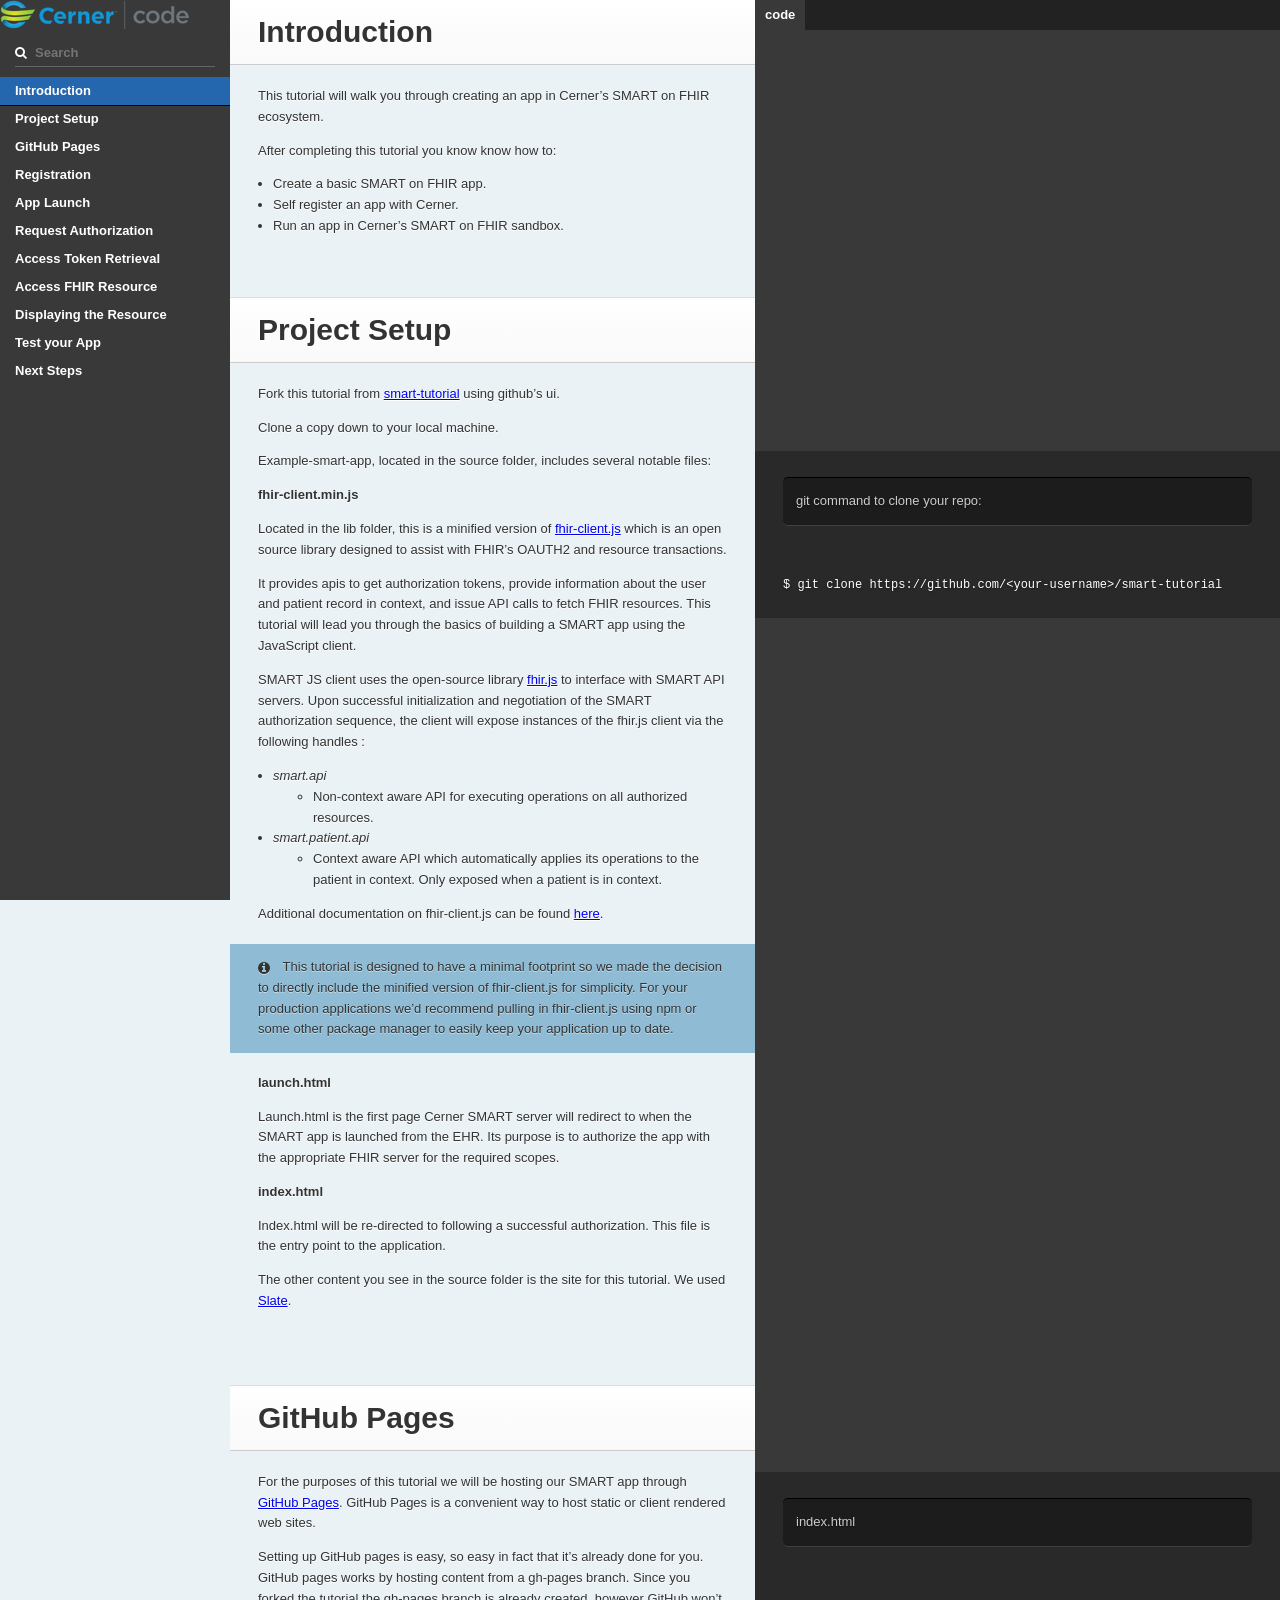
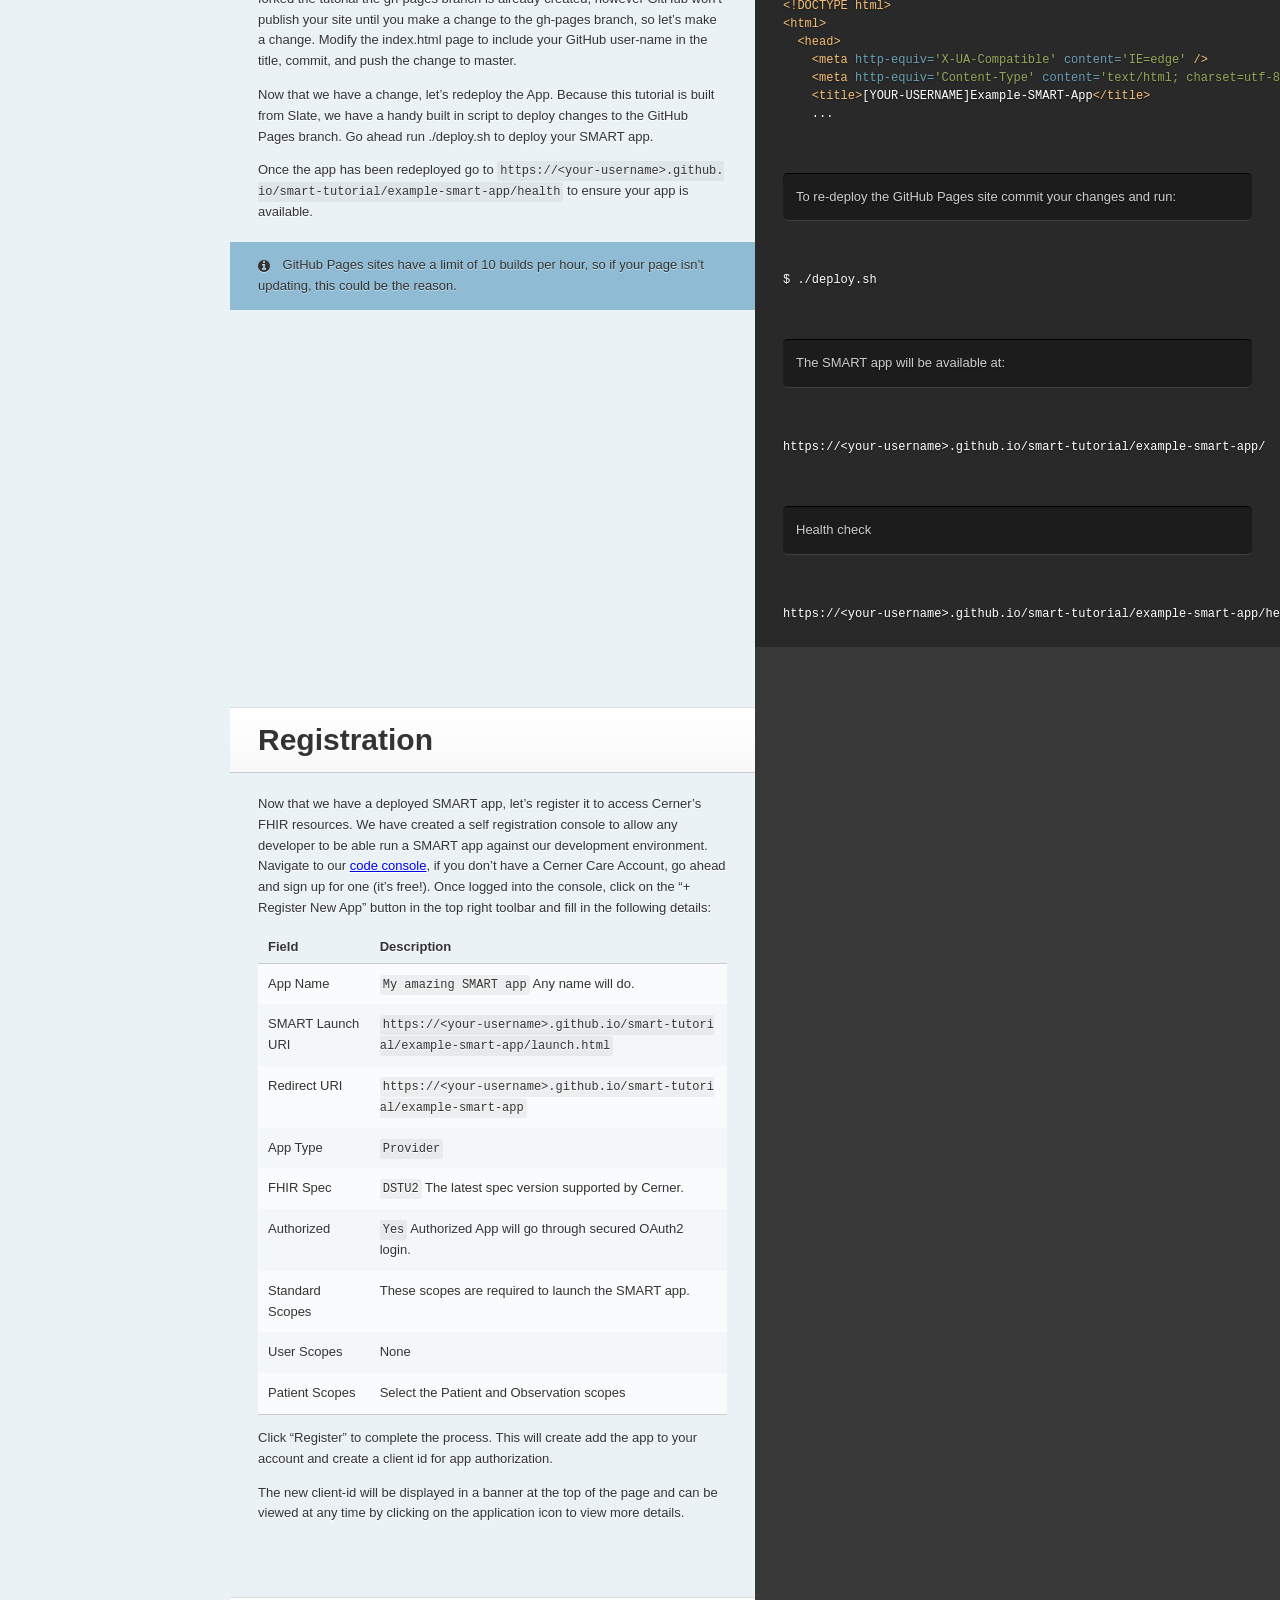
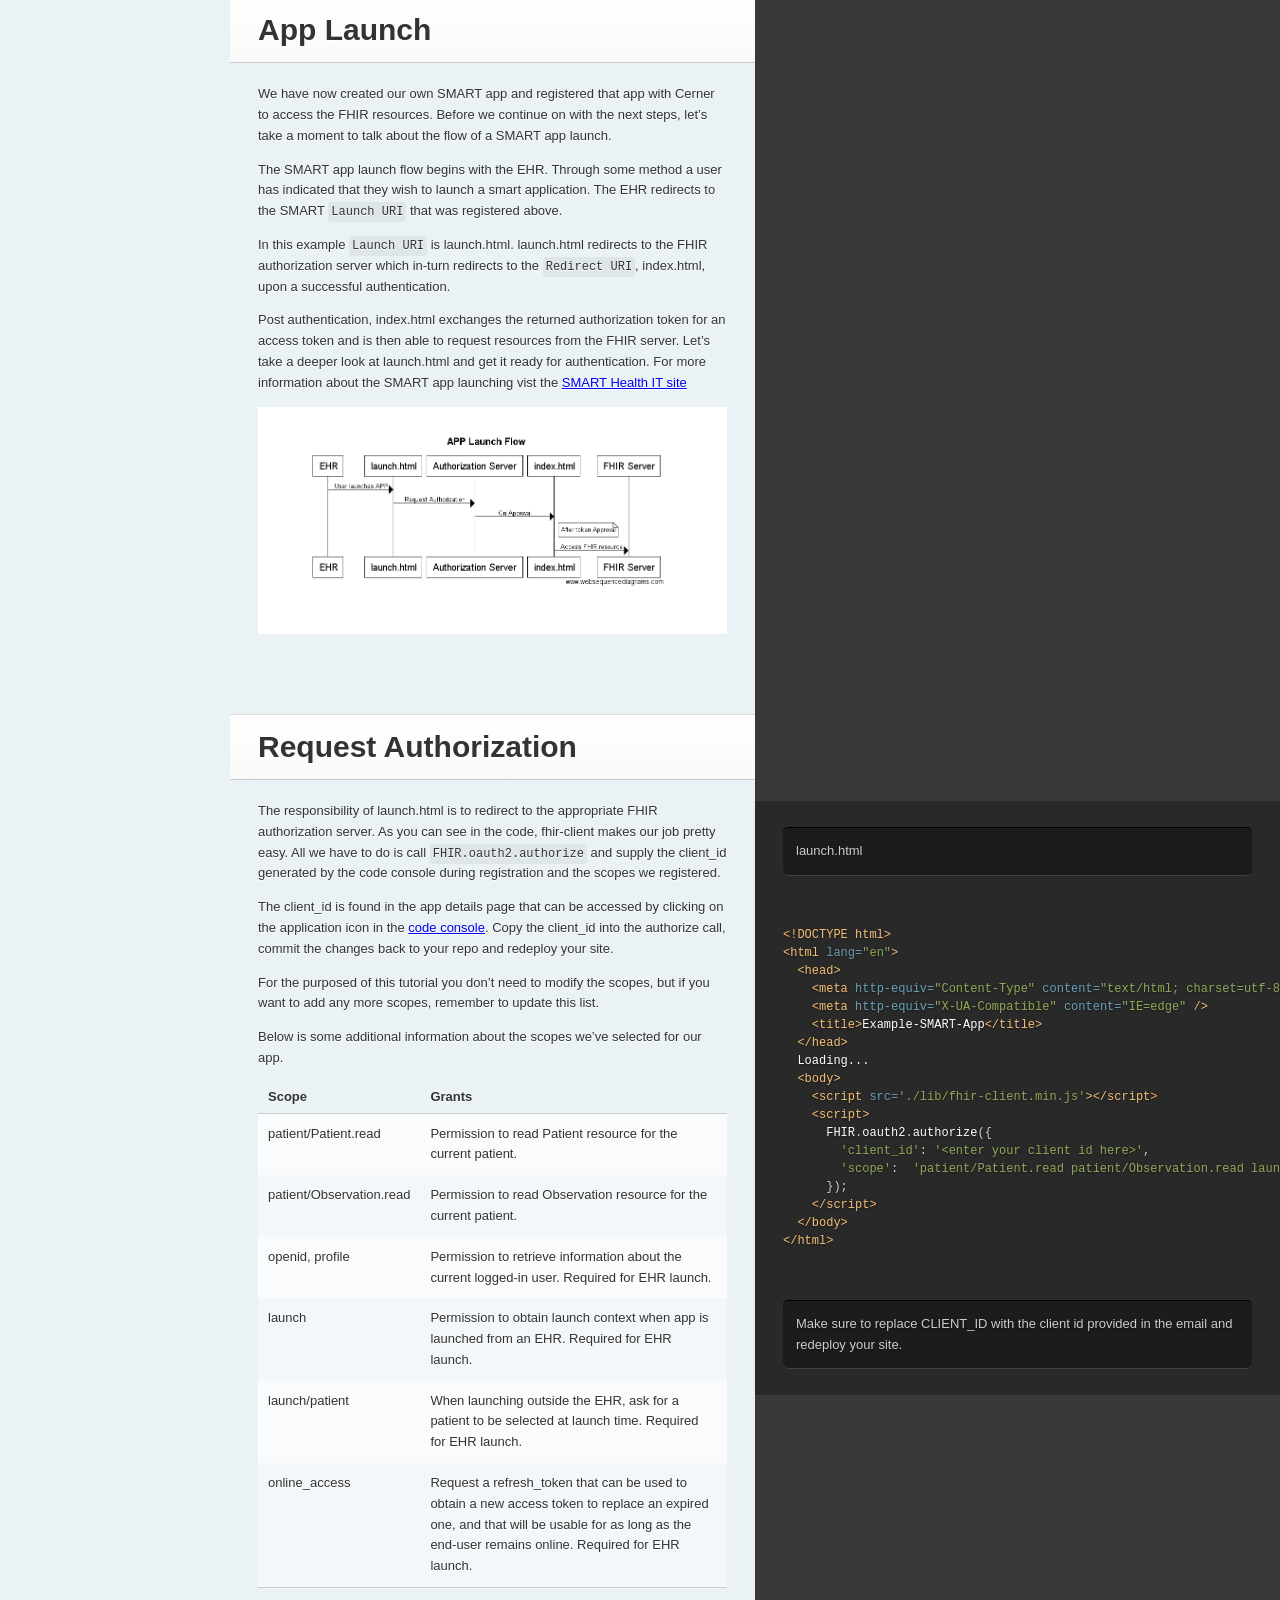
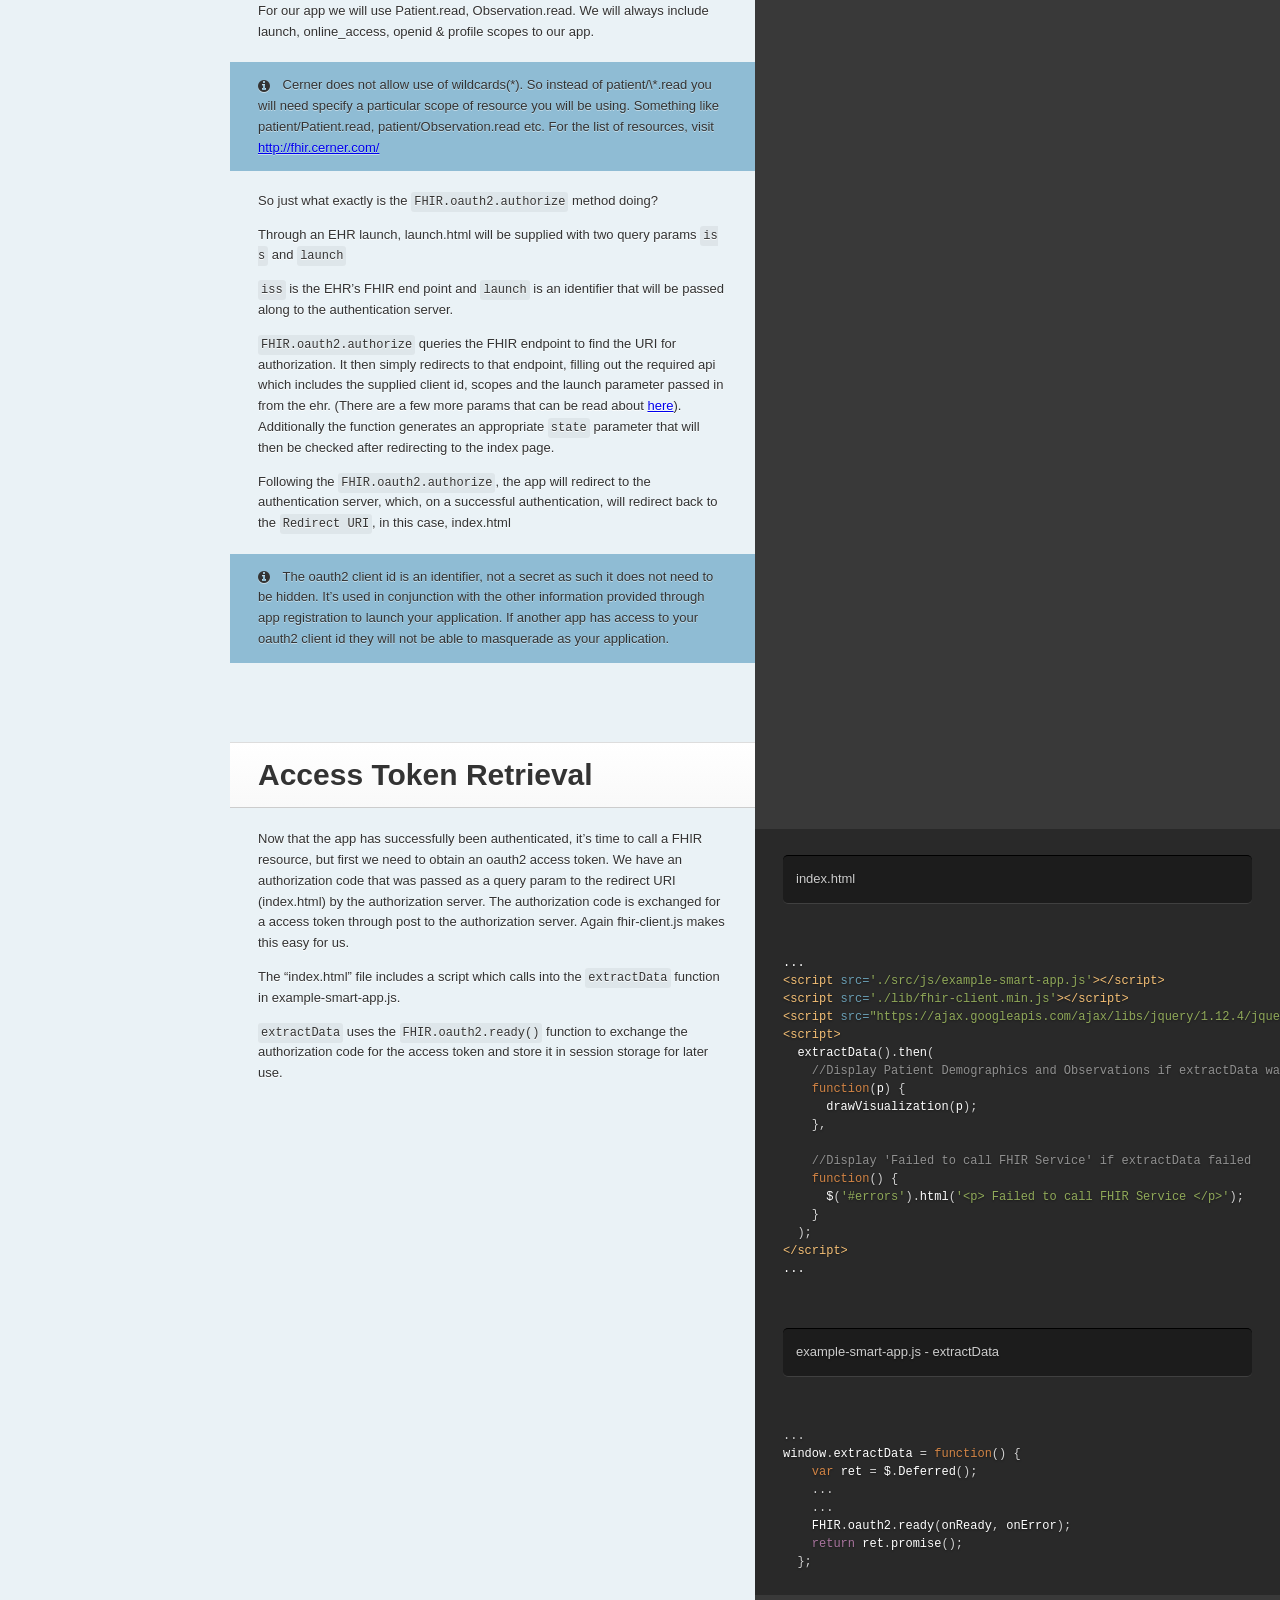
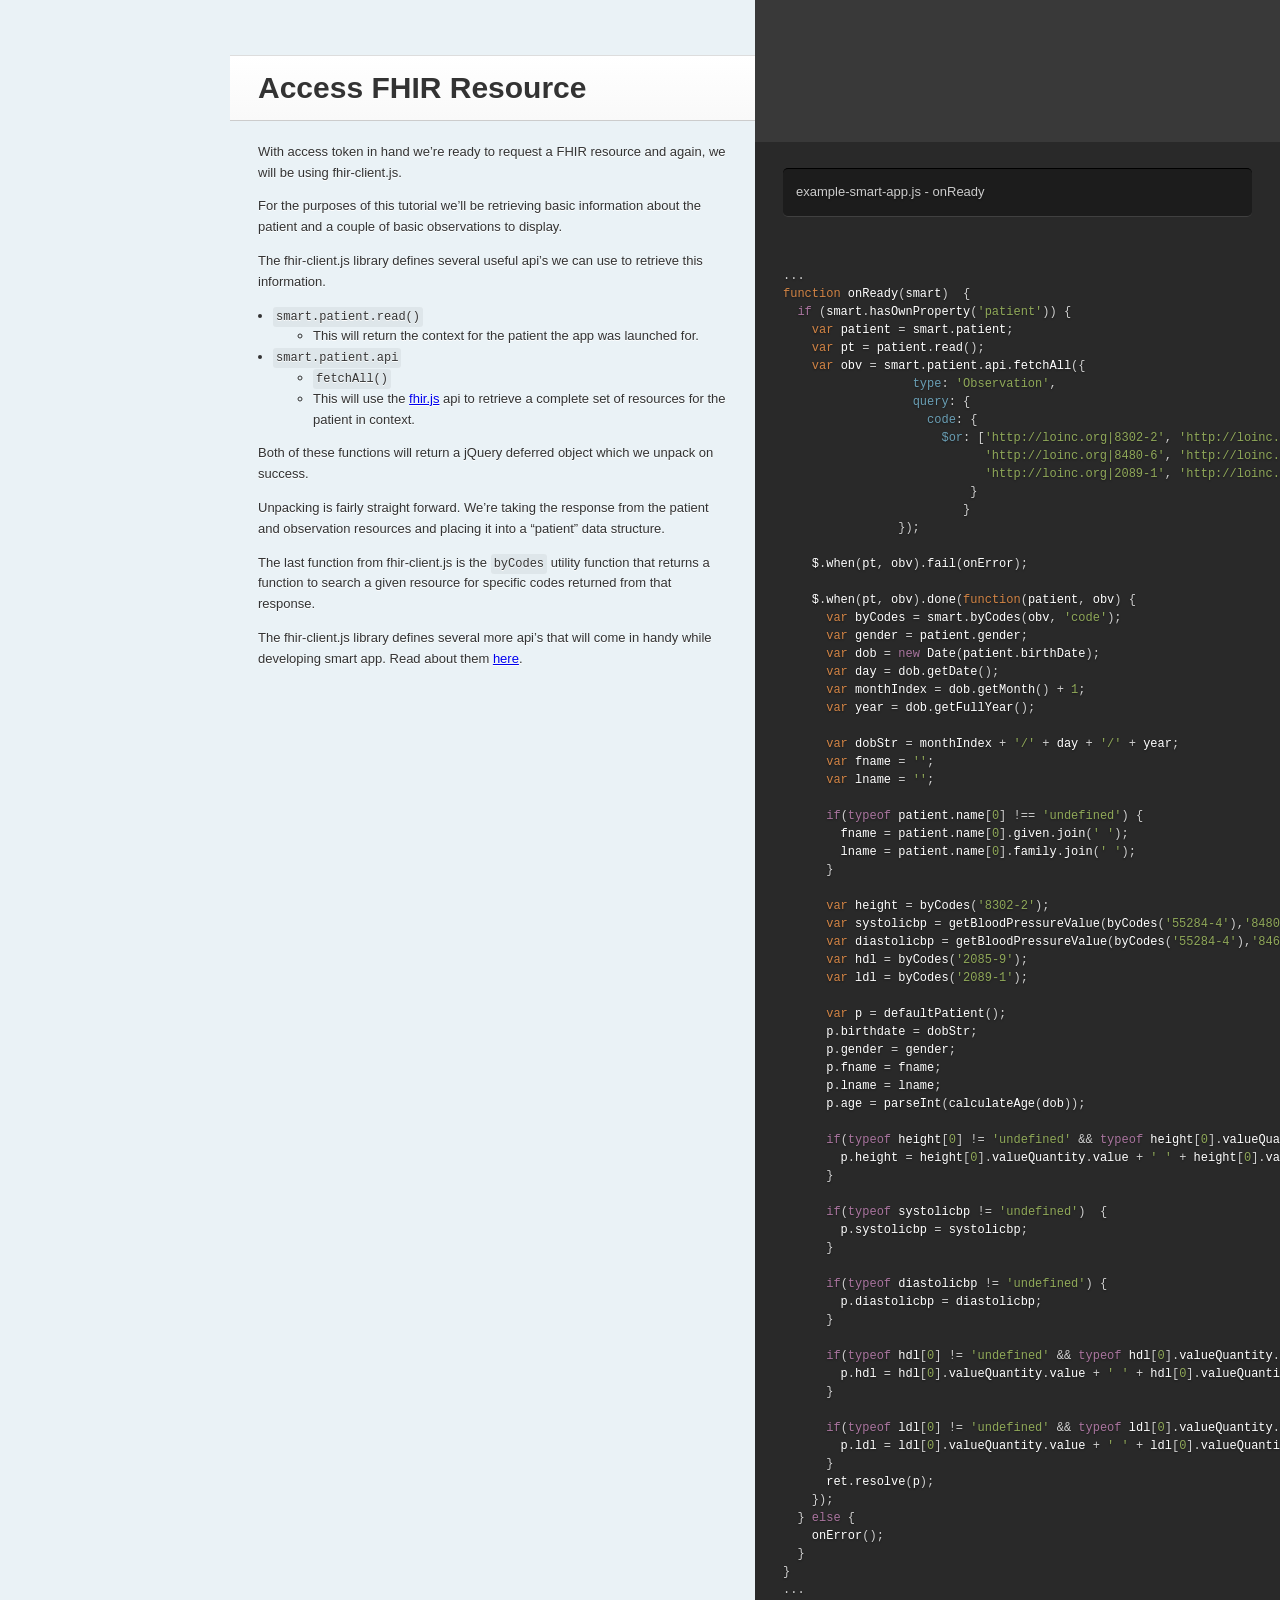
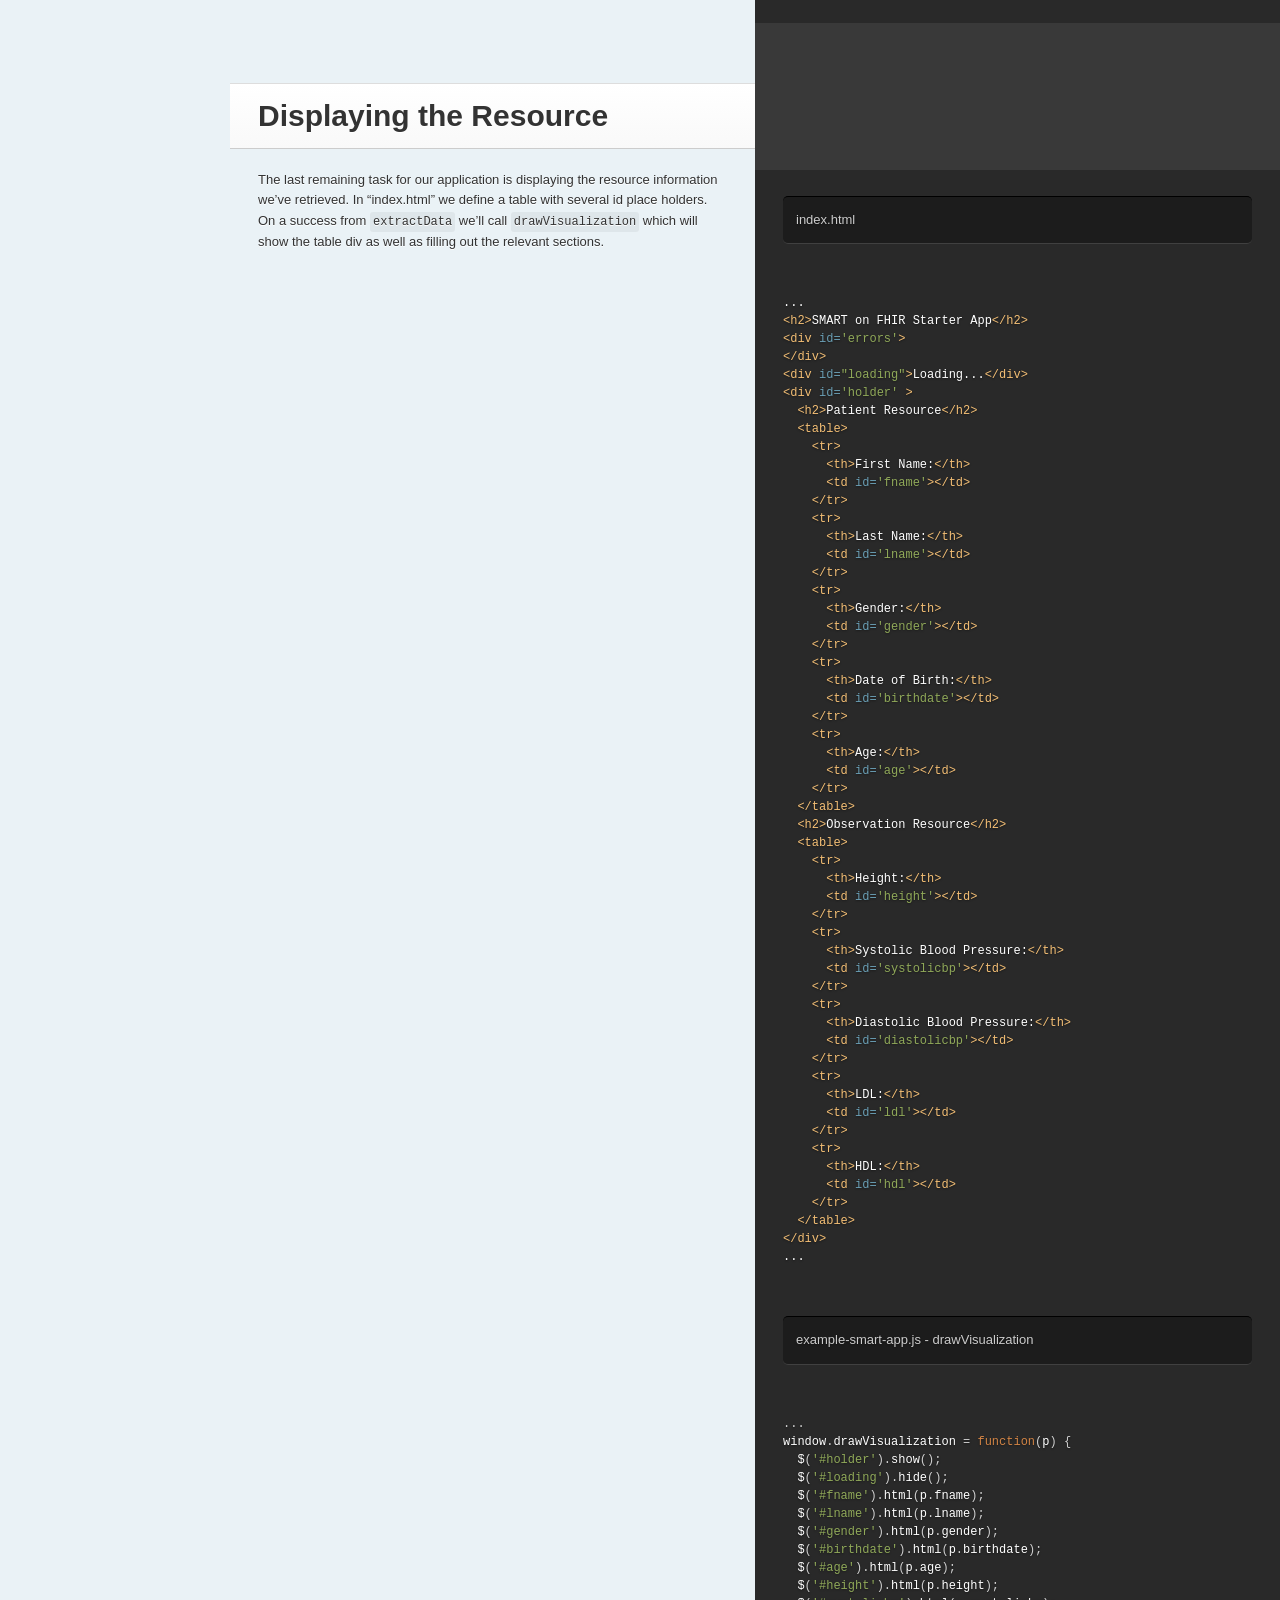
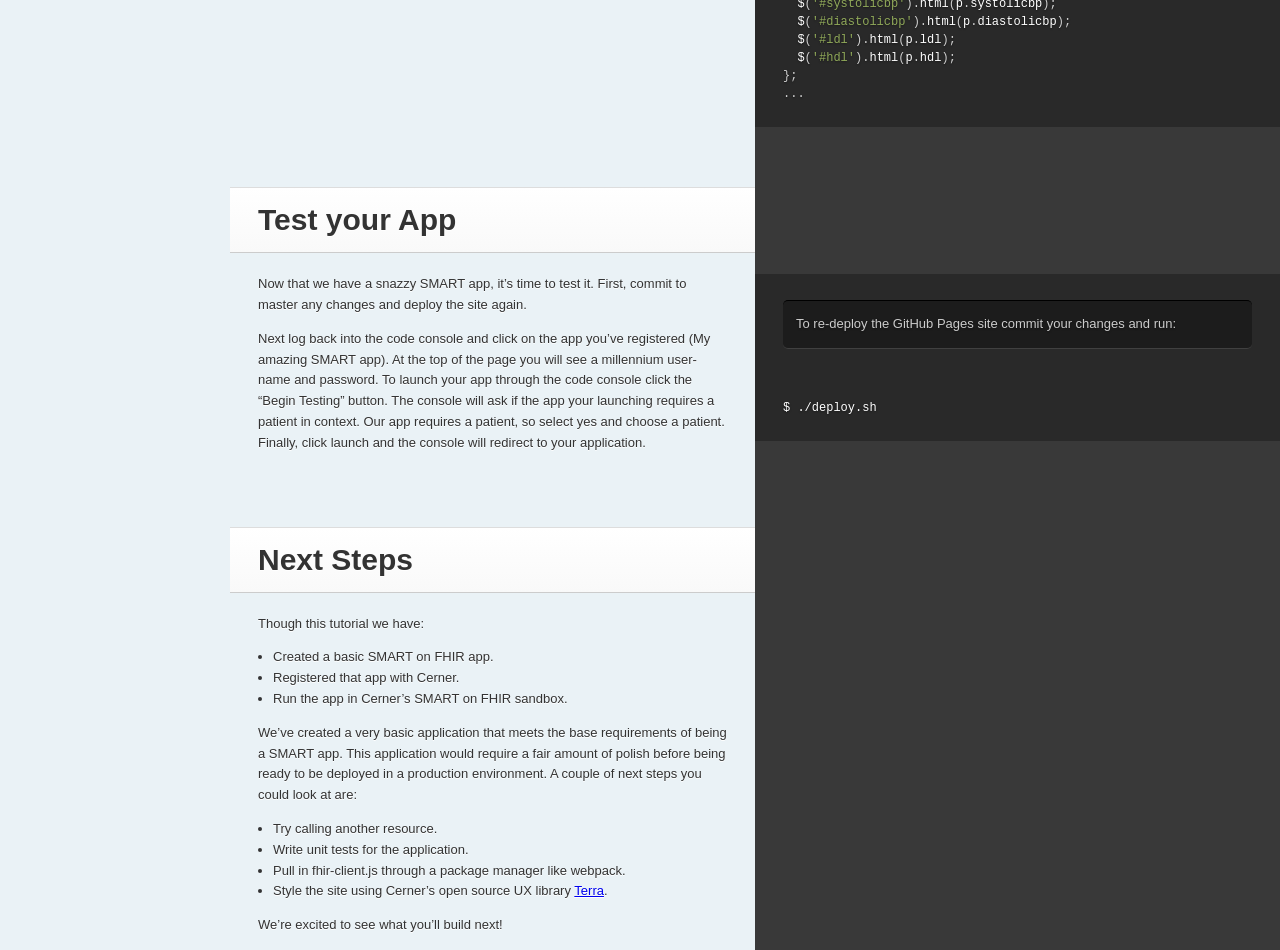
==== index.html @ 09dddf7c "publish: Merge pull request #2 from dennispatterson/minor_edits generated from commit 2ce775680a44d0" ====
<!doctype html>
<html>
  <head>
    <meta charset="utf-8">
    <meta content="IE=edge,chrome=1" http-equiv="X-UA-Compatible">
    <meta name="viewport" content="width=device-width, initial-scale=1, maximum-scale=1">
    <title>SMART on FHIR Starter APP</title>

    <style>
      .highlight table td { padding: 5px; }
.highlight table pre { margin: 0; }
.highlight, .highlight .w {
  color: #f8f8f2;
  background-color: #272822;
}
.highlight .err {
  color: #151515;
  background-color: #ac4142;
}
.highlight .c, .highlight .cd, .highlight .cm, .highlight .c1, .highlight .cs {
  color: #505050;
}
.highlight .cp {
  color: #f4bf75;
}
.highlight .nt {
  color: #f4bf75;
}
.highlight .o, .highlight .ow {
  color: #d0d0d0;
}
.highlight .p, .highlight .pi {
  color: #d0d0d0;
}
.highlight .gi {
  color: #90a959;
}
.highlight .gd {
  color: #ac4142;
}
.highlight .gh {
  color: #6a9fb5;
  background-color: #151515;
  font-weight: bold;
}
.highlight .k, .highlight .kn, .highlight .kp, .highlight .kr, .highlight .kv {
  color: #aa759f;
}
.highlight .kc {
  color: #d28445;
}
.highlight .kt {
  color: #d28445;
}
.highlight .kd {
  color: #d28445;
}
.highlight .s, .highlight .sb, .highlight .sc, .highlight .sd, .highlight .s2, .highlight .sh, .highlight .sx, .highlight .s1 {
  color: #90a959;
}
.highlight .sr {
  color: #75b5aa;
}
.highlight .si {
  color: #8f5536;
}
.highlight .se {
  color: #8f5536;
}
.highlight .nn {
  color: #f4bf75;
}
.highlight .nc {
  color: #f4bf75;
}
.highlight .no {
  color: #f4bf75;
}
.highlight .na {
  color: #6a9fb5;
}
.highlight .m, .highlight .mf, .highlight .mh, .highlight .mi, .highlight .il, .highlight .mo, .highlight .mb, .highlight .mx {
  color: #90a959;
}
.highlight .ss {
  color: #90a959;
}
    </style>
    <link href="stylesheets/screen.css" rel="stylesheet" media="screen" />
    <link href="stylesheets/print.css" rel="stylesheet" media="print" />
      <script src="javascripts/all.js"></script>
  </head>

  <body class="index" data-languages="[&quot;code&quot;]">
    <a href="#" id="nav-button">
      <span>
        NAV
        <img src="images/navbar.png" />
      </span>
    </a>
    <div class="tocify-wrapper">
      <img src="images/logo.png" />
        <div class="lang-selector">
              <a href="#" data-language-name="code">code</a>
        </div>
        <div class="search">
          <input type="text" class="search" id="input-search" placeholder="Search">
        </div>
        <ul class="search-results"></ul>
      <div id="toc">
      </div>
    </div>
    <div class="page-wrapper">
      <div class="dark-box"></div>
      <div class="content">
        <h1 id="introduction">Introduction</h1>

<p>This tutorial will walk you through creating an app in Cerner&rsquo;s SMART on FHIR ecosystem.</p>

<p>After completing this tutorial you know know how to:</p>

<ul>
<li>Create a basic SMART on FHIR app.</li>
<li>Self register an app with Cerner.</li>
<li>Run an app in Cerner&rsquo;s SMART on FHIR sandbox.</li>
</ul>

<h1 id="project-setup">Project Setup</h1>

<p>Fork this tutorial from <a href="https://github.com/parthivbhagat/smart-tutorial">smart-tutorial</a> using github&rsquo;s ui.</p>

<p>Clone a copy down to your local machine.</p>

<blockquote>
<p>git command to clone your repo:</p>
</blockquote>
<pre class="highlight shell"><code><span class="gp">$ </span>git clone https://github.com/&lt;your-username&gt;/smart-tutorial
</code></pre>

<p>Example-smart-app, located in the source folder, includes several notable files:</p>

<p><strong>fhir-client.min.js</strong></p>

<p>Located in the lib folder, this is a minified version of <a href="https://github.com/smart-on-fhir/client-js">fhir-client.js</a> which is an open source library designed to assist with FHIR&rsquo;s OAUTH2 and resource transactions.</p>

<p>It provides apis to get authorization tokens, provide information about the user and patient record in context, and issue API calls to fetch FHIR resources. This tutorial will lead you through the basics of building a SMART app using the JavaScript client.</p>

<p>SMART JS client uses the open-source library <a href="https://github.com/smart-on-fhir/fhir.js">fhir.js</a> to interface with SMART API servers. Upon successful initialization and negotiation of the SMART authorization sequence, the client will expose instances of the fhir.js client via the following handles :</p>

<ul>
<li><em>smart.api</em>

<ul>
<li>Non-context aware API for executing operations on all authorized resources.</li>
</ul></li>
<li><em>smart.patient.api</em>

<ul>
<li>Context aware API which automatically applies its operations to the patient in context. Only exposed when a patient is in context.</li>
</ul></li>
</ul>

<p>Additional documentation on fhir-client.js can be found <a href="http://docs.smarthealthit.org/clients/javascript/">here</a>.</p>

<aside class="notice">
This tutorial is designed to have a minimal footprint so we made the decision to directly include the minified version of fhir-client.js for simplicity. For your production applications we&rsquo;d recommend pulling in fhir-client.js using npm or some other package manager to easily keep your application up to date.
</aside>

<p><strong>launch.html</strong></p>

<p>Launch.html is the first page Cerner SMART server will redirect to when the SMART app is launched from the EHR. Its purpose is to authorize the app with the appropriate FHIR server for the required scopes.</p>

<p><strong>index.html</strong></p>

<p>Index.html will be re-directed to following a successful authorization. This file is the entry point to the application.</p>

<p>The other content you see in the source folder is the site for this tutorial. We used <a href="https://github.com/lord/slate">Slate</a>.</p>

<h1 id="github-pages">GitHub Pages</h1>

<blockquote>
<p>index.html</p>
</blockquote>
<pre class="highlight html"><code><span class="cp">&lt;!DOCTYPE html&gt;</span>
<span class="nt">&lt;html&gt;</span>
  <span class="nt">&lt;head&gt;</span>
    <span class="nt">&lt;meta</span> <span class="na">http-equiv=</span><span class="s">'X-UA-Compatible'</span> <span class="na">content=</span><span class="s">'IE=edge'</span> <span class="nt">/&gt;</span>
    <span class="nt">&lt;meta</span> <span class="na">http-equiv=</span><span class="s">'Content-Type'</span> <span class="na">content=</span><span class="s">'text/html; charset=utf-8'</span> <span class="nt">/&gt;</span>
    <span class="nt">&lt;title&gt;</span>[YOUR-USERNAME]Example-SMART-App<span class="nt">&lt;/title&gt;</span>
    ...
</code></pre>

<blockquote>
<p>To re-deploy the GitHub Pages site commit your changes and run:</p>
</blockquote>
<pre class="highlight shell"><code><span class="gp">$ </span>./deploy.sh
</code></pre>

<blockquote>
<p>The SMART app will be available at:</p>
</blockquote>
<pre class="highlight plaintext"><code>https://&lt;your-username&gt;.github.io/smart-tutorial/example-smart-app/
</code></pre>

<blockquote>
<p>Health check</p>
</blockquote>
<pre class="highlight plaintext"><code>https://&lt;your-username&gt;.github.io/smart-tutorial/example-smart-app/health
</code></pre>

<p>For the purposes of this tutorial we will be hosting our SMART app through <a href="https://help.github.com/articles/what-is-github-pages">GitHub Pages</a>. GitHub Pages is a convenient way to host static or client rendered web sites.</p>

<p>Setting up GitHub pages is easy, so easy in fact that it&rsquo;s already done for you. GitHub pages works by hosting content from a gh-pages branch. Since you forked the tutorial the gh-pages branch is already created, however GitHub won&rsquo;t publish your site until you make a change to the gh-pages branch, so let&rsquo;s make a change. Modify the index.html page to include your GitHub user-name in the title, commit, and push the change to master.</p>

<p>Now that we have a change, let&rsquo;s redeploy the App. Because this tutorial is built from Slate, we have a handy built in script to deploy changes to the GitHub Pages branch. Go ahead run ./deploy.sh to deploy your SMART app.</p>

<p>Once the app has been redeployed go to <code class="prettyprint">https://&lt;your-username&gt;.github.io/smart-tutorial/example-smart-app/health</code> to ensure your app is available.</p>

<aside class="notice">
GitHub Pages sites have a limit of 10 builds per hour, so if your page isn&rsquo;t updating, this could be the reason.
</aside>

<h1 id="registration">Registration</h1>

<p>Now that we have a deployed SMART app, let&rsquo;s register it to access Cerner&rsquo;s FHIR resources. We have created a self registration console to allow any developer to be able run a SMART app against our development environment. Navigate to our <a href="https://code.cerner.com/developer/smart-on-fhir/smart_apps">code console</a>, if you don&rsquo;t have a Cerner Care Account, go ahead and sign up for one (it&rsquo;s free!). Once logged into the console, click on the &ldquo;+ Register New App&rdquo; button in the top right toolbar and fill in the following details:</p>

<table><thead>
<tr>
<th>Field</th>
<th>Description</th>
</tr>
</thead><tbody>
<tr>
<td>App Name</td>
<td><code class="prettyprint">My amazing SMART app</code> Any name will do.</td>
</tr>
<tr>
<td>SMART Launch URI</td>
<td><code class="prettyprint">https://&lt;your-username&gt;.github.io/smart-tutorial/example-smart-app/launch.html</code></td>
</tr>
<tr>
<td>Redirect URI</td>
<td><code class="prettyprint">https://&lt;your-username&gt;.github.io/smart-tutorial/example-smart-app</code></td>
</tr>
<tr>
<td>App Type</td>
<td><code class="prettyprint">Provider</code></td>
</tr>
<tr>
<td>FHIR Spec</td>
<td><code class="prettyprint">DSTU2</code> The latest spec version supported by Cerner.</td>
</tr>
<tr>
<td>Authorized</td>
<td><code class="prettyprint">Yes</code> Authorized App will go through secured OAuth2 login.</td>
</tr>
<tr>
<td>Standard Scopes</td>
<td>These scopes are required to launch the SMART app.</td>
</tr>
<tr>
<td>User Scopes</td>
<td>None</td>
</tr>
<tr>
<td>Patient Scopes</td>
<td>Select the Patient and Observation scopes</td>
</tr>
</tbody></table>

<p>Click &ldquo;Register&rdquo; to complete the process. This will create add the app to your account and create a client id for app authorization.</p>

<p>The new client-id will be displayed in a banner at the top of the page and can be viewed at any time by clicking on the application icon to view more details.</p>

<h1 id="app-launch">App Launch</h1>

<p>We have now created our own SMART app and registered that app with Cerner to access the FHIR resources. Before we continue on with the next steps, let&rsquo;s take a moment to talk about the flow of a SMART app launch.</p>

<p>The SMART app launch flow begins with the EHR. Through some method a user has indicated that they wish to launch a smart application. The EHR redirects to the SMART <code class="prettyprint">Launch URI</code> that was registered above.</p>

<p>In this example <code class="prettyprint">Launch URI</code> is launch.html. launch.html redirects to the FHIR authorization server which in-turn redirects to the <code class="prettyprint">Redirect URI</code>, index.html, upon a successful authentication.</p>

<p>Post authentication, index.html exchanges the returned authorization token for an access token and is then able to request resources from the FHIR server. Let&rsquo;s take a deeper look at launch.html and get it ready for authentication. For more information about the SMART app launching vist the <a href="http://docs.smarthealthit.org/authorization/">SMART Health IT site</a></p>

<p><img title="High Level EHR APP Launch Flow" alt="alt text" src="images/ehr_launch_seq.png" /></p>

<h1 id="request-authorization">Request Authorization</h1>

<blockquote>
<p>launch.html</p>
</blockquote>
<pre class="highlight html"><code><span class="cp">&lt;!DOCTYPE html&gt;</span>
<span class="nt">&lt;html</span> <span class="na">lang=</span><span class="s">"en"</span><span class="nt">&gt;</span>
  <span class="nt">&lt;head&gt;</span>
    <span class="nt">&lt;meta</span> <span class="na">http-equiv=</span><span class="s">"Content-Type"</span> <span class="na">content=</span><span class="s">"text/html; charset=utf-8"</span> <span class="nt">/&gt;</span>
    <span class="nt">&lt;meta</span> <span class="na">http-equiv=</span><span class="s">"X-UA-Compatible"</span> <span class="na">content=</span><span class="s">"IE=edge"</span> <span class="nt">/&gt;</span>
    <span class="nt">&lt;title&gt;</span>Example-SMART-App<span class="nt">&lt;/title&gt;</span>
  <span class="nt">&lt;/head&gt;</span>
  Loading...
  <span class="nt">&lt;body&gt;</span>
    <span class="nt">&lt;script </span><span class="na">src=</span><span class="s">'./lib/fhir-client.min.js'</span><span class="nt">&gt;&lt;/script&gt;</span>
    <span class="nt">&lt;script&gt;</span>
      <span class="nx">FHIR</span><span class="p">.</span><span class="nx">oauth2</span><span class="p">.</span><span class="nx">authorize</span><span class="p">({</span>
        <span class="s1">'client_id'</span><span class="p">:</span> <span class="s1">'&lt;enter your client id here&gt;'</span><span class="p">,</span>
        <span class="s1">'scope'</span><span class="p">:</span>  <span class="s1">'patient/Patient.read patient/Observation.read launch online_access openid profile'</span>
      <span class="p">});</span>
    <span class="nt">&lt;/script&gt;</span>
  <span class="nt">&lt;/body&gt;</span>
<span class="nt">&lt;/html&gt;</span>
</code></pre>

<blockquote>
<p>Make sure to replace CLIENT_ID with the client id provided in the email and redeploy your site.</p>
</blockquote>

<p>The responsibility of launch.html is to redirect to the appropriate FHIR authorization server. As you can see in the code, fhir-client makes our job pretty easy. All we have to do is call <code class="prettyprint">FHIR.oauth2.authorize</code> and supply the client_id generated by the code console during registration and the scopes we registered.</p>

<p>The client_id is found in the app details page that can be accessed by clicking on the application icon in the <a href="https://code.cerner.com/developer/smart-on-fhir/smart_apps">code console</a>. Copy the client_id into the authorize call, commit the changes back to your repo and redeploy your site.</p>

<p>For the purposed of this tutorial you don&rsquo;t need to modify the scopes, but if you want to add any more scopes, remember to update this list.</p>

<p>Below is some additional information about the scopes we&rsquo;ve selected for our app.</p>

<table><thead>
<tr>
<th>Scope</th>
<th>Grants</th>
</tr>
</thead><tbody>
<tr>
<td>patient/Patient.read</td>
<td>Permission to read Patient resource for the current patient.</td>
</tr>
<tr>
<td>patient/Observation.read</td>
<td>Permission to read Observation resource for the current patient.</td>
</tr>
<tr>
<td>openid, profile</td>
<td>Permission to retrieve information about the current logged-in user. Required for EHR launch.</td>
</tr>
<tr>
<td>launch</td>
<td>Permission to obtain launch context when app is launched from an EHR. Required for EHR launch.</td>
</tr>
<tr>
<td>launch/patient</td>
<td>When launching outside the EHR, ask for a patient to be selected at launch time. Required for EHR launch.</td>
</tr>
<tr>
<td>online_access</td>
<td>Request a refresh_token that can be used to obtain a new access token to replace an expired one, and that will be usable for as long as the end-user remains online. Required for EHR launch.</td>
</tr>
</tbody></table>

<p>For our app we will use Patient.read, Observation.read.
We will always include launch, online_access, openid &amp; profile scopes to our app.</p>

<aside class="notice">
Cerner does not allow use of wildcards(*). So instead of patient/\*.read you will need specify a particular scope of resource you will be using. Something like patient/Patient.read, patient/Observation.read etc. For the list of resources, visit <a href='http://fhir.cerner.com/'>http://fhir.cerner.com/</a>
</aside>

<p>So just what exactly is the <code class="prettyprint">FHIR.oauth2.authorize</code> method doing?</p>

<p>Through an EHR launch, launch.html will be supplied with two query params <code class="prettyprint">iss</code> and <code class="prettyprint">launch</code></p>

<p><code class="prettyprint">iss</code> is the EHR&rsquo;s FHIR end point and <code class="prettyprint">launch</code> is an identifier that will be passed along to the authentication server.</p>

<p><code class="prettyprint">FHIR.oauth2.authorize</code> queries the FHIR endpoint to find the URI for authorization.
It then simply redirects to that endpoint, filling out the required api which includes the supplied client id, scopes and the launch parameter passed in from the ehr. (There are a few more params that can be read about <a href="http://docs.smarthealthit.org/authorization/">here</a>). Additionally the function generates an appropriate <code class="prettyprint">state</code> parameter that will then be checked after redirecting to the index page.</p>

<p>Following the <code class="prettyprint">FHIR.oauth2.authorize</code>, the app will redirect to the authentication server, which, on a successful authentication, will redirect back to the <code class="prettyprint">Redirect URI</code>, in this case, index.html</p>

<aside class="notice">
The oauth2 client id is an identifier, not a secret as such it does not need to be hidden. It&rsquo;s used in conjunction with the other information provided through app registration to launch your application. If another app has access to your oauth2 client id they will not be able to masquerade as your application.
</aside>

<h1 id="access-token-retrieval">Access Token Retrieval</h1>

<blockquote>
<p>index.html</p>
</blockquote>
<pre class="highlight html"><code>...
<span class="nt">&lt;script </span><span class="na">src=</span><span class="s">'./src/js/example-smart-app.js'</span><span class="nt">&gt;&lt;/script&gt;</span>
<span class="nt">&lt;script </span><span class="na">src=</span><span class="s">'./lib/fhir-client.min.js'</span><span class="nt">&gt;&lt;/script&gt;</span>
<span class="nt">&lt;script </span><span class="na">src=</span><span class="s">"https://ajax.googleapis.com/ajax/libs/jquery/1.12.4/jquery.min.js"</span><span class="nt">&gt;&lt;/script&gt;</span>
<span class="nt">&lt;script&gt;</span>
  <span class="nx">extractData</span><span class="p">().</span><span class="nx">then</span><span class="p">(</span>
    <span class="c1">//Display Patient Demographics and Observations if extractData was success</span>
    <span class="kd">function</span><span class="p">(</span><span class="nx">p</span><span class="p">)</span> <span class="p">{</span>
      <span class="nx">drawVisualization</span><span class="p">(</span><span class="nx">p</span><span class="p">);</span>
    <span class="p">},</span>

    <span class="c1">//Display 'Failed to call FHIR Service' if extractData failed</span>
    <span class="kd">function</span><span class="p">()</span> <span class="p">{</span>
      <span class="nx">$</span><span class="p">(</span><span class="s1">'#errors'</span><span class="p">).</span><span class="nx">html</span><span class="p">(</span><span class="s1">'&lt;p&gt; Failed to call FHIR Service &lt;/p&gt;'</span><span class="p">);</span>
    <span class="p">}</span>
  <span class="p">);</span>
<span class="nt">&lt;/script&gt;</span>
...
</code></pre>

<blockquote>
<p>example-smart-app.js - extractData</p>
</blockquote>
<pre class="highlight javascript"><code><span class="p">...</span>
<span class="nb">window</span><span class="p">.</span><span class="nx">extractData</span> <span class="o">=</span> <span class="kd">function</span><span class="p">()</span> <span class="p">{</span>
    <span class="kd">var</span> <span class="nx">ret</span> <span class="o">=</span> <span class="nx">$</span><span class="p">.</span><span class="nx">Deferred</span><span class="p">();</span>
    <span class="p">...</span>
    <span class="p">...</span>
    <span class="nx">FHIR</span><span class="p">.</span><span class="nx">oauth2</span><span class="p">.</span><span class="nx">ready</span><span class="p">(</span><span class="nx">onReady</span><span class="p">,</span> <span class="nx">onError</span><span class="p">);</span>
    <span class="k">return</span> <span class="nx">ret</span><span class="p">.</span><span class="nx">promise</span><span class="p">();</span>
  <span class="p">};</span>
</code></pre>

<p>Now that the app has successfully been authenticated, it&rsquo;s time to call a FHIR resource, but first we need to obtain an oauth2 access token. We have an authorization code that was passed as a query param to the redirect URI (index.html) by the authorization server. The authorization code is exchanged for a access token through post to the authorization server. Again fhir-client.js makes this easy for us.</p>

<p>The &ldquo;index.html&rdquo; file includes a script which calls into the <code class="prettyprint">extractData</code> function in example-smart-app.js.</p>

<p><code class="prettyprint">extractData</code> uses the <code class="prettyprint">FHIR.oauth2.ready()</code> function to exchange the authorization code for the access token and store it in session storage for later use.</p>

<h1 id="access-fhir-resource">Access FHIR Resource</h1>

<blockquote>
<p>example-smart-app.js - onReady</p>
</blockquote>
<pre class="highlight javascript"><code><span class="p">...</span>
<span class="kd">function</span> <span class="nx">onReady</span><span class="p">(</span><span class="nx">smart</span><span class="p">)</span>  <span class="p">{</span>
  <span class="k">if</span> <span class="p">(</span><span class="nx">smart</span><span class="p">.</span><span class="nx">hasOwnProperty</span><span class="p">(</span><span class="s1">'patient'</span><span class="p">))</span> <span class="p">{</span>
    <span class="kd">var</span> <span class="nx">patient</span> <span class="o">=</span> <span class="nx">smart</span><span class="p">.</span><span class="nx">patient</span><span class="p">;</span>
    <span class="kd">var</span> <span class="nx">pt</span> <span class="o">=</span> <span class="nx">patient</span><span class="p">.</span><span class="nx">read</span><span class="p">();</span>
    <span class="kd">var</span> <span class="nx">obv</span> <span class="o">=</span> <span class="nx">smart</span><span class="p">.</span><span class="nx">patient</span><span class="p">.</span><span class="nx">api</span><span class="p">.</span><span class="nx">fetchAll</span><span class="p">({</span>
                  <span class="na">type</span><span class="p">:</span> <span class="s1">'Observation'</span><span class="p">,</span>
                  <span class="na">query</span><span class="p">:</span> <span class="p">{</span>
                    <span class="na">code</span><span class="p">:</span> <span class="p">{</span>
                      <span class="na">$or</span><span class="p">:</span> <span class="p">[</span><span class="s1">'http://loinc.org|8302-2'</span><span class="p">,</span> <span class="s1">'http://loinc.org|8462-4'</span><span class="p">,</span>
                            <span class="s1">'http://loinc.org|8480-6'</span><span class="p">,</span> <span class="s1">'http://loinc.org|2085-9'</span><span class="p">,</span>
                            <span class="s1">'http://loinc.org|2089-1'</span><span class="p">,</span> <span class="s1">'http://loinc.org|55284-4'</span><span class="p">]</span>
                          <span class="p">}</span>
                         <span class="p">}</span>
                <span class="p">});</span>

    <span class="nx">$</span><span class="p">.</span><span class="nx">when</span><span class="p">(</span><span class="nx">pt</span><span class="p">,</span> <span class="nx">obv</span><span class="p">).</span><span class="nx">fail</span><span class="p">(</span><span class="nx">onError</span><span class="p">);</span>

    <span class="nx">$</span><span class="p">.</span><span class="nx">when</span><span class="p">(</span><span class="nx">pt</span><span class="p">,</span> <span class="nx">obv</span><span class="p">).</span><span class="nx">done</span><span class="p">(</span><span class="kd">function</span><span class="p">(</span><span class="nx">patient</span><span class="p">,</span> <span class="nx">obv</span><span class="p">)</span> <span class="p">{</span>
      <span class="kd">var</span> <span class="nx">byCodes</span> <span class="o">=</span> <span class="nx">smart</span><span class="p">.</span><span class="nx">byCodes</span><span class="p">(</span><span class="nx">obv</span><span class="p">,</span> <span class="s1">'code'</span><span class="p">);</span>
      <span class="kd">var</span> <span class="nx">gender</span> <span class="o">=</span> <span class="nx">patient</span><span class="p">.</span><span class="nx">gender</span><span class="p">;</span>
      <span class="kd">var</span> <span class="nx">dob</span> <span class="o">=</span> <span class="k">new</span> <span class="nb">Date</span><span class="p">(</span><span class="nx">patient</span><span class="p">.</span><span class="nx">birthDate</span><span class="p">);</span>
      <span class="kd">var</span> <span class="nx">day</span> <span class="o">=</span> <span class="nx">dob</span><span class="p">.</span><span class="nx">getDate</span><span class="p">();</span>
      <span class="kd">var</span> <span class="nx">monthIndex</span> <span class="o">=</span> <span class="nx">dob</span><span class="p">.</span><span class="nx">getMonth</span><span class="p">()</span> <span class="o">+</span> <span class="mi">1</span><span class="p">;</span>
      <span class="kd">var</span> <span class="nx">year</span> <span class="o">=</span> <span class="nx">dob</span><span class="p">.</span><span class="nx">getFullYear</span><span class="p">();</span>

      <span class="kd">var</span> <span class="nx">dobStr</span> <span class="o">=</span> <span class="nx">monthIndex</span> <span class="o">+</span> <span class="s1">'/'</span> <span class="o">+</span> <span class="nx">day</span> <span class="o">+</span> <span class="s1">'/'</span> <span class="o">+</span> <span class="nx">year</span><span class="p">;</span>
      <span class="kd">var</span> <span class="nx">fname</span> <span class="o">=</span> <span class="s1">''</span><span class="p">;</span>
      <span class="kd">var</span> <span class="nx">lname</span> <span class="o">=</span> <span class="s1">''</span><span class="p">;</span>

      <span class="k">if</span><span class="p">(</span><span class="k">typeof</span> <span class="nx">patient</span><span class="p">.</span><span class="nx">name</span><span class="p">[</span><span class="mi">0</span><span class="p">]</span> <span class="o">!==</span> <span class="s1">'undefined'</span><span class="p">)</span> <span class="p">{</span>
        <span class="nx">fname</span> <span class="o">=</span> <span class="nx">patient</span><span class="p">.</span><span class="nx">name</span><span class="p">[</span><span class="mi">0</span><span class="p">].</span><span class="nx">given</span><span class="p">.</span><span class="nx">join</span><span class="p">(</span><span class="s1">' '</span><span class="p">);</span>
        <span class="nx">lname</span> <span class="o">=</span> <span class="nx">patient</span><span class="p">.</span><span class="nx">name</span><span class="p">[</span><span class="mi">0</span><span class="p">].</span><span class="nx">family</span><span class="p">.</span><span class="nx">join</span><span class="p">(</span><span class="s1">' '</span><span class="p">);</span>
      <span class="p">}</span>

      <span class="kd">var</span> <span class="nx">height</span> <span class="o">=</span> <span class="nx">byCodes</span><span class="p">(</span><span class="s1">'8302-2'</span><span class="p">);</span>
      <span class="kd">var</span> <span class="nx">systolicbp</span> <span class="o">=</span> <span class="nx">getBloodPressureValue</span><span class="p">(</span><span class="nx">byCodes</span><span class="p">(</span><span class="s1">'55284-4'</span><span class="p">),</span><span class="s1">'8480-6'</span><span class="p">);</span>
      <span class="kd">var</span> <span class="nx">diastolicbp</span> <span class="o">=</span> <span class="nx">getBloodPressureValue</span><span class="p">(</span><span class="nx">byCodes</span><span class="p">(</span><span class="s1">'55284-4'</span><span class="p">),</span><span class="s1">'8462-4'</span><span class="p">);</span>
      <span class="kd">var</span> <span class="nx">hdl</span> <span class="o">=</span> <span class="nx">byCodes</span><span class="p">(</span><span class="s1">'2085-9'</span><span class="p">);</span>
      <span class="kd">var</span> <span class="nx">ldl</span> <span class="o">=</span> <span class="nx">byCodes</span><span class="p">(</span><span class="s1">'2089-1'</span><span class="p">);</span>

      <span class="kd">var</span> <span class="nx">p</span> <span class="o">=</span> <span class="nx">defaultPatient</span><span class="p">();</span>
      <span class="nx">p</span><span class="p">.</span><span class="nx">birthdate</span> <span class="o">=</span> <span class="nx">dobStr</span><span class="p">;</span>
      <span class="nx">p</span><span class="p">.</span><span class="nx">gender</span> <span class="o">=</span> <span class="nx">gender</span><span class="p">;</span>
      <span class="nx">p</span><span class="p">.</span><span class="nx">fname</span> <span class="o">=</span> <span class="nx">fname</span><span class="p">;</span>
      <span class="nx">p</span><span class="p">.</span><span class="nx">lname</span> <span class="o">=</span> <span class="nx">lname</span><span class="p">;</span>
      <span class="nx">p</span><span class="p">.</span><span class="nx">age</span> <span class="o">=</span> <span class="nb">parseInt</span><span class="p">(</span><span class="nx">calculateAge</span><span class="p">(</span><span class="nx">dob</span><span class="p">));</span>

      <span class="k">if</span><span class="p">(</span><span class="k">typeof</span> <span class="nx">height</span><span class="p">[</span><span class="mi">0</span><span class="p">]</span> <span class="o">!=</span> <span class="s1">'undefined'</span> <span class="o">&amp;&amp;</span> <span class="k">typeof</span> <span class="nx">height</span><span class="p">[</span><span class="mi">0</span><span class="p">].</span><span class="nx">valueQuantity</span><span class="p">.</span><span class="nx">value</span> <span class="o">!=</span> <span class="s1">'undefined'</span> <span class="o">&amp;&amp;</span> <span class="k">typeof</span> <span class="nx">height</span><span class="p">[</span><span class="mi">0</span><span class="p">].</span><span class="nx">valueQuantity</span><span class="p">.</span><span class="nx">unit</span> <span class="o">!=</span> <span class="s1">'undefined'</span><span class="p">)</span> <span class="p">{</span>
        <span class="nx">p</span><span class="p">.</span><span class="nx">height</span> <span class="o">=</span> <span class="nx">height</span><span class="p">[</span><span class="mi">0</span><span class="p">].</span><span class="nx">valueQuantity</span><span class="p">.</span><span class="nx">value</span> <span class="o">+</span> <span class="s1">' '</span> <span class="o">+</span> <span class="nx">height</span><span class="p">[</span><span class="mi">0</span><span class="p">].</span><span class="nx">valueQuantity</span><span class="p">.</span><span class="nx">unit</span><span class="p">;</span>
      <span class="p">}</span>

      <span class="k">if</span><span class="p">(</span><span class="k">typeof</span> <span class="nx">systolicbp</span> <span class="o">!=</span> <span class="s1">'undefined'</span><span class="p">)</span>  <span class="p">{</span>
        <span class="nx">p</span><span class="p">.</span><span class="nx">systolicbp</span> <span class="o">=</span> <span class="nx">systolicbp</span><span class="p">;</span>
      <span class="p">}</span>

      <span class="k">if</span><span class="p">(</span><span class="k">typeof</span> <span class="nx">diastolicbp</span> <span class="o">!=</span> <span class="s1">'undefined'</span><span class="p">)</span> <span class="p">{</span>
        <span class="nx">p</span><span class="p">.</span><span class="nx">diastolicbp</span> <span class="o">=</span> <span class="nx">diastolicbp</span><span class="p">;</span>
      <span class="p">}</span>

      <span class="k">if</span><span class="p">(</span><span class="k">typeof</span> <span class="nx">hdl</span><span class="p">[</span><span class="mi">0</span><span class="p">]</span> <span class="o">!=</span> <span class="s1">'undefined'</span> <span class="o">&amp;&amp;</span> <span class="k">typeof</span> <span class="nx">hdl</span><span class="p">[</span><span class="mi">0</span><span class="p">].</span><span class="nx">valueQuantity</span><span class="p">.</span><span class="nx">value</span> <span class="o">!=</span> <span class="s1">'undefined'</span> <span class="o">&amp;&amp;</span> <span class="k">typeof</span> <span class="nx">hdl</span><span class="p">[</span><span class="mi">0</span><span class="p">].</span><span class="nx">valueQuantity</span><span class="p">.</span><span class="nx">unit</span> <span class="o">!=</span> <span class="s1">'undefined'</span><span class="p">)</span> <span class="p">{</span>
        <span class="nx">p</span><span class="p">.</span><span class="nx">hdl</span> <span class="o">=</span> <span class="nx">hdl</span><span class="p">[</span><span class="mi">0</span><span class="p">].</span><span class="nx">valueQuantity</span><span class="p">.</span><span class="nx">value</span> <span class="o">+</span> <span class="s1">' '</span> <span class="o">+</span> <span class="nx">hdl</span><span class="p">[</span><span class="mi">0</span><span class="p">].</span><span class="nx">valueQuantity</span><span class="p">.</span><span class="nx">unit</span><span class="p">;</span>
      <span class="p">}</span>

      <span class="k">if</span><span class="p">(</span><span class="k">typeof</span> <span class="nx">ldl</span><span class="p">[</span><span class="mi">0</span><span class="p">]</span> <span class="o">!=</span> <span class="s1">'undefined'</span> <span class="o">&amp;&amp;</span> <span class="k">typeof</span> <span class="nx">ldl</span><span class="p">[</span><span class="mi">0</span><span class="p">].</span><span class="nx">valueQuantity</span><span class="p">.</span><span class="nx">value</span> <span class="o">!=</span> <span class="s1">'undefined'</span> <span class="o">&amp;&amp;</span> <span class="k">typeof</span> <span class="nx">ldl</span><span class="p">[</span><span class="mi">0</span><span class="p">].</span><span class="nx">valueQuantity</span><span class="p">.</span><span class="nx">unit</span> <span class="o">!=</span> <span class="s1">'undefined'</span><span class="p">)</span> <span class="p">{</span>
        <span class="nx">p</span><span class="p">.</span><span class="nx">ldl</span> <span class="o">=</span> <span class="nx">ldl</span><span class="p">[</span><span class="mi">0</span><span class="p">].</span><span class="nx">valueQuantity</span><span class="p">.</span><span class="nx">value</span> <span class="o">+</span> <span class="s1">' '</span> <span class="o">+</span> <span class="nx">ldl</span><span class="p">[</span><span class="mi">0</span><span class="p">].</span><span class="nx">valueQuantity</span><span class="p">.</span><span class="nx">unit</span><span class="p">;</span>
      <span class="p">}</span>
      <span class="nx">ret</span><span class="p">.</span><span class="nx">resolve</span><span class="p">(</span><span class="nx">p</span><span class="p">);</span>
    <span class="p">});</span>
  <span class="p">}</span> <span class="k">else</span> <span class="p">{</span>
    <span class="nx">onError</span><span class="p">();</span>
  <span class="p">}</span>
<span class="p">}</span>
<span class="p">...</span>
</code></pre>

<p>With access token in hand we&rsquo;re ready to request a FHIR resource and again, we will be using fhir-client.js.</p>

<p>For the purposes of this tutorial we&rsquo;ll be retrieving basic information about the patient and a couple of basic observations to display.</p>

<p>The fhir-client.js library defines several useful api&rsquo;s we can use to retrieve this information.</p>

<ul>
<li><code class="prettyprint">smart.patient.read()</code>

<ul>
<li>This will return the context for the patient the app was launched for.</li>
</ul></li>
<li><code class="prettyprint">smart.patient.api</code>

<ul>
<li><code class="prettyprint">fetchAll()</code></li>
<li>This will use the <a href="https://github.com/FHIR/fhir.js">fhir.js</a> api to retrieve a complete set of resources for the patient in context.</li>
</ul></li>
</ul>

<p>Both of these functions will return a jQuery deferred object which we unpack on success.</p>

<p>Unpacking is fairly straight forward. We&rsquo;re taking the response from the patient and observation resources and placing it into a &ldquo;patient&rdquo; data structure.</p>

<p>The last function from fhir-client.js is the <code class="prettyprint">byCodes</code> utility function that returns a function to search a given resource for specific codes returned from that response.</p>

<p>The fhir-client.js library defines several more api&rsquo;s that will come in handy while developing smart app. Read about them <a href="http://docs.smarthealthit.org/clients/javascript/">here</a>.</p>

<h1 id="displaying-the-resource">Displaying the Resource</h1>

<blockquote>
<p>index.html</p>
</blockquote>
<pre class="highlight html"><code>...
<span class="nt">&lt;h2&gt;</span>SMART on FHIR Starter App<span class="nt">&lt;/h2&gt;</span>
<span class="nt">&lt;div</span> <span class="na">id=</span><span class="s">'errors'</span><span class="nt">&gt;</span>
<span class="nt">&lt;/div&gt;</span>
<span class="nt">&lt;div</span> <span class="na">id=</span><span class="s">"loading"</span><span class="nt">&gt;</span>Loading...<span class="nt">&lt;/div&gt;</span>
<span class="nt">&lt;div</span> <span class="na">id=</span><span class="s">'holder'</span> <span class="nt">&gt;</span>
  <span class="nt">&lt;h2&gt;</span>Patient Resource<span class="nt">&lt;/h2&gt;</span>
  <span class="nt">&lt;table&gt;</span>
    <span class="nt">&lt;tr&gt;</span>
      <span class="nt">&lt;th&gt;</span>First Name:<span class="nt">&lt;/th&gt;</span>
      <span class="nt">&lt;td</span> <span class="na">id=</span><span class="s">'fname'</span><span class="nt">&gt;&lt;/td&gt;</span>
    <span class="nt">&lt;/tr&gt;</span>
    <span class="nt">&lt;tr&gt;</span>
      <span class="nt">&lt;th&gt;</span>Last Name:<span class="nt">&lt;/th&gt;</span>
      <span class="nt">&lt;td</span> <span class="na">id=</span><span class="s">'lname'</span><span class="nt">&gt;&lt;/td&gt;</span>
    <span class="nt">&lt;/tr&gt;</span>
    <span class="nt">&lt;tr&gt;</span>
      <span class="nt">&lt;th&gt;</span>Gender:<span class="nt">&lt;/th&gt;</span>
      <span class="nt">&lt;td</span> <span class="na">id=</span><span class="s">'gender'</span><span class="nt">&gt;&lt;/td&gt;</span>
    <span class="nt">&lt;/tr&gt;</span>
    <span class="nt">&lt;tr&gt;</span>
      <span class="nt">&lt;th&gt;</span>Date of Birth:<span class="nt">&lt;/th&gt;</span>
      <span class="nt">&lt;td</span> <span class="na">id=</span><span class="s">'birthdate'</span><span class="nt">&gt;&lt;/td&gt;</span>
    <span class="nt">&lt;/tr&gt;</span>
    <span class="nt">&lt;tr&gt;</span>
      <span class="nt">&lt;th&gt;</span>Age:<span class="nt">&lt;/th&gt;</span>
      <span class="nt">&lt;td</span> <span class="na">id=</span><span class="s">'age'</span><span class="nt">&gt;&lt;/td&gt;</span>
    <span class="nt">&lt;/tr&gt;</span>
  <span class="nt">&lt;/table&gt;</span>
  <span class="nt">&lt;h2&gt;</span>Observation Resource<span class="nt">&lt;/h2&gt;</span>
  <span class="nt">&lt;table&gt;</span>
    <span class="nt">&lt;tr&gt;</span>
      <span class="nt">&lt;th&gt;</span>Height:<span class="nt">&lt;/th&gt;</span>
      <span class="nt">&lt;td</span> <span class="na">id=</span><span class="s">'height'</span><span class="nt">&gt;&lt;/td&gt;</span>
    <span class="nt">&lt;/tr&gt;</span>
    <span class="nt">&lt;tr&gt;</span>
      <span class="nt">&lt;th&gt;</span>Systolic Blood Pressure:<span class="nt">&lt;/th&gt;</span>
      <span class="nt">&lt;td</span> <span class="na">id=</span><span class="s">'systolicbp'</span><span class="nt">&gt;&lt;/td&gt;</span>
    <span class="nt">&lt;/tr&gt;</span>
    <span class="nt">&lt;tr&gt;</span>
      <span class="nt">&lt;th&gt;</span>Diastolic Blood Pressure:<span class="nt">&lt;/th&gt;</span>
      <span class="nt">&lt;td</span> <span class="na">id=</span><span class="s">'diastolicbp'</span><span class="nt">&gt;&lt;/td&gt;</span>
    <span class="nt">&lt;/tr&gt;</span>
    <span class="nt">&lt;tr&gt;</span>
      <span class="nt">&lt;th&gt;</span>LDL:<span class="nt">&lt;/th&gt;</span>
      <span class="nt">&lt;td</span> <span class="na">id=</span><span class="s">'ldl'</span><span class="nt">&gt;&lt;/td&gt;</span>
    <span class="nt">&lt;/tr&gt;</span>
    <span class="nt">&lt;tr&gt;</span>
      <span class="nt">&lt;th&gt;</span>HDL:<span class="nt">&lt;/th&gt;</span>
      <span class="nt">&lt;td</span> <span class="na">id=</span><span class="s">'hdl'</span><span class="nt">&gt;&lt;/td&gt;</span>
    <span class="nt">&lt;/tr&gt;</span>
  <span class="nt">&lt;/table&gt;</span>
<span class="nt">&lt;/div&gt;</span>
...
</code></pre>

<blockquote>
<p>example-smart-app.js - drawVisualization</p>
</blockquote>
<pre class="highlight javascript"><code><span class="p">...</span>
<span class="nb">window</span><span class="p">.</span><span class="nx">drawVisualization</span> <span class="o">=</span> <span class="kd">function</span><span class="p">(</span><span class="nx">p</span><span class="p">)</span> <span class="p">{</span>
  <span class="nx">$</span><span class="p">(</span><span class="s1">'#holder'</span><span class="p">).</span><span class="nx">show</span><span class="p">();</span>
  <span class="nx">$</span><span class="p">(</span><span class="s1">'#loading'</span><span class="p">).</span><span class="nx">hide</span><span class="p">();</span>
  <span class="nx">$</span><span class="p">(</span><span class="s1">'#fname'</span><span class="p">).</span><span class="nx">html</span><span class="p">(</span><span class="nx">p</span><span class="p">.</span><span class="nx">fname</span><span class="p">);</span>
  <span class="nx">$</span><span class="p">(</span><span class="s1">'#lname'</span><span class="p">).</span><span class="nx">html</span><span class="p">(</span><span class="nx">p</span><span class="p">.</span><span class="nx">lname</span><span class="p">);</span>
  <span class="nx">$</span><span class="p">(</span><span class="s1">'#gender'</span><span class="p">).</span><span class="nx">html</span><span class="p">(</span><span class="nx">p</span><span class="p">.</span><span class="nx">gender</span><span class="p">);</span>
  <span class="nx">$</span><span class="p">(</span><span class="s1">'#birthdate'</span><span class="p">).</span><span class="nx">html</span><span class="p">(</span><span class="nx">p</span><span class="p">.</span><span class="nx">birthdate</span><span class="p">);</span>
  <span class="nx">$</span><span class="p">(</span><span class="s1">'#age'</span><span class="p">).</span><span class="nx">html</span><span class="p">(</span><span class="nx">p</span><span class="p">.</span><span class="nx">age</span><span class="p">);</span>
  <span class="nx">$</span><span class="p">(</span><span class="s1">'#height'</span><span class="p">).</span><span class="nx">html</span><span class="p">(</span><span class="nx">p</span><span class="p">.</span><span class="nx">height</span><span class="p">);</span>
  <span class="nx">$</span><span class="p">(</span><span class="s1">'#systolicbp'</span><span class="p">).</span><span class="nx">html</span><span class="p">(</span><span class="nx">p</span><span class="p">.</span><span class="nx">systolicbp</span><span class="p">);</span>
  <span class="nx">$</span><span class="p">(</span><span class="s1">'#diastolicbp'</span><span class="p">).</span><span class="nx">html</span><span class="p">(</span><span class="nx">p</span><span class="p">.</span><span class="nx">diastolicbp</span><span class="p">);</span>
  <span class="nx">$</span><span class="p">(</span><span class="s1">'#ldl'</span><span class="p">).</span><span class="nx">html</span><span class="p">(</span><span class="nx">p</span><span class="p">.</span><span class="nx">ldl</span><span class="p">);</span>
  <span class="nx">$</span><span class="p">(</span><span class="s1">'#hdl'</span><span class="p">).</span><span class="nx">html</span><span class="p">(</span><span class="nx">p</span><span class="p">.</span><span class="nx">hdl</span><span class="p">);</span>
<span class="p">};</span>
<span class="p">...</span>
</code></pre>

<p>The last remaining task for our application is displaying the resource information we&rsquo;ve retrieved. In &ldquo;index.html&rdquo; we define a table with several id place holders. On a success from <code class="prettyprint">extractData</code> we&rsquo;ll call <code class="prettyprint">drawVisualization</code> which will show the table div as well as filling out the relevant sections.</p>

<h1 id="test-your-app">Test your App</h1>

<blockquote>
<p>To re-deploy the GitHub Pages site commit your changes and run:</p>
</blockquote>
<pre class="highlight shell"><code><span class="gp">$ </span>./deploy.sh
</code></pre>

<p>Now that we have a snazzy SMART app, it&rsquo;s time to test it. First, commit to master any changes and deploy the site again.</p>

<p>Next log back into the code console and click on the app you&rsquo;ve registered (My amazing SMART app). At the top of the page you will see a millennium user-name and password. To launch your app through the code console click the &ldquo;Begin Testing&rdquo; button. The console will ask if the app your launching requires a patient in context. Our app requires a patient, so select yes and choose a patient. Finally, click launch and the console will redirect to your application.</p>

<h1 id="next-steps">Next Steps</h1>

<p>Though this tutorial we have:</p>

<ul>
<li>Created a basic SMART on FHIR app.</li>
<li>Registered that app with Cerner.</li>
<li>Run the app in Cerner&rsquo;s SMART on FHIR sandbox.</li>
</ul>

<p>We&rsquo;ve created a very basic application that meets the base requirements of being a SMART app. This application would require a fair amount of polish before being ready to be deployed in a production environment. A couple of next steps you could look at are:</p>

<ul>
<li>Try calling another resource.</li>
<li>Write unit tests for the application.</li>
<li>Pull in fhir-client.js through a package manager like webpack.</li>
<li>Style the site using Cerner&rsquo;s open source UX library <a href="https://github.com/cerner/terra-ui.com">Terra</a>.</li>
</ul>

<p>We&rsquo;re excited to see what you&rsquo;ll build next!</p>

      </div>
      <div class="dark-box">
          <div class="lang-selector">
                <a href="#" data-language-name="code">code</a>
          </div>
      </div>
    </div>
  </body>
</html>
---- stylesheets/screen.css ----
/*! normalize.css v3.0.2 | MIT License | git.io/normalize */html{font-family:sans-serif;-ms-text-size-adjust:100%;-webkit-text-size-adjust:100%}body{margin:0}article,aside,details,figcaption,figure,footer,header,hgroup,main,menu,nav,section,summary{display:block}audio,canvas,progress,video{display:inline-block;vertical-align:baseline}audio:not([controls]){display:none;height:0}[hidden],template{display:none}a{background-color:transparent}a:active,a:hover{outline:0}abbr[title]{border-bottom:1px dotted}b,strong{font-weight:bold}dfn{font-style:italic}h1{font-size:2em;margin:0.67em 0}mark{background:#ff0;color:#000}small{font-size:80%}sub,sup{font-size:75%;line-height:0;position:relative;vertical-align:baseline}sup{top:-0.5em}sub{bottom:-0.25em}img{border:0}svg:not(:root){overflow:hidden}figure{margin:1em 40px}hr{box-sizing:content-box;height:0}pre{overflow:auto}code,kbd,pre,samp{font-family:monospace, monospace;font-size:1em}button,input,optgroup,select,textarea{color:inherit;font:inherit;margin:0}button{overflow:visible}button,select{text-transform:none}button,html input[type="button"],input[type="reset"],input[type="submit"]{-webkit-appearance:button;cursor:pointer}button[disabled],html input[disabled]{cursor:default}button::-moz-focus-inner,input::-moz-focus-inner{border:0;padding:0}input{line-height:normal}input[type="checkbox"],input[type="radio"]{box-sizing:border-box;padding:0}input[type="number"]::-webkit-inner-spin-button,input[type="number"]::-webkit-outer-spin-button{height:auto}input[type="search"]{-webkit-appearance:textfield;box-sizing:content-box}input[type="search"]::-webkit-search-cancel-button,input[type="search"]::-webkit-search-decoration{-webkit-appearance:none}fieldset{border:1px solid #c0c0c0;margin:0 2px;padding:0.35em 0.625em 0.75em}legend{border:0;padding:0}textarea{overflow:auto}optgroup{font-weight:bold}table{border-collapse:collapse;border-spacing:0}td,th{padding:0}.content h1,.content h2,.content h3,.content h4,.content h5,.content h6,html,body{font-family:"Helvetica Neue", Helvetica, Arial, "Microsoft Yahei","微软雅黑", STXihei, "华文细黑", sans-serif;font-size:13px}.content h1,.content h2,.content h3,.content h4,.content h5,.content h6{font-weight:bold}.content code,.content pre{font-family:Consolas, Menlo, Monaco, "Lucida Console", "Liberation Mono", "DejaVu Sans Mono", "Bitstream Vera Sans Mono", "Courier New", monospace, serif;font-size:12px;line-height:1.5}.content code{word-break:break-all;-webkit-hyphens:auto;-moz-hyphens:auto;-ms-hyphens:auto;hyphens:auto}@font-face{font-family:'slate';src:url(/fonts/slate.eot?-syv14m);src:url(../fonts/slate.eot?#iefix-syv14m) format("embedded-opentype"),url(../fonts/slate.woff2?-syv14m) format("woff2"),url(../fonts/slate.woff?-syv14m) format("woff"),url(../fonts/slate.ttf?-syv14m) format("truetype"),url(../fonts/slate.svg?-syv14m#slate) format("svg");font-weight:normal;font-style:normal}.content aside.warning:before,.content aside.notice:before,.content aside.success:before,.tocify-wrapper>.search:before{font-family:'slate';speak:none;font-style:normal;font-weight:normal;font-variant:normal;text-transform:none;line-height:1}.content aside.warning:before{content:"\e600"}.content aside.notice:before{content:"\e602"}.content aside.success:before{content:"\e606"}.tocify-wrapper>.search:before{content:"\e607"}html,body{color:#333;padding:0;margin:0;-webkit-font-smoothing:antialiased;-moz-osx-font-smoothing:grayscale;background-color:#eaf2f6;height:100%;-webkit-text-size-adjust:none}#toc>ul>li>a>span{float:right;background-color:#2484FF;border-radius:40px;width:20px}.tocify-wrapper{transition:left 0.3s ease-in-out;overflow-y:auto;overflow-x:hidden;position:fixed;z-index:30;top:0;left:0;bottom:0;width:230px;background-color:#393939;font-size:13px;font-weight:bold}.tocify-wrapper .lang-selector{display:none}.tocify-wrapper .lang-selector a{padding-top:0.5em;padding-bottom:0.5em}.tocify-wrapper>img{display:block;max-width:100%}.tocify-wrapper>.search{position:relative}.tocify-wrapper>.search input{background:#393939;border-width:0 0 1px 0;border-color:#666;padding:6px 0 6px 20px;box-sizing:border-box;margin:10px 15px;width:200px;outline:none;color:#fff;border-radius:0}.tocify-wrapper>.search:before{position:absolute;top:17px;left:15px;color:#fff}.tocify-wrapper img+.tocify{margin-top:20px}.tocify-wrapper .search-results{margin-top:0;box-sizing:border-box;height:0;overflow-y:auto;overflow-x:hidden;transition-property:height, margin;transition-duration:180ms;transition-timing-function:ease-in-out;background:linear-gradient(to bottom, rgba(0,0,0,0.2), transparent 8px),linear-gradient(to top, rgba(0,0,0,0.2), transparent 8px),linear-gradient(to bottom, #000, transparent 1.5px),linear-gradient(to top, #939393, rgba(147,147,147,0) 1.5px),#262626}.tocify-wrapper .search-results.visible{height:30%;margin-bottom:1em}.tocify-wrapper .search-results li{margin:1em 15px;line-height:1}.tocify-wrapper .search-results a{color:#fff;text-decoration:none}.tocify-wrapper .search-results a:hover{text-decoration:underline}.tocify-wrapper .tocify-item>a,.tocify-wrapper .toc-footer li{padding:0 15px 0 15px;display:block;overflow-x:hidden;white-space:nowrap;text-overflow:ellipsis}.tocify-wrapper ul,.tocify-wrapper li{list-style:none;margin:0;padding:0;line-height:28px}.tocify-wrapper li{color:#fff;transition-property:background;transition-timing-function:linear;transition-duration:230ms}.tocify-wrapper .tocify-focus{box-shadow:0px 1px 0px #000;background-color:#2467af;color:#fff}.tocify-wrapper .tocify-subheader{display:none;background-color:#262626;font-weight:500;background:linear-gradient(to bottom, rgba(0,0,0,0.2), transparent 8px),linear-gradient(to top, rgba(0,0,0,0.2), transparent 8px),linear-gradient(to bottom, #000, transparent 1.5px),linear-gradient(to top, #939393, rgba(147,147,147,0) 1.5px),#262626}.tocify-wrapper .tocify-subheader .tocify-item>a{padding-left:25px;font-size:12px}.tocify-wrapper .tocify-subheader>li:last-child{box-shadow:none}.tocify-wrapper .toc-footer{padding:1em 0;margin-top:1em;border-top:1px dashed #666}.tocify-wrapper .toc-footer li,.tocify-wrapper .toc-footer a{color:#fff;text-decoration:none}.tocify-wrapper .toc-footer a:hover{text-decoration:underline}.tocify-wrapper .toc-footer li{font-size:0.8em;line-height:1.7;text-decoration:none}#nav-button{padding:0 1.5em 5em 0;display:none;position:fixed;top:0;left:0;z-index:100;color:#000;text-decoration:none;font-weight:bold;opacity:0.7;line-height:16px;transition:left 0.3s ease-in-out}#nav-button span{display:block;padding:6px 6px 6px;background-color:rgba(234,242,246,0.7);-webkit-transform-origin:0 0;transform-origin:0 0;-webkit-transform:rotate(-90deg) translate(-100%, 0);transform:rotate(-90deg) translate(-100%, 0);border-radius:0 0 0 5px}#nav-button img{height:16px;vertical-align:bottom}#nav-button:hover{opacity:1}#nav-button.open{left:230px}.page-wrapper{margin-left:230px;position:relative;z-index:10;background-color:#eaf2f6;min-height:100%;padding-bottom:1px}.page-wrapper .dark-box{width:50%;background-color:#393939;position:absolute;right:0;top:0;bottom:0}.page-wrapper .lang-selector{position:fixed;z-index:50;border-bottom:5px solid #393939}.lang-selector{background-color:#222;width:100%;font-weight:bold}.lang-selector a{display:block;float:left;color:#fff;text-decoration:none;padding:0 10px;line-height:30px;outline:0}.lang-selector a:active,.lang-selector a:focus{background-color:#111;color:#fff}.lang-selector a.active{background-color:#393939;color:#fff}.lang-selector:after{content:'';clear:both;display:block}.content{position:relative;z-index:30}.content:after{content:'';display:block;clear:both}.content>h1,.content>h2,.content>h3,.content>h4,.content>h5,.content>h6,.content>p,.content>table,.content>ul,.content>ol,.content>aside,.content>dl{margin-right:50%;padding:0 28px;box-sizing:border-box;display:block;text-shadow:0px 1px 0px #fff}.content>ul,.content>ol{padding-left:43px}.content>h1,.content>h2,.content>div{clear:both}.content h1{font-size:30px;padding-top:0.5em;padding-bottom:0.5em;border-bottom:1px solid #ccc;margin-bottom:21px;margin-top:2em;border-top:1px solid #ddd;background-image:linear-gradient(to bottom, #fff, #f9f9f9)}.content h1:first-child,.content div:first-child+h1{border-top-width:0;margin-top:0}.content h2{font-size:20px;margin-top:4em;margin-bottom:0;border-top:1px solid #ccc;padding-top:1.2em;padding-bottom:1.2em;background-image:linear-gradient(to bottom, rgba(255,255,255,0.4), rgba(255,255,255,0))}.content h1+h2,.content h1+div+h2{margin-top:-21px;border-top:none}.content h3,.content h4,.content h5,.content h6{font-size:15px;margin-top:2.5em;margin-bottom:0.8em}.content h4,.content h5,.content h6{font-size:10px}.content hr{margin:2em 0;border-top:2px solid #393939;border-bottom:2px solid #eaf2f6}.content table{margin-bottom:1em;overflow:auto}.content table th,.content table td{text-align:left;vertical-align:top;line-height:1.6}.content table th{padding:5px 10px;border-bottom:1px solid #ccc;vertical-align:bottom}.content table td{padding:10px}.content table tr:last-child{border-bottom:1px solid #ccc}.content table tr:nth-child(odd)>td{background-color:#f9fbfc}.content table tr:nth-child(even)>td{background-color:#f3f7fa}.content dt{font-weight:bold}.content dd{margin-left:15px}.content p,.content li,.content dt,.content dd{line-height:1.6;margin-top:0}.content img{max-width:100%}.content code{background-color:rgba(0,0,0,0.05);padding:3px;border-radius:3px}.content pre>code{background-color:transparent;padding:0}.content aside{padding-top:1em;padding-bottom:1em;text-shadow:0 1px 0 #c6dde9;margin-top:1.5em;margin-bottom:1.5em;background:#8fbcd4;line-height:1.6}.content aside.warning{background-color:#c97a7e;text-shadow:0 1px 0 #dfb0b3}.content aside.success{background-color:#6ac174;text-shadow:0 1px 0 #a0d7a6}.content aside:before{vertical-align:middle;padding-right:0.5em;font-size:14px}.content .search-highlight{padding:2px;margin:-2px;border-radius:4px;border:1px solid #F7E633;text-shadow:1px 1px 0 #666;background:linear-gradient(to top left, #F7E633 0%, #F1D32F 100%)}.content pre,.content blockquote{background-color:#292929;color:#fff;padding:2em 28px;margin:0;width:50%;float:right;clear:right;box-sizing:border-box;text-shadow:0px 1px 2px rgba(0,0,0,0.4)}.content pre>p,.content blockquote>p{margin:0}.content pre a,.content blockquote a{color:#fff;text-decoration:none;border-bottom:dashed 1px #ccc}.content blockquote>p{background-color:#1c1c1c;border-radius:5px;padding:13px;color:#ccc;border-top:1px solid #000;border-bottom:1px solid #404040}@media (max-width: 930px){.tocify-wrapper{left:-230px}.tocify-wrapper.open{left:0}.page-wrapper{margin-left:0}#nav-button{display:block}.tocify-wrapper .tocify-item>a{padding-top:0.3em;padding-bottom:0.3em}}@media (max-width: 700px){.dark-box{display:none}.content>h1,.content>h2,.content>h3,.content>h4,.content>h5,.content>h6,.content>p,.content>table,.content>ul,.content>ol,.content>aside,.content>dl{margin-right:0}.tocify-wrapper .lang-selector{display:block}.page-wrapper .lang-selector{display:none}.content pre,.content blockquote{width:auto;float:none}.content>pre+h1,.content>blockquote+h1,.content>pre+h2,.content>blockquote+h2,.content>pre+h3,.content>blockquote+h3,.content>pre+h4,.content>blockquote+h4,.content>pre+h5,.content>blockquote+h5,.content>pre+h6,.content>blockquote+h6,.content>pre+p,.content>blockquote+p,.content>pre+table,.content>blockquote+table,.content>pre+ul,.content>blockquote+ul,.content>pre+ol,.content>blockquote+ol,.content>pre+aside,.content>blockquote+aside,.content>pre+dl,.content>blockquote+dl{margin-top:28px}}.highlight .c,.highlight .cm,.highlight .c1,.highlight .cs{color:#909090}.highlight,.highlight .w{background-color:#292929}
---- stylesheets/print.css ----
/*! normalize.css v3.0.2 | MIT License | git.io/normalize */html{font-family:sans-serif;-ms-text-size-adjust:100%;-webkit-text-size-adjust:100%}body{margin:0}article,aside,details,figcaption,figure,footer,header,hgroup,main,menu,nav,section,summary{display:block}audio,canvas,progress,video{display:inline-block;vertical-align:baseline}audio:not([controls]){display:none;height:0}[hidden],template{display:none}a{background-color:transparent}a:active,a:hover{outline:0}abbr[title]{border-bottom:1px dotted}b,strong{font-weight:bold}dfn{font-style:italic}h1{font-size:2em;margin:0.67em 0}mark{background:#ff0;color:#000}small{font-size:80%}sub,sup{font-size:75%;line-height:0;position:relative;vertical-align:baseline}sup{top:-0.5em}sub{bottom:-0.25em}img{border:0}svg:not(:root){overflow:hidden}figure{margin:1em 40px}hr{box-sizing:content-box;height:0}pre{overflow:auto}code,kbd,pre,samp{font-family:monospace, monospace;font-size:1em}button,input,optgroup,select,textarea{color:inherit;font:inherit;margin:0}button{overflow:visible}button,select{text-transform:none}button,html input[type="button"],input[type="reset"],input[type="submit"]{-webkit-appearance:button;cursor:pointer}button[disabled],html input[disabled]{cursor:default}button::-moz-focus-inner,input::-moz-focus-inner{border:0;padding:0}input{line-height:normal}input[type="checkbox"],input[type="radio"]{box-sizing:border-box;padding:0}input[type="number"]::-webkit-inner-spin-button,input[type="number"]::-webkit-outer-spin-button{height:auto}input[type="search"]{-webkit-appearance:textfield;box-sizing:content-box}input[type="search"]::-webkit-search-cancel-button,input[type="search"]::-webkit-search-decoration{-webkit-appearance:none}fieldset{border:1px solid #c0c0c0;margin:0 2px;padding:0.35em 0.625em 0.75em}legend{border:0;padding:0}textarea{overflow:auto}optgroup{font-weight:bold}table{border-collapse:collapse;border-spacing:0}td,th{padding:0}.content h1,.content h2,.content h3,.content h4,body{font-family:"Helvetica Neue", Helvetica, Arial, "Microsoft Yahei","微软雅黑", STXihei, "华文细黑", sans-serif;font-size:13px}.content h1,.content h2,.content h3,.content h4{font-weight:bold}.content pre,.content code{font-family:Consolas, Menlo, Monaco, "Lucida Console", "Liberation Mono", "DejaVu Sans Mono", "Bitstream Vera Sans Mono", "Courier New", monospace, serif;font-size:12px;line-height:1.5}.content pre,.content code{word-break:break-all;-webkit-hyphens:auto;-moz-hyphens:auto;-ms-hyphens:auto;hyphens:auto}@font-face{font-family:'slate';src:url(/fonts/slate.eot?-syv14m);src:url(../fonts/slate.eot?#iefix-syv14m) format("embedded-opentype"),url(../fonts/slate.woff2?-syv14m) format("woff2"),url(../fonts/slate.woff?-syv14m) format("woff"),url(../fonts/slate.ttf?-syv14m) format("truetype"),url(../fonts/slate.svg?-syv14m#slate) format("svg");font-weight:normal;font-style:normal}.content aside.warning:before,.content aside.notice:before,.content aside.success:before{font-family:'slate';speak:none;font-style:normal;font-weight:normal;font-variant:normal;text-transform:none;line-height:1}.content aside.warning:before{content:"\e600"}.content aside.notice:before{content:"\e602"}.content aside.success:before{content:"\e606"}.tocify,.toc-footer,.lang-selector,.search,#nav-button{display:none}.tocify-wrapper>img{margin:0 auto;display:block}.content{font-size:12px}.content pre,.content code{border:1px solid #999;border-radius:5px;font-size:0.8em}.content pre code{border:0}.content pre{padding:1.3em}.content code{padding:0.2em}.content table{border:1px solid #999}.content table tr{border-bottom:1px solid #999}.content table td,.content table th{padding:0.7em}.content p{line-height:1.5}.content a{text-decoration:none;color:#000}.content h1{font-size:2.5em;padding-top:0.5em;padding-bottom:0.5em;margin-top:1em;margin-bottom:21px;border:2px solid #ccc;border-width:2px 0;text-align:center}.content h2{font-size:1.8em;margin-top:2em;border-top:2px solid #ccc;padding-top:0.8em}.content h1+h2,.content h1+div+h2{border-top:none;padding-top:0;margin-top:0}.content h3,.content h4{font-size:0.8em;margin-top:1.5em;margin-bottom:0.8em;text-transform:uppercase}.content h5,.content h6{text-transform:uppercase}.content aside{padding:1em;border:1px solid #ccc;border-radius:5px;margin-top:1.5em;margin-bottom:1.5em;line-height:1.6}.content aside:before{vertical-align:middle;padding-right:0.5em;font-size:14px}
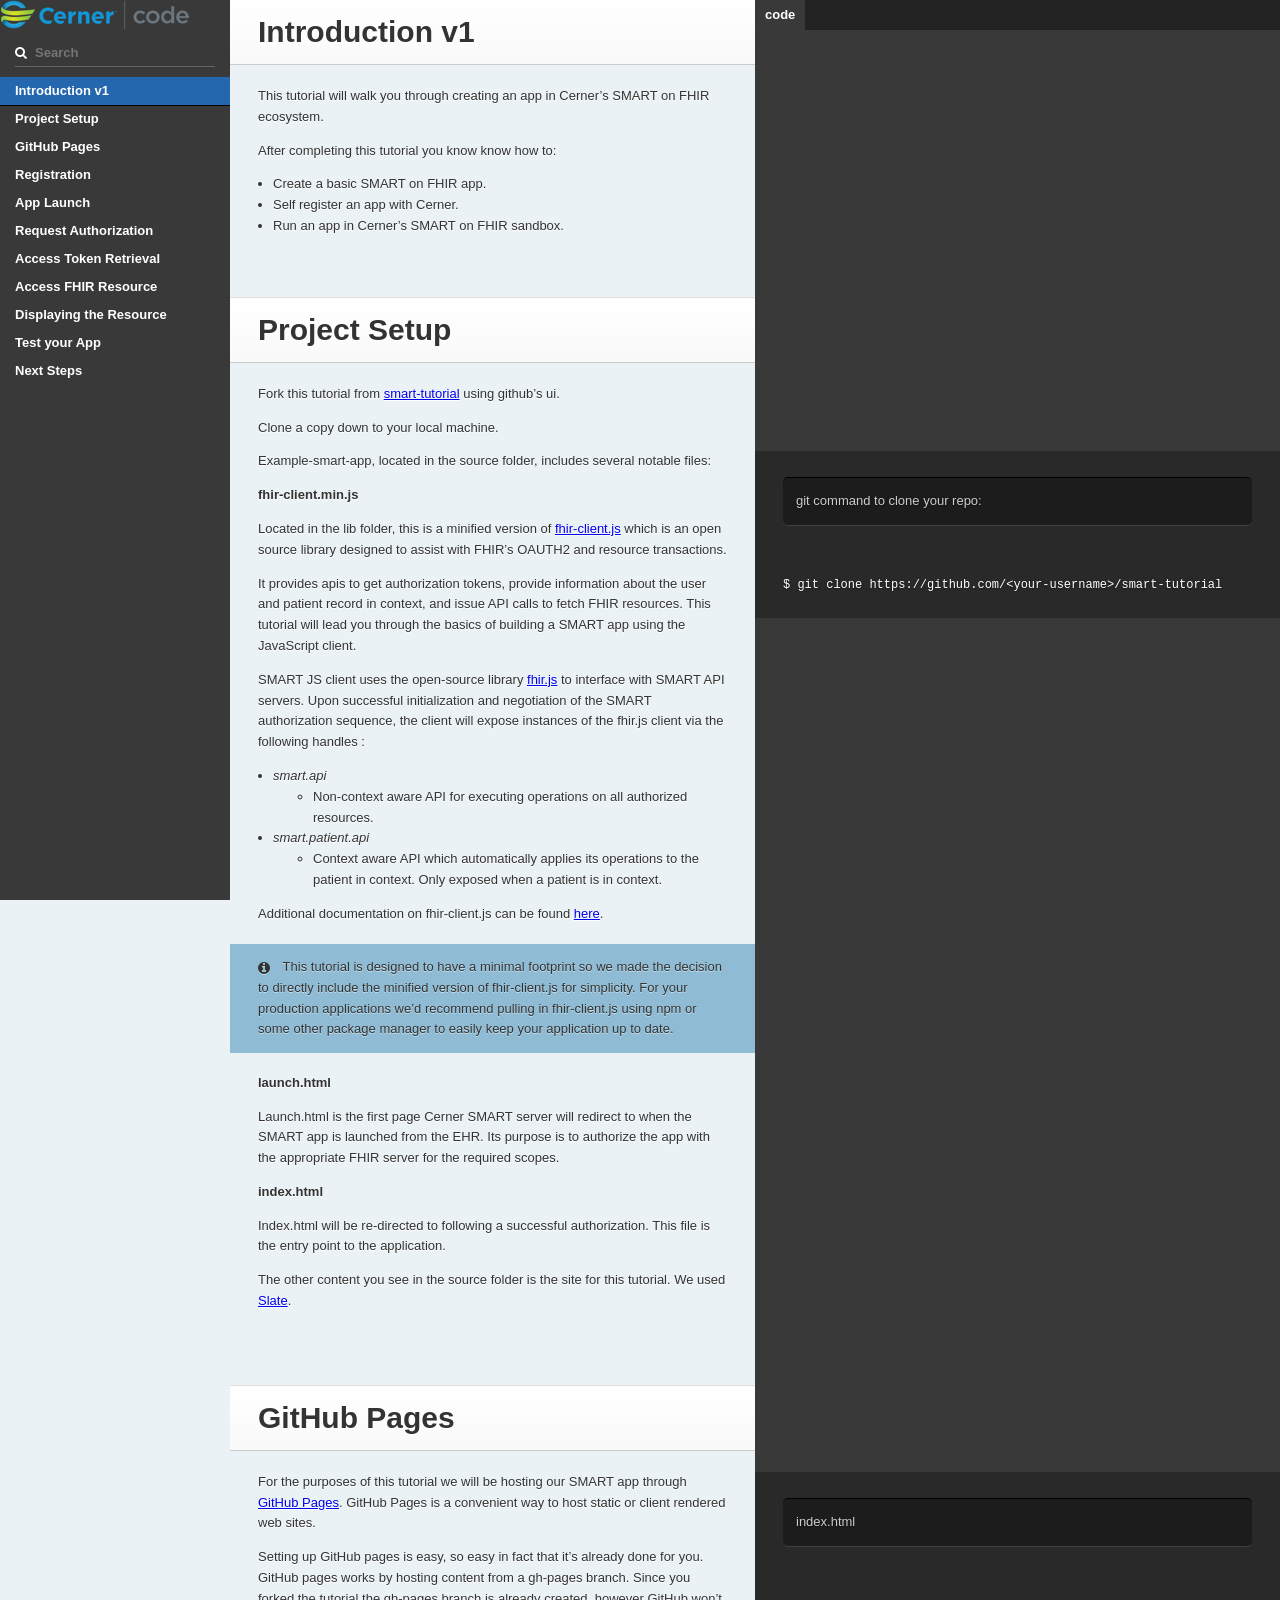
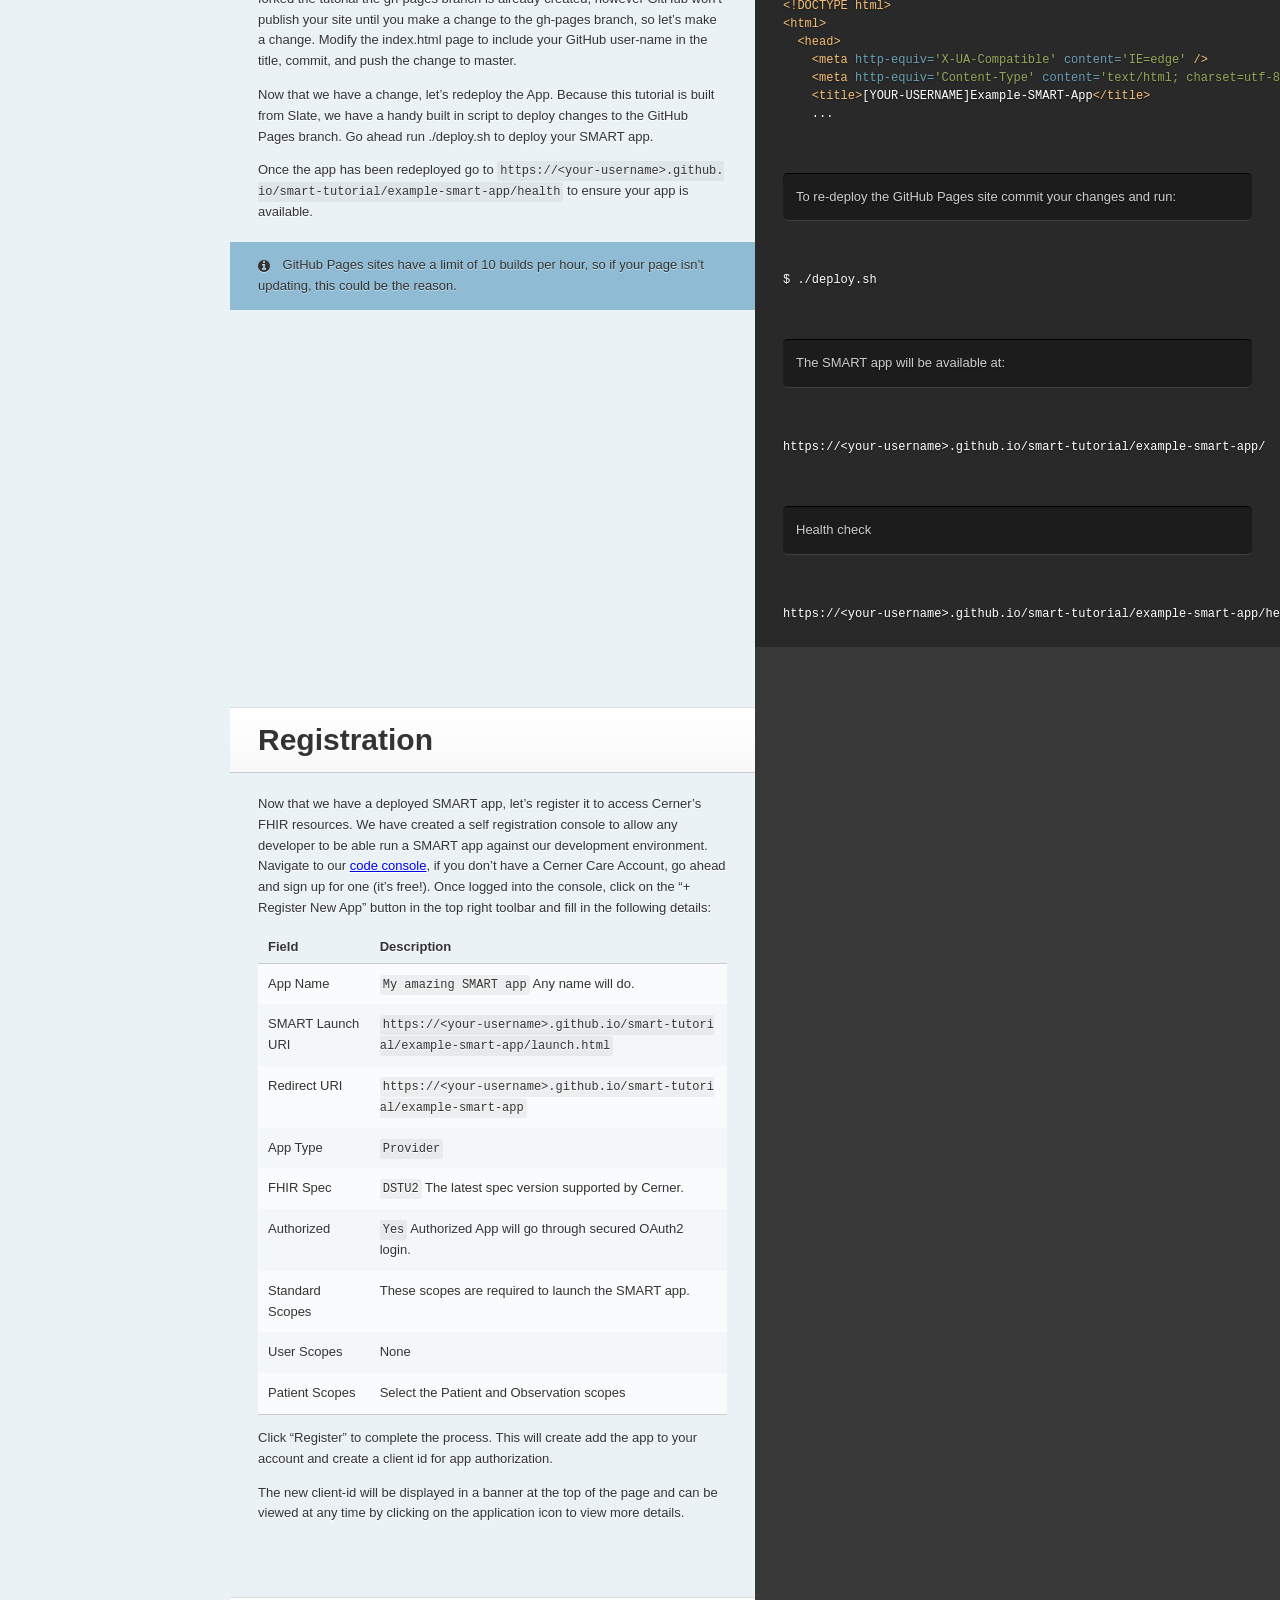
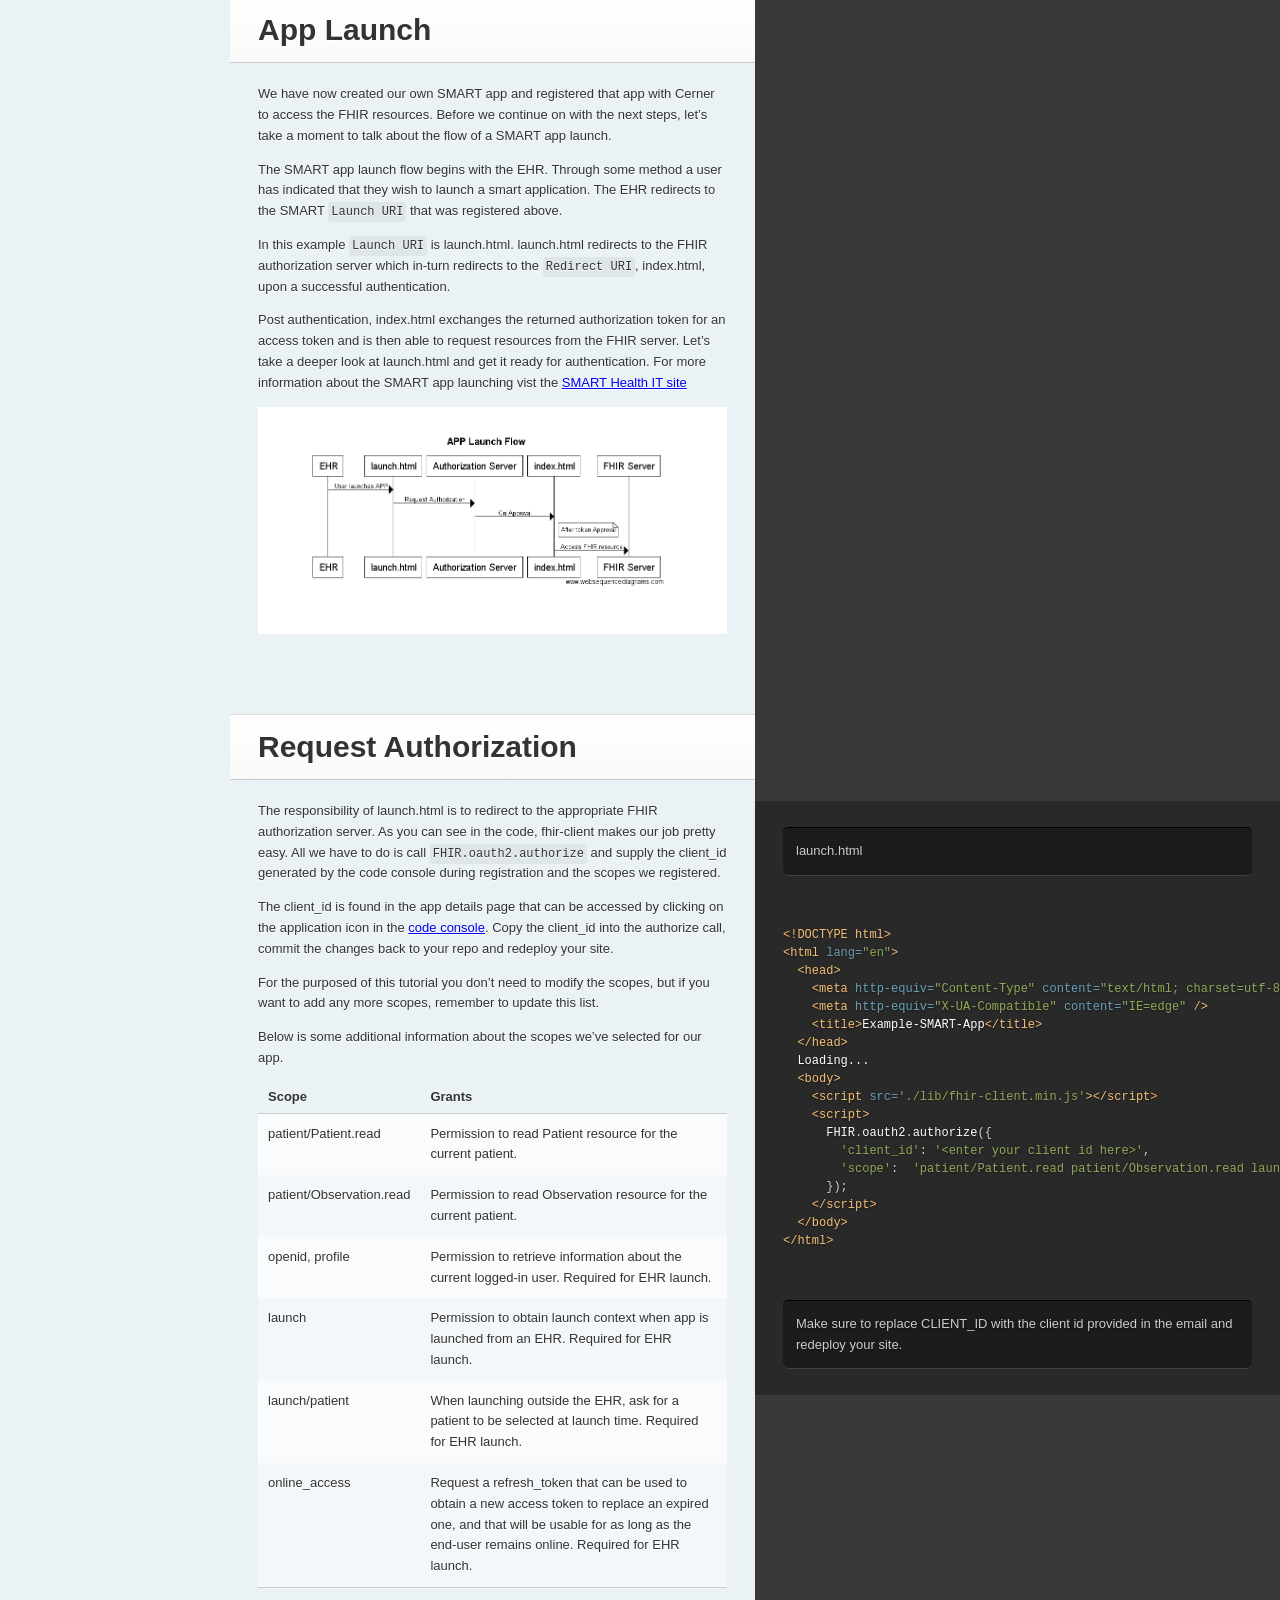
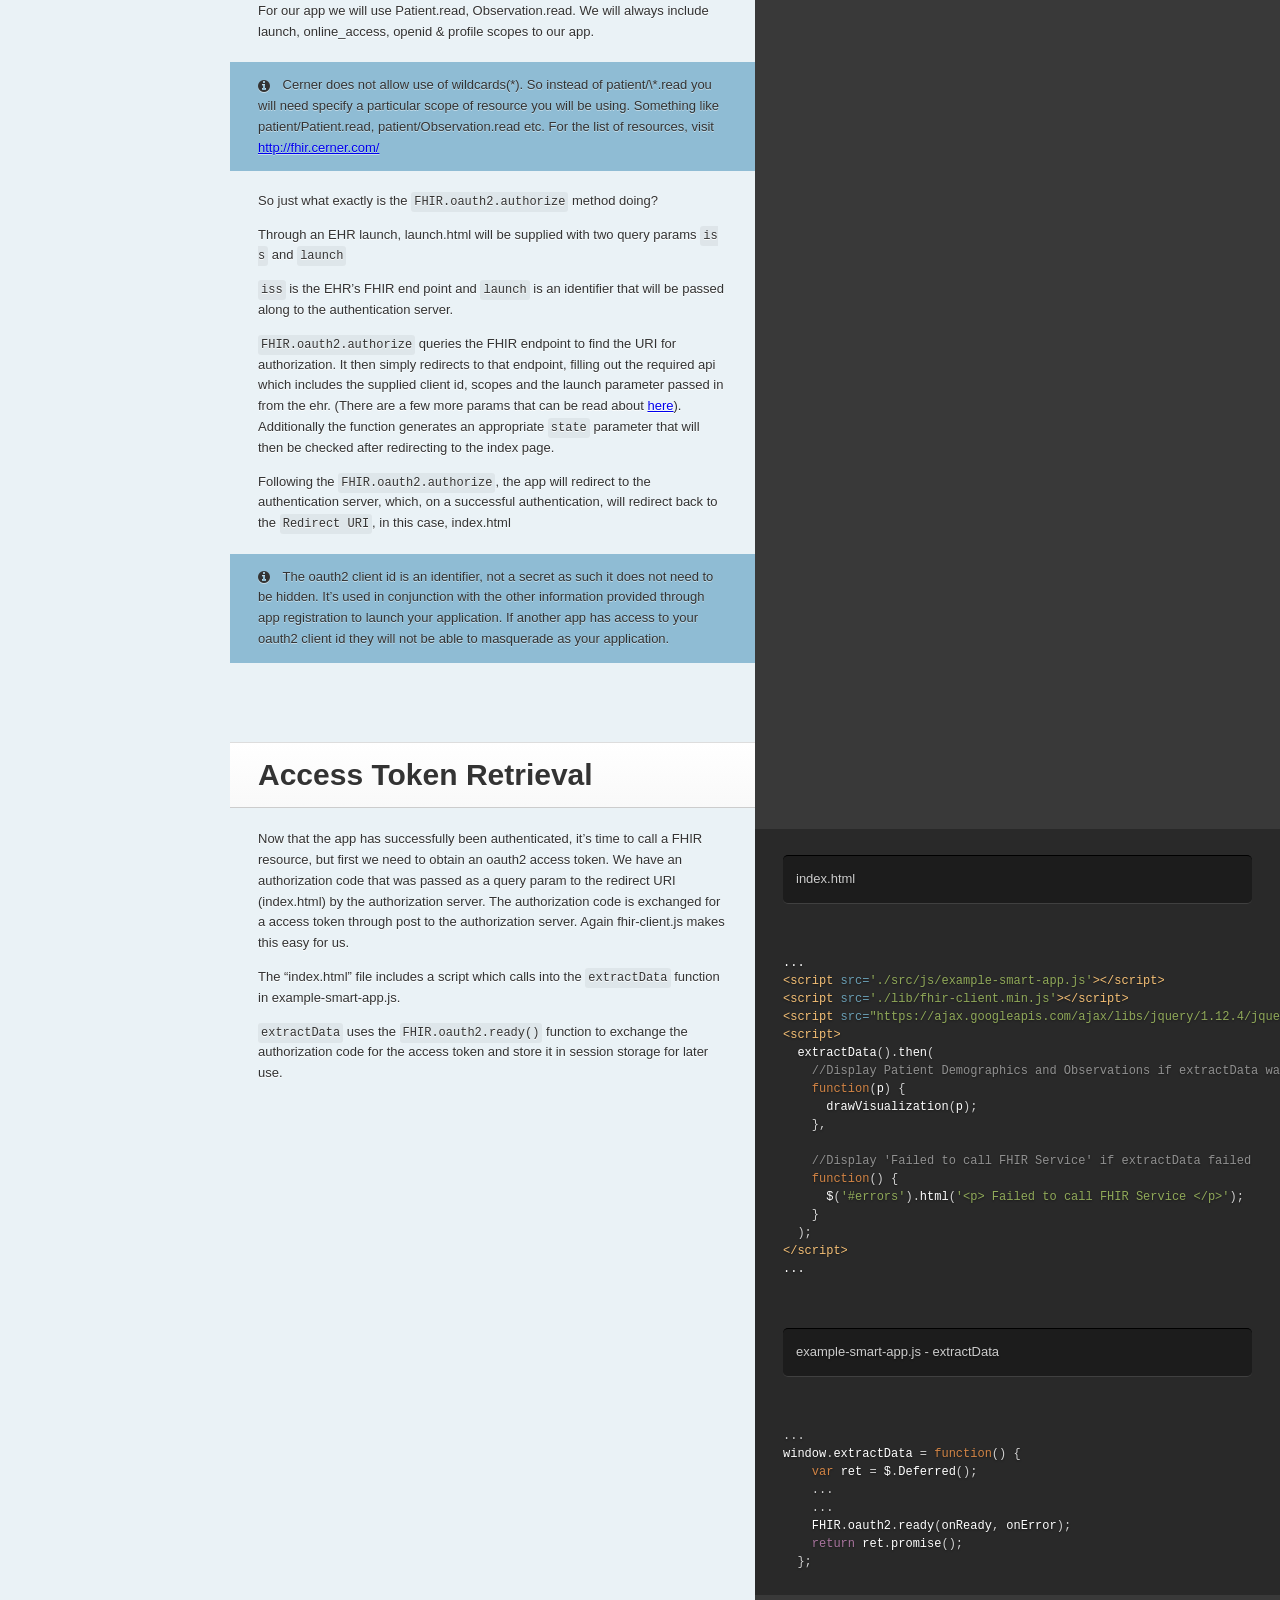
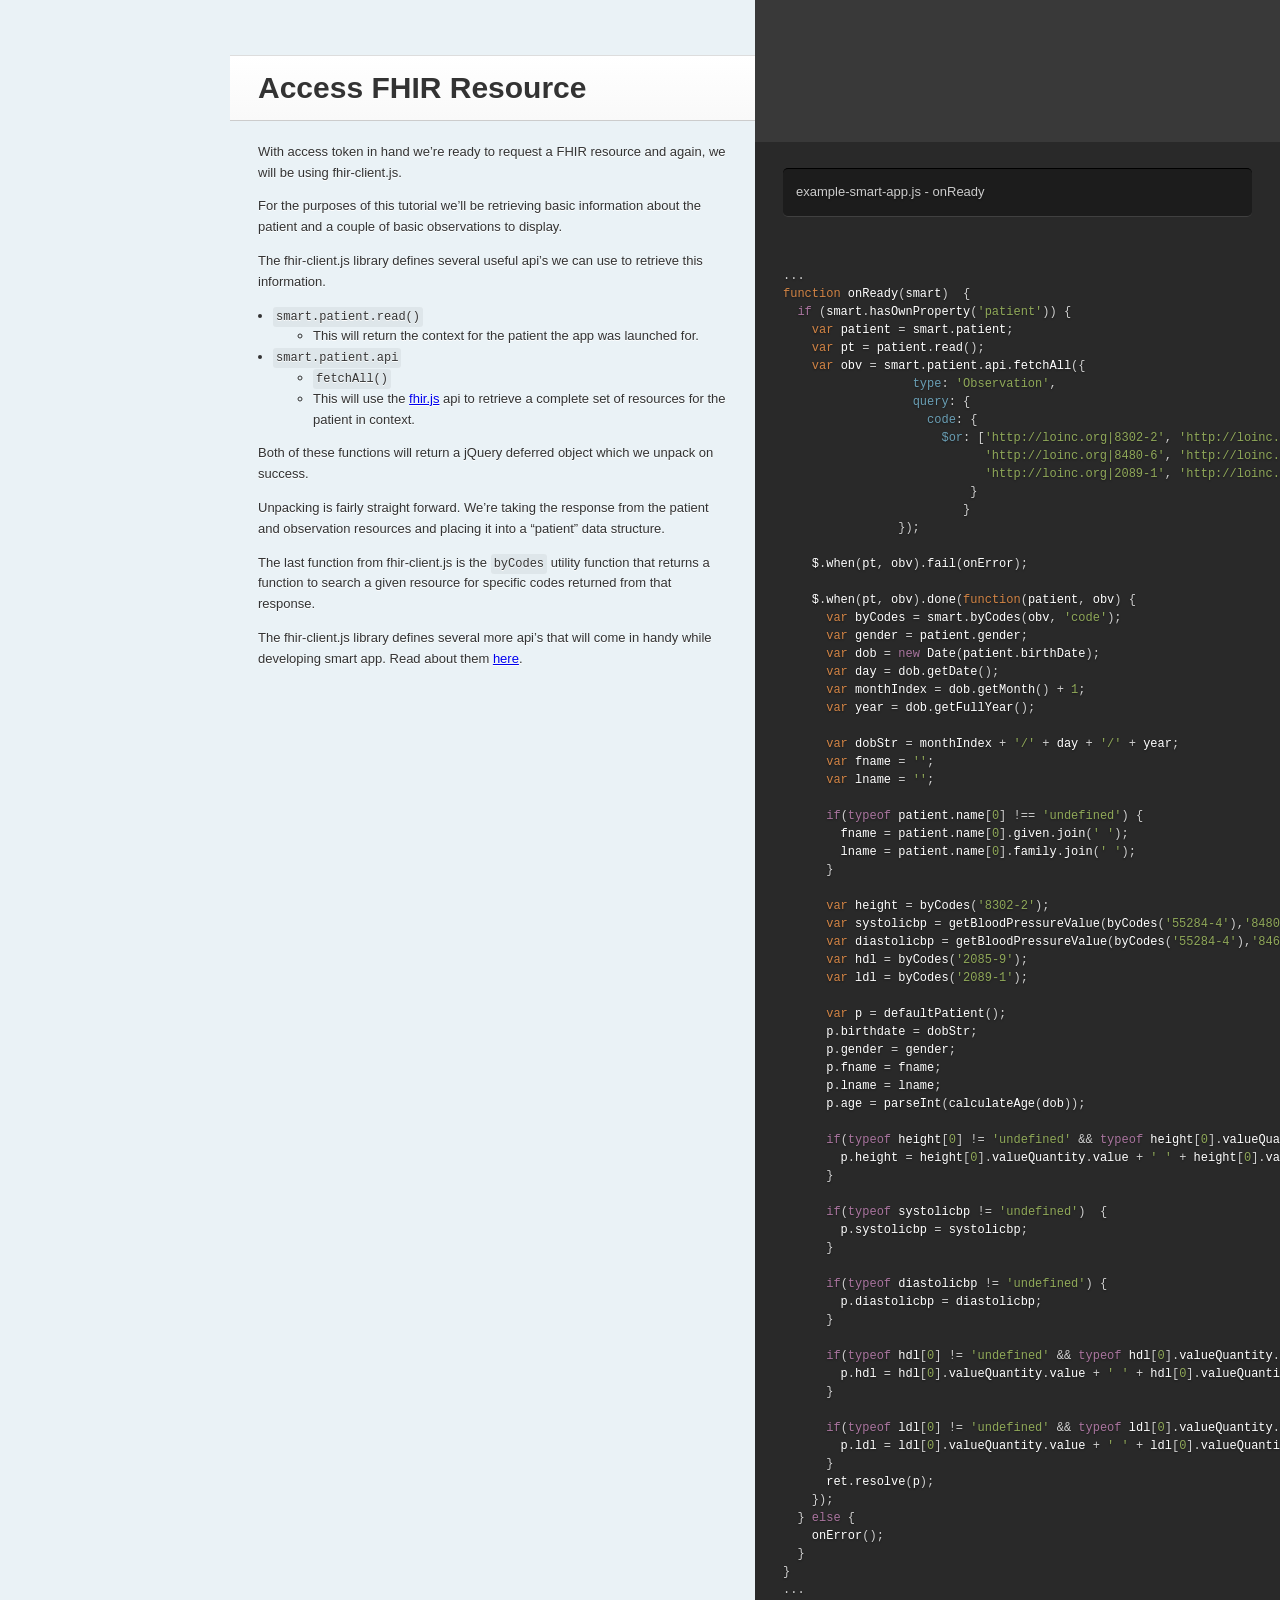
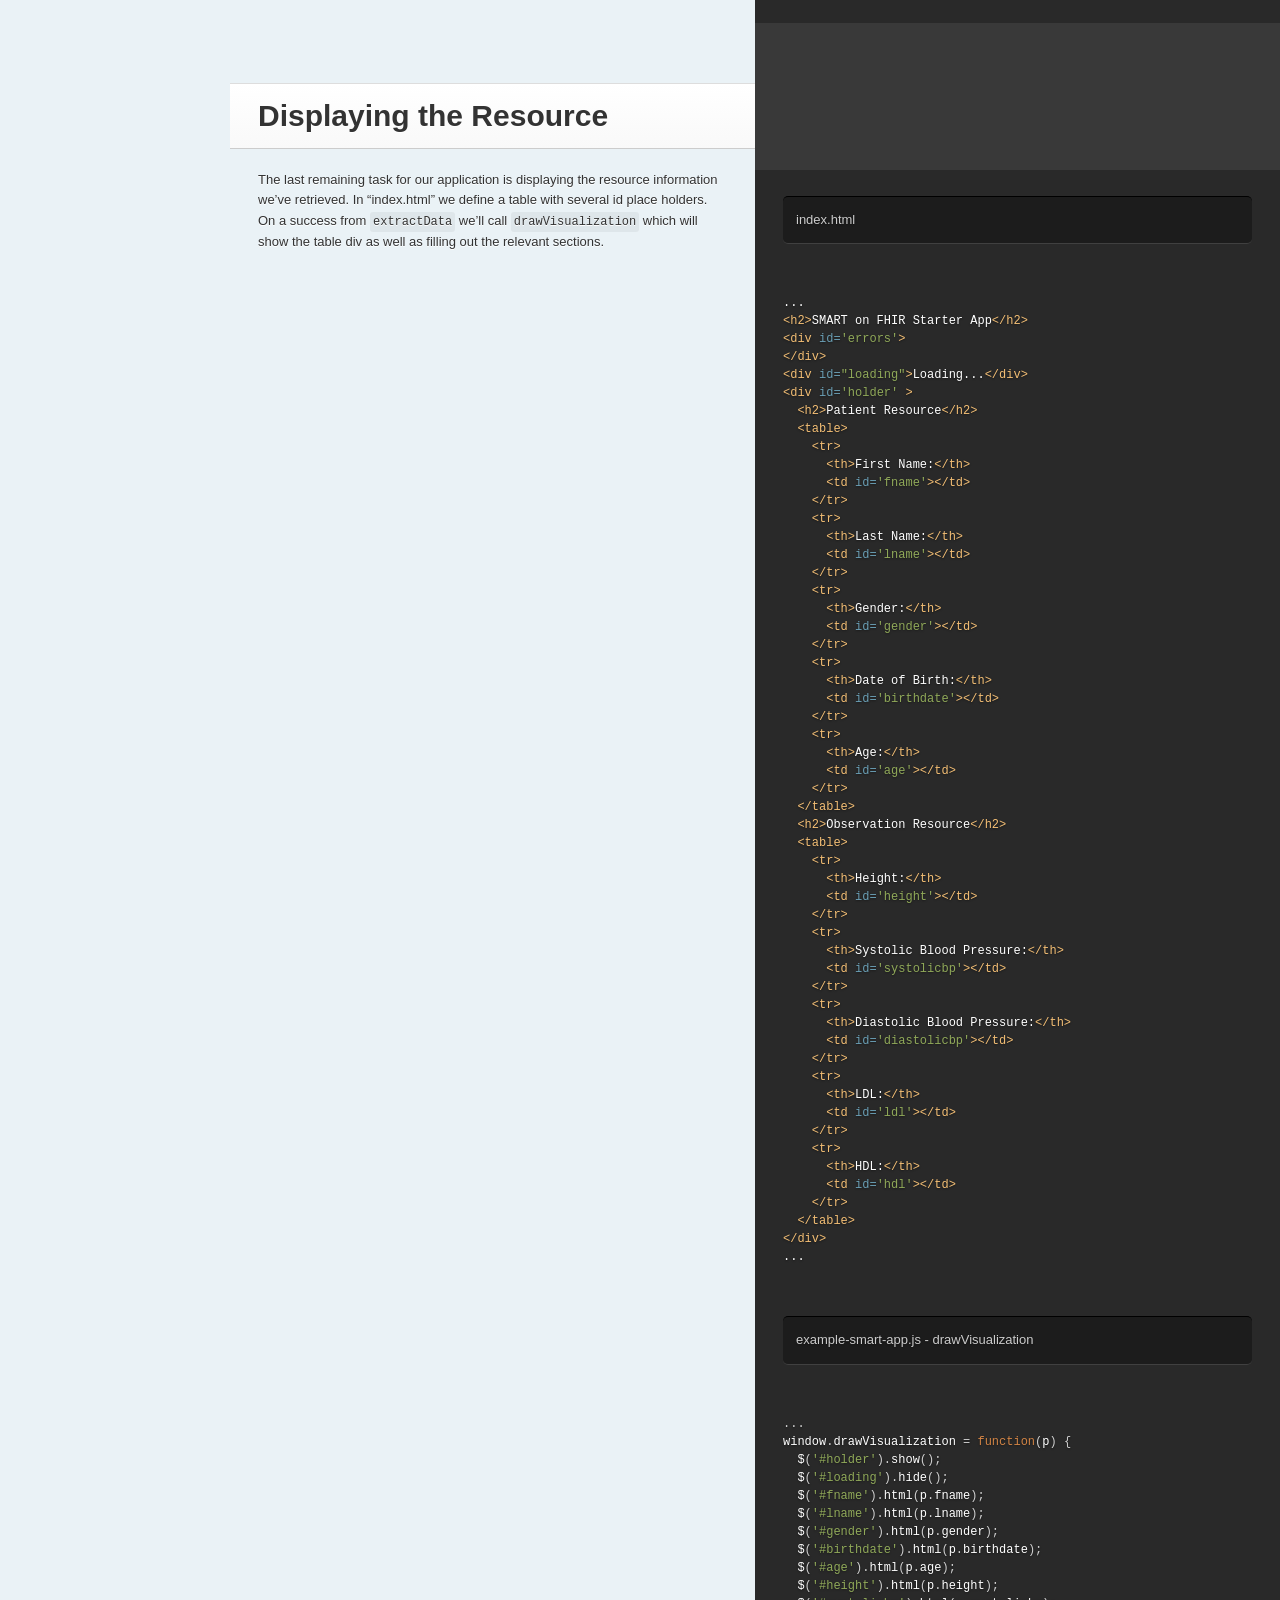
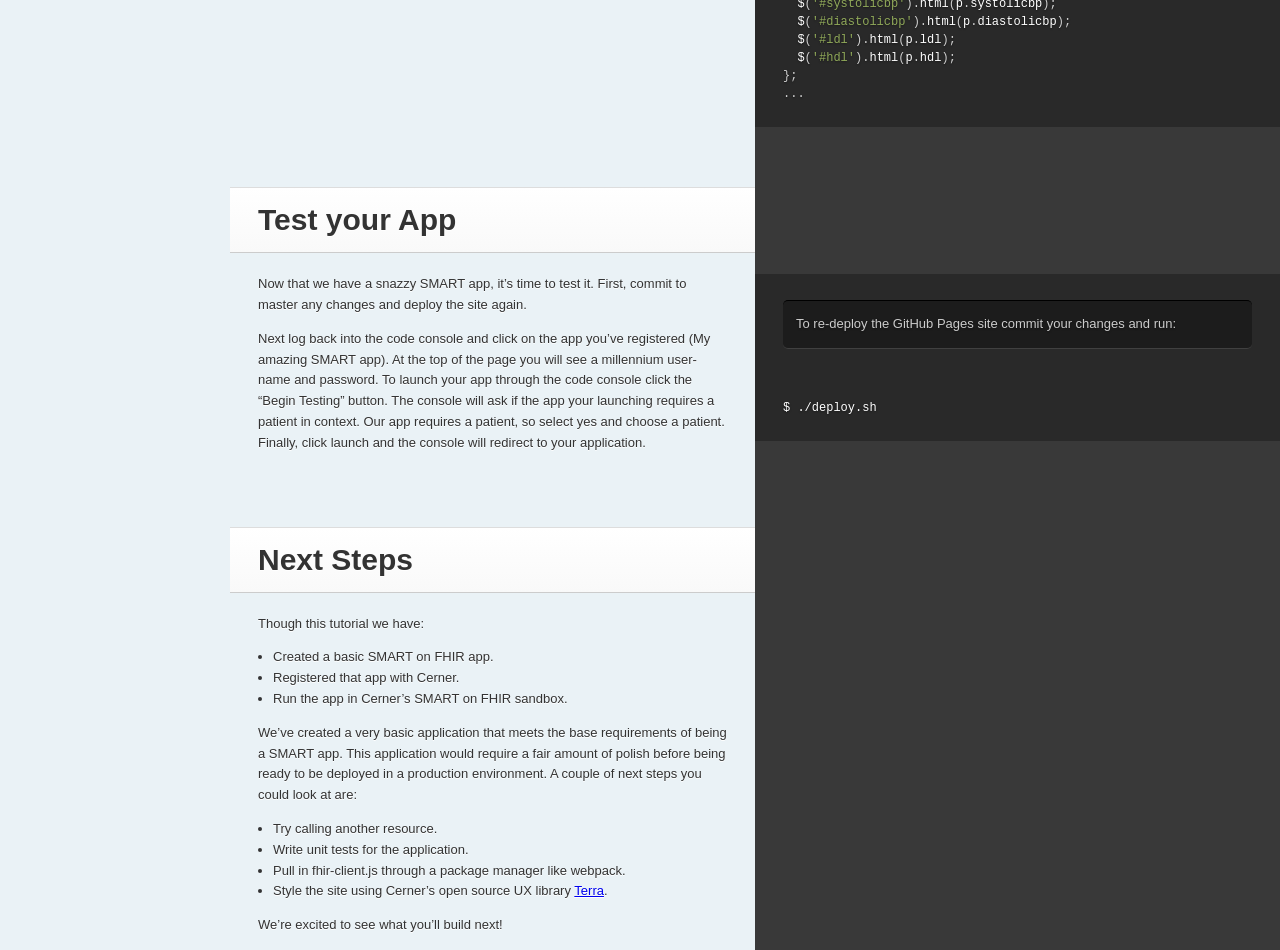
==== commit 1f1452be: "Update index.html" ====
--- a/index.html
+++ b/index.html
@@ -4,7 +4,7 @@
     <meta charset="utf-8">
     <meta content="IE=edge,chrome=1" http-equiv="X-UA-Compatible">
     <meta name="viewport" content="width=device-width, initial-scale=1, maximum-scale=1">
-    <title>SMART on FHIR Starter APP</title>
+    <title>SMART on FHIR Starter APP update</title>
 
     <style>
       .highlight table td { padding: 5px; }
@@ -113,7 +113,7 @@
     <div class="page-wrapper">
       <div class="dark-box"></div>
       <div class="content">
-        <h1 id="introduction">Introduction</h1>
+        <h1 id="introduction">Introduction v1</h1>
 
 <p>This tutorial will walk you through creating an app in Cerner&rsquo;s SMART on FHIR ecosystem.</p>
 
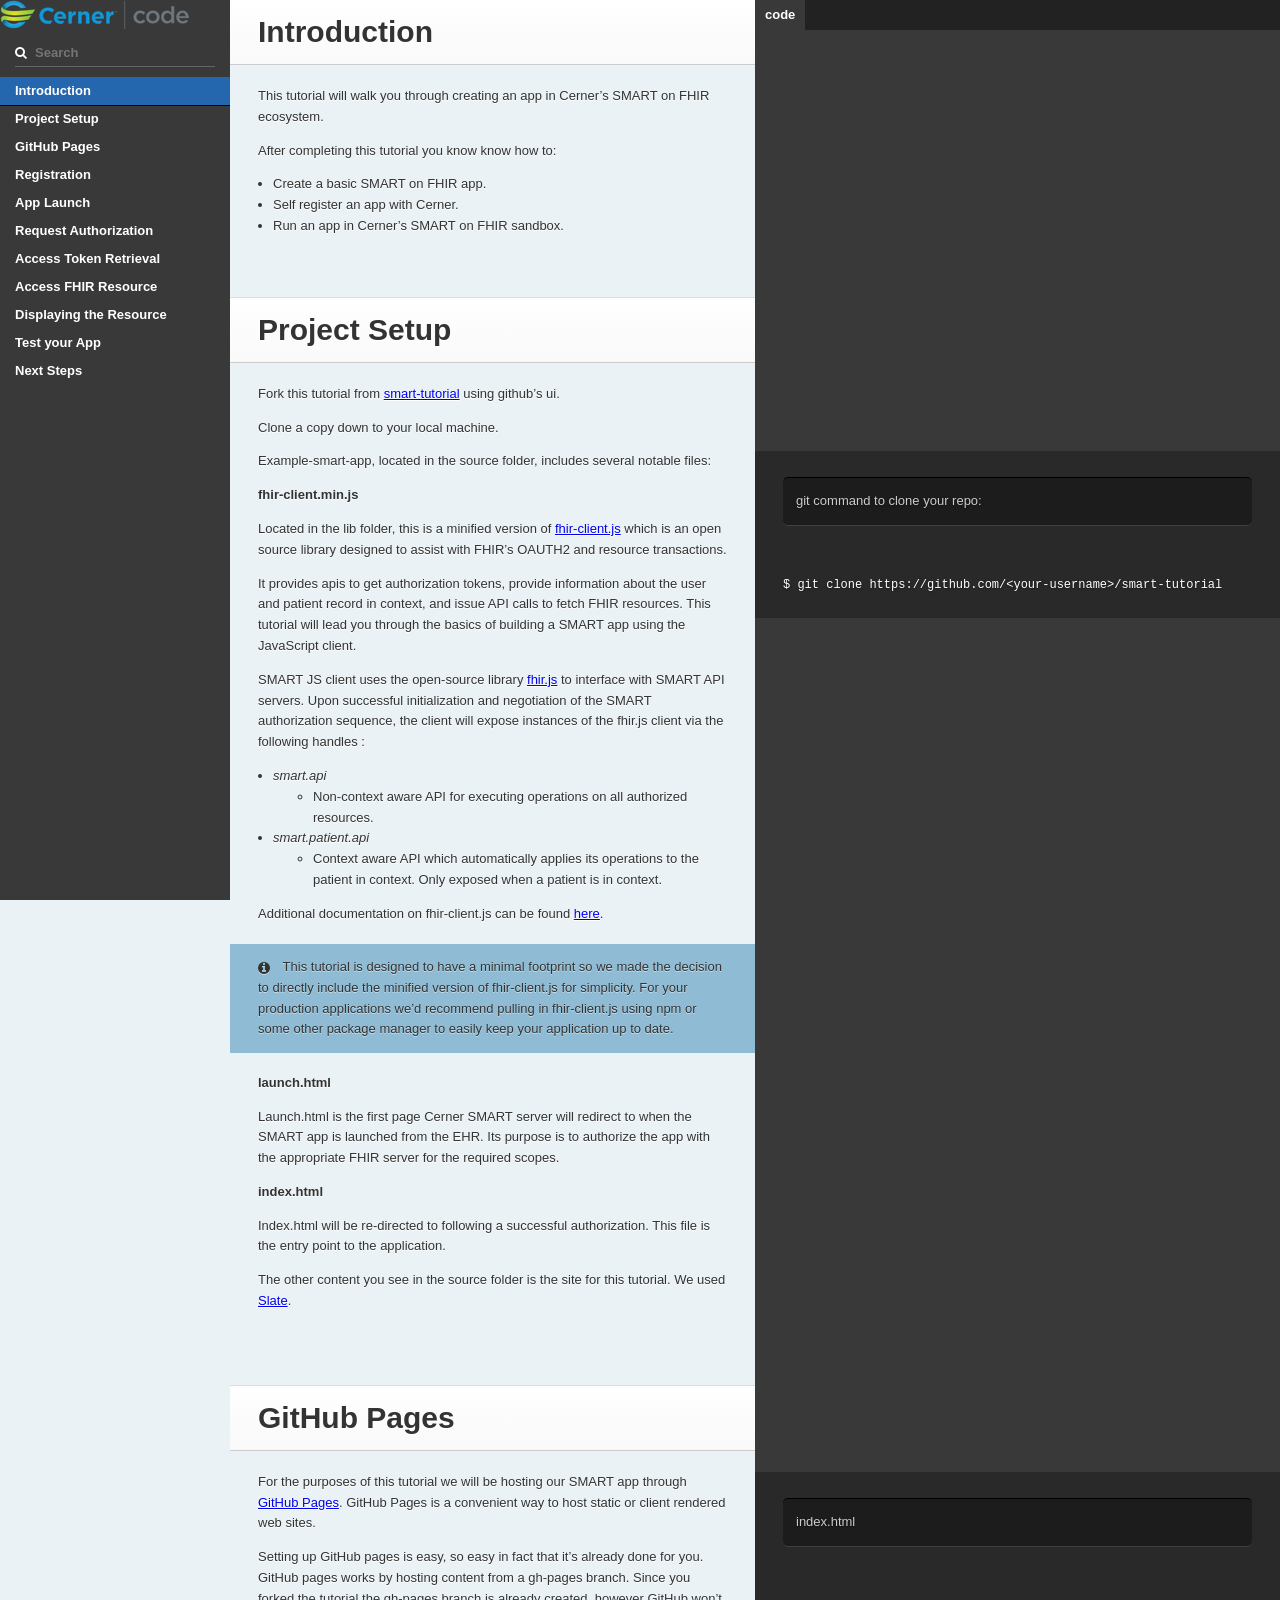
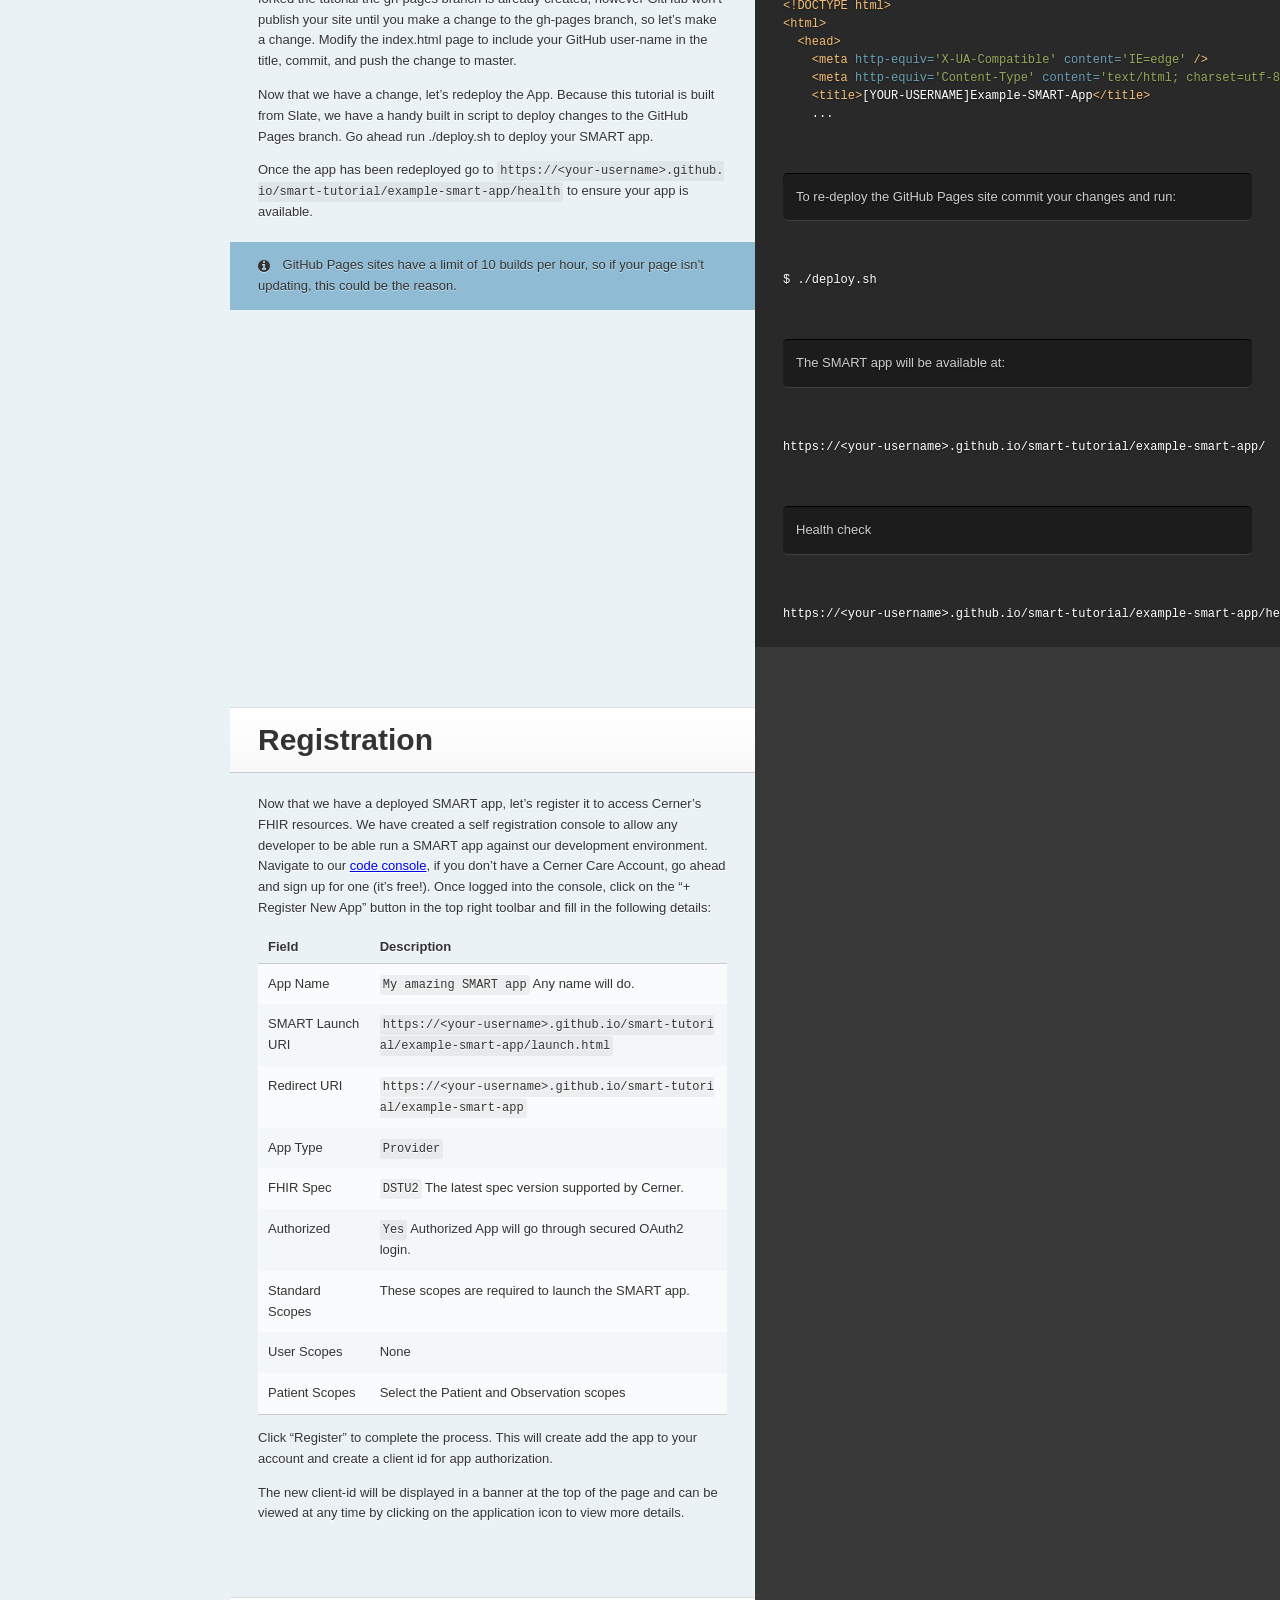
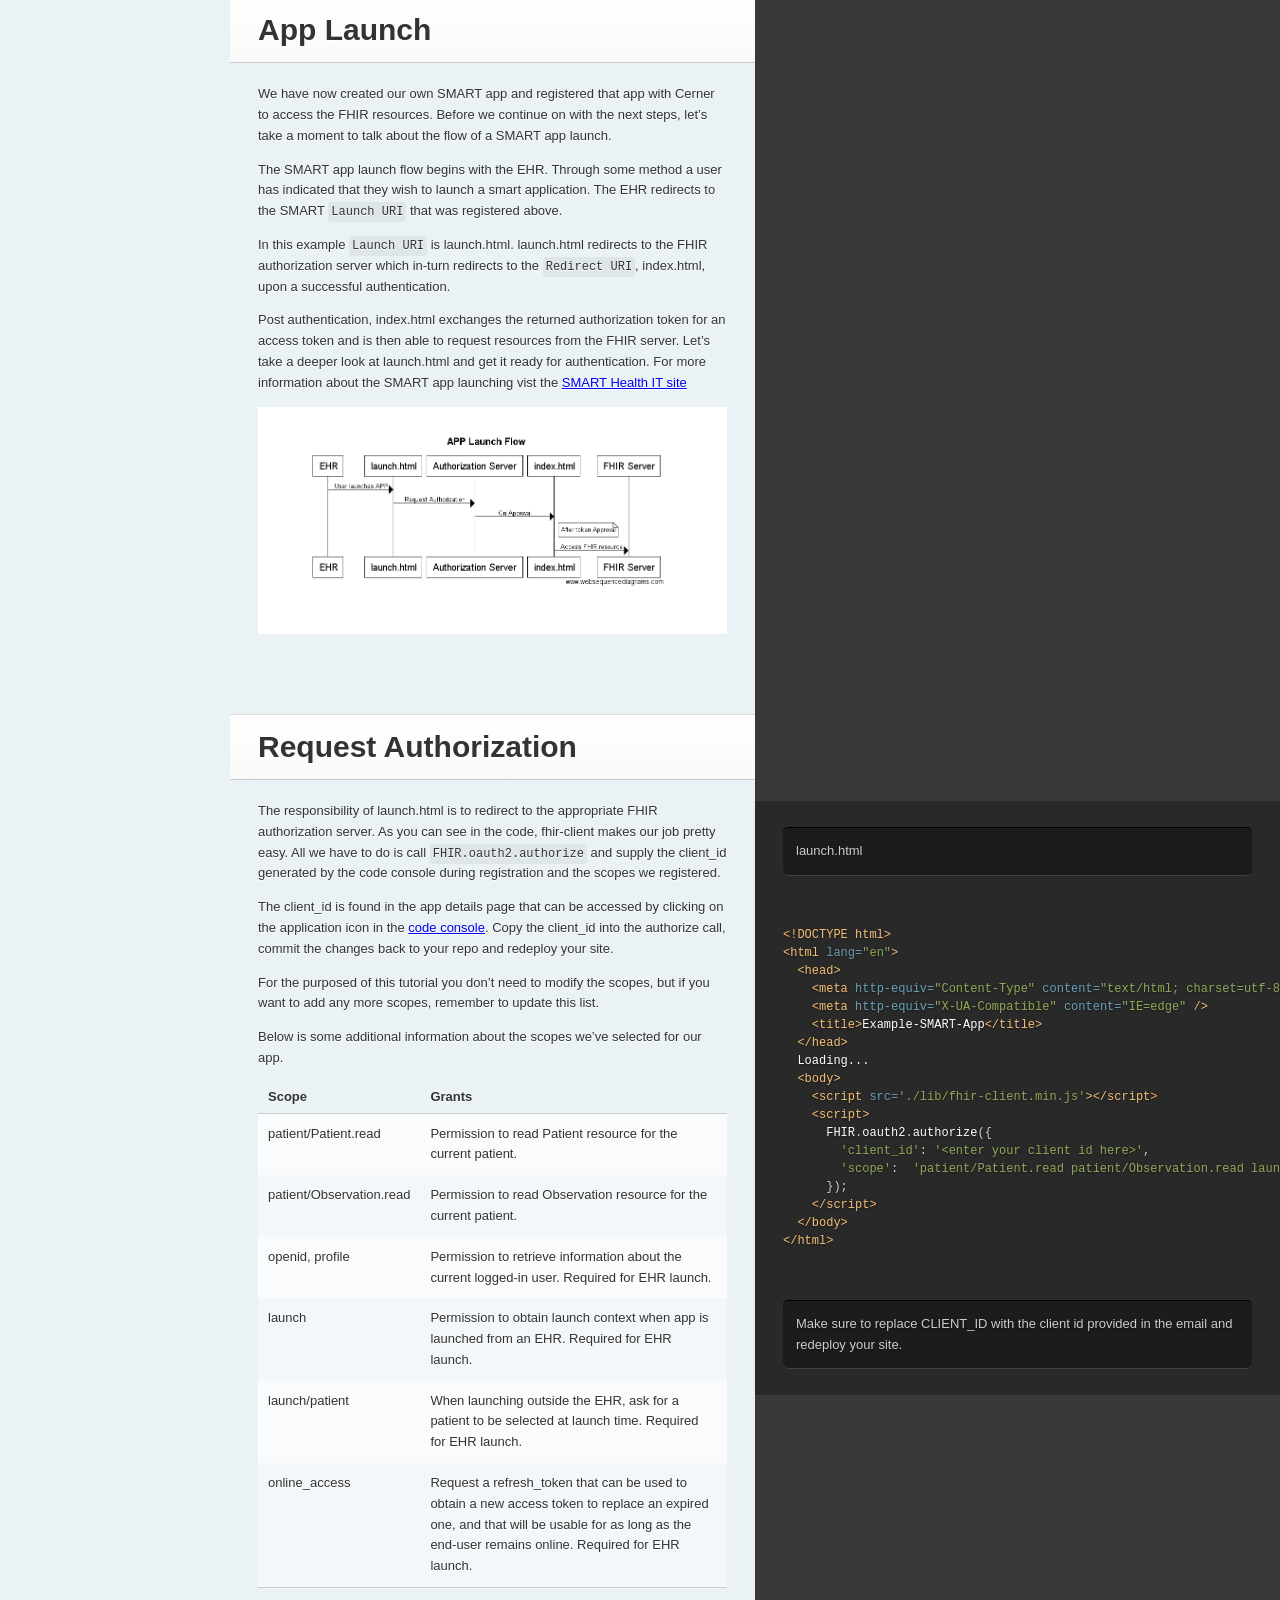
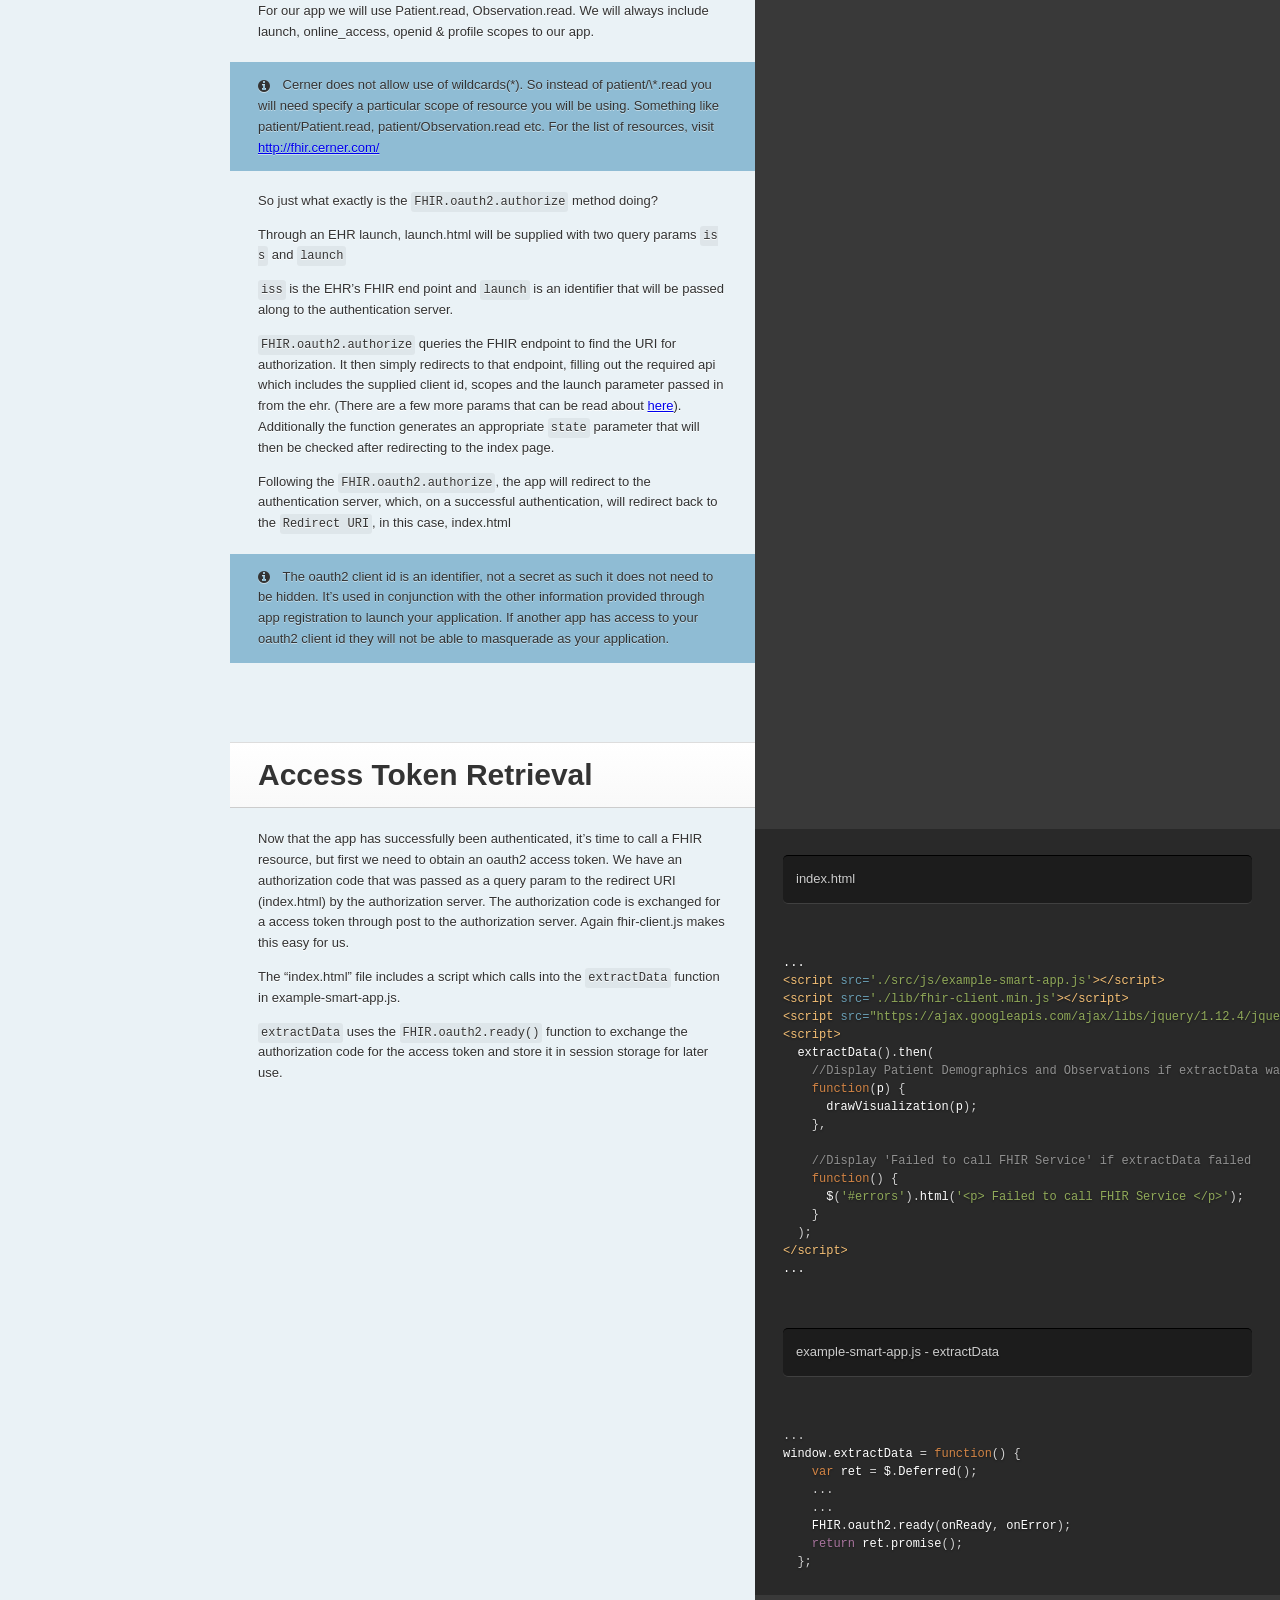
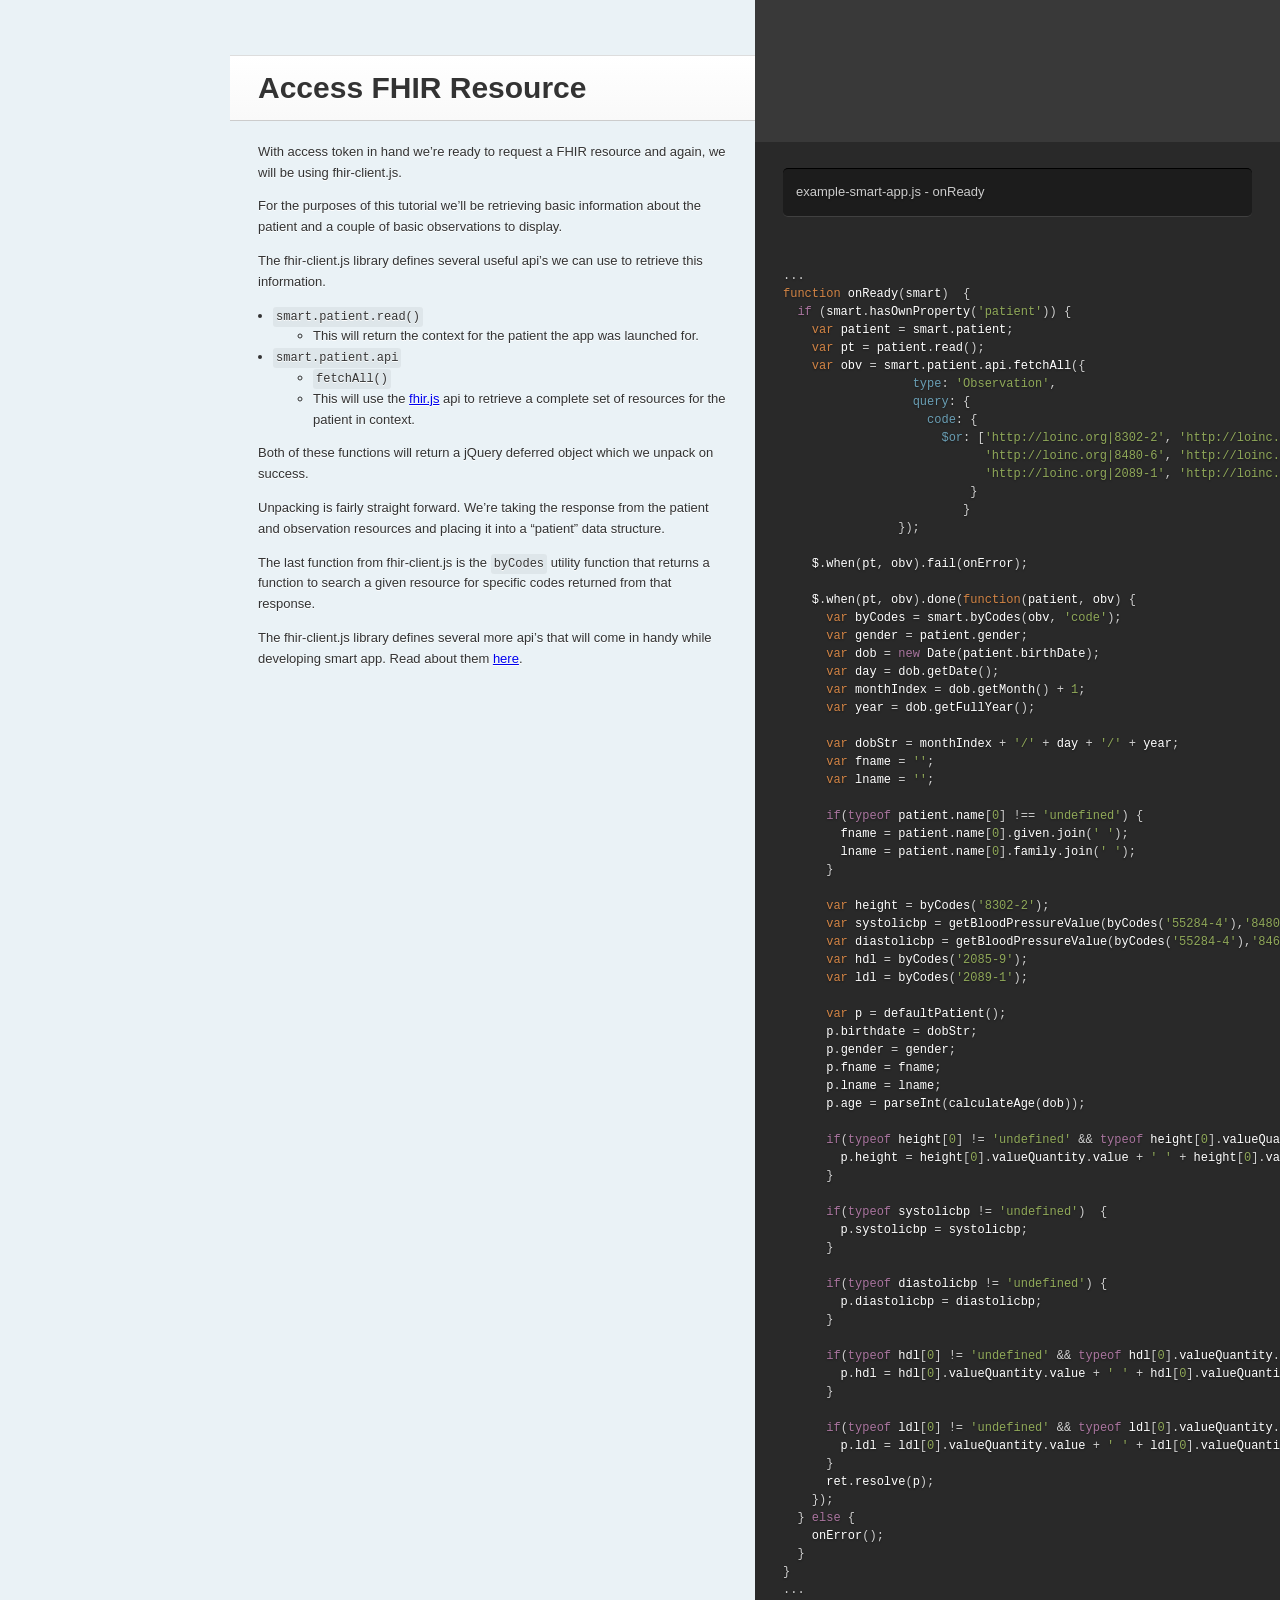
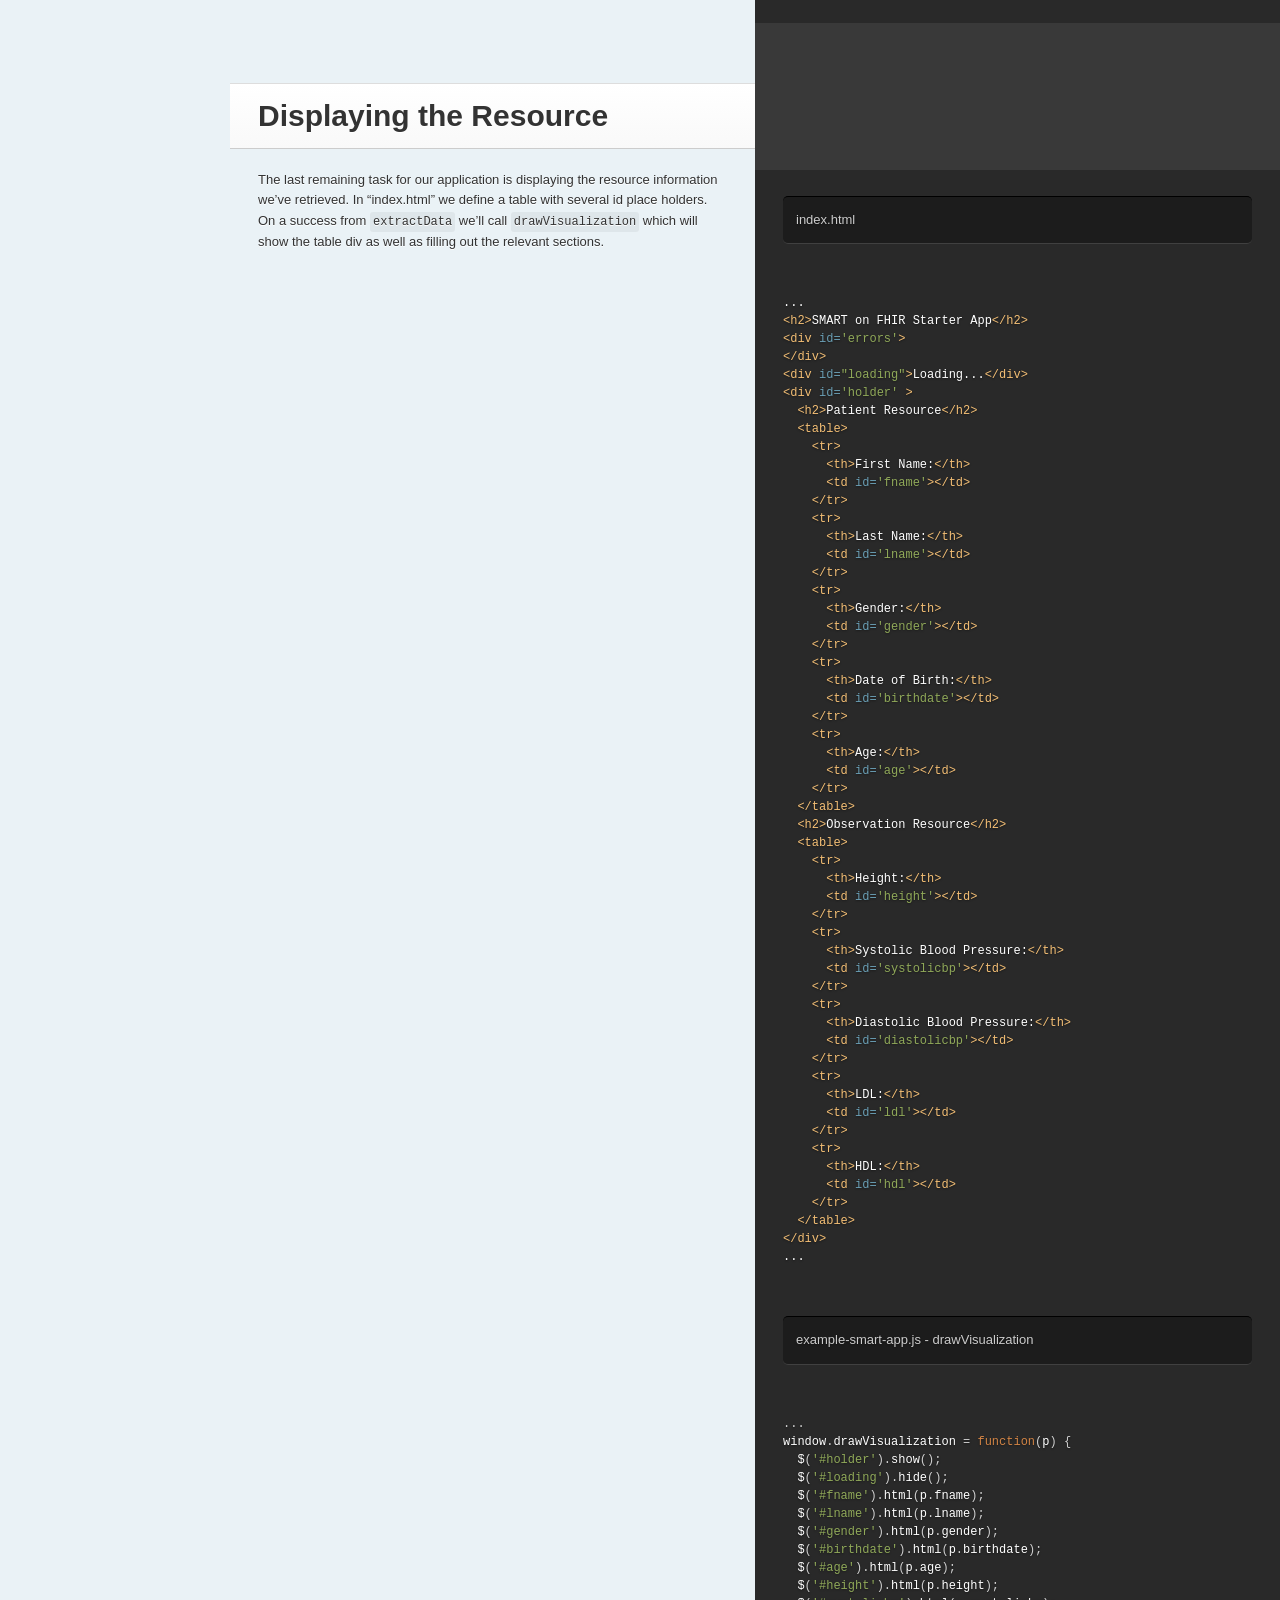
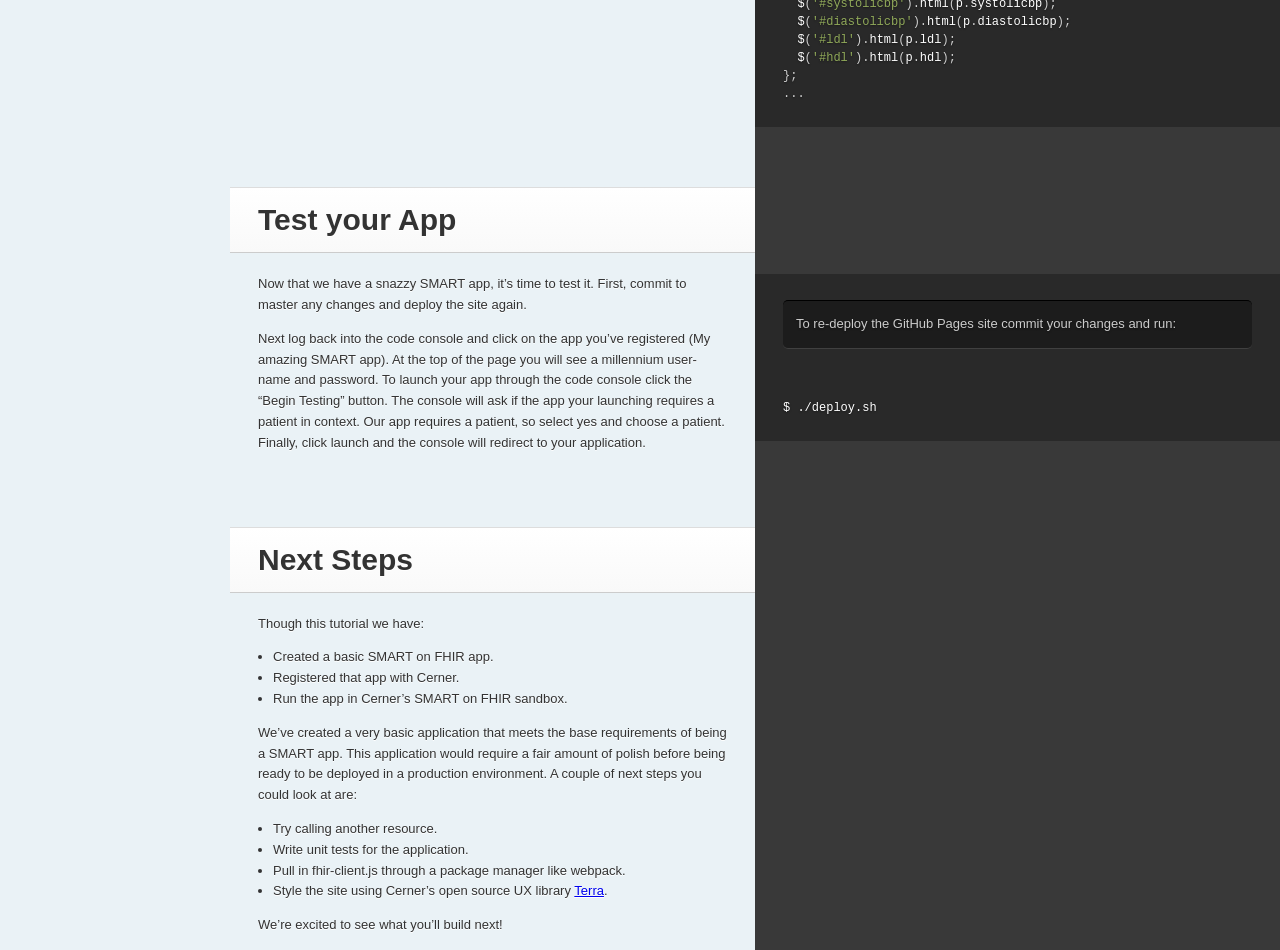
==== commit 67adeb25: "publish: Revert "logging" generated from commit 2768bffae3672980c6d8de11a8ff7d31171ed307" ====
--- a/index.html
+++ b/index.html
@@ -4,7 +4,7 @@
     <meta charset="utf-8">
     <meta content="IE=edge,chrome=1" http-equiv="X-UA-Compatible">
     <meta name="viewport" content="width=device-width, initial-scale=1, maximum-scale=1">
-    <title>SMART on FHIR Starter APP update</title>
+    <title>SMART on FHIR Starter APP</title>
 
     <style>
       .highlight table td { padding: 5px; }
@@ -113,7 +113,7 @@
     <div class="page-wrapper">
       <div class="dark-box"></div>
       <div class="content">
-        <h1 id="introduction">Introduction v1</h1>
+        <h1 id="introduction">Introduction</h1>
 
 <p>This tutorial will walk you through creating an app in Cerner&rsquo;s SMART on FHIR ecosystem.</p>
 
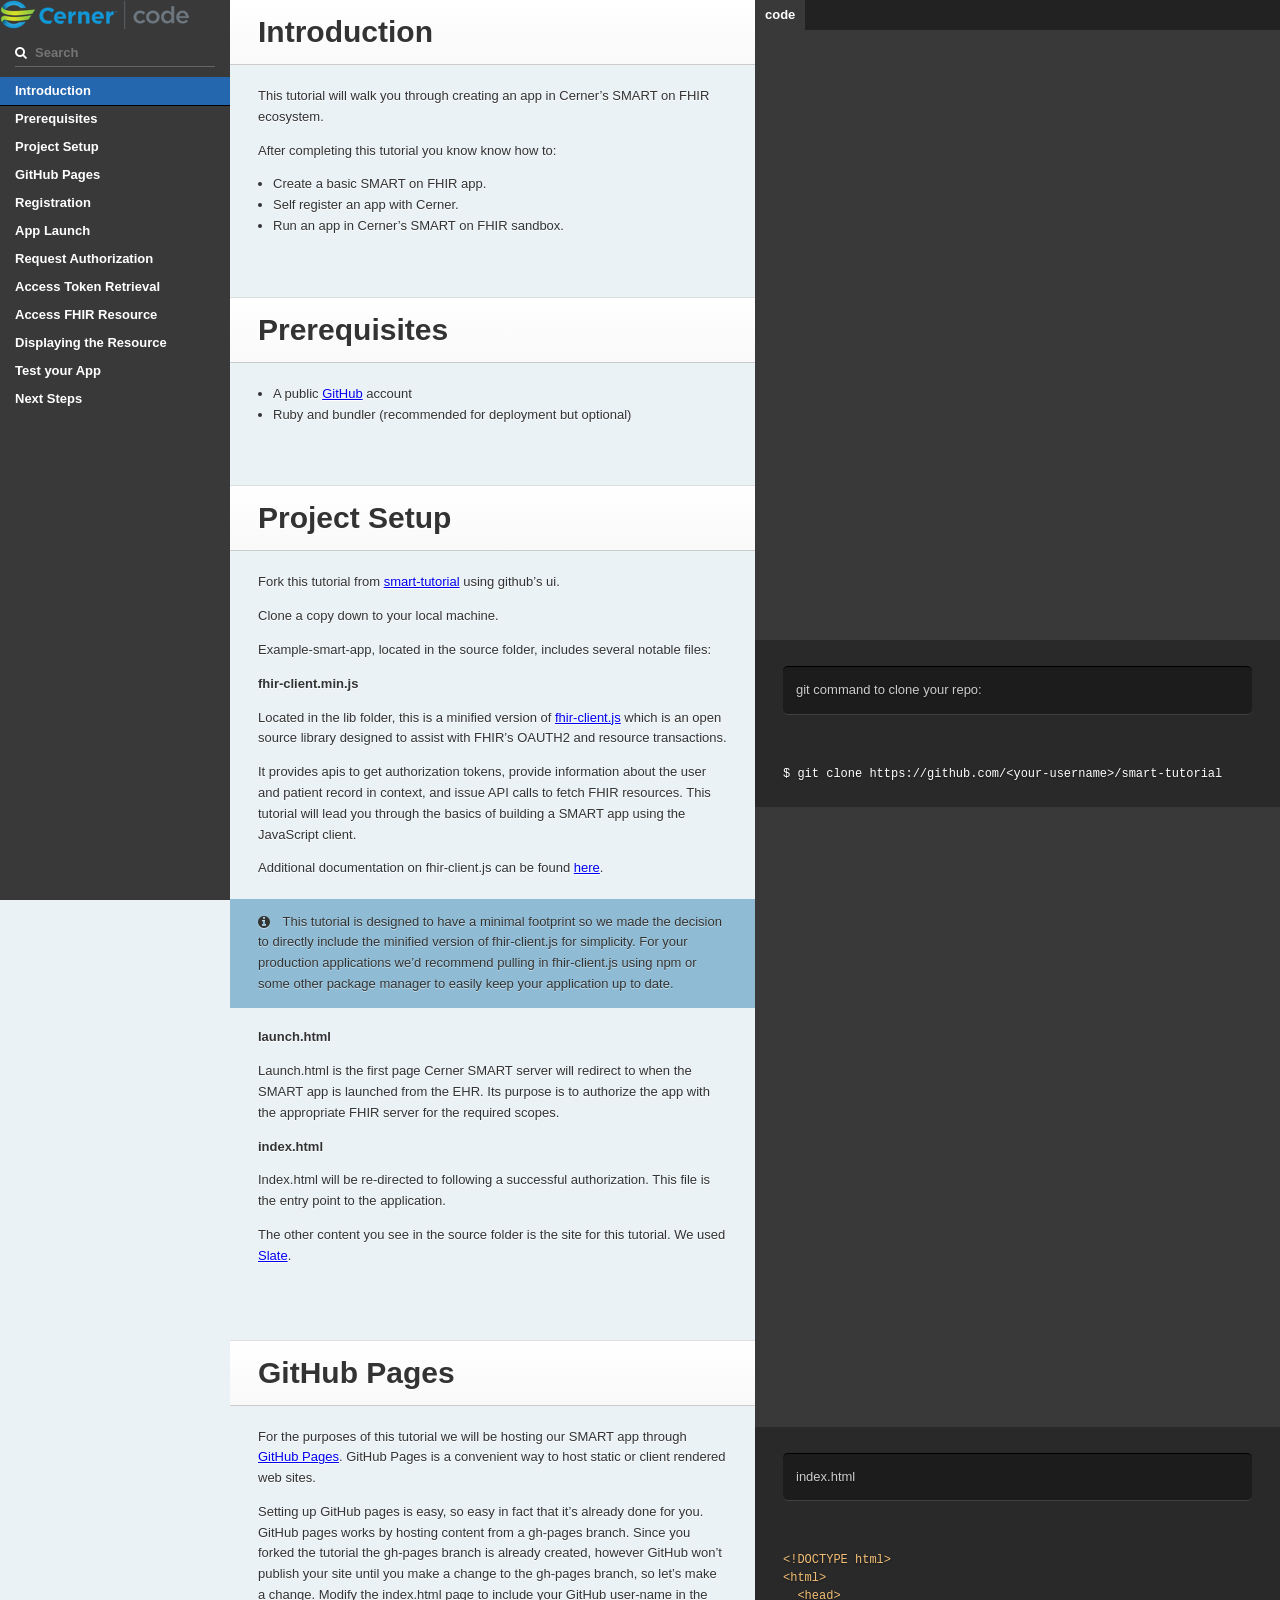
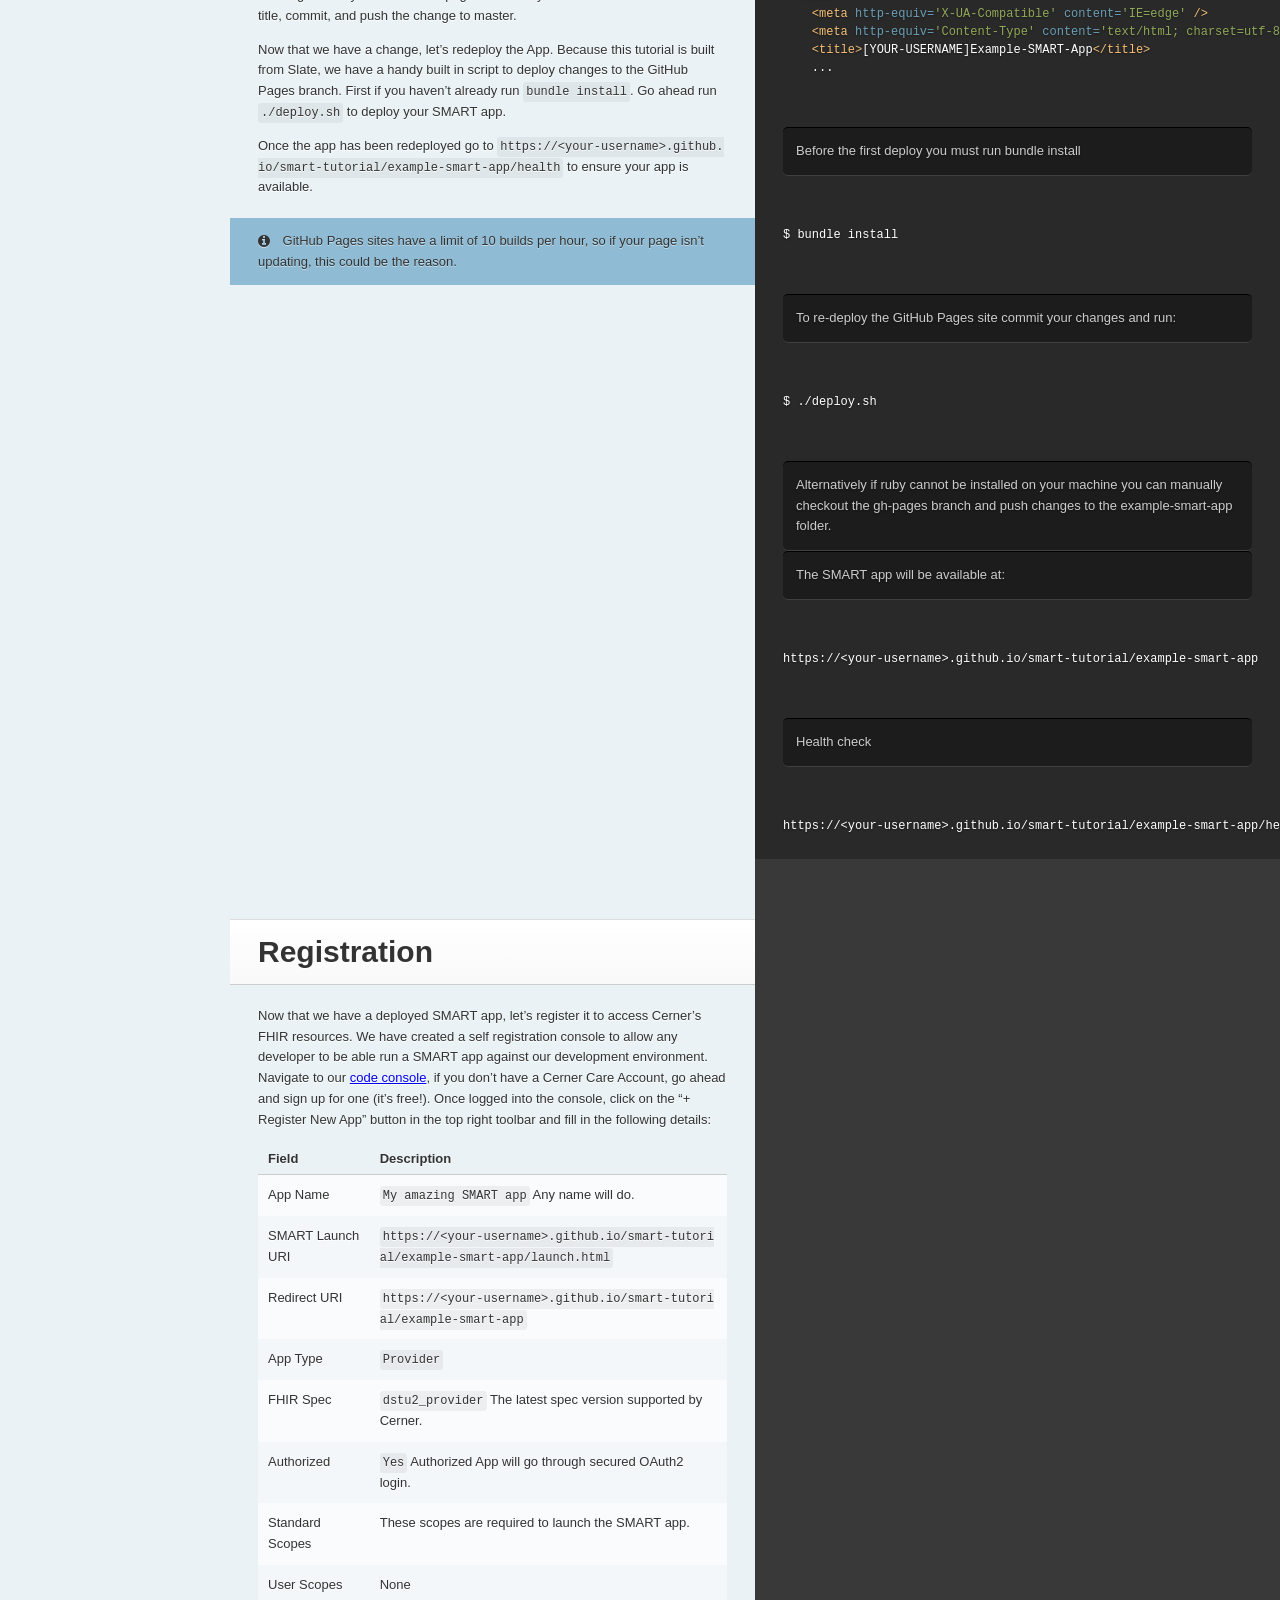
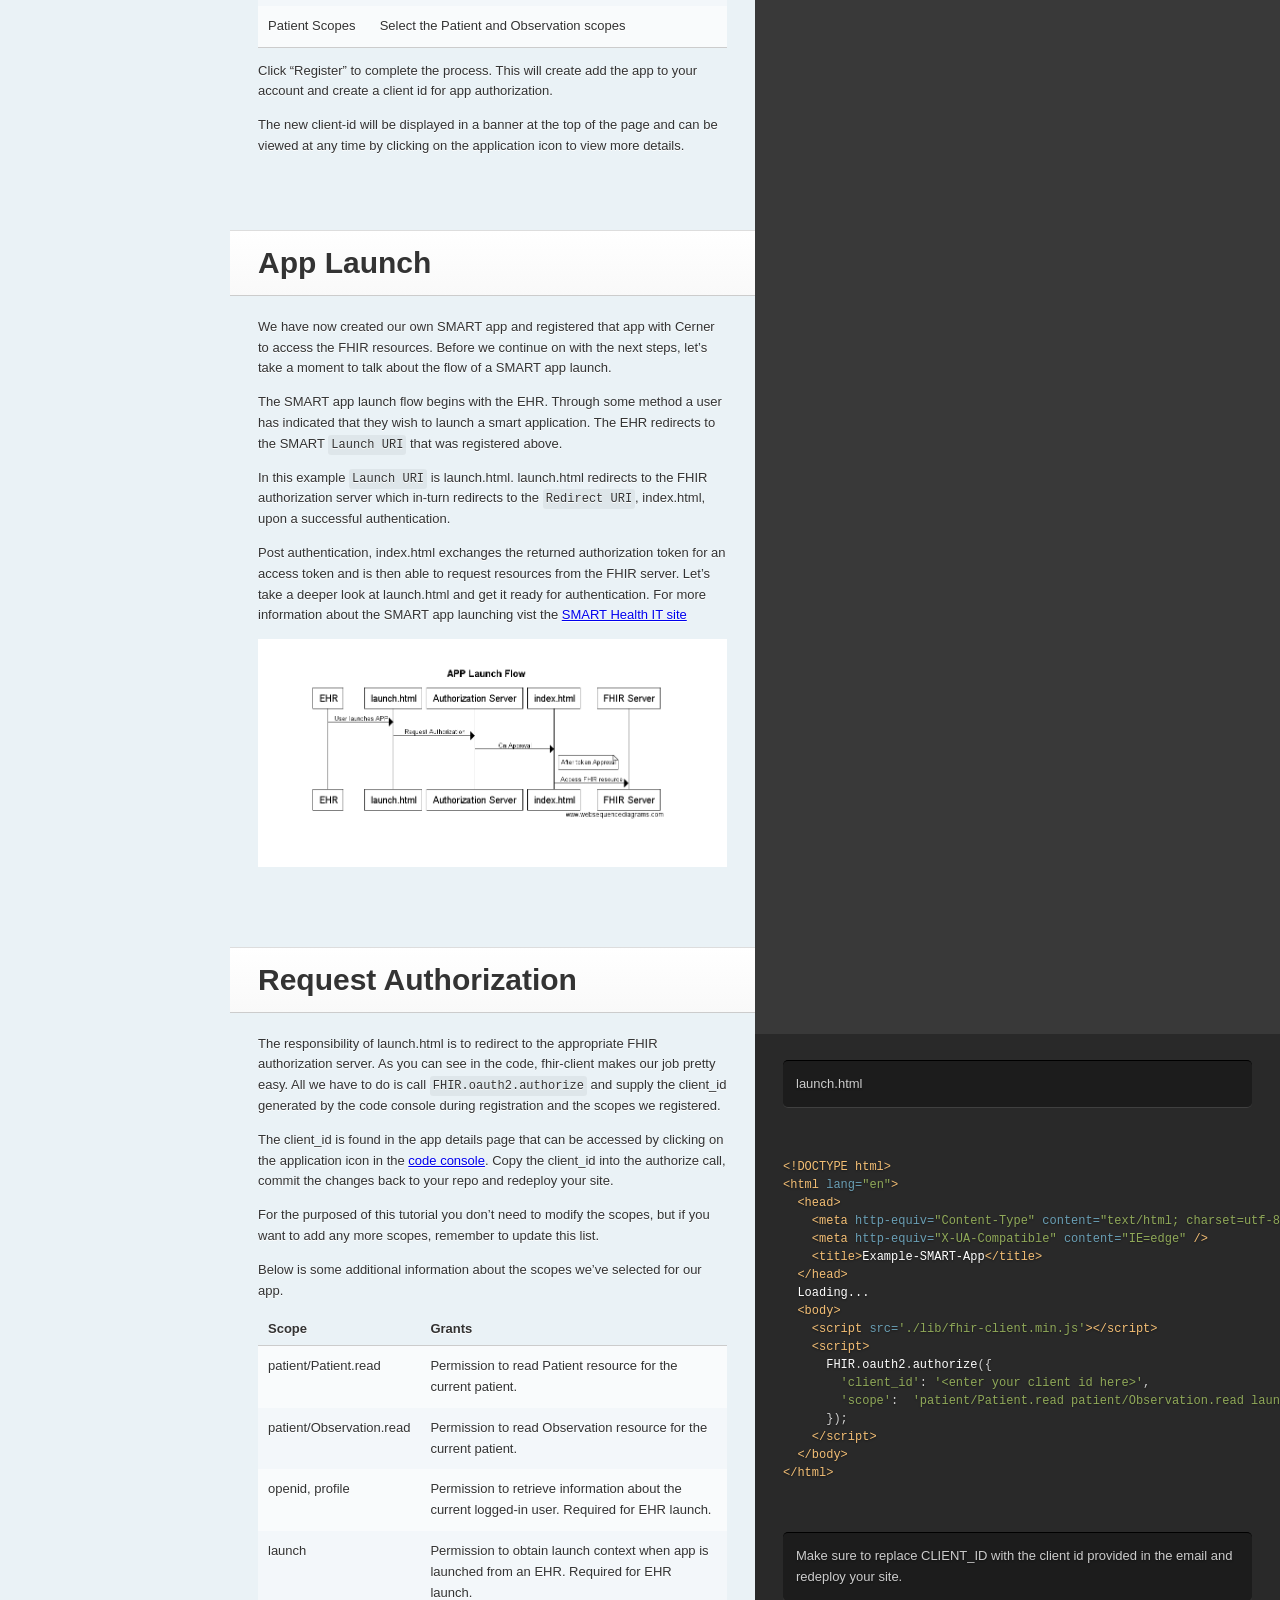
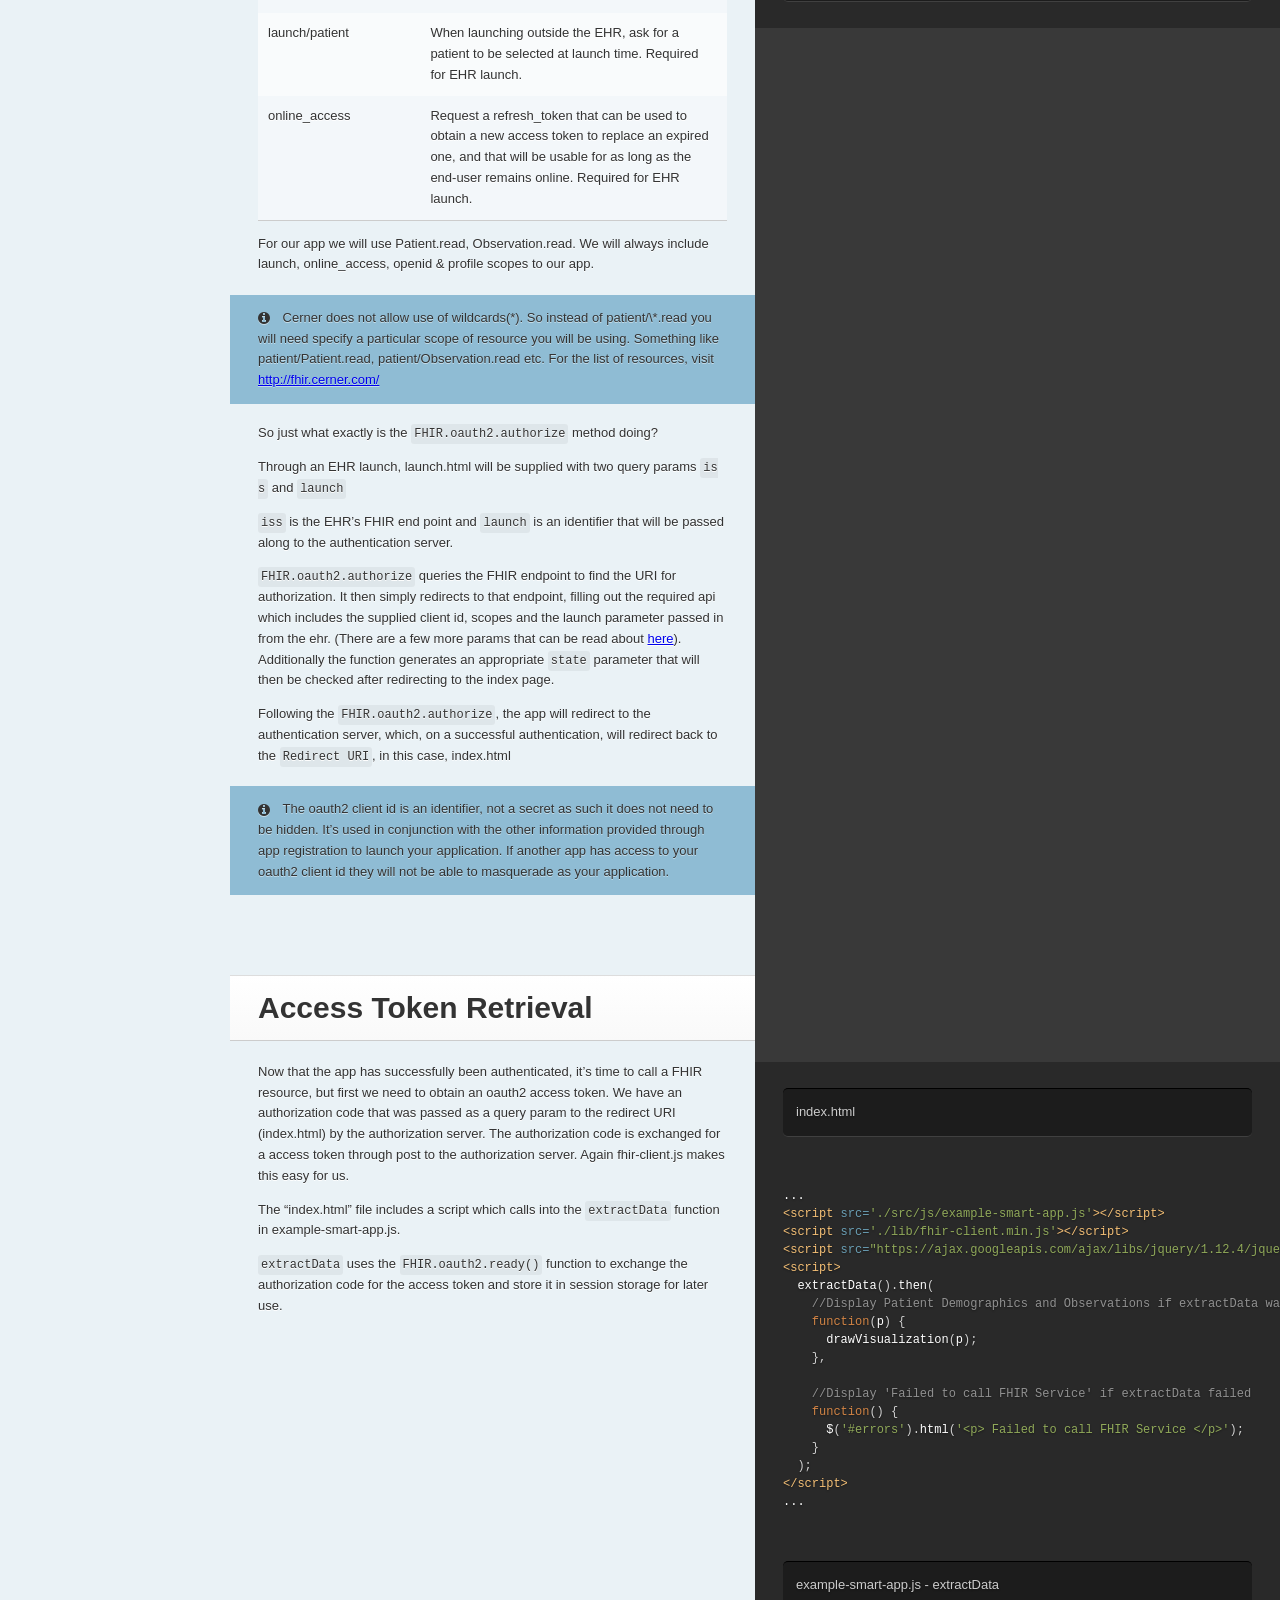
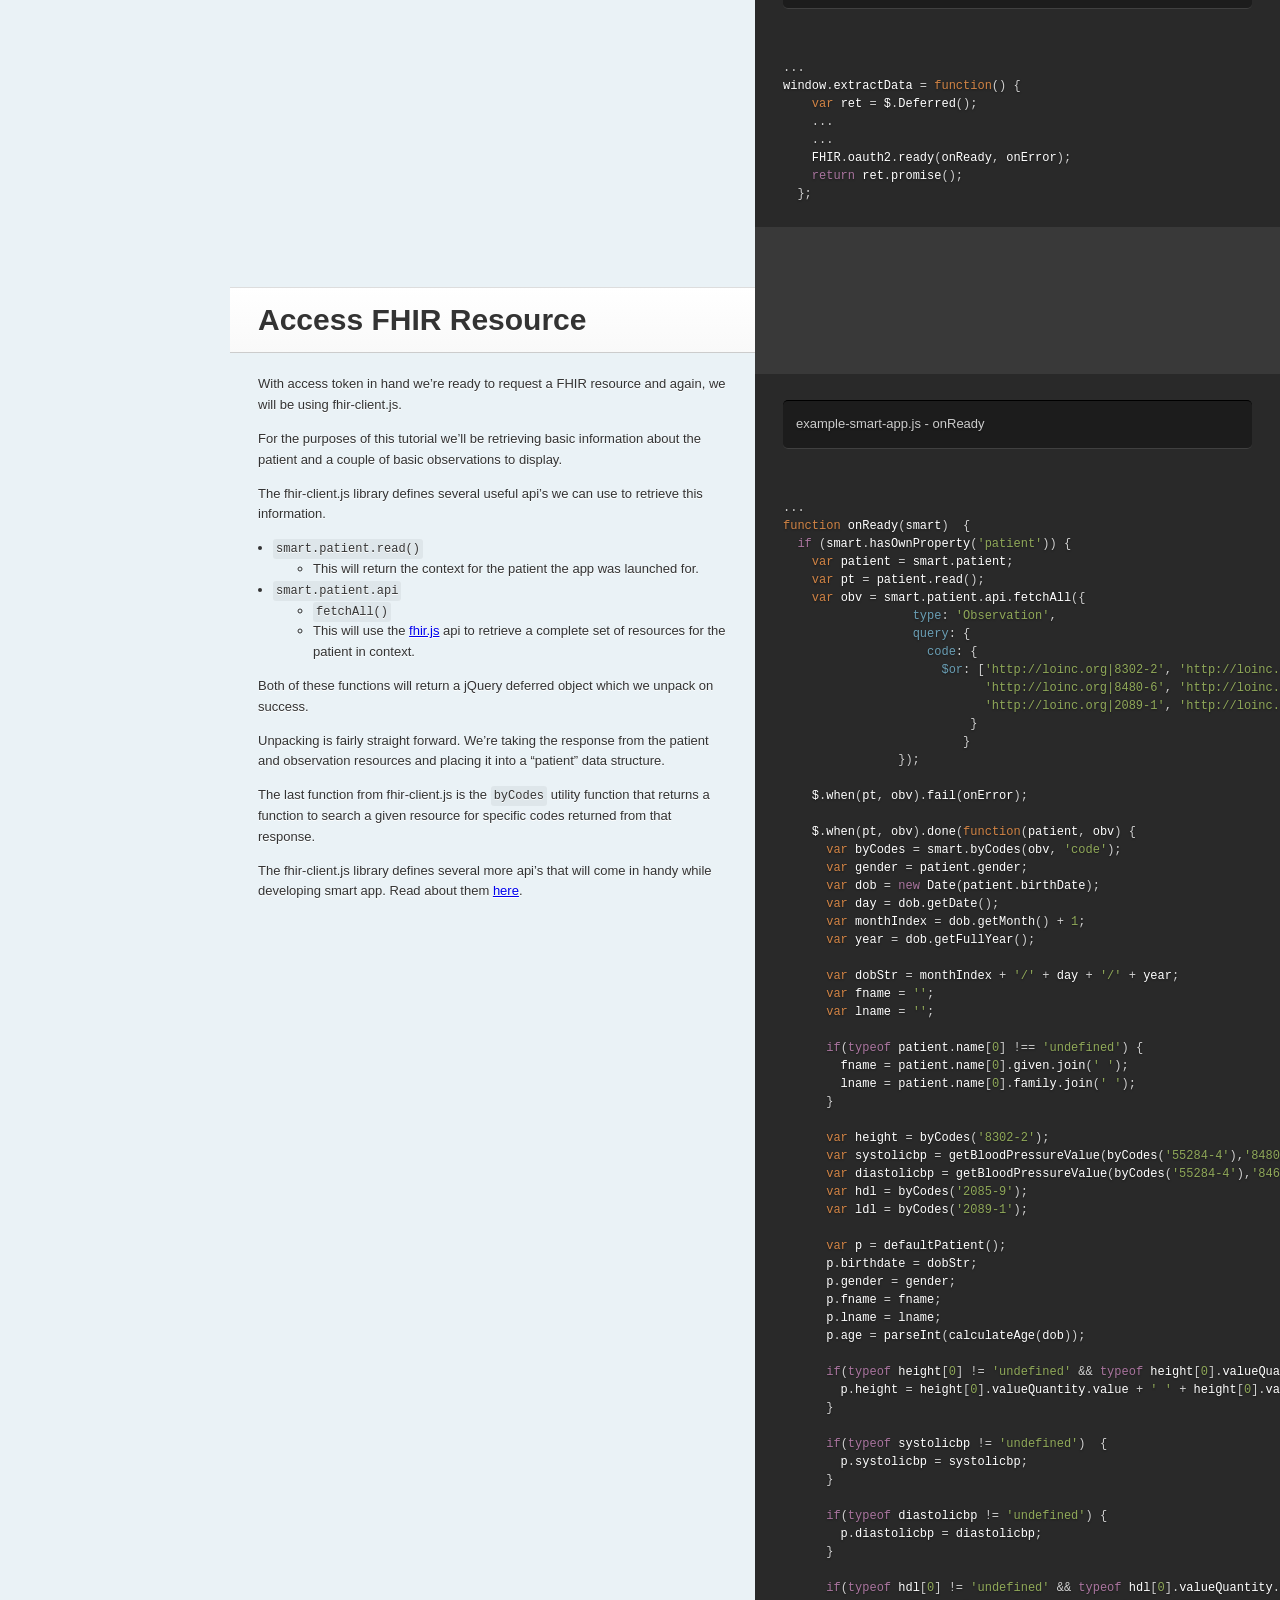
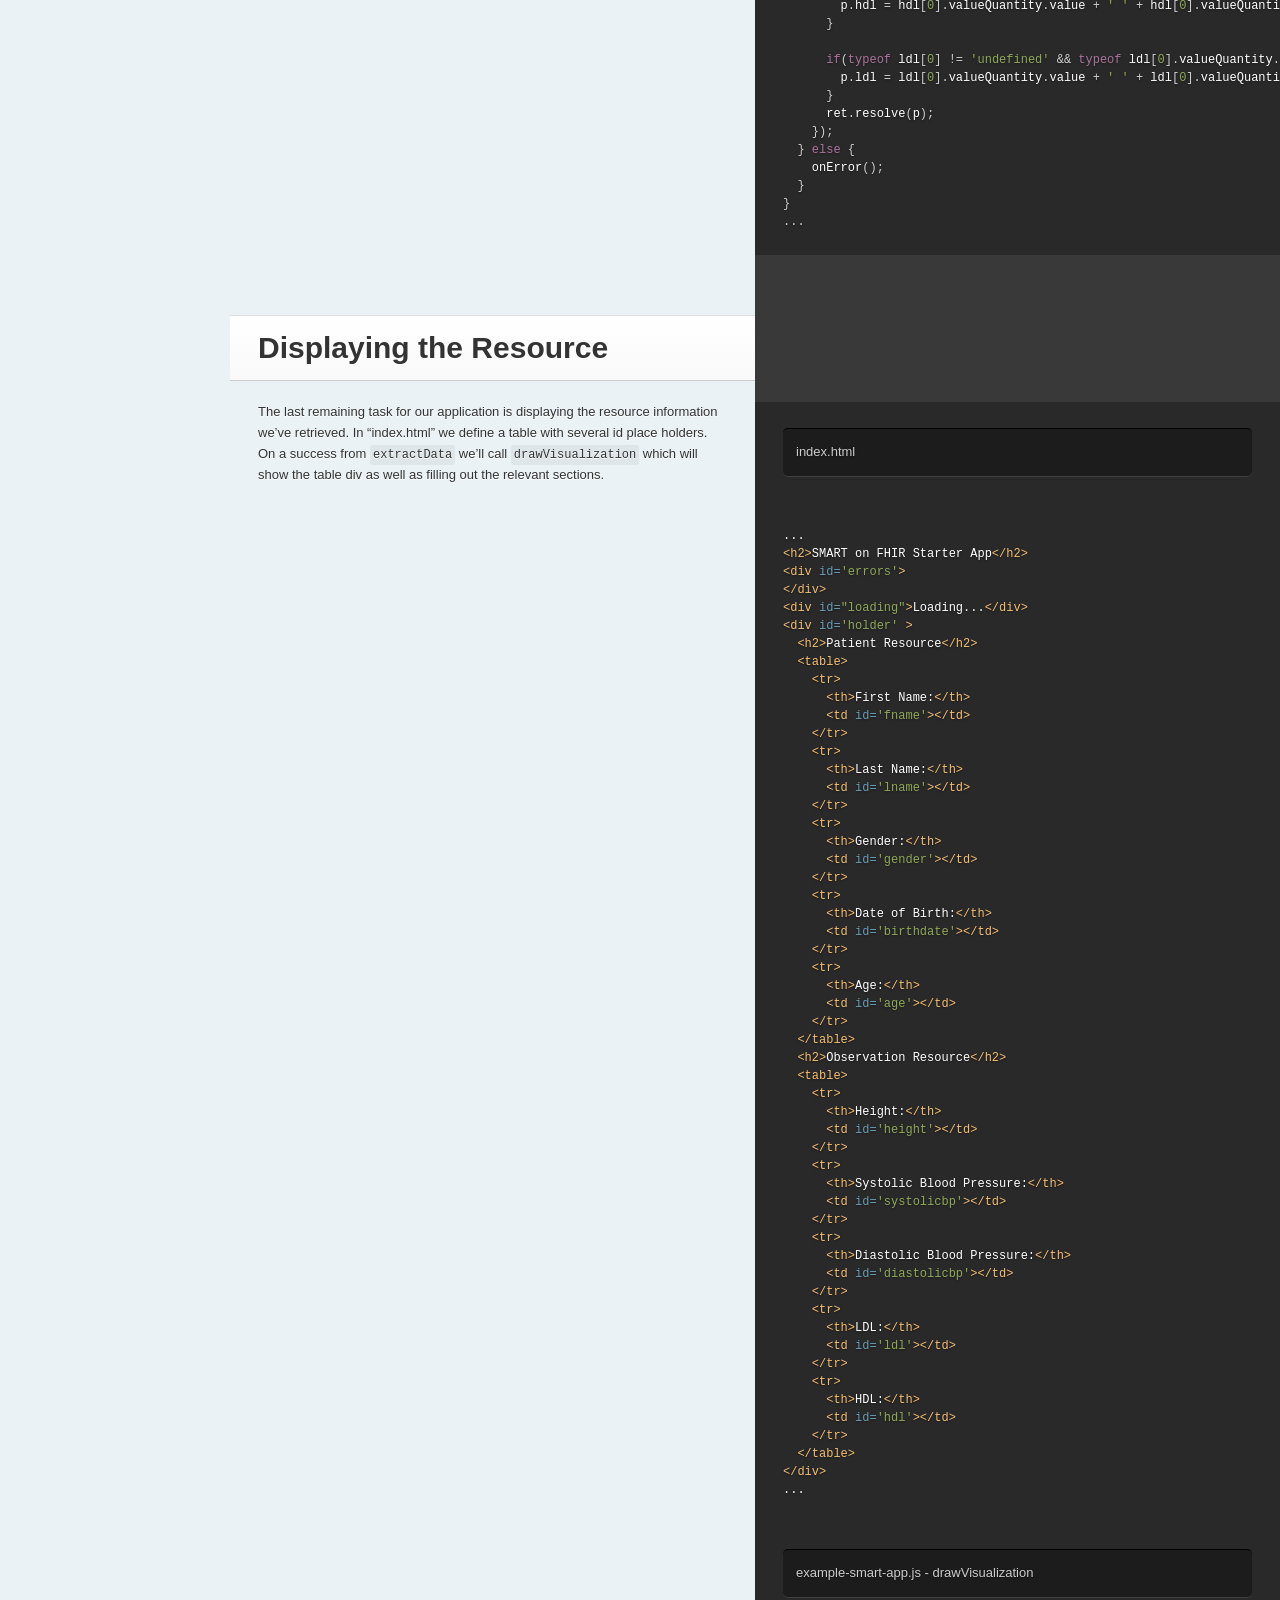
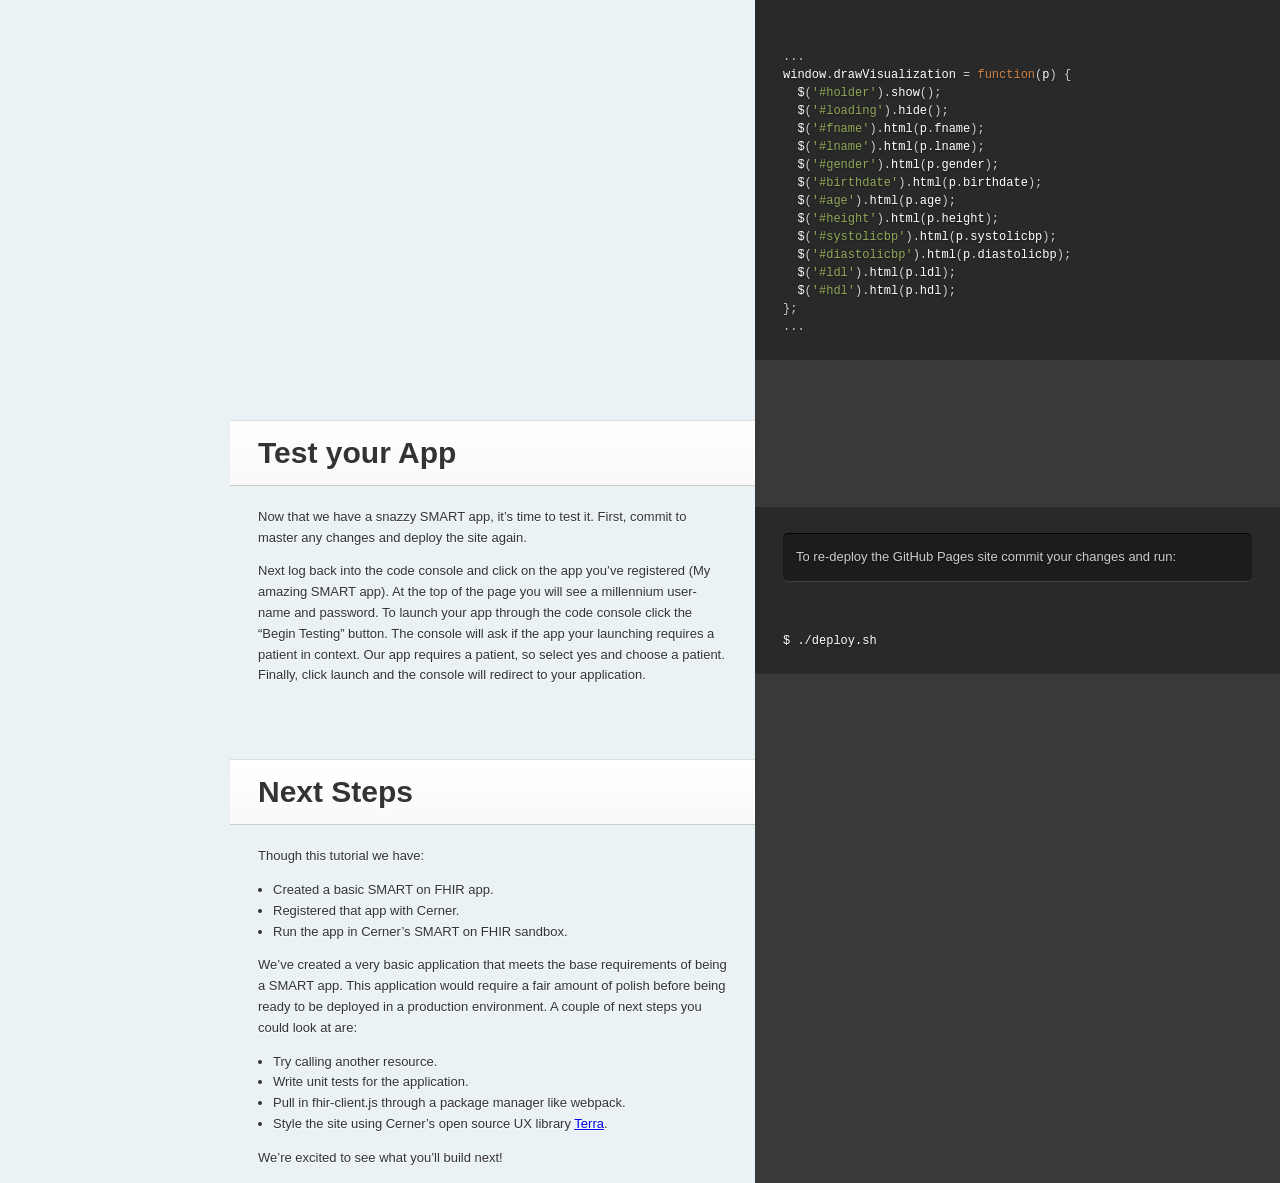
==== commit 49a0416e: "publish: Revert "logging" generated from commit 2768bffae3672980c6d8de11a8ff7d31171ed307" ====
--- a/index.html
+++ b/index.html
@@ -4,7 +4,7 @@
     <meta charset="utf-8">
     <meta content="IE=edge,chrome=1" http-equiv="X-UA-Compatible">
     <meta name="viewport" content="width=device-width, initial-scale=1, maximum-scale=1">
-    <title>SMART on FHIR Starter APP</title>
+    <title>SMART on FHIR app tutorial</title>
 
     <style>
       .highlight table td { padding: 5px; }
@@ -125,6 +125,13 @@
 <li>Run an app in Cerner&rsquo;s SMART on FHIR sandbox.</li>
 </ul>
 
+<h1 id="prerequisites">Prerequisites</h1>
+
+<ul>
+<li>A public <a href="http://www.github.com">GitHub</a> account</li>
+<li>Ruby and bundler (recommended for deployment but optional)</li>
+</ul>
+
 <h1 id="project-setup">Project Setup</h1>
 
 <p>Fork this tutorial from <a href="https://github.com/parthivbhagat/smart-tutorial">smart-tutorial</a> using github&rsquo;s ui.</p>
@@ -144,21 +151,6 @@
 <p>Located in the lib folder, this is a minified version of <a href="https://github.com/smart-on-fhir/client-js">fhir-client.js</a> which is an open source library designed to assist with FHIR&rsquo;s OAUTH2 and resource transactions.</p>
 
 <p>It provides apis to get authorization tokens, provide information about the user and patient record in context, and issue API calls to fetch FHIR resources. This tutorial will lead you through the basics of building a SMART app using the JavaScript client.</p>
-
-<p>SMART JS client uses the open-source library <a href="https://github.com/smart-on-fhir/fhir.js">fhir.js</a> to interface with SMART API servers. Upon successful initialization and negotiation of the SMART authorization sequence, the client will expose instances of the fhir.js client via the following handles :</p>
-
-<ul>
-<li><em>smart.api</em>
-
-<ul>
-<li>Non-context aware API for executing operations on all authorized resources.</li>
-</ul></li>
-<li><em>smart.patient.api</em>
-
-<ul>
-<li>Context aware API which automatically applies its operations to the patient in context. Only exposed when a patient is in context.</li>
-</ul></li>
-</ul>
 
 <p>Additional documentation on fhir-client.js can be found <a href="http://docs.smarthealthit.org/clients/javascript/">here</a>.</p>
 
@@ -191,15 +183,23 @@
 </code></pre>
 
 <blockquote>
+<p>Before the first deploy you must run bundle install</p>
+</blockquote>
+<pre class="highlight shell"><code><span class="gp">$ </span>bundle install
+</code></pre>
+
+<blockquote>
 <p>To re-deploy the GitHub Pages site commit your changes and run:</p>
 </blockquote>
 <pre class="highlight shell"><code><span class="gp">$ </span>./deploy.sh
 </code></pre>
 
 <blockquote>
+<p>Alternatively if ruby cannot be installed on your machine you can manually checkout the gh-pages branch and push changes to the example-smart-app folder.</p>
+
 <p>The SMART app will be available at:</p>
 </blockquote>
-<pre class="highlight plaintext"><code>https://&lt;your-username&gt;.github.io/smart-tutorial/example-smart-app/
+<pre class="highlight plaintext"><code>https://&lt;your-username&gt;.github.io/smart-tutorial/example-smart-app
 </code></pre>
 
 <blockquote>
@@ -212,7 +212,7 @@
 
 <p>Setting up GitHub pages is easy, so easy in fact that it&rsquo;s already done for you. GitHub pages works by hosting content from a gh-pages branch. Since you forked the tutorial the gh-pages branch is already created, however GitHub won&rsquo;t publish your site until you make a change to the gh-pages branch, so let&rsquo;s make a change. Modify the index.html page to include your GitHub user-name in the title, commit, and push the change to master.</p>
 
-<p>Now that we have a change, let&rsquo;s redeploy the App. Because this tutorial is built from Slate, we have a handy built in script to deploy changes to the GitHub Pages branch. Go ahead run ./deploy.sh to deploy your SMART app.</p>
+<p>Now that we have a change, let&rsquo;s redeploy the App. Because this tutorial is built from Slate, we have a handy built in script to deploy changes to the GitHub Pages branch. First if you haven&rsquo;t already run <code class="prettyprint">bundle install</code>.  Go ahead run <code class="prettyprint">./deploy.sh</code> to deploy your SMART app.</p>
 
 <p>Once the app has been redeployed go to <code class="prettyprint">https://&lt;your-username&gt;.github.io/smart-tutorial/example-smart-app/health</code> to ensure your app is available.</p>
 
@@ -248,7 +248,7 @@
 </tr>
 <tr>
 <td>FHIR Spec</td>
-<td><code class="prettyprint">DSTU2</code> The latest spec version supported by Cerner.</td>
+<td><code class="prettyprint">dstu2_provider</code> The latest spec version supported by Cerner.</td>
 </tr>
 <tr>
 <td>Authorized</td>
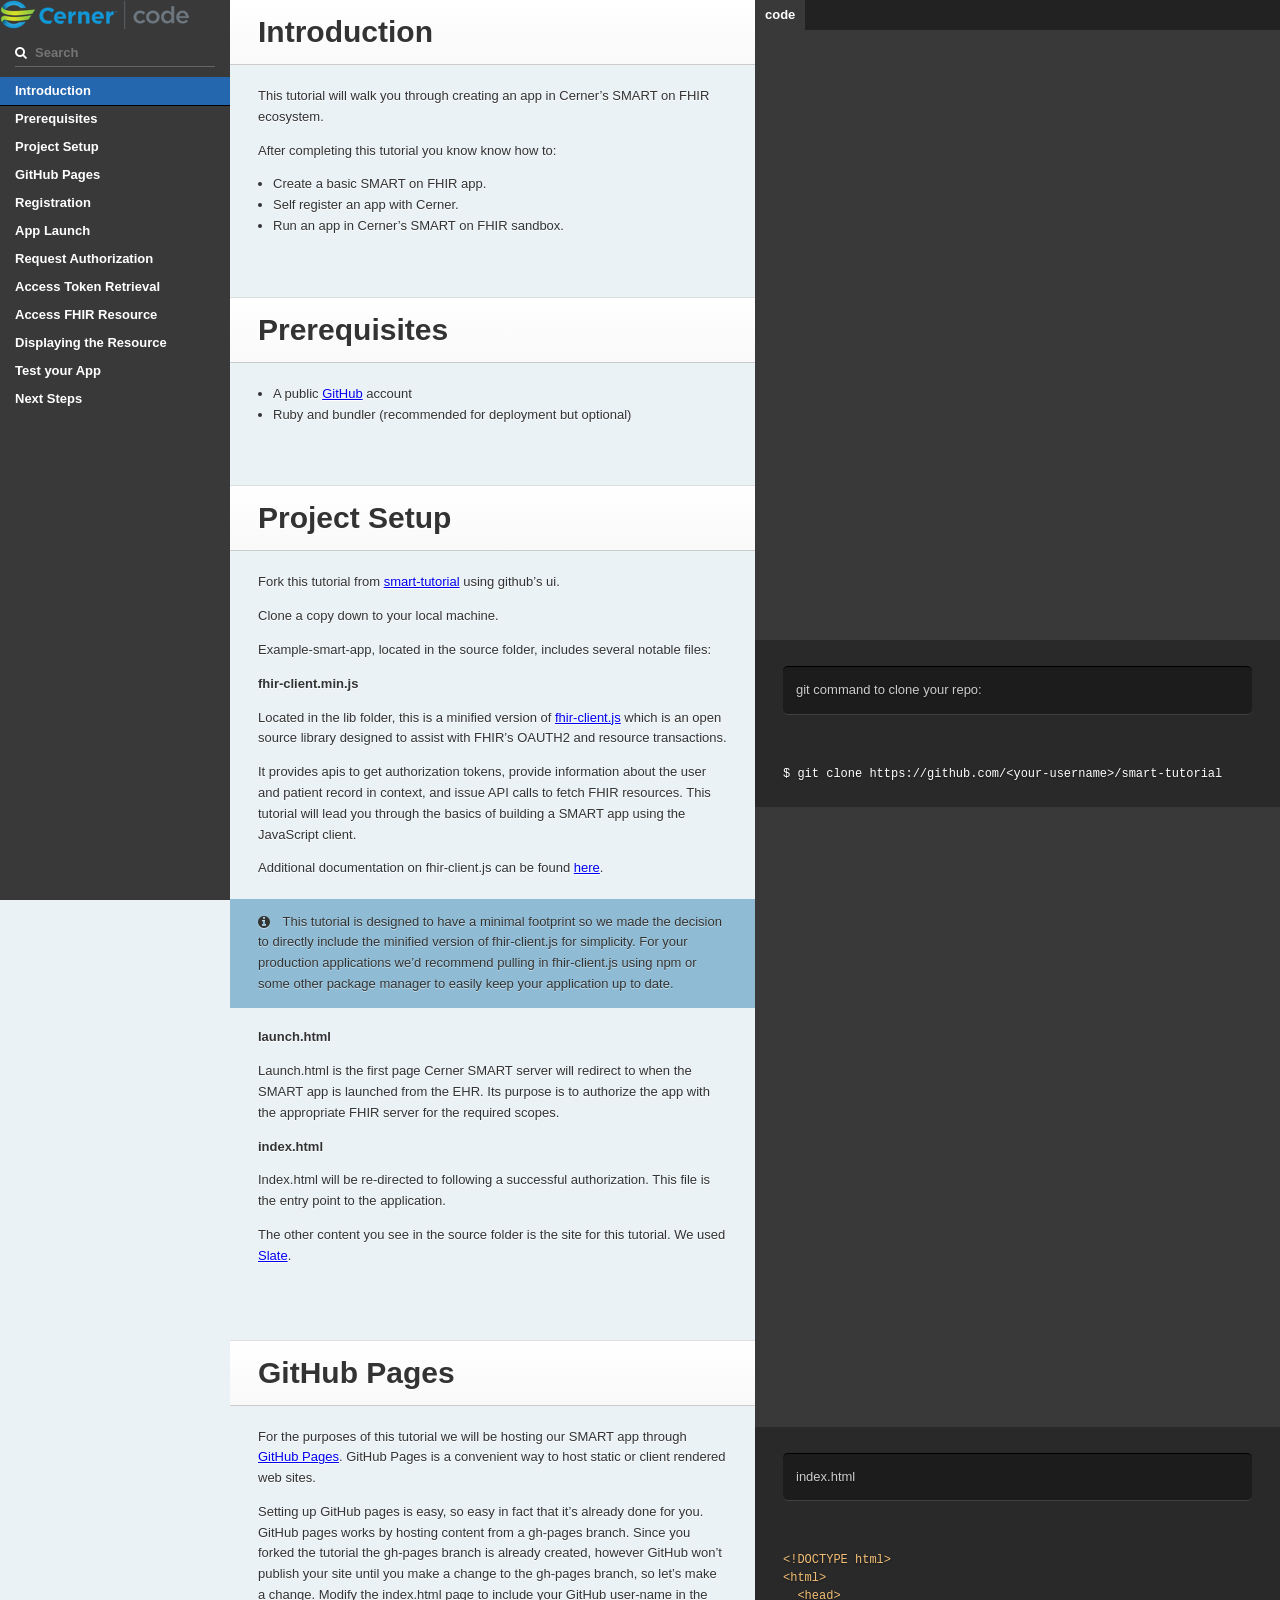
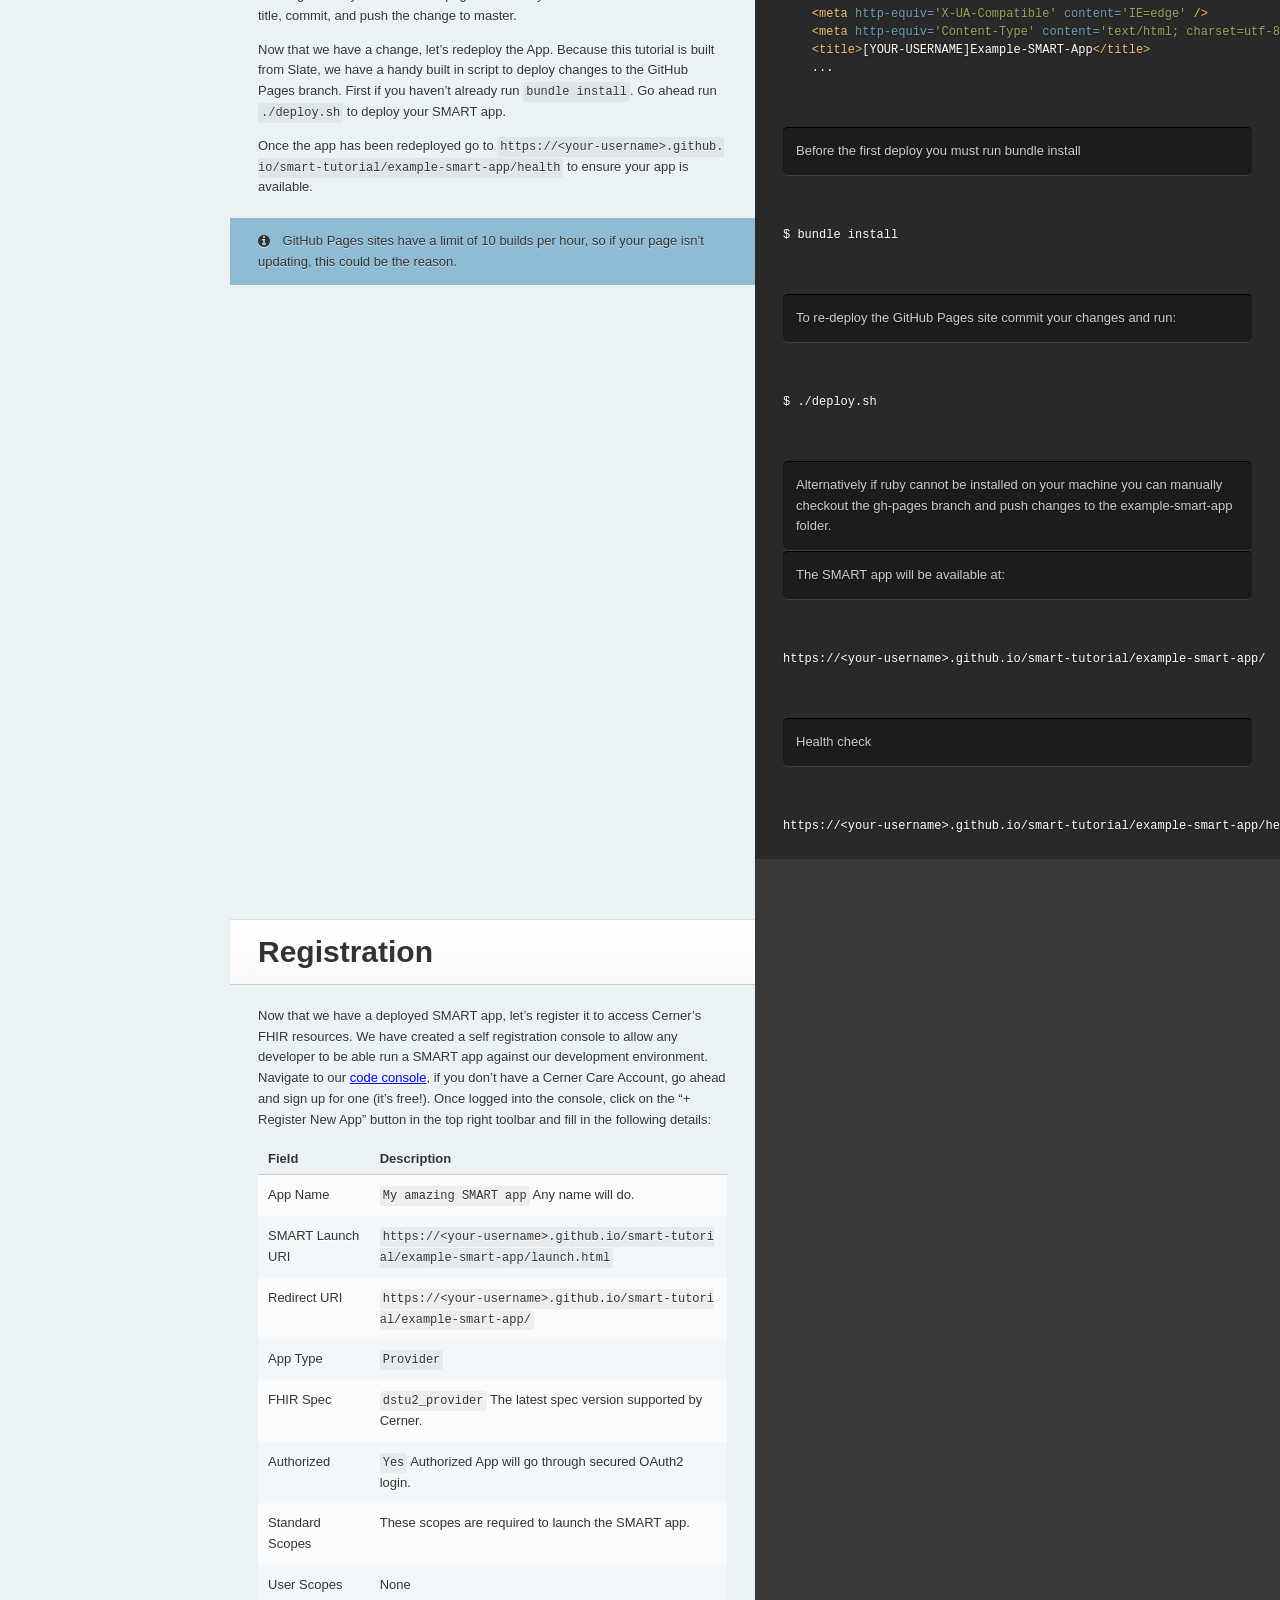
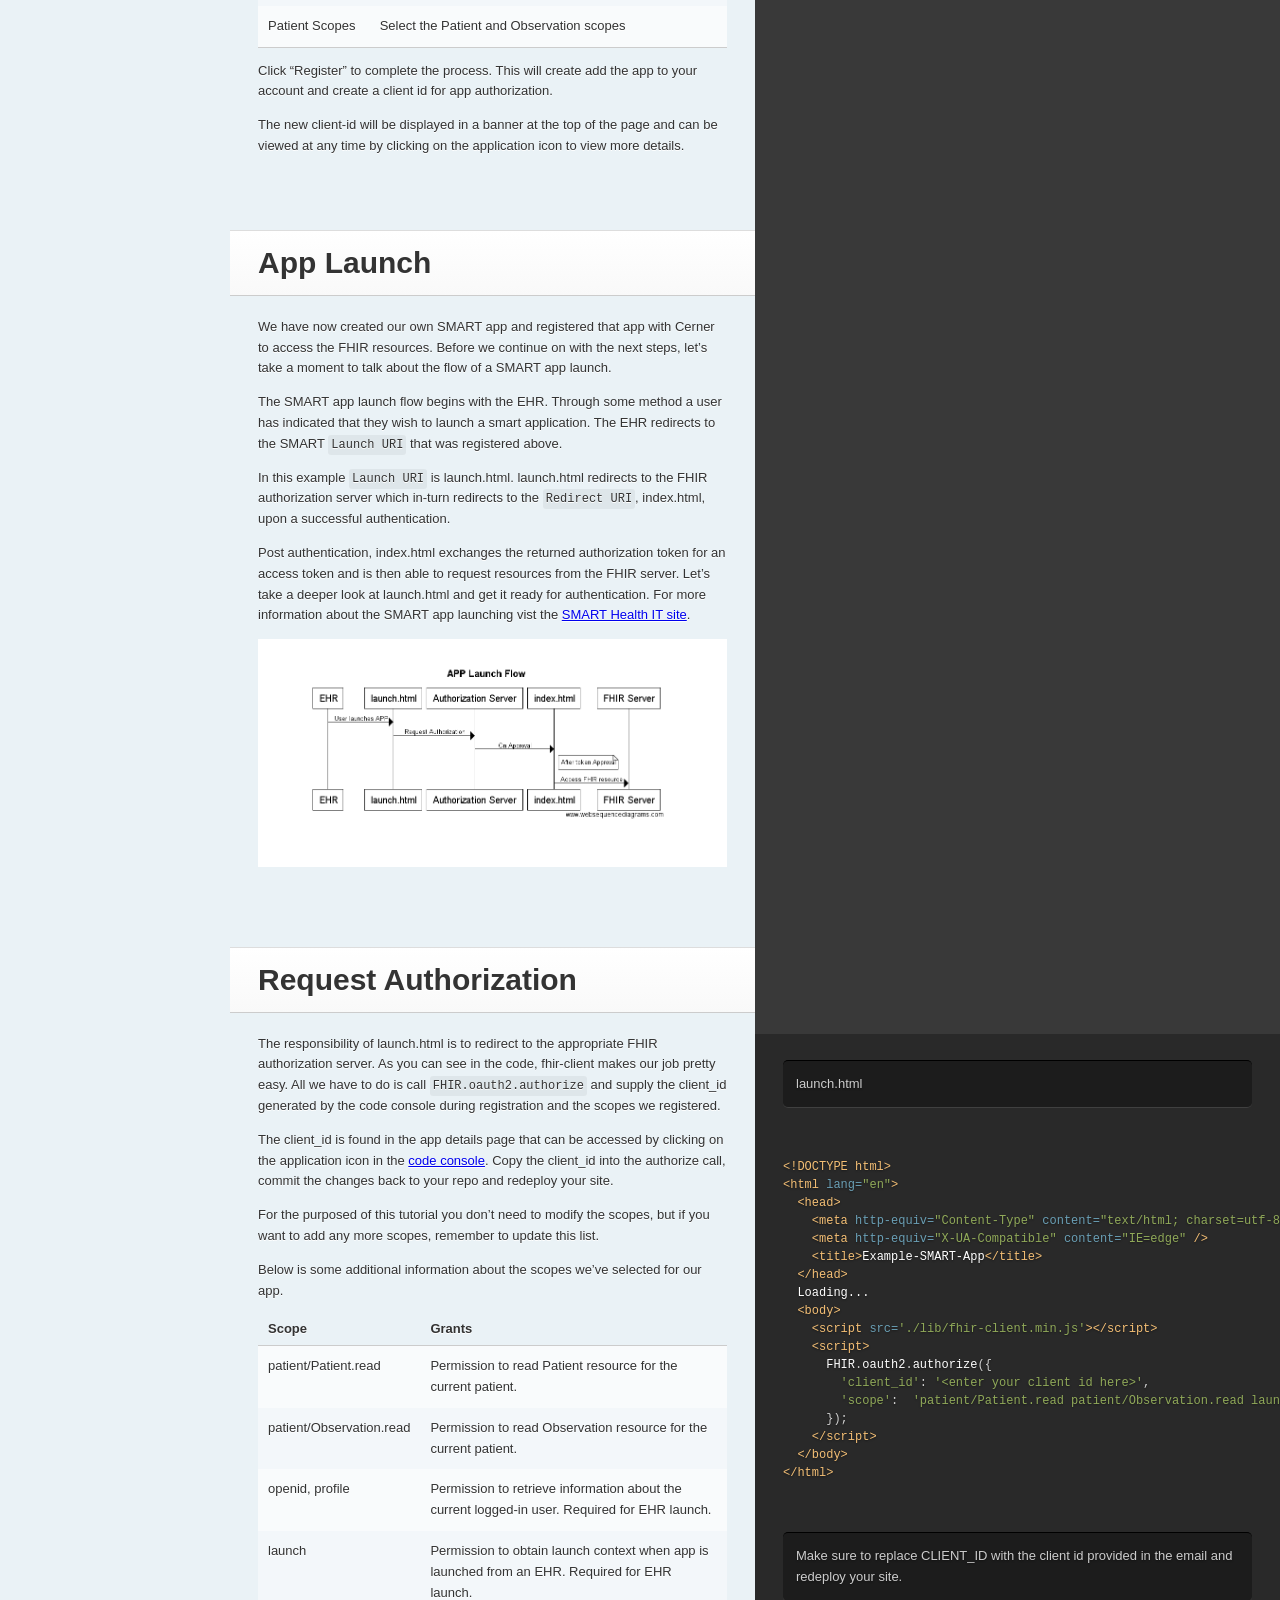
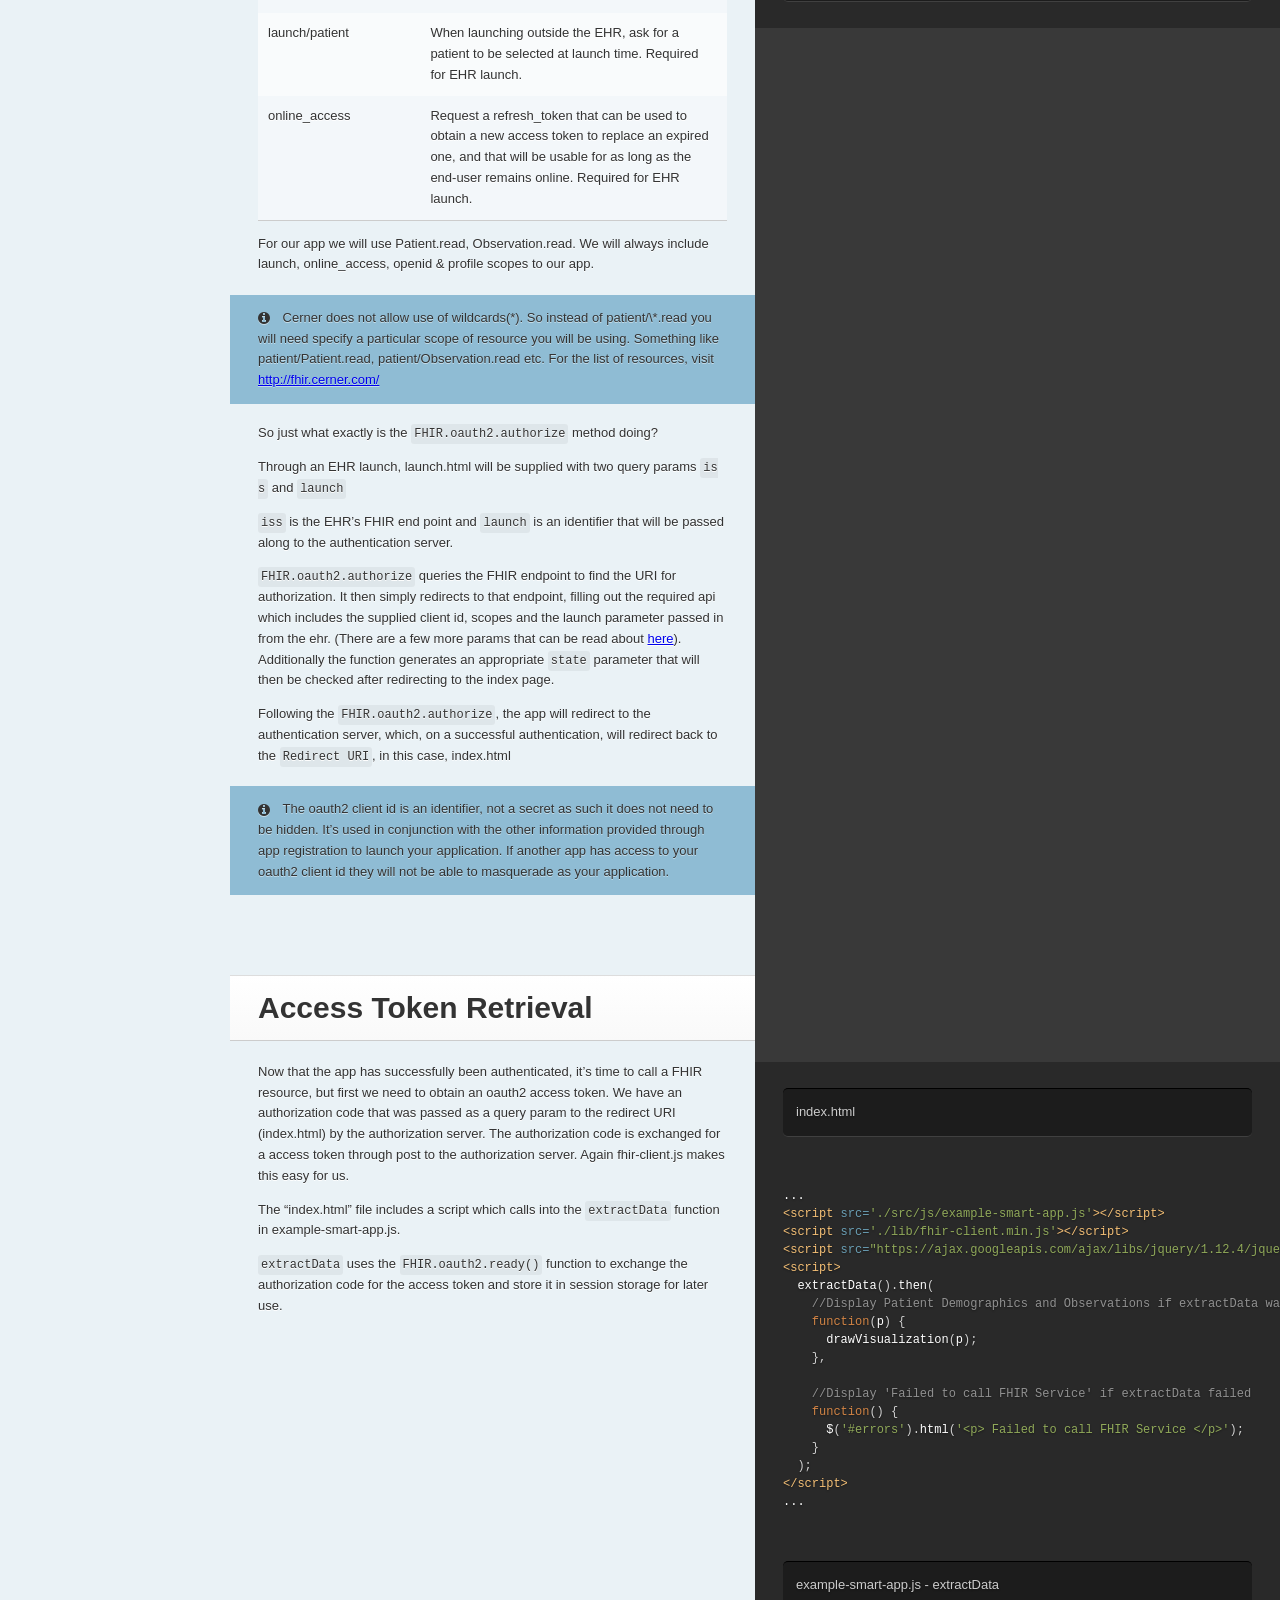
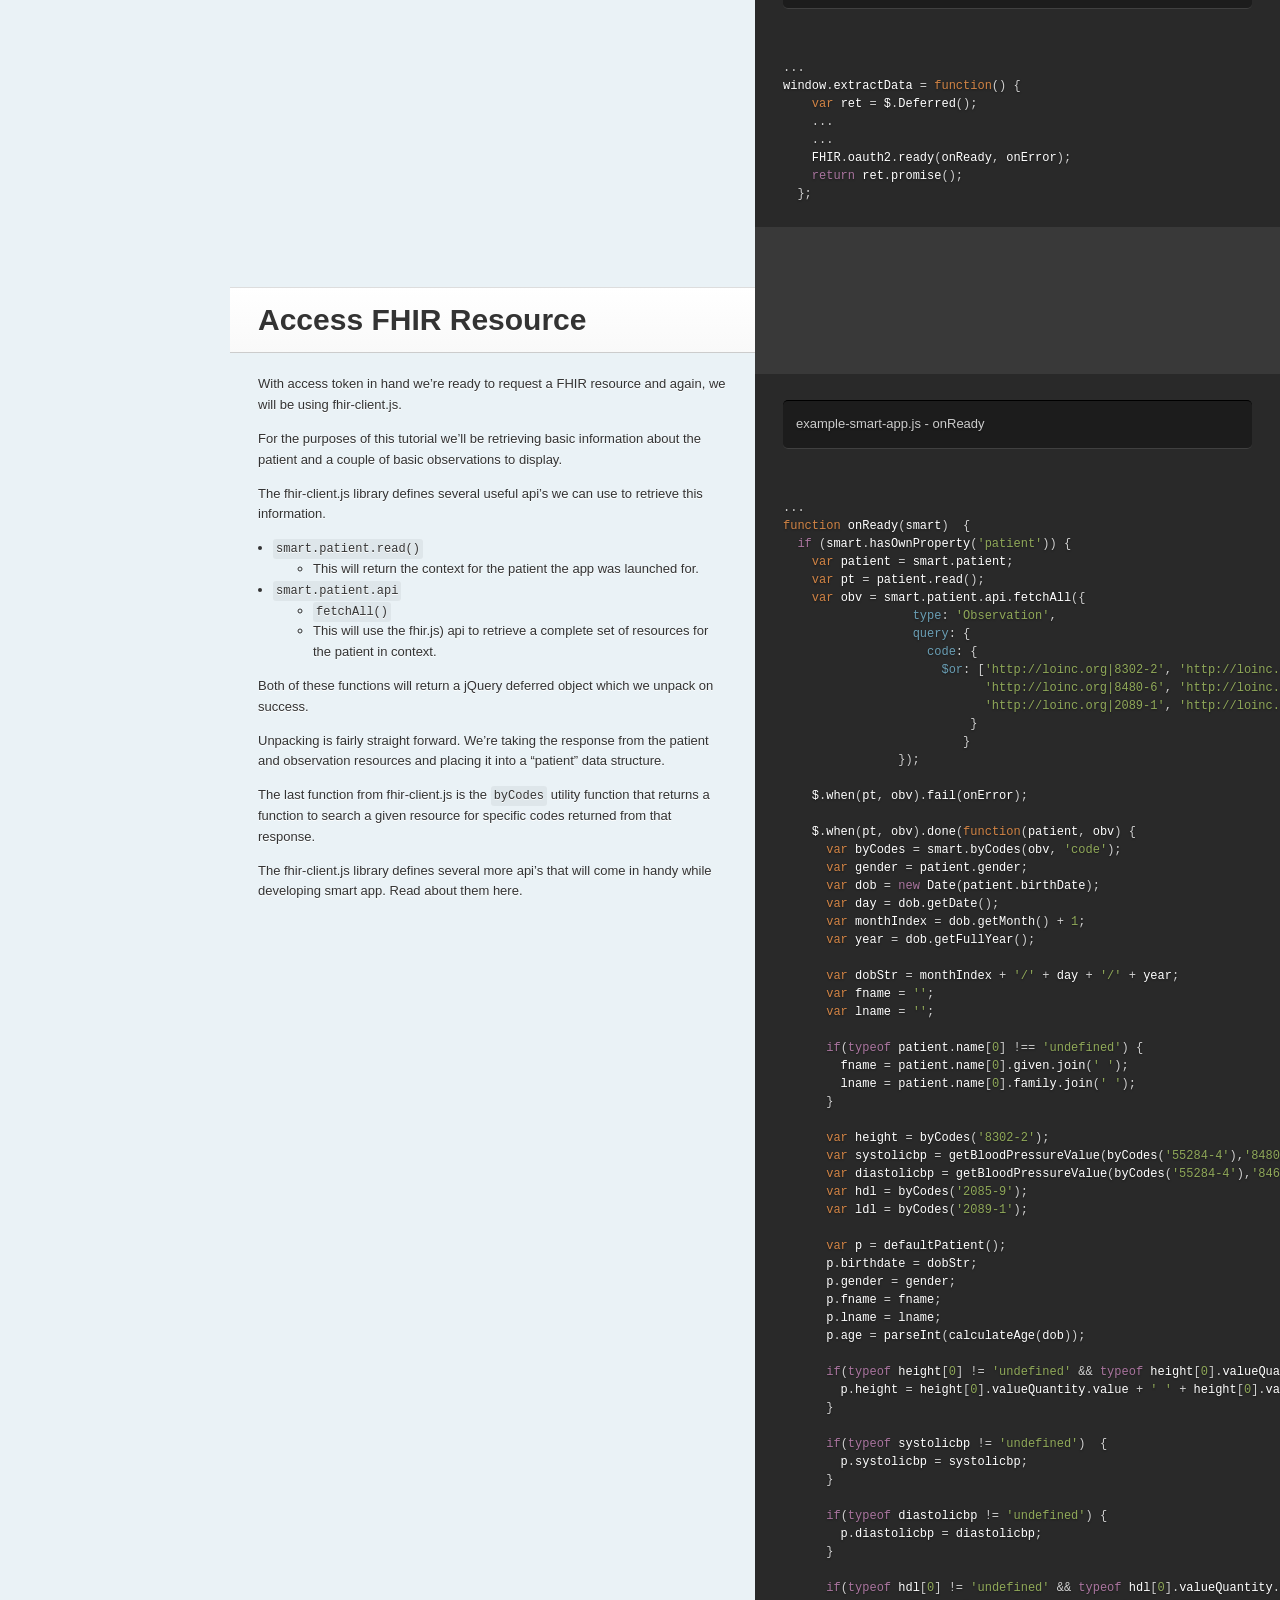
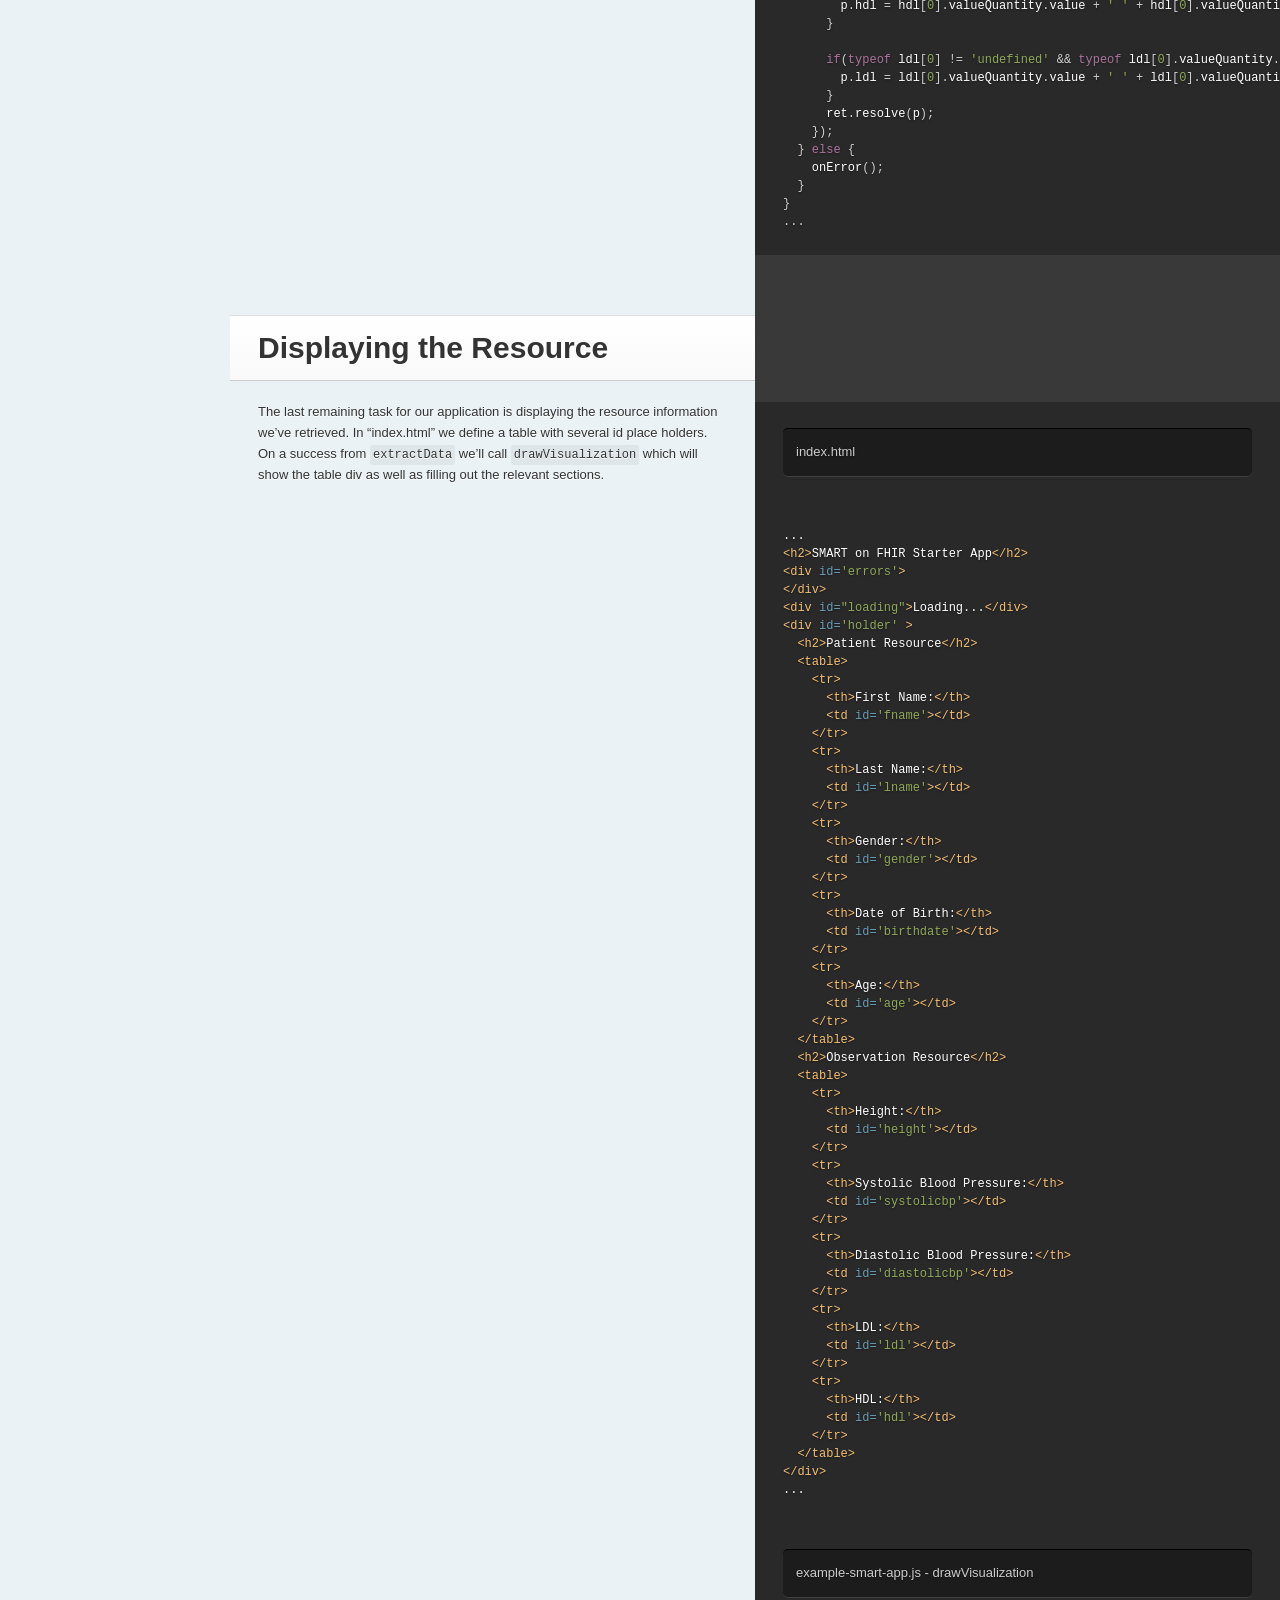
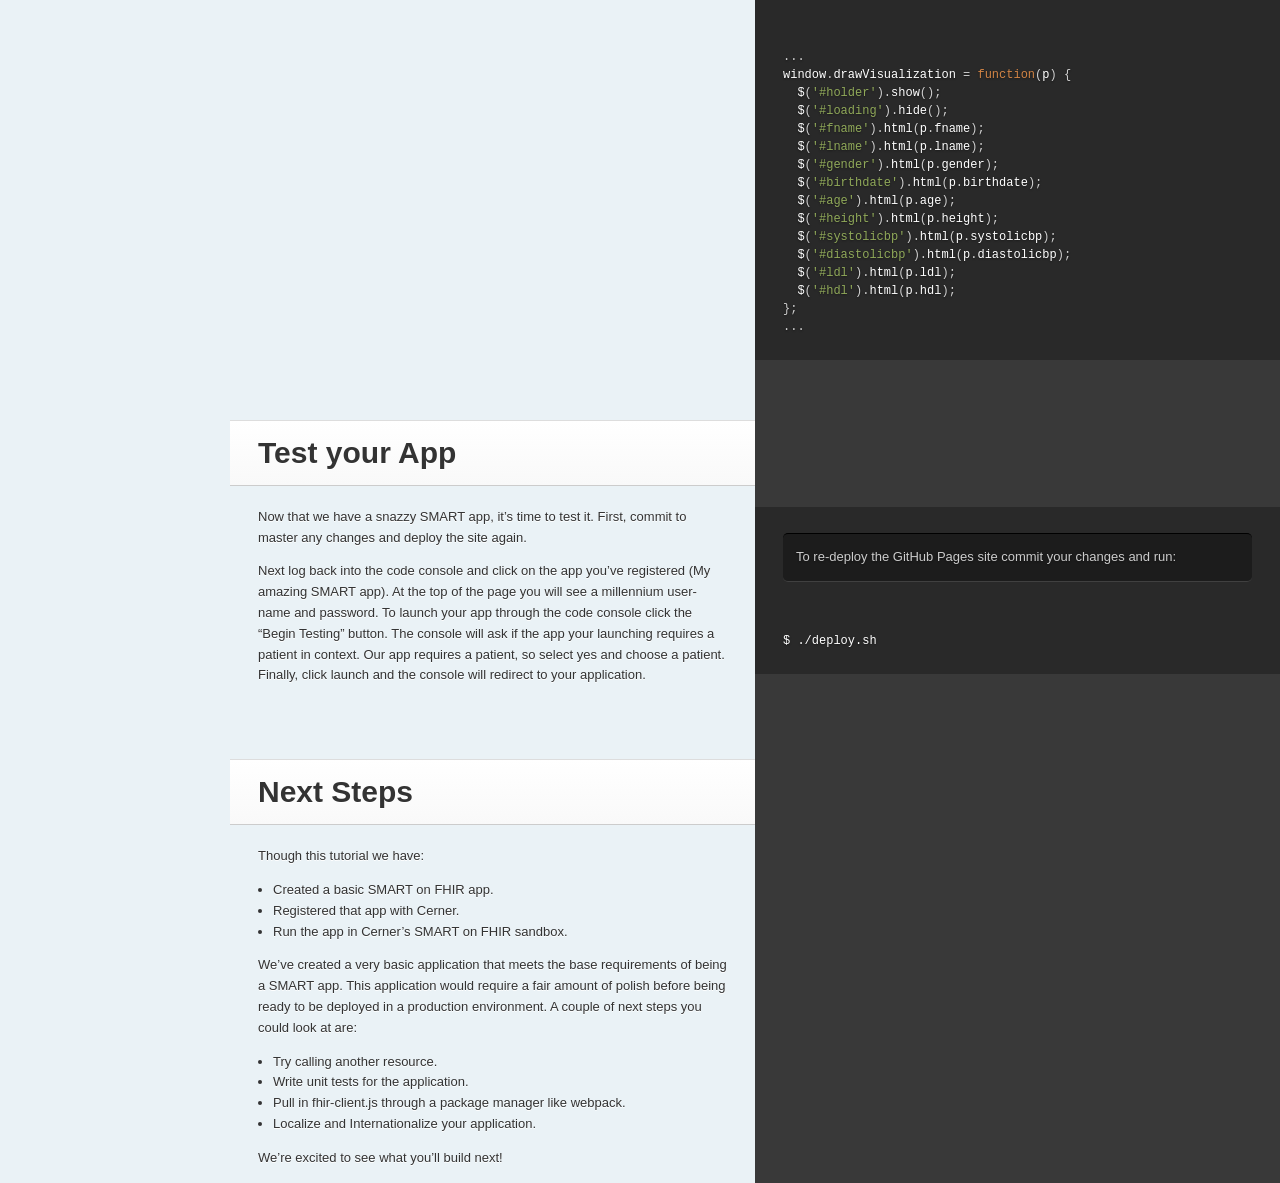
==== commit 24833273: "publish: update links to open in new tab generated from commit e0de6d870e0b3916755d17adb39a667035311" ====
--- a/index.html
+++ b/index.html
@@ -128,13 +128,13 @@
 <h1 id="prerequisites">Prerequisites</h1>
 
 <ul>
-<li>A public <a href="http://www.github.com">GitHub</a> account</li>
+<li>A public <a href="http://www.github.com" target="_blank">GitHub</a> account</li>
 <li>Ruby and bundler (recommended for deployment but optional)</li>
 </ul>
 
 <h1 id="project-setup">Project Setup</h1>
 
-<p>Fork this tutorial from <a href="https://github.com/parthivbhagat/smart-tutorial">smart-tutorial</a> using github&rsquo;s ui.</p>
+<p>Fork this tutorial from <a href="https://github.com/parthivbhagat/smart-tutorial" target="_blank">smart-tutorial</a> using github&rsquo;s ui.</p>
 
 <p>Clone a copy down to your local machine.</p>
 
@@ -148,11 +148,11 @@
 
 <p><strong>fhir-client.min.js</strong></p>
 
-<p>Located in the lib folder, this is a minified version of <a href="https://github.com/smart-on-fhir/client-js">fhir-client.js</a> which is an open source library designed to assist with FHIR&rsquo;s OAUTH2 and resource transactions.</p>
+<p>Located in the lib folder, this is a minified version of <a href="https://github.com/smart-on-fhir/client-js" target="_blank">fhir-client.js</a> which is an open source library designed to assist with FHIR&rsquo;s OAUTH2 and resource transactions.</p>
 
 <p>It provides apis to get authorization tokens, provide information about the user and patient record in context, and issue API calls to fetch FHIR resources. This tutorial will lead you through the basics of building a SMART app using the JavaScript client.</p>
 
-<p>Additional documentation on fhir-client.js can be found <a href="http://docs.smarthealthit.org/clients/javascript/">here</a>.</p>
+<p>Additional documentation on fhir-client.js can be found <a href="http://docs.smarthealthit.org/clients/javascript/" target="_blank">here</a>.</p>
 
 <aside class="notice">
 This tutorial is designed to have a minimal footprint so we made the decision to directly include the minified version of fhir-client.js for simplicity. For your production applications we&rsquo;d recommend pulling in fhir-client.js using npm or some other package manager to easily keep your application up to date.
@@ -166,7 +166,7 @@
 
 <p>Index.html will be re-directed to following a successful authorization. This file is the entry point to the application.</p>
 
-<p>The other content you see in the source folder is the site for this tutorial. We used <a href="https://github.com/lord/slate">Slate</a>.</p>
+<p>The other content you see in the source folder is the site for this tutorial. We used <a href="https://github.com/lord/slate" target="_blank">Slate</a>.</p>
 
 <h1 id="github-pages">GitHub Pages</h1>
 
@@ -199,7 +199,7 @@
 
 <p>The SMART app will be available at:</p>
 </blockquote>
-<pre class="highlight plaintext"><code>https://&lt;your-username&gt;.github.io/smart-tutorial/example-smart-app
+<pre class="highlight plaintext"><code>https://&lt;your-username&gt;.github.io/smart-tutorial/example-smart-app/
 </code></pre>
 
 <blockquote>
@@ -208,7 +208,7 @@
 <pre class="highlight plaintext"><code>https://&lt;your-username&gt;.github.io/smart-tutorial/example-smart-app/health
 </code></pre>
 
-<p>For the purposes of this tutorial we will be hosting our SMART app through <a href="https://help.github.com/articles/what-is-github-pages">GitHub Pages</a>. GitHub Pages is a convenient way to host static or client rendered web sites.</p>
+<p>For the purposes of this tutorial we will be hosting our SMART app through <a href="https://help.github.com/articles/what-is-github-pages" target="_blank">GitHub Pages</a>. GitHub Pages is a convenient way to host static or client rendered web sites.</p>
 
 <p>Setting up GitHub pages is easy, so easy in fact that it&rsquo;s already done for you. GitHub pages works by hosting content from a gh-pages branch. Since you forked the tutorial the gh-pages branch is already created, however GitHub won&rsquo;t publish your site until you make a change to the gh-pages branch, so let&rsquo;s make a change. Modify the index.html page to include your GitHub user-name in the title, commit, and push the change to master.</p>
 
@@ -222,7 +222,7 @@
 
 <h1 id="registration">Registration</h1>
 
-<p>Now that we have a deployed SMART app, let&rsquo;s register it to access Cerner&rsquo;s FHIR resources. We have created a self registration console to allow any developer to be able run a SMART app against our development environment. Navigate to our <a href="https://code.cerner.com/developer/smart-on-fhir/smart_apps">code console</a>, if you don&rsquo;t have a Cerner Care Account, go ahead and sign up for one (it&rsquo;s free!). Once logged into the console, click on the &ldquo;+ Register New App&rdquo; button in the top right toolbar and fill in the following details:</p>
+<p>Now that we have a deployed SMART app, let&rsquo;s register it to access Cerner&rsquo;s FHIR resources. We have created a self registration console to allow any developer to be able run a SMART app against our development environment. Navigate to our <a href="https://code.cerner.com/developer/smart-on-fhir/smart_apps" target="_blank">code console</a>, if you don&rsquo;t have a Cerner Care Account, go ahead and sign up for one (it&rsquo;s free!). Once logged into the console, click on the &ldquo;+ Register New App&rdquo; button in the top right toolbar and fill in the following details:</p>
 
 <table><thead>
 <tr>
@@ -240,7 +240,7 @@
 </tr>
 <tr>
 <td>Redirect URI</td>
-<td><code class="prettyprint">https://&lt;your-username&gt;.github.io/smart-tutorial/example-smart-app</code></td>
+<td><code class="prettyprint">https://&lt;your-username&gt;.github.io/smart-tutorial/example-smart-app/</code></td>
 </tr>
 <tr>
 <td>App Type</td>
@@ -280,7 +280,7 @@
 
 <p>In this example <code class="prettyprint">Launch URI</code> is launch.html. launch.html redirects to the FHIR authorization server which in-turn redirects to the <code class="prettyprint">Redirect URI</code>, index.html, upon a successful authentication.</p>
 
-<p>Post authentication, index.html exchanges the returned authorization token for an access token and is then able to request resources from the FHIR server. Let&rsquo;s take a deeper look at launch.html and get it ready for authentication. For more information about the SMART app launching vist the <a href="http://docs.smarthealthit.org/authorization/">SMART Health IT site</a></p>
+<p>Post authentication, index.html exchanges the returned authorization token for an access token and is then able to request resources from the FHIR server. Let&rsquo;s take a deeper look at launch.html and get it ready for authentication. For more information about the SMART app launching vist the <a href="http://docs.smarthealthit.org/authorization/" target="_blank">SMART Health IT site</a>.</p>
 
 <p><img title="High Level EHR APP Launch Flow" alt="alt text" src="images/ehr_launch_seq.png" /></p>
 
@@ -315,7 +315,7 @@
 
 <p>The responsibility of launch.html is to redirect to the appropriate FHIR authorization server. As you can see in the code, fhir-client makes our job pretty easy. All we have to do is call <code class="prettyprint">FHIR.oauth2.authorize</code> and supply the client_id generated by the code console during registration and the scopes we registered.</p>
 
-<p>The client_id is found in the app details page that can be accessed by clicking on the application icon in the <a href="https://code.cerner.com/developer/smart-on-fhir/smart_apps">code console</a>. Copy the client_id into the authorize call, commit the changes back to your repo and redeploy your site.</p>
+<p>The client_id is found in the app details page that can be accessed by clicking on the application icon in the <a href="https://code.cerner.com/developer/smart-on-fhir/smart_apps" target="_blank">code console</a>. Copy the client_id into the authorize call, commit the changes back to your repo and redeploy your site.</p>
 
 <p>For the purposed of this tutorial you don&rsquo;t need to modify the scopes, but if you want to add any more scopes, remember to update this list.</p>
 
@@ -367,7 +367,7 @@
 <p><code class="prettyprint">iss</code> is the EHR&rsquo;s FHIR end point and <code class="prettyprint">launch</code> is an identifier that will be passed along to the authentication server.</p>
 
 <p><code class="prettyprint">FHIR.oauth2.authorize</code> queries the FHIR endpoint to find the URI for authorization.
-It then simply redirects to that endpoint, filling out the required api which includes the supplied client id, scopes and the launch parameter passed in from the ehr. (There are a few more params that can be read about <a href="http://docs.smarthealthit.org/authorization/">here</a>). Additionally the function generates an appropriate <code class="prettyprint">state</code> parameter that will then be checked after redirecting to the index page.</p>
+It then simply redirects to that endpoint, filling out the required api which includes the supplied client id, scopes and the launch parameter passed in from the ehr. (There are a few more params that can be read about <a href='http://docs.smarthealthit.org/authorization/)'>here</a>). Additionally the function generates an appropriate <code class="prettyprint">state</code> parameter that will then be checked after redirecting to the index page.</p>
 
 <p>Following the <code class="prettyprint">FHIR.oauth2.authorize</code>, the app will redirect to the authentication server, which, on a successful authentication, will redirect back to the <code class="prettyprint">Redirect URI</code>, in this case, index.html</p>
 
@@ -516,7 +516,7 @@
 
 <ul>
 <li><code class="prettyprint">fetchAll()</code></li>
-<li>This will use the <a href="https://github.com/FHIR/fhir.js">fhir.js</a> api to retrieve a complete set of resources for the patient in context.</li>
+<li>This will use the <a https://github.com/FHIR/fhir.js)'>fhir.js</a>) api to retrieve a complete set of resources for the patient in context.</li>
 </ul></li>
 </ul>
 
@@ -526,7 +526,7 @@
 
 <p>The last function from fhir-client.js is the <code class="prettyprint">byCodes</code> utility function that returns a function to search a given resource for specific codes returned from that response.</p>
 
-<p>The fhir-client.js library defines several more api&rsquo;s that will come in handy while developing smart app. Read about them <a href="http://docs.smarthealthit.org/clients/javascript/">here</a>.</p>
+<p>The fhir-client.js library defines several more api&rsquo;s that will come in handy while developing smart app. Read about them <a http://docs.smarthealthit.org/clients/javascript/)'>here</a>.</p>
 
 <h1 id="displaying-the-resource">Displaying the Resource</h1>
 
@@ -640,7 +640,7 @@
 <li>Try calling another resource.</li>
 <li>Write unit tests for the application.</li>
 <li>Pull in fhir-client.js through a package manager like webpack.</li>
-<li>Style the site using Cerner&rsquo;s open source UX library <a href="https://github.com/cerner/terra-ui.com">Terra</a>.</li>
+<li>Localize and Internationalize your application.</li>
 </ul>
 
 <p>We&rsquo;re excited to see what you&rsquo;ll build next!</p>
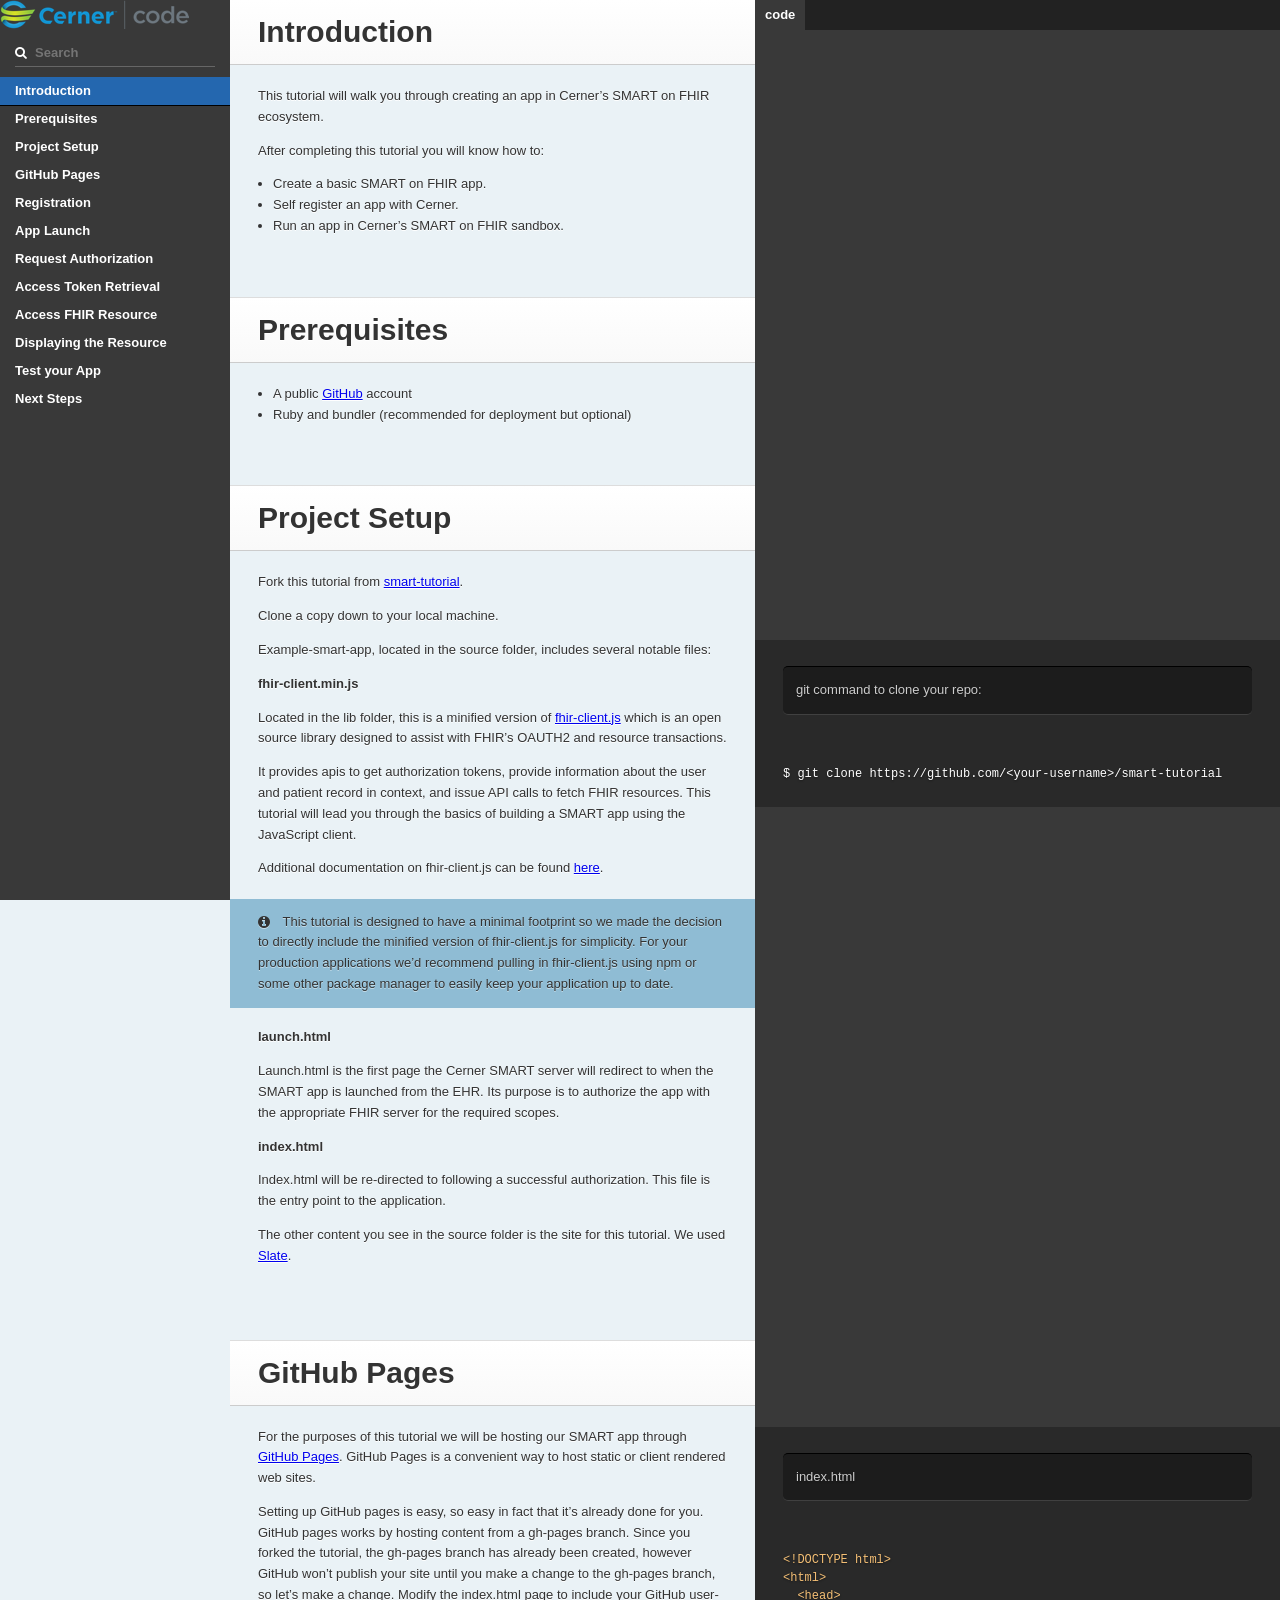
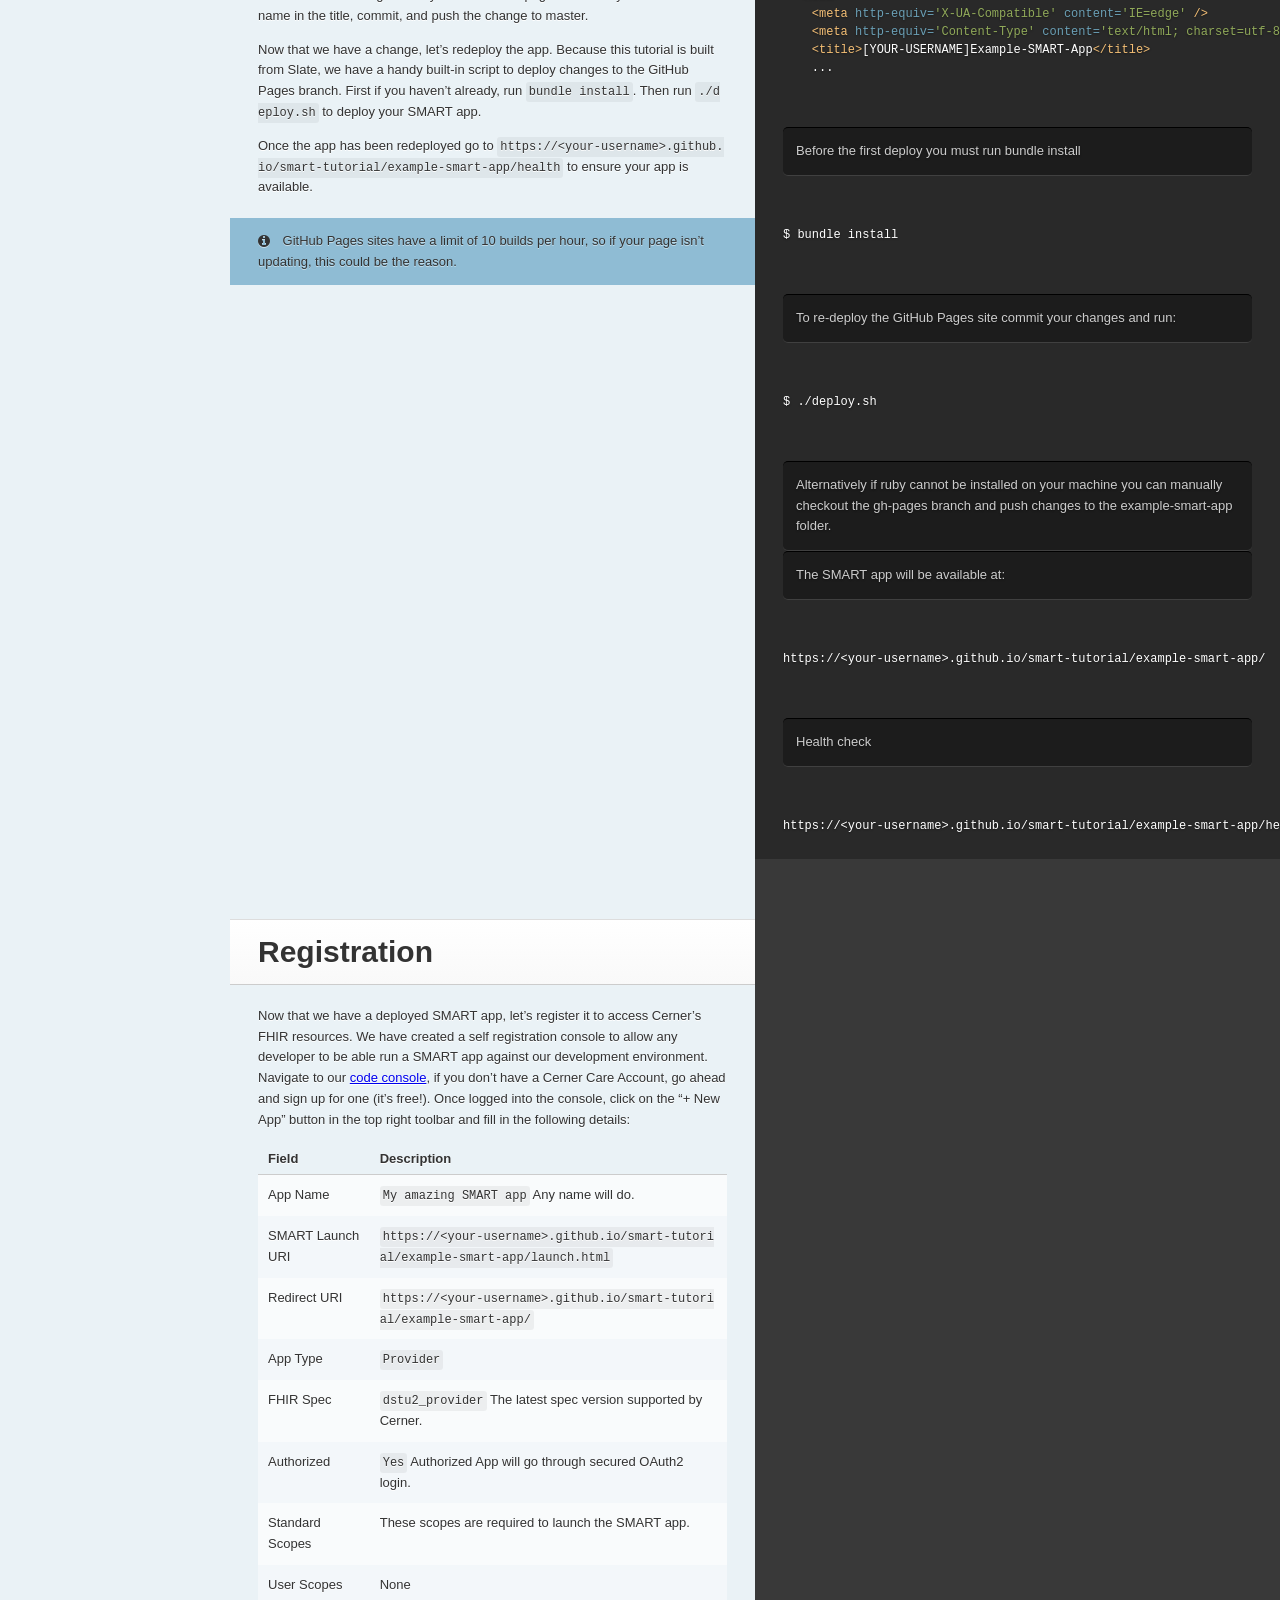
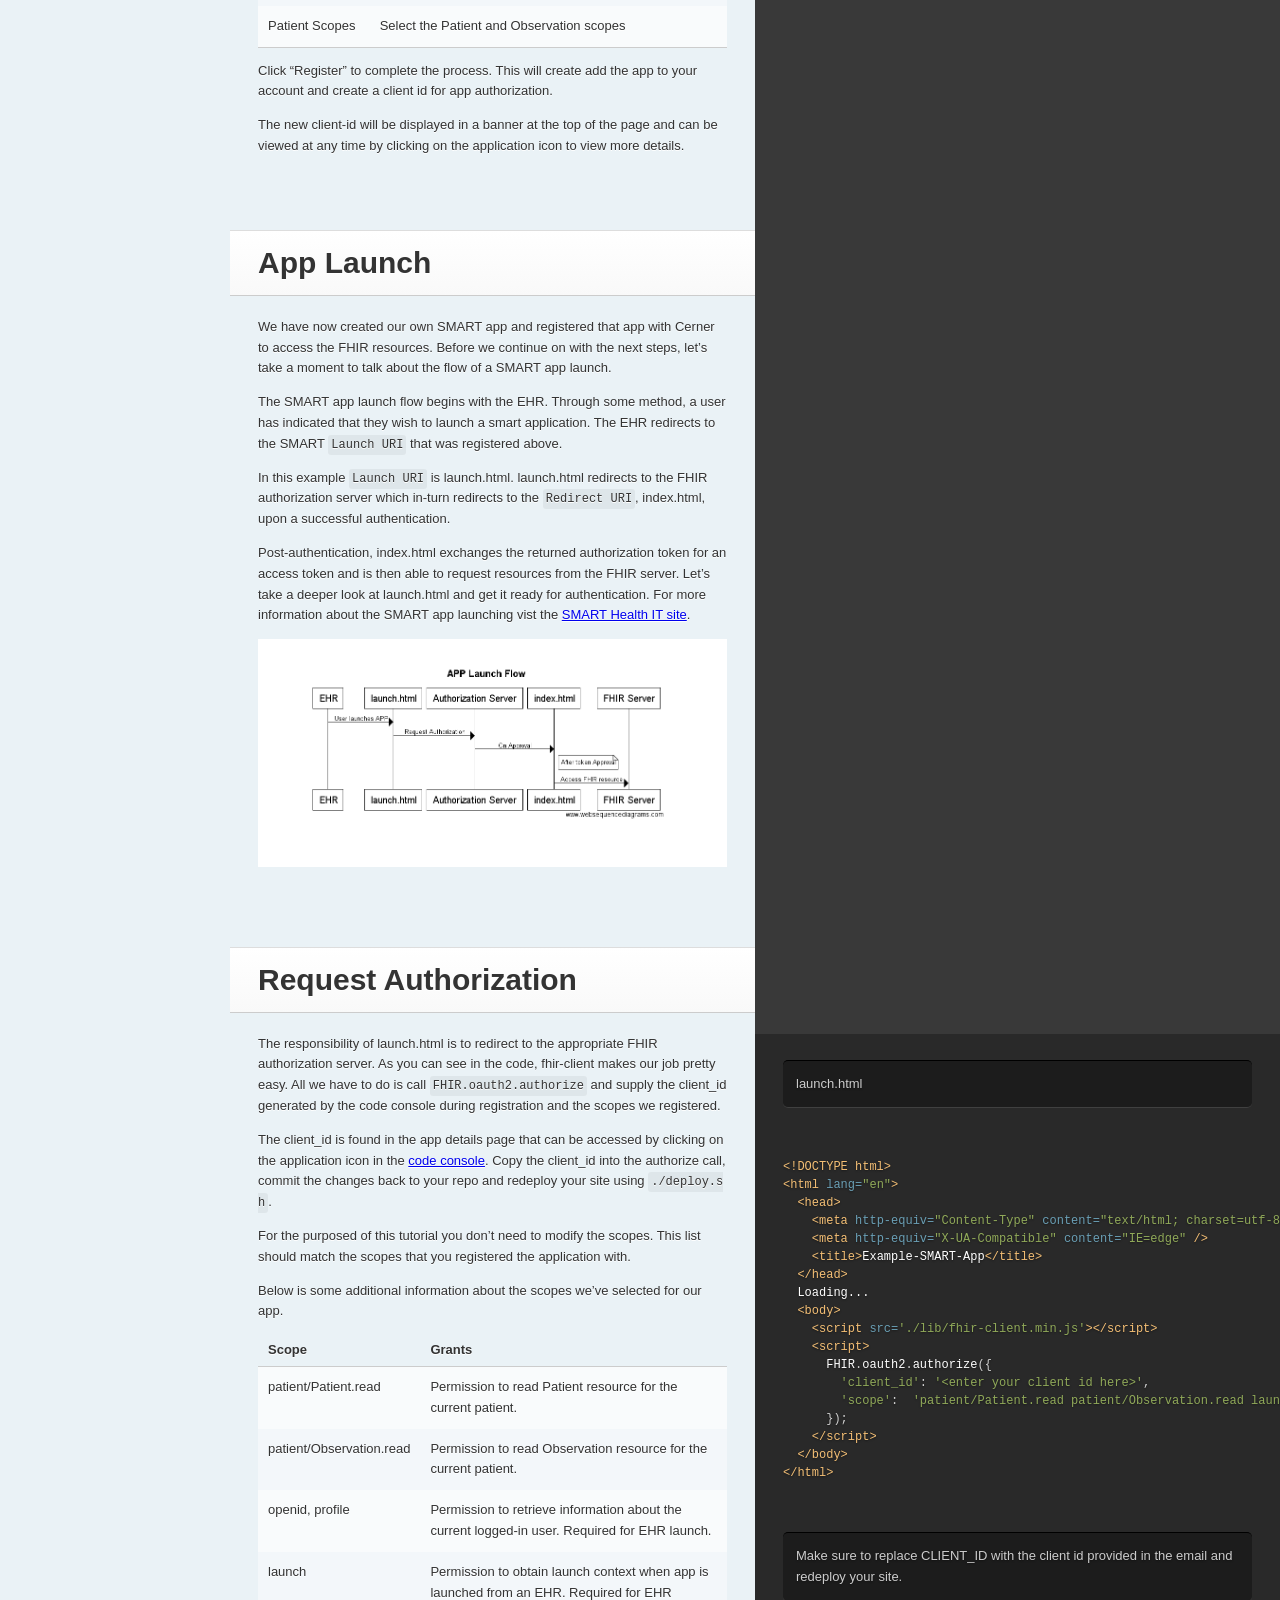
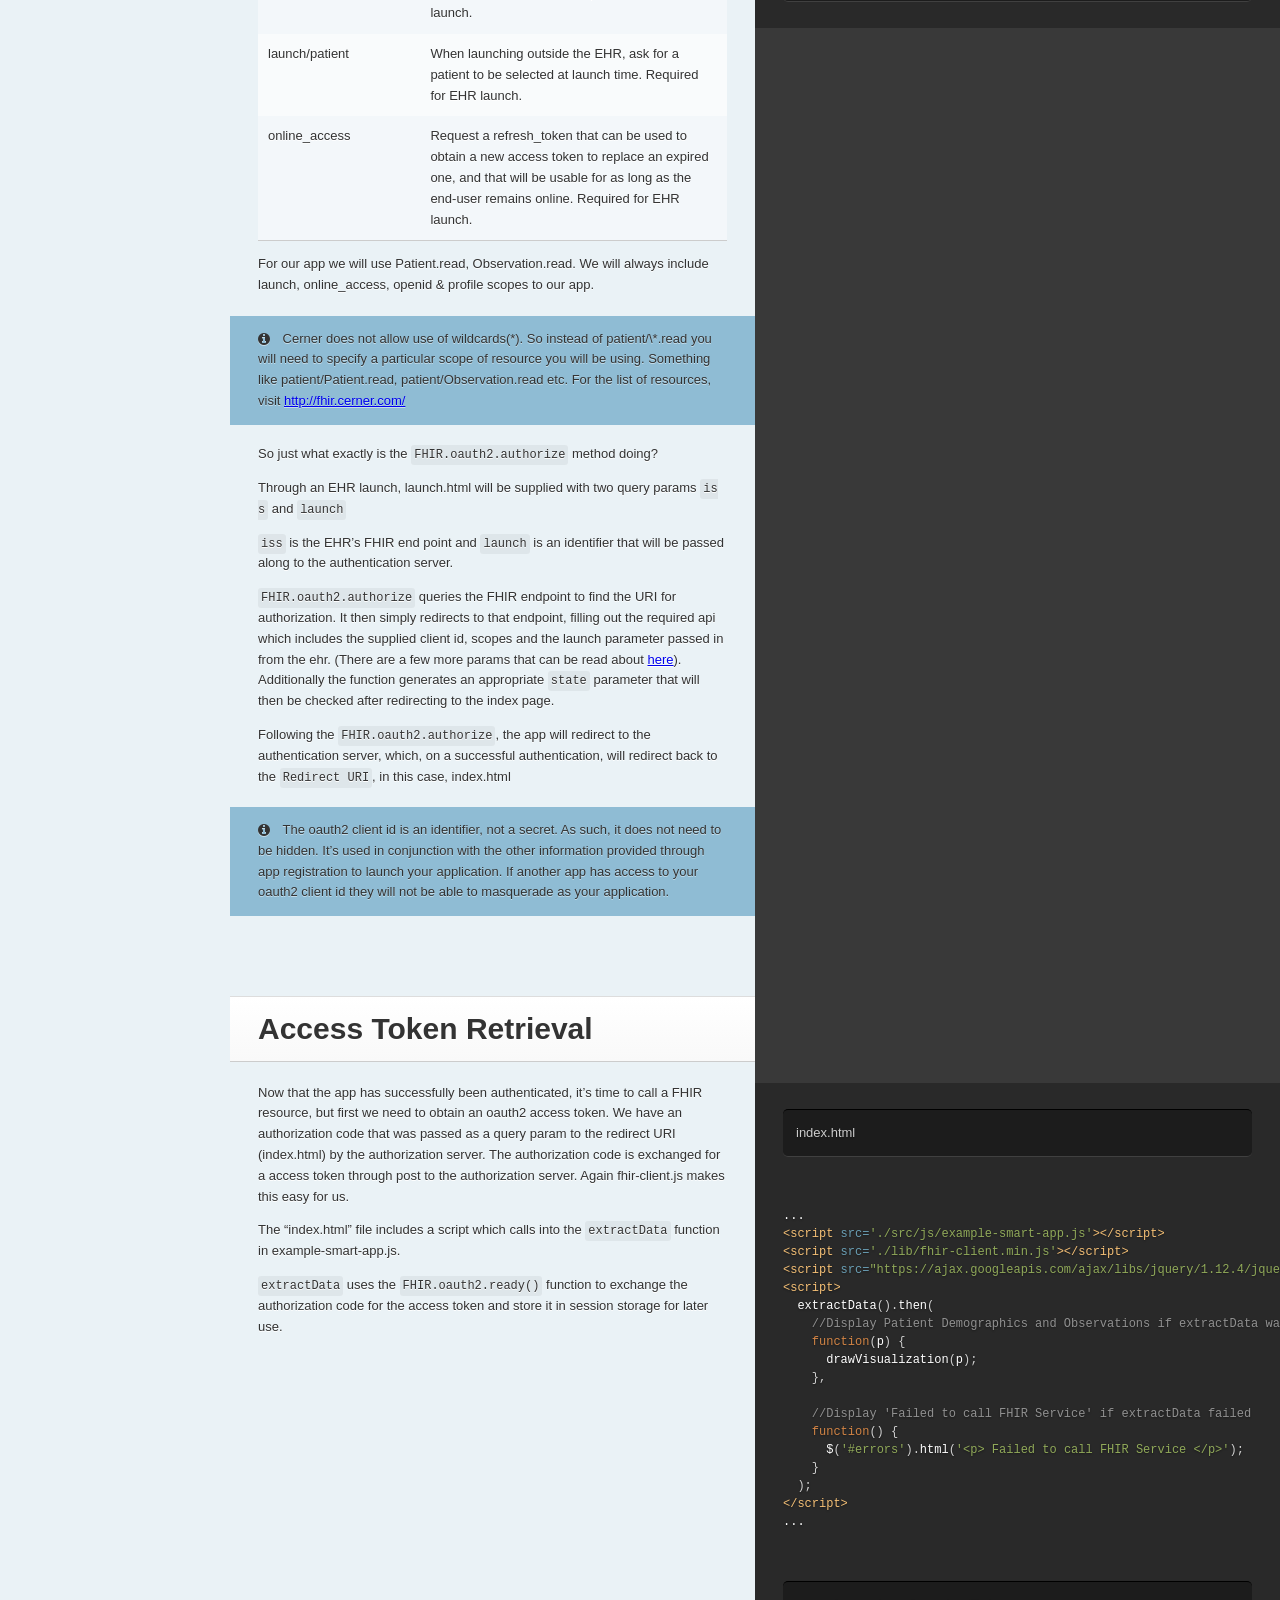
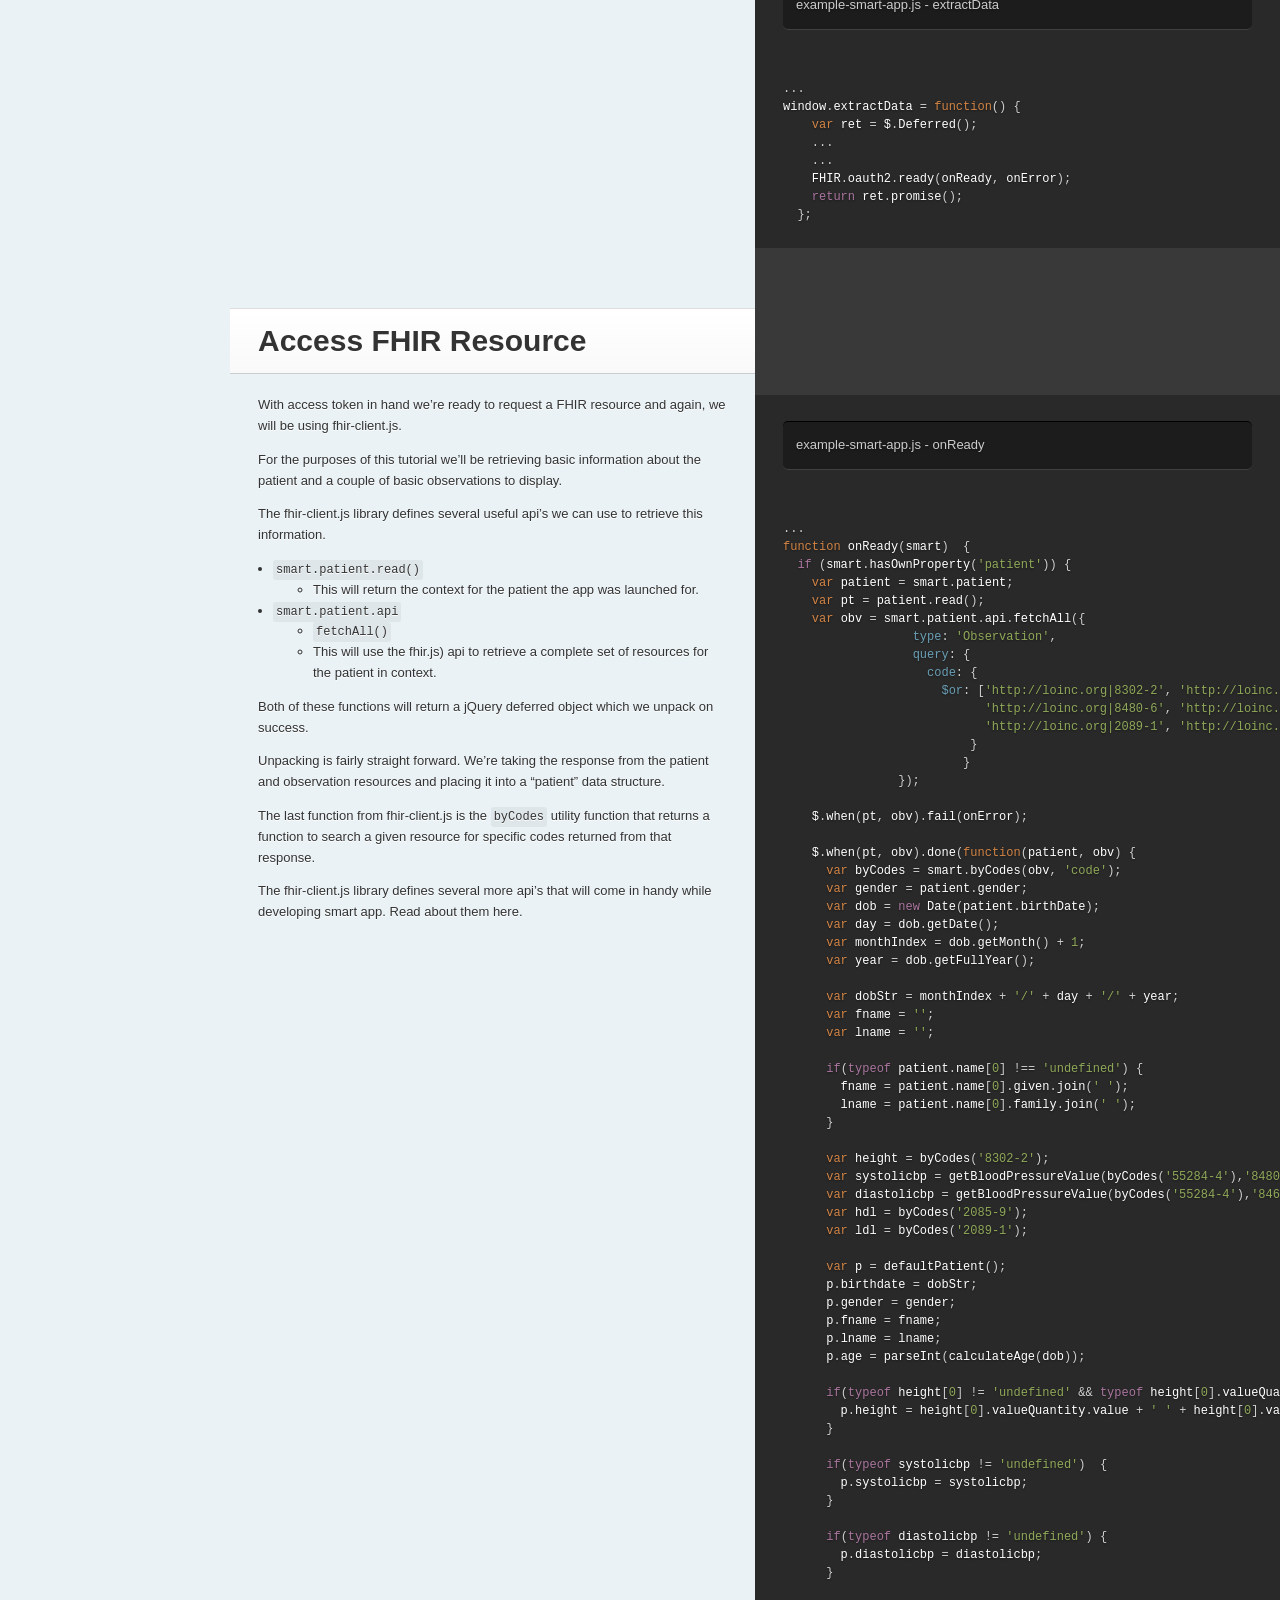
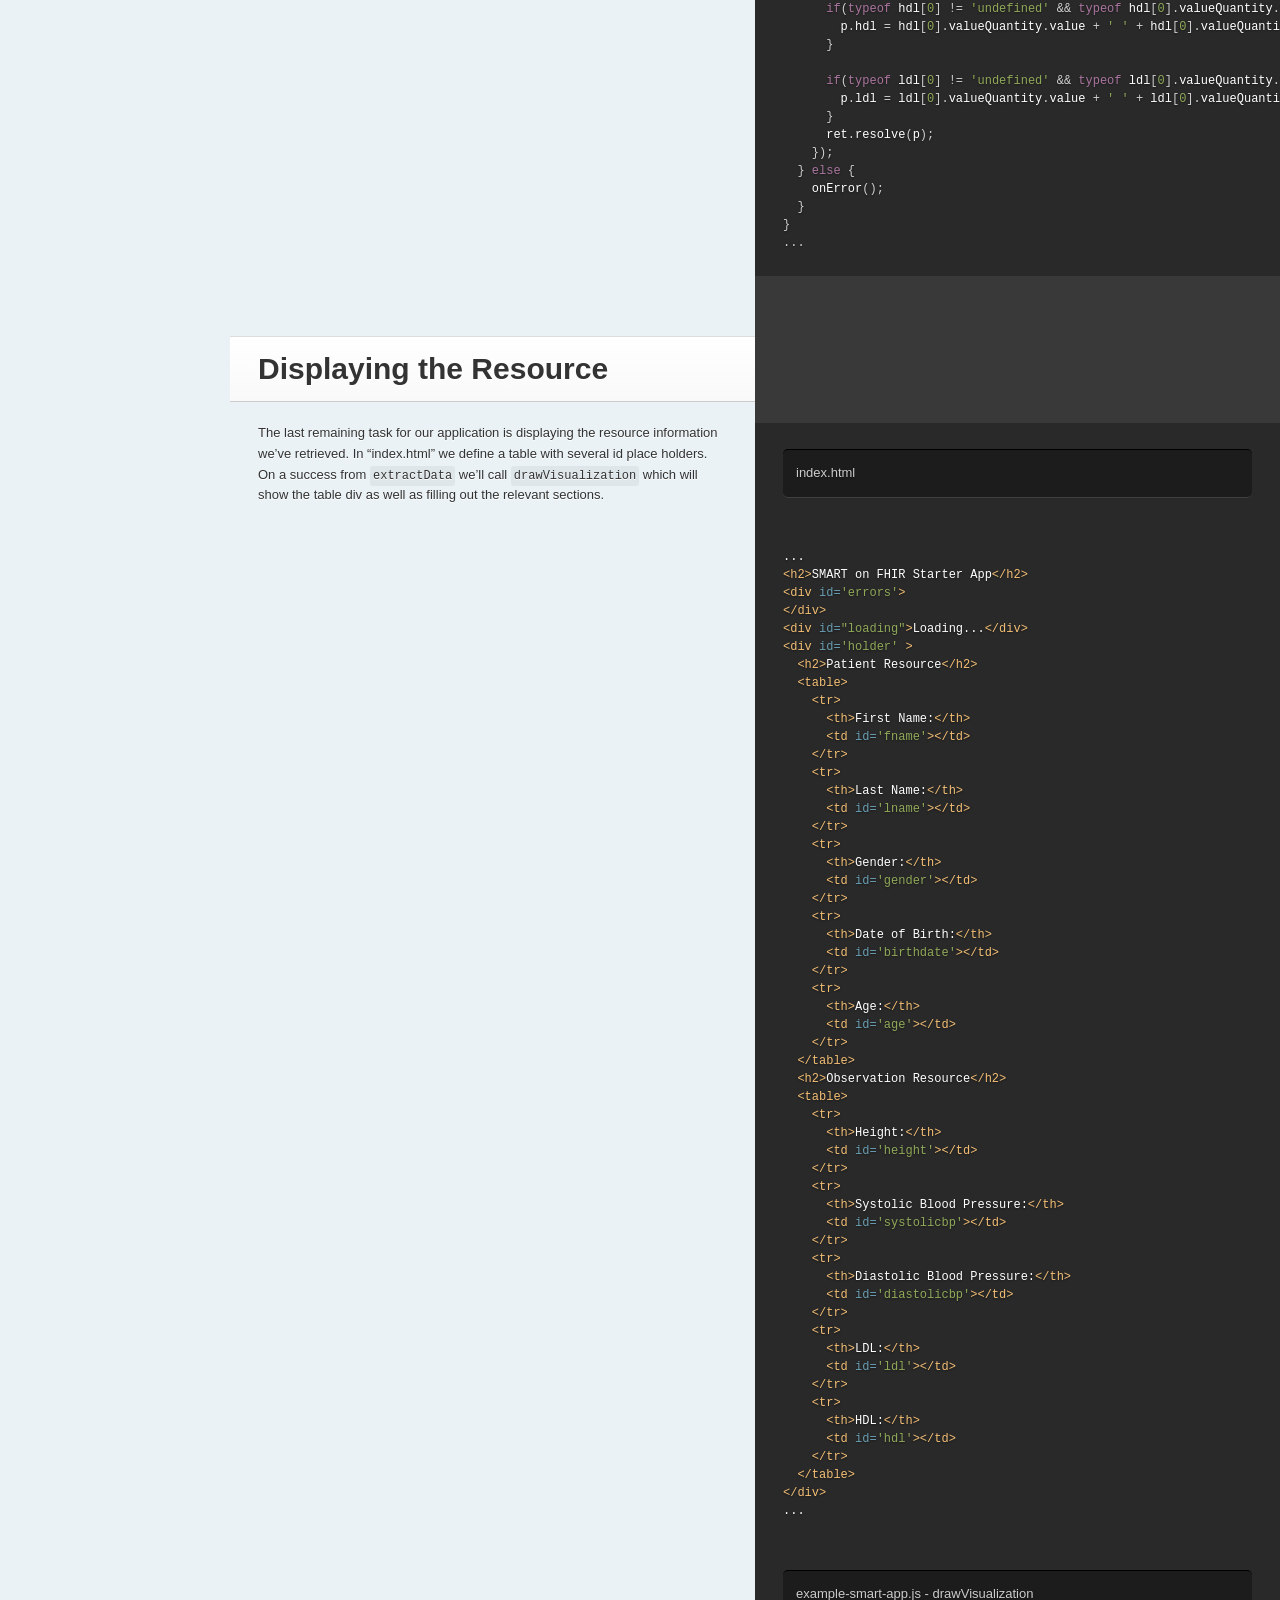
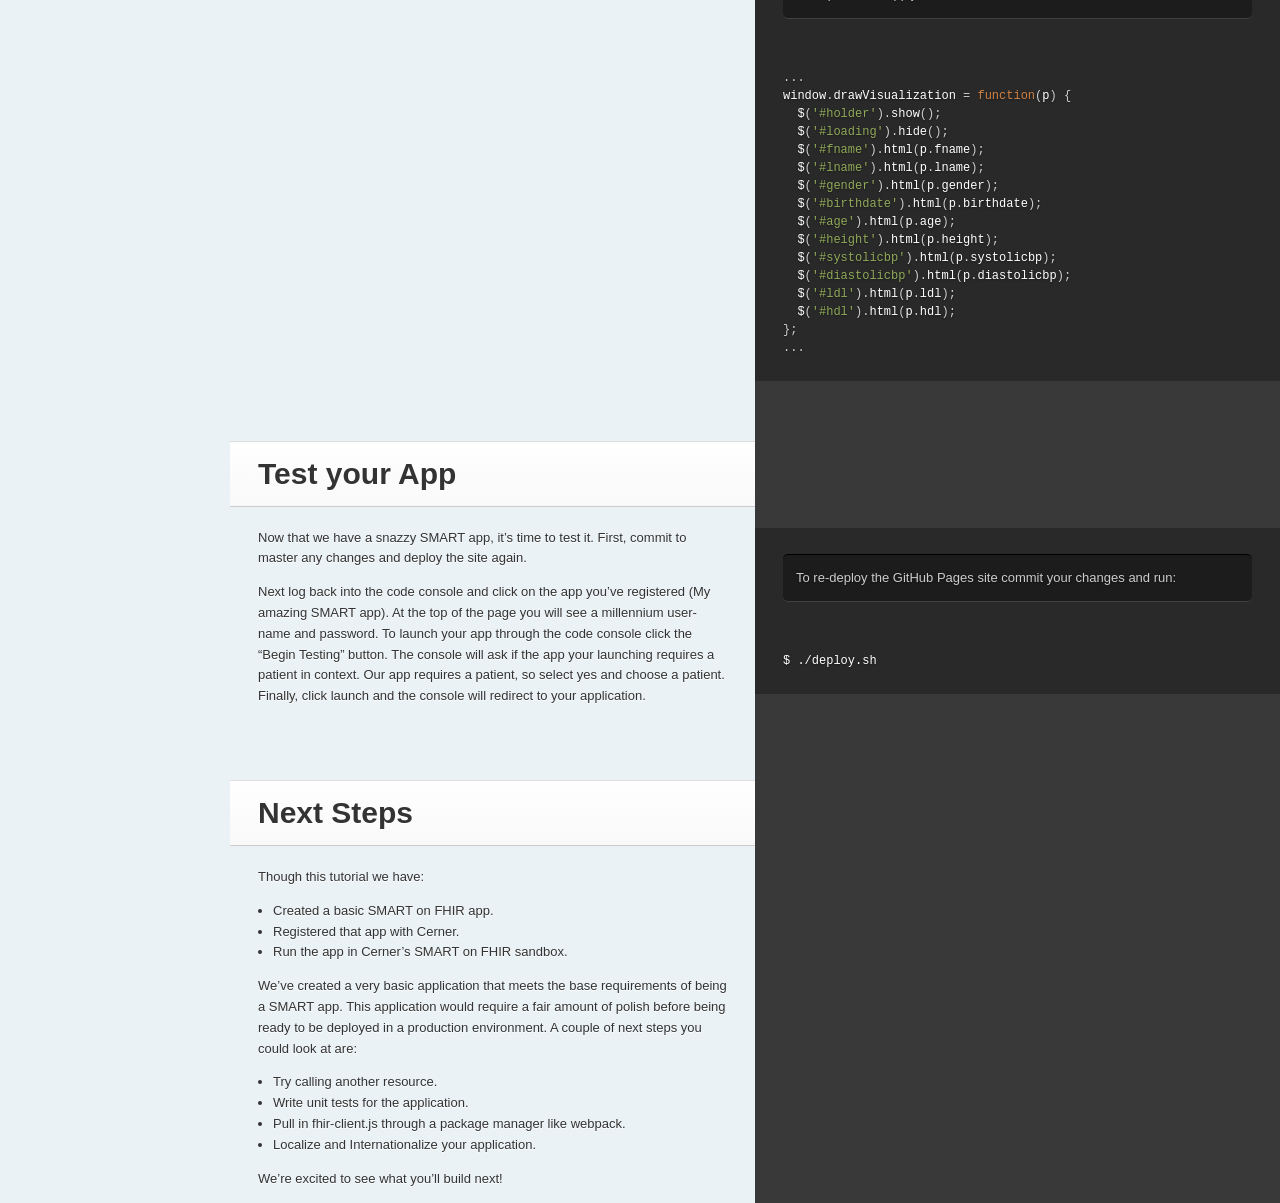
==== commit ca3e9894: "publish: grammer fixes. generated from commit c1a41df98bebb92aff0fbbe6f5c5409412246e7e" ====
--- a/index.html
+++ b/index.html
@@ -117,7 +117,7 @@
 
 <p>This tutorial will walk you through creating an app in Cerner&rsquo;s SMART on FHIR ecosystem.</p>
 
-<p>After completing this tutorial you know know how to:</p>
+<p>After completing this tutorial you will know how to:</p>
 
 <ul>
 <li>Create a basic SMART on FHIR app.</li>
@@ -134,7 +134,7 @@
 
 <h1 id="project-setup">Project Setup</h1>
 
-<p>Fork this tutorial from <a href="https://github.com/parthivbhagat/smart-tutorial" target="_blank">smart-tutorial</a> using github&rsquo;s ui.</p>
+<p>Fork this tutorial from <a href="https://github.com/parthivbhagat/smart-tutorial" target="_blank">smart-tutorial</a>.</p>
 
 <p>Clone a copy down to your local machine.</p>
 
@@ -160,7 +160,7 @@
 
 <p><strong>launch.html</strong></p>
 
-<p>Launch.html is the first page Cerner SMART server will redirect to when the SMART app is launched from the EHR. Its purpose is to authorize the app with the appropriate FHIR server for the required scopes.</p>
+<p>Launch.html is the first page the Cerner SMART server will redirect to when the SMART app is launched from the EHR. Its purpose is to authorize the app with the appropriate FHIR server for the required scopes.</p>
 
 <p><strong>index.html</strong></p>
 
@@ -210,9 +210,9 @@
 
 <p>For the purposes of this tutorial we will be hosting our SMART app through <a href="https://help.github.com/articles/what-is-github-pages" target="_blank">GitHub Pages</a>. GitHub Pages is a convenient way to host static or client rendered web sites.</p>
 
-<p>Setting up GitHub pages is easy, so easy in fact that it&rsquo;s already done for you. GitHub pages works by hosting content from a gh-pages branch. Since you forked the tutorial the gh-pages branch is already created, however GitHub won&rsquo;t publish your site until you make a change to the gh-pages branch, so let&rsquo;s make a change. Modify the index.html page to include your GitHub user-name in the title, commit, and push the change to master.</p>
-
-<p>Now that we have a change, let&rsquo;s redeploy the App. Because this tutorial is built from Slate, we have a handy built in script to deploy changes to the GitHub Pages branch. First if you haven&rsquo;t already run <code class="prettyprint">bundle install</code>.  Go ahead run <code class="prettyprint">./deploy.sh</code> to deploy your SMART app.</p>
+<p>Setting up GitHub pages is easy, so easy in fact that it&rsquo;s already done for you. GitHub pages works by hosting content from a gh-pages branch. Since you forked the tutorial, the gh-pages branch has already been created, however GitHub won&rsquo;t publish your site until you make a change to the gh-pages branch, so let&rsquo;s make a change. Modify the index.html page to include your GitHub user-name in the title, commit, and push the change to master.</p>
+
+<p>Now that we have a change, let&rsquo;s redeploy the app. Because this tutorial is built from Slate, we have a handy built-in script to deploy changes to the GitHub Pages branch. First if you haven&rsquo;t already, run <code class="prettyprint">bundle install</code>.  Then run <code class="prettyprint">./deploy.sh</code> to deploy your SMART app.</p>
 
 <p>Once the app has been redeployed go to <code class="prettyprint">https://&lt;your-username&gt;.github.io/smart-tutorial/example-smart-app/health</code> to ensure your app is available.</p>
 
@@ -222,7 +222,7 @@
 
 <h1 id="registration">Registration</h1>
 
-<p>Now that we have a deployed SMART app, let&rsquo;s register it to access Cerner&rsquo;s FHIR resources. We have created a self registration console to allow any developer to be able run a SMART app against our development environment. Navigate to our <a href="https://code.cerner.com/developer/smart-on-fhir/smart_apps" target="_blank">code console</a>, if you don&rsquo;t have a Cerner Care Account, go ahead and sign up for one (it&rsquo;s free!). Once logged into the console, click on the &ldquo;+ Register New App&rdquo; button in the top right toolbar and fill in the following details:</p>
+<p>Now that we have a deployed SMART app, let&rsquo;s register it to access Cerner&rsquo;s FHIR resources. We have created a self registration console to allow any developer to be able run a SMART app against our development environment. Navigate to our <a href="https://code.cerner.com/developer/smart-on-fhir/smart_apps" target="_blank">code console</a>, if you don&rsquo;t have a Cerner Care Account, go ahead and sign up for one (it&rsquo;s free!). Once logged into the console, click on the &ldquo;+ New App&rdquo; button in the top right toolbar and fill in the following details:</p>
 
 <table><thead>
 <tr>
@@ -276,11 +276,11 @@
 
 <p>We have now created our own SMART app and registered that app with Cerner to access the FHIR resources. Before we continue on with the next steps, let&rsquo;s take a moment to talk about the flow of a SMART app launch.</p>
 
-<p>The SMART app launch flow begins with the EHR. Through some method a user has indicated that they wish to launch a smart application. The EHR redirects to the SMART <code class="prettyprint">Launch URI</code> that was registered above.</p>
+<p>The SMART app launch flow begins with the EHR. Through some method, a user has indicated that they wish to launch a smart application. The EHR redirects to the SMART <code class="prettyprint">Launch URI</code> that was registered above.</p>
 
 <p>In this example <code class="prettyprint">Launch URI</code> is launch.html. launch.html redirects to the FHIR authorization server which in-turn redirects to the <code class="prettyprint">Redirect URI</code>, index.html, upon a successful authentication.</p>
 
-<p>Post authentication, index.html exchanges the returned authorization token for an access token and is then able to request resources from the FHIR server. Let&rsquo;s take a deeper look at launch.html and get it ready for authentication. For more information about the SMART app launching vist the <a href="http://docs.smarthealthit.org/authorization/" target="_blank">SMART Health IT site</a>.</p>
+<p>Post-authentication, index.html exchanges the returned authorization token for an access token and is then able to request resources from the FHIR server. Let&rsquo;s take a deeper look at launch.html and get it ready for authentication. For more information about the SMART app launching vist the <a href="http://docs.smarthealthit.org/authorization/" target="_blank">SMART Health IT site</a>.</p>
 
 <p><img title="High Level EHR APP Launch Flow" alt="alt text" src="images/ehr_launch_seq.png" /></p>
 
@@ -315,9 +315,9 @@
 
 <p>The responsibility of launch.html is to redirect to the appropriate FHIR authorization server. As you can see in the code, fhir-client makes our job pretty easy. All we have to do is call <code class="prettyprint">FHIR.oauth2.authorize</code> and supply the client_id generated by the code console during registration and the scopes we registered.</p>
 
-<p>The client_id is found in the app details page that can be accessed by clicking on the application icon in the <a href="https://code.cerner.com/developer/smart-on-fhir/smart_apps" target="_blank">code console</a>. Copy the client_id into the authorize call, commit the changes back to your repo and redeploy your site.</p>
-
-<p>For the purposed of this tutorial you don&rsquo;t need to modify the scopes, but if you want to add any more scopes, remember to update this list.</p>
+<p>The client_id is found in the app details page that can be accessed by clicking on the application icon in the <a href="https://code.cerner.com/developer/smart-on-fhir/smart_apps" target="_blank">code console</a>. Copy the client_id into the authorize call, commit the changes back to your repo and redeploy your site using <code class="prettyprint">./deploy.sh</code>.</p>
+
+<p>For the purposed of this tutorial you don&rsquo;t need to modify the scopes. This list should match the scopes that you registered the application with.</p>
 
 <p>Below is some additional information about the scopes we&rsquo;ve selected for our app.</p>
 
@@ -357,7 +357,7 @@
 We will always include launch, online_access, openid &amp; profile scopes to our app.</p>
 
 <aside class="notice">
-Cerner does not allow use of wildcards(*). So instead of patient/\*.read you will need specify a particular scope of resource you will be using. Something like patient/Patient.read, patient/Observation.read etc. For the list of resources, visit <a href='http://fhir.cerner.com/'>http://fhir.cerner.com/</a>
+Cerner does not allow use of wildcards(*). So instead of patient/\*.read you will need to specify a particular scope of resource you will be using. Something like patient/Patient.read, patient/Observation.read etc. For the list of resources, visit <a href='http://fhir.cerner.com/'>http://fhir.cerner.com/</a>
 </aside>
 
 <p>So just what exactly is the <code class="prettyprint">FHIR.oauth2.authorize</code> method doing?</p>
@@ -372,7 +372,7 @@
 <p>Following the <code class="prettyprint">FHIR.oauth2.authorize</code>, the app will redirect to the authentication server, which, on a successful authentication, will redirect back to the <code class="prettyprint">Redirect URI</code>, in this case, index.html</p>
 
 <aside class="notice">
-The oauth2 client id is an identifier, not a secret as such it does not need to be hidden. It&rsquo;s used in conjunction with the other information provided through app registration to launch your application. If another app has access to your oauth2 client id they will not be able to masquerade as your application.
+The oauth2 client id is an identifier, not a secret. As such, it does not need to be hidden. It&rsquo;s used in conjunction with the other information provided through app registration to launch your application. If another app has access to your oauth2 client id they will not be able to masquerade as your application.
 </aside>
 
 <h1 id="access-token-retrieval">Access Token Retrieval</h1>
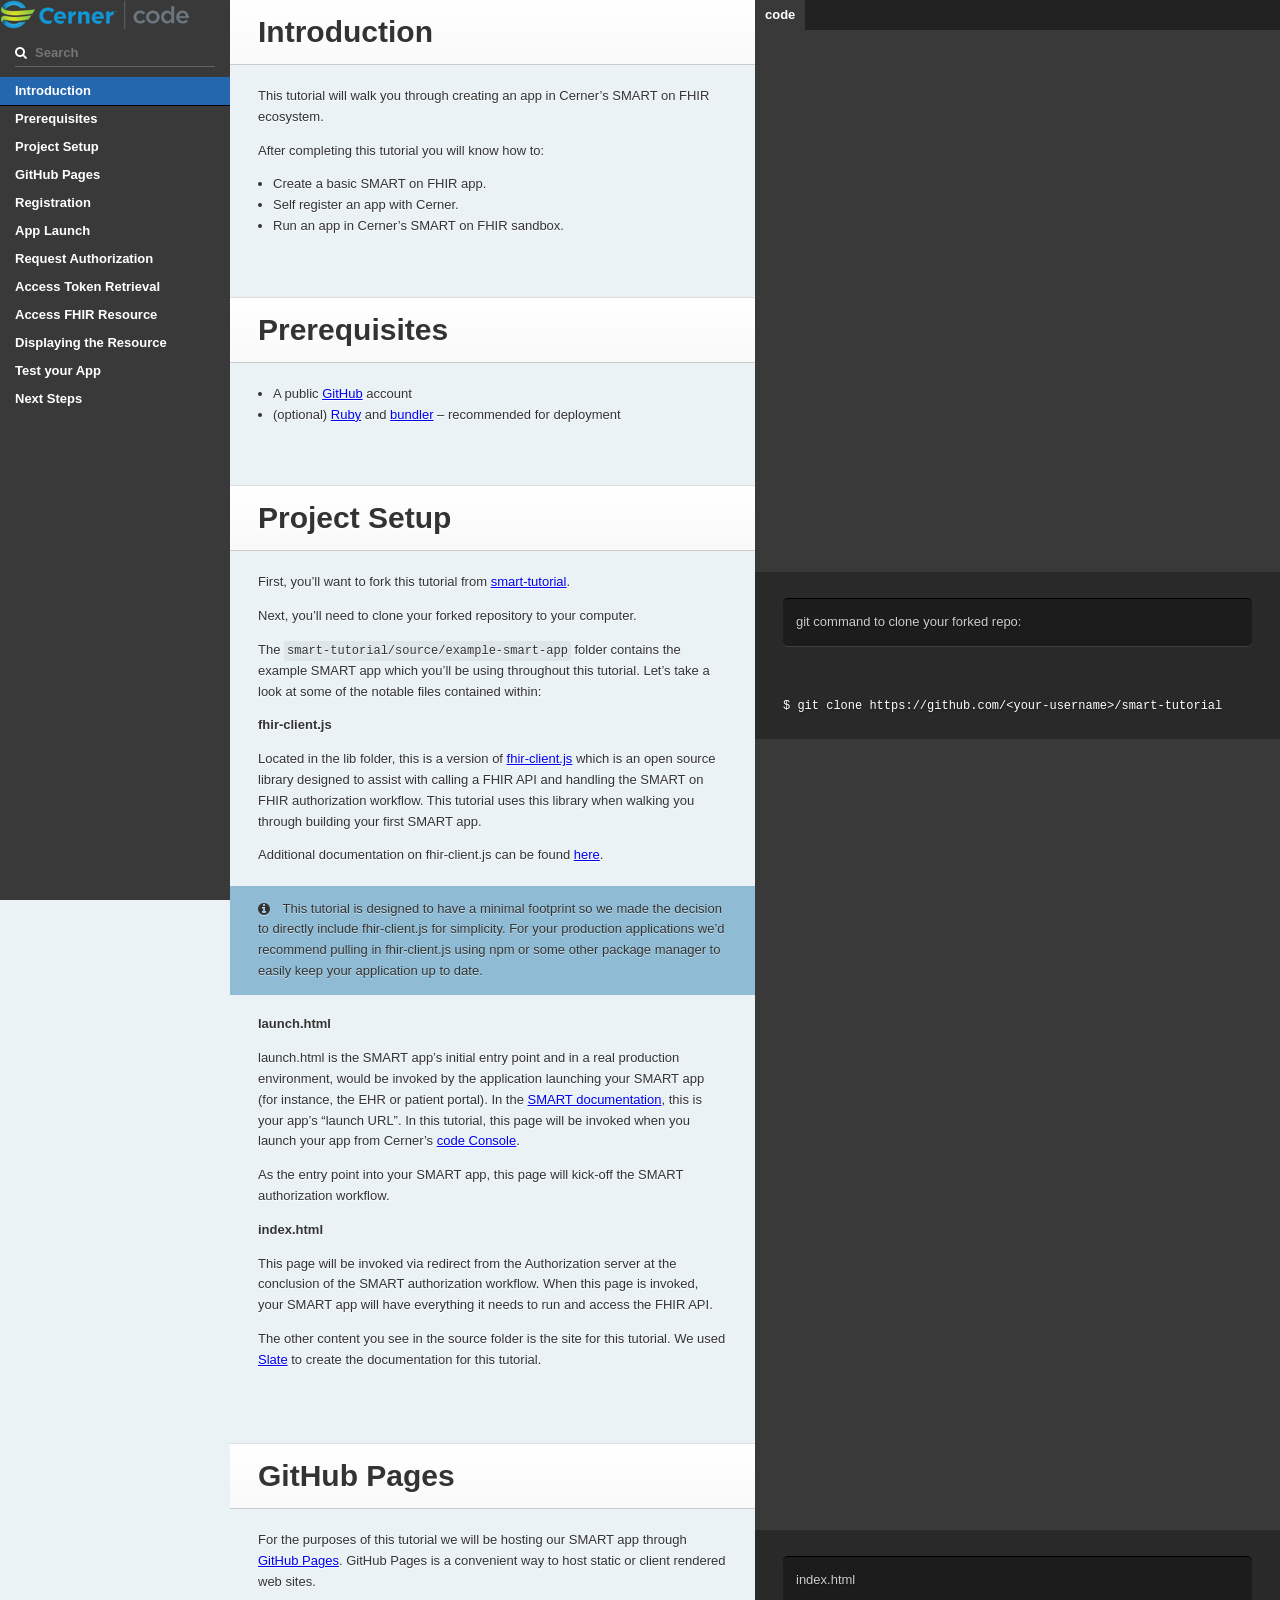
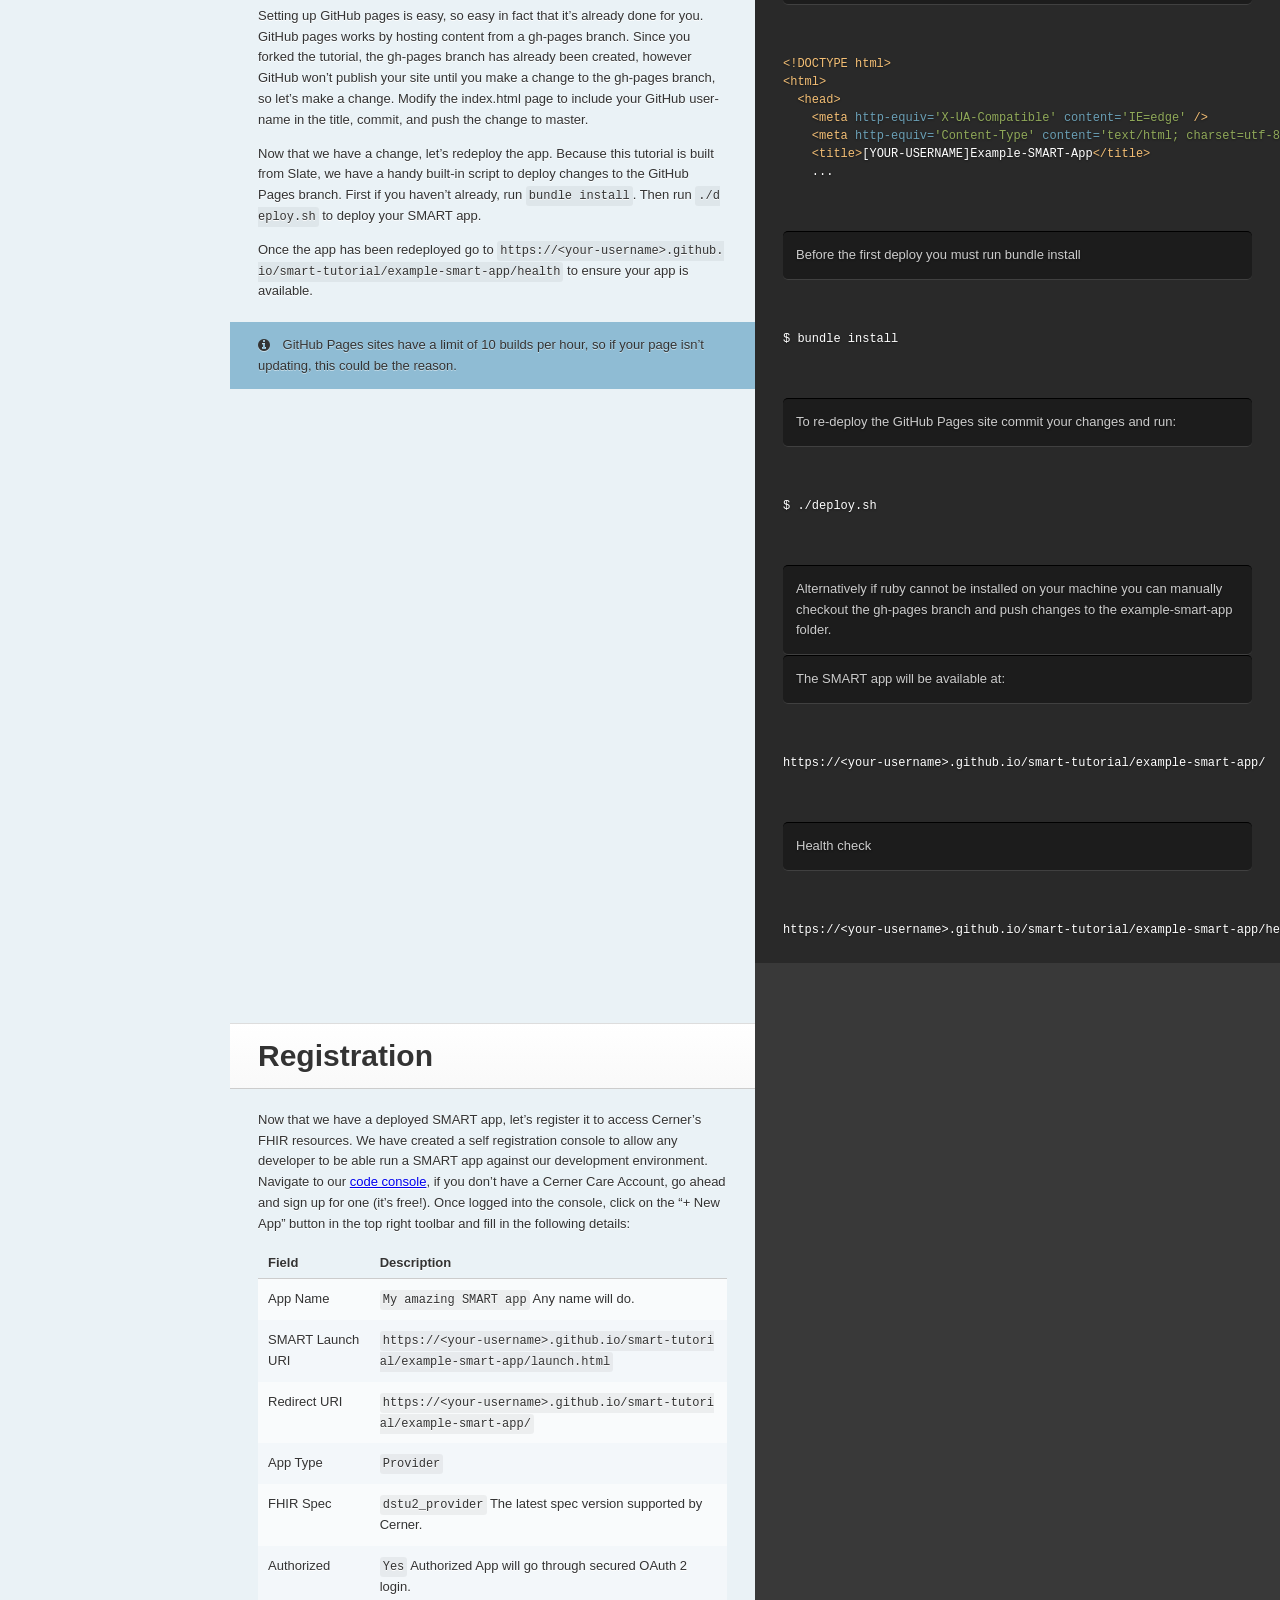
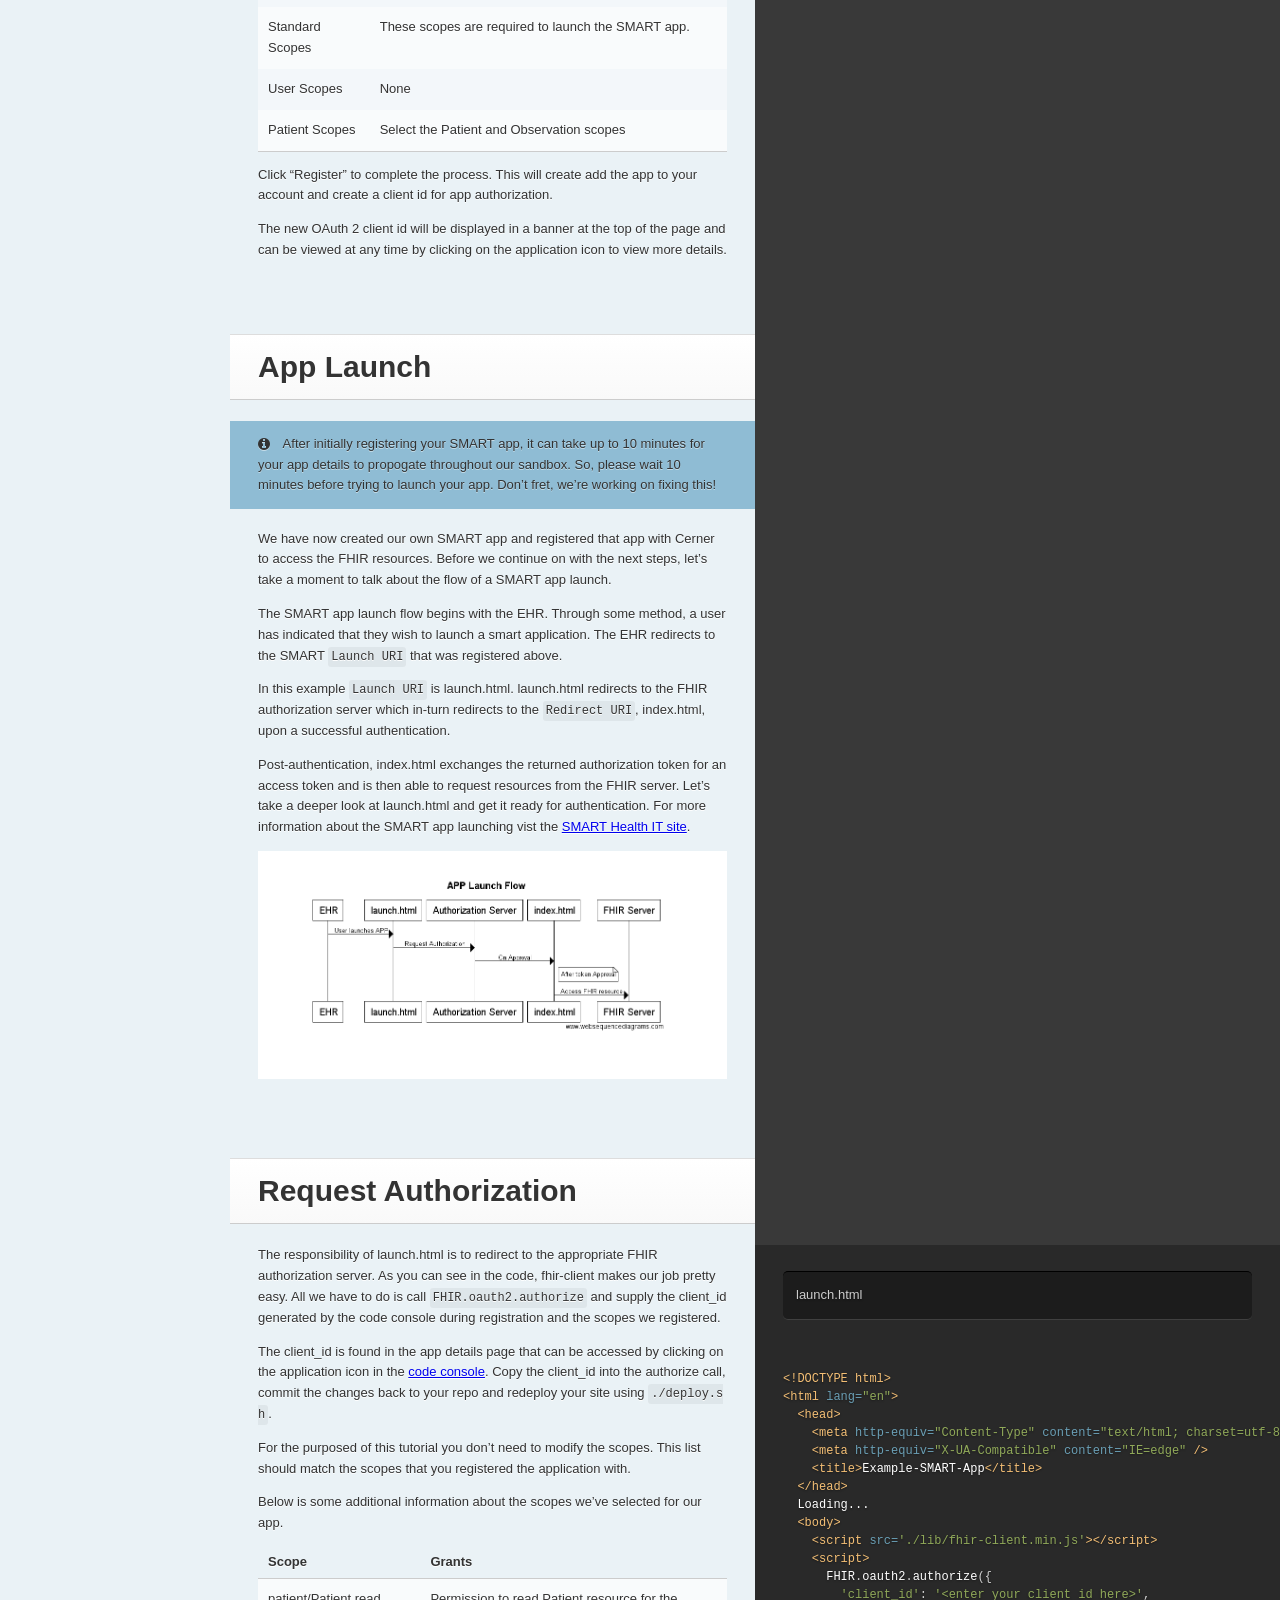
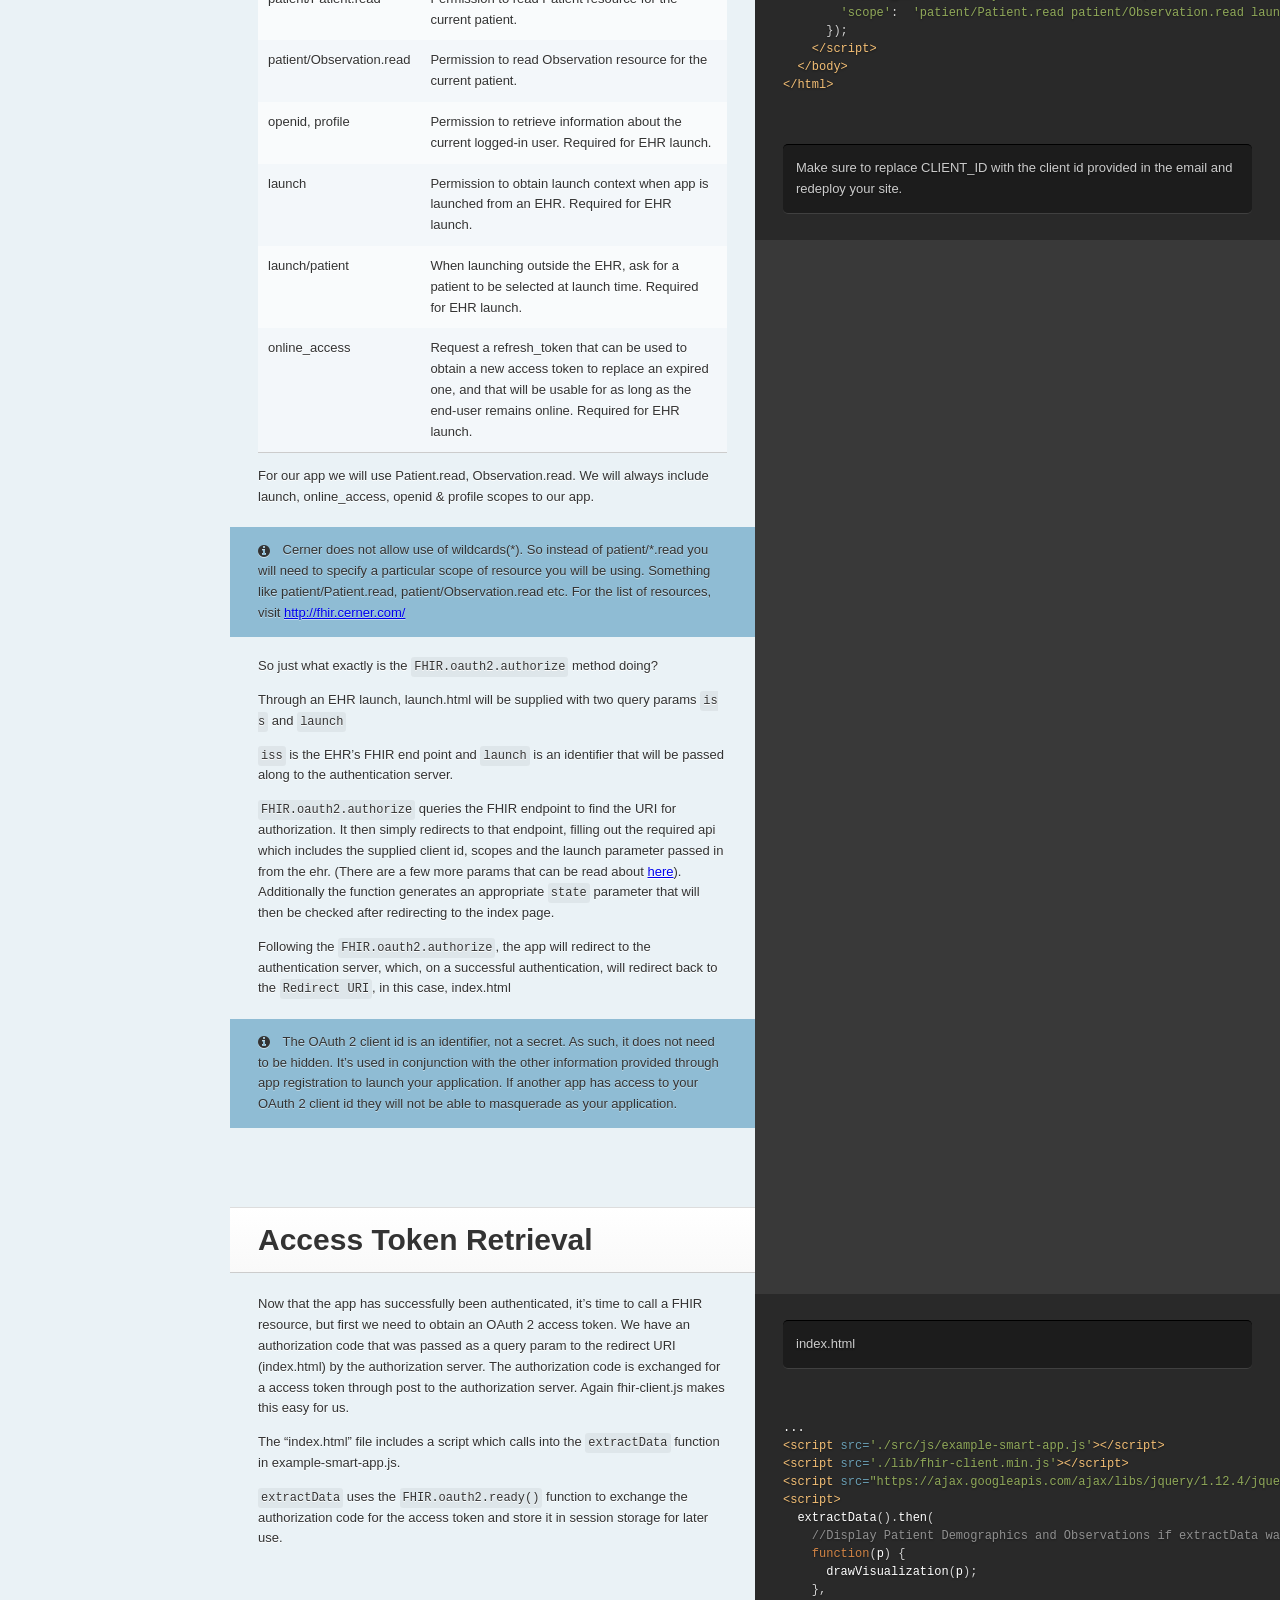
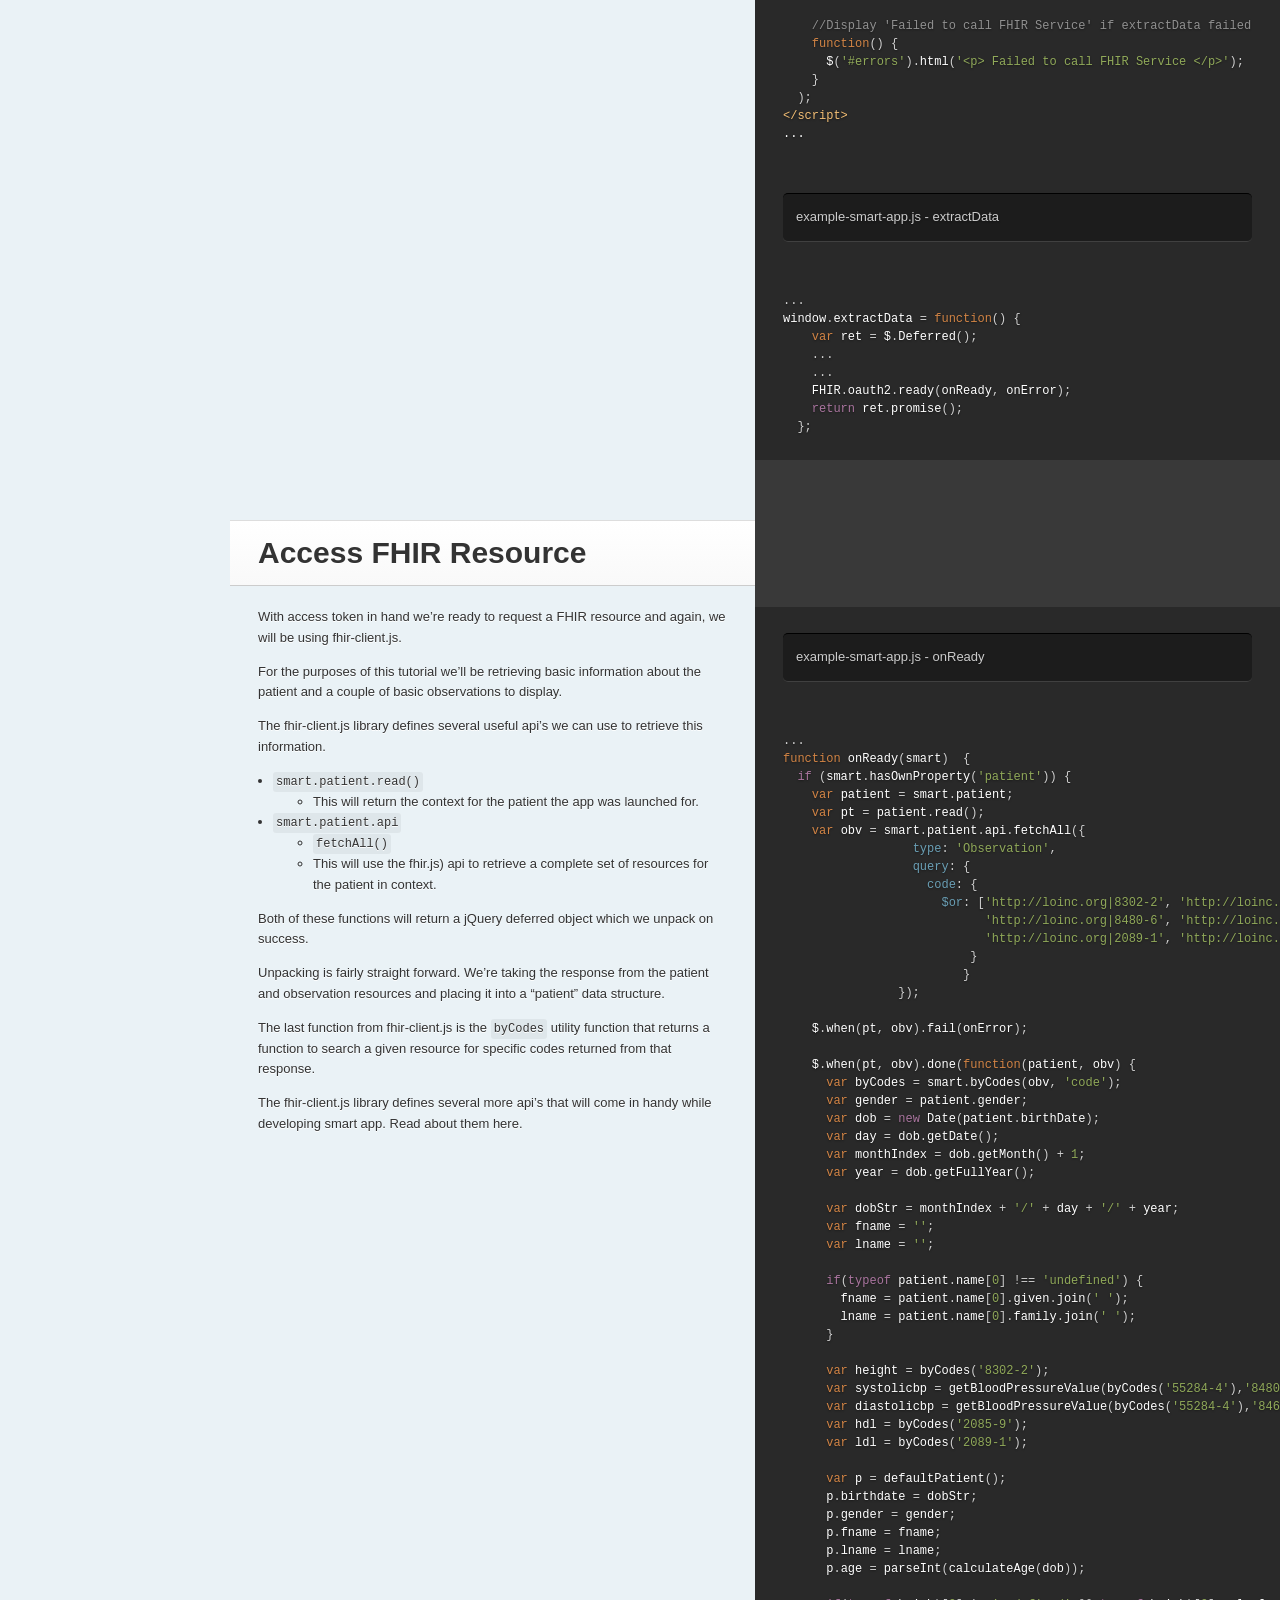
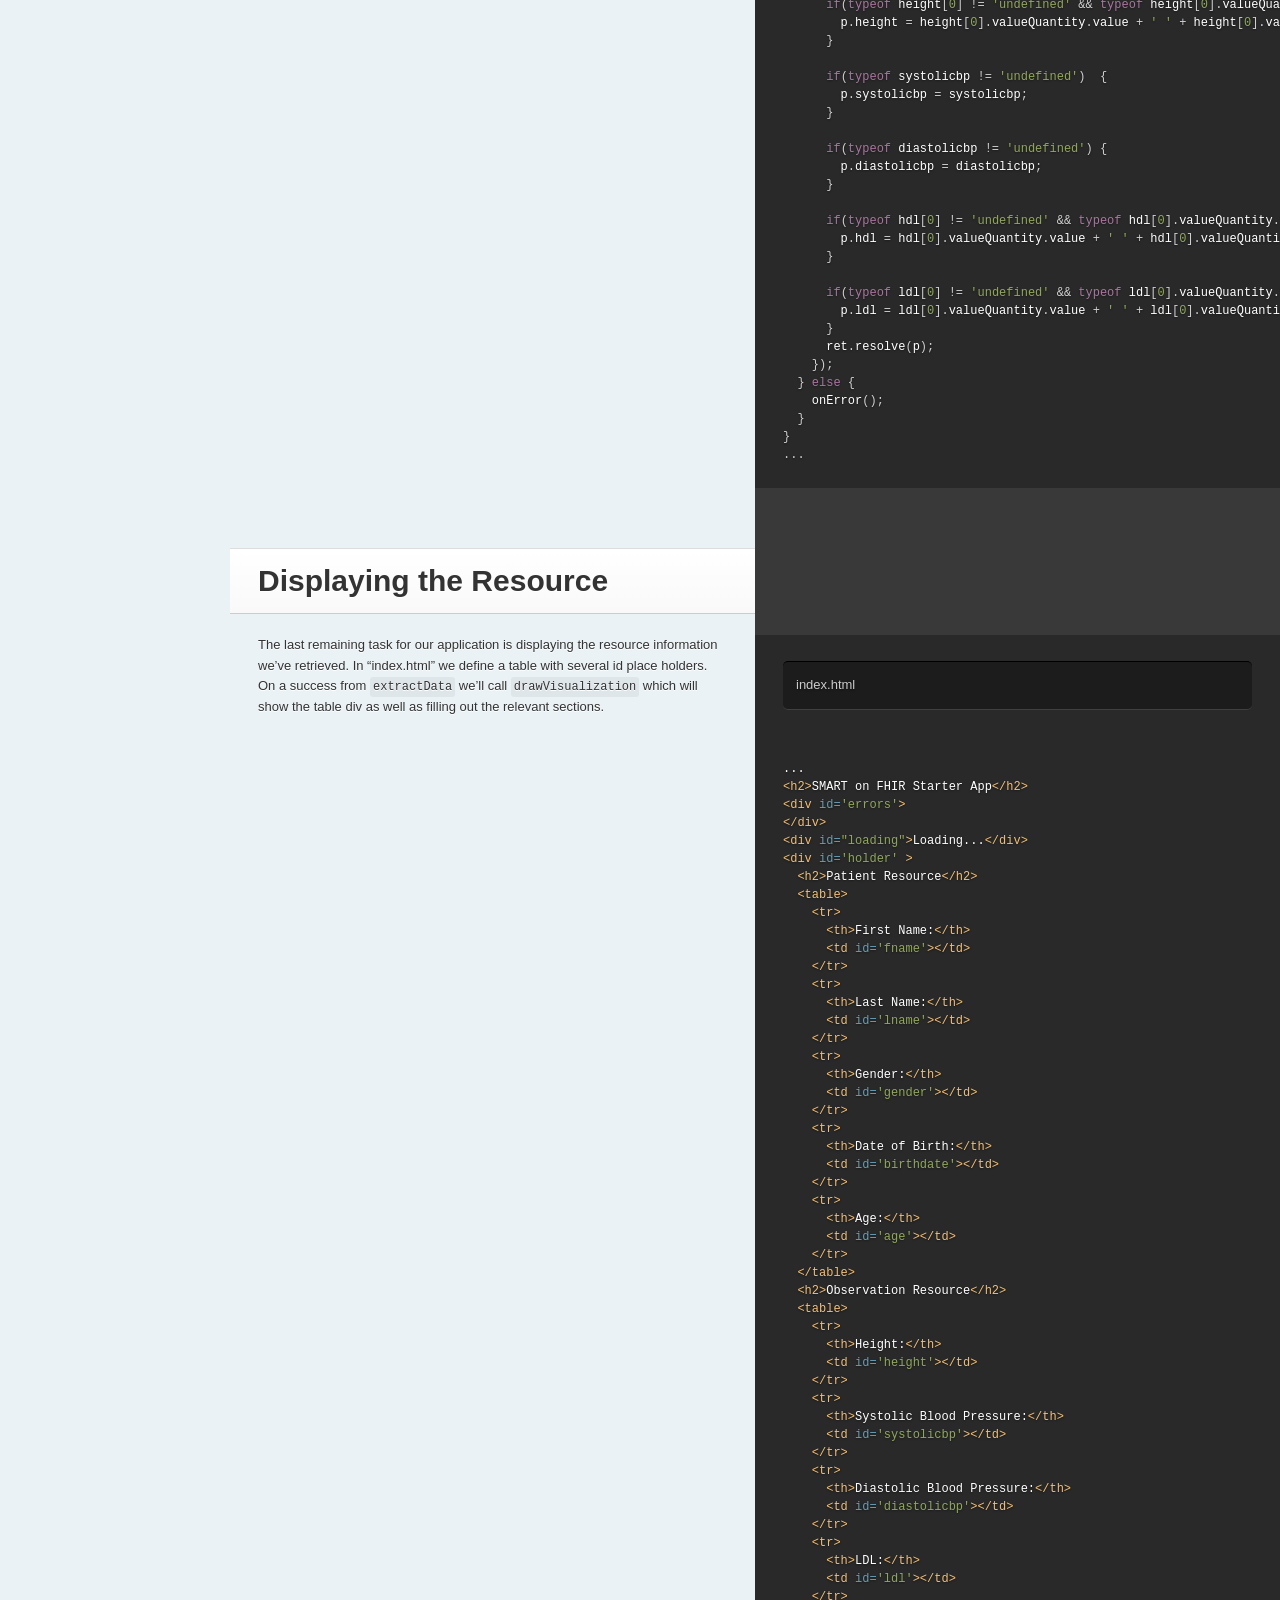
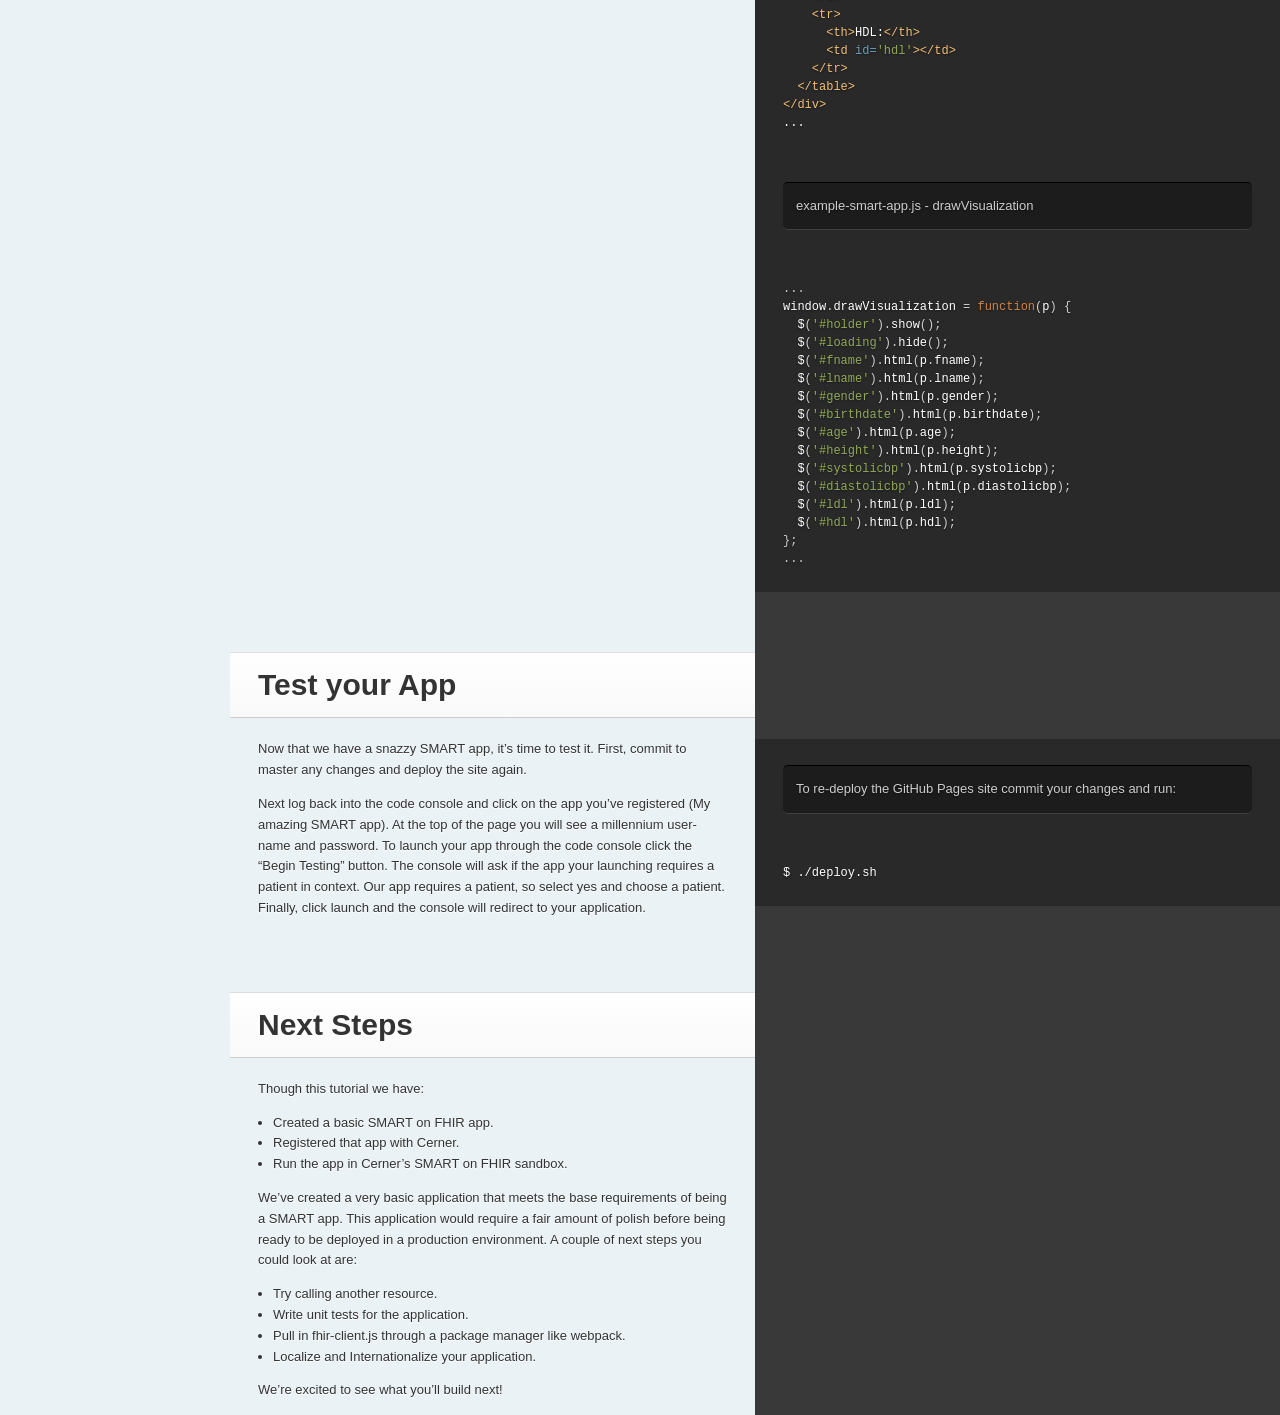
==== commit 1a7aaed5: "publish: Tutorial updates generated from commit c7a4342fb8b246f89a73c448100fe2456ada4d6c" ====
--- a/index.html
+++ b/index.html
@@ -129,44 +129,44 @@
 
 <ul>
 <li>A public <a href="http://www.github.com" target="_blank">GitHub</a> account</li>
-<li>Ruby and bundler (recommended for deployment but optional)</li>
+<li>(optional) <a href="https://www.ruby-lang.org/">Ruby</a> and <a href="http://bundler.io/">bundler</a> &ndash; recommended for deployment</li>
 </ul>
 
 <h1 id="project-setup">Project Setup</h1>
 
-<p>Fork this tutorial from <a href="https://github.com/parthivbhagat/smart-tutorial" target="_blank">smart-tutorial</a>.</p>
-
-<p>Clone a copy down to your local machine.</p>
-
-<blockquote>
-<p>git command to clone your repo:</p>
+<blockquote>
+<p>git command to clone your forked repo:</p>
 </blockquote>
 <pre class="highlight shell"><code><span class="gp">$ </span>git clone https://github.com/&lt;your-username&gt;/smart-tutorial
 </code></pre>
 
-<p>Example-smart-app, located in the source folder, includes several notable files:</p>
-
-<p><strong>fhir-client.min.js</strong></p>
-
-<p>Located in the lib folder, this is a minified version of <a href="https://github.com/smart-on-fhir/client-js" target="_blank">fhir-client.js</a> which is an open source library designed to assist with FHIR&rsquo;s OAUTH2 and resource transactions.</p>
-
-<p>It provides apis to get authorization tokens, provide information about the user and patient record in context, and issue API calls to fetch FHIR resources. This tutorial will lead you through the basics of building a SMART app using the JavaScript client.</p>
+<p>First, you&rsquo;ll want to fork this tutorial from <a href="https://github.com/parthivbhagat/smart-tutorial" target="_blank">smart-tutorial</a>.</p>
+
+<p>Next, you&rsquo;ll need to clone your forked repository to your computer.</p>
+
+<p>The <code class="prettyprint">smart-tutorial/source/example-smart-app</code> folder contains the example SMART app which you&rsquo;ll be using throughout this tutorial. Let&rsquo;s take a look at some of the notable files contained within:</p>
+
+<p><strong>fhir-client.js</strong></p>
+
+<p>Located in the lib folder, this is a version of <a href="https://github.com/smart-on-fhir/client-js" target="_blank">fhir-client.js</a> which is an open source library designed to assist with calling a FHIR API and handling the SMART on FHIR authorization workflow. This tutorial uses this library when walking you through building your first SMART app.</p>
 
 <p>Additional documentation on fhir-client.js can be found <a href="http://docs.smarthealthit.org/clients/javascript/" target="_blank">here</a>.</p>
 
 <aside class="notice">
-This tutorial is designed to have a minimal footprint so we made the decision to directly include the minified version of fhir-client.js for simplicity. For your production applications we&rsquo;d recommend pulling in fhir-client.js using npm or some other package manager to easily keep your application up to date.
+This tutorial is designed to have a minimal footprint so we made the decision to directly include fhir-client.js for simplicity. For your production applications we&rsquo;d recommend pulling in fhir-client.js using npm or some other package manager to easily keep your application up to date.
 </aside>
 
 <p><strong>launch.html</strong></p>
 
-<p>Launch.html is the first page the Cerner SMART server will redirect to when the SMART app is launched from the EHR. Its purpose is to authorize the app with the appropriate FHIR server for the required scopes.</p>
+<p>launch.html is the SMART app&rsquo;s initial entry point and in a real production environment, would be invoked by the application launching your SMART app (for instance, the EHR or patient portal). In the <a href="http://docs.smarthealthit.org/">SMART documentation</a>, this is your app&rsquo;s &ldquo;launch URL&rdquo;. In this tutorial, this page will be invoked when you launch your app from Cerner&rsquo;s <a href="https://code.cerner.com">code Console</a>.</p>
+
+<p>As the entry point into your SMART app, this page will kick-off the SMART authorization workflow.</p>
 
 <p><strong>index.html</strong></p>
 
-<p>Index.html will be re-directed to following a successful authorization. This file is the entry point to the application.</p>
-
-<p>The other content you see in the source folder is the site for this tutorial. We used <a href="https://github.com/lord/slate" target="_blank">Slate</a>.</p>
+<p>This page will be invoked via redirect from the Authorization server at the conclusion of the SMART authorization workflow. When this page is invoked, your SMART app will have everything it needs to run and access the FHIR API.</p>
+
+<p>The other content you see in the source folder is the site for this tutorial. We used <a href="https://github.com/lord/slate" target="_blank">Slate</a> to create the documentation for this tutorial.</p>
 
 <h1 id="github-pages">GitHub Pages</h1>
 
@@ -222,7 +222,7 @@
 
 <h1 id="registration">Registration</h1>
 
-<p>Now that we have a deployed SMART app, let&rsquo;s register it to access Cerner&rsquo;s FHIR resources. We have created a self registration console to allow any developer to be able run a SMART app against our development environment. Navigate to our <a href="https://code.cerner.com/developer/smart-on-fhir/smart_apps" target="_blank">code console</a>, if you don&rsquo;t have a Cerner Care Account, go ahead and sign up for one (it&rsquo;s free!). Once logged into the console, click on the &ldquo;+ New App&rdquo; button in the top right toolbar and fill in the following details:</p>
+<p>Now that we have a deployed SMART app, let&rsquo;s register it to access Cerner&rsquo;s FHIR resources. We have created a self registration console to allow any developer to be able run a SMART app against our development environment. Navigate to our <a href="https://code.cerner.com/developer/smart-on-fhir/apps" target="_blank">code console</a>, if you don&rsquo;t have a Cerner Care Account, go ahead and sign up for one (it&rsquo;s free!). Once logged into the console, click on the &ldquo;+ New App&rdquo; button in the top right toolbar and fill in the following details:</p>
 
 <table><thead>
 <tr>
@@ -252,7 +252,7 @@
 </tr>
 <tr>
 <td>Authorized</td>
-<td><code class="prettyprint">Yes</code> Authorized App will go through secured OAuth2 login.</td>
+<td><code class="prettyprint">Yes</code> Authorized App will go through secured OAuth 2 login.</td>
 </tr>
 <tr>
 <td>Standard Scopes</td>
@@ -270,9 +270,13 @@
 
 <p>Click &ldquo;Register&rdquo; to complete the process. This will create add the app to your account and create a client id for app authorization.</p>
 
-<p>The new client-id will be displayed in a banner at the top of the page and can be viewed at any time by clicking on the application icon to view more details.</p>
+<p>The new OAuth 2 client id will be displayed in a banner at the top of the page and can be viewed at any time by clicking on the application icon to view more details.</p>
 
 <h1 id="app-launch">App Launch</h1>
+
+<aside class="notice">
+After initially registering your SMART app, it can take up to 10 minutes for your app details to propogate throughout our sandbox. So, please wait 10 minutes before trying to launch your app. Don&rsquo;t fret, we&rsquo;re working on fixing this!
+</aside>
 
 <p>We have now created our own SMART app and registered that app with Cerner to access the FHIR resources. Before we continue on with the next steps, let&rsquo;s take a moment to talk about the flow of a SMART app launch.</p>
 
@@ -315,7 +319,7 @@
 
 <p>The responsibility of launch.html is to redirect to the appropriate FHIR authorization server. As you can see in the code, fhir-client makes our job pretty easy. All we have to do is call <code class="prettyprint">FHIR.oauth2.authorize</code> and supply the client_id generated by the code console during registration and the scopes we registered.</p>
 
-<p>The client_id is found in the app details page that can be accessed by clicking on the application icon in the <a href="https://code.cerner.com/developer/smart-on-fhir/smart_apps" target="_blank">code console</a>. Copy the client_id into the authorize call, commit the changes back to your repo and redeploy your site using <code class="prettyprint">./deploy.sh</code>.</p>
+<p>The client_id is found in the app details page that can be accessed by clicking on the application icon in the <a href="https://code.cerner.com/developer/smart-on-fhir/apps" target="_blank">code console</a>. Copy the client_id into the authorize call, commit the changes back to your repo and redeploy your site using <code class="prettyprint">./deploy.sh</code>.</p>
 
 <p>For the purposed of this tutorial you don&rsquo;t need to modify the scopes. This list should match the scopes that you registered the application with.</p>
 
@@ -357,7 +361,7 @@
 We will always include launch, online_access, openid &amp; profile scopes to our app.</p>
 
 <aside class="notice">
-Cerner does not allow use of wildcards(*). So instead of patient/\*.read you will need to specify a particular scope of resource you will be using. Something like patient/Patient.read, patient/Observation.read etc. For the list of resources, visit <a href='http://fhir.cerner.com/'>http://fhir.cerner.com/</a>
+Cerner does not allow use of wildcards(*). So instead of patient/*.read you will need to specify a particular scope of resource you will be using. Something like patient/Patient.read, patient/Observation.read etc. For the list of resources, visit <a href='http://fhir.cerner.com/'>http://fhir.cerner.com/</a>
 </aside>
 
 <p>So just what exactly is the <code class="prettyprint">FHIR.oauth2.authorize</code> method doing?</p>
@@ -372,7 +376,7 @@
 <p>Following the <code class="prettyprint">FHIR.oauth2.authorize</code>, the app will redirect to the authentication server, which, on a successful authentication, will redirect back to the <code class="prettyprint">Redirect URI</code>, in this case, index.html</p>
 
 <aside class="notice">
-The oauth2 client id is an identifier, not a secret. As such, it does not need to be hidden. It&rsquo;s used in conjunction with the other information provided through app registration to launch your application. If another app has access to your oauth2 client id they will not be able to masquerade as your application.
+The OAuth 2 client id is an identifier, not a secret. As such, it does not need to be hidden. It&rsquo;s used in conjunction with the other information provided through app registration to launch your application. If another app has access to your OAuth 2 client id they will not be able to masquerade as your application.
 </aside>
 
 <h1 id="access-token-retrieval">Access Token Retrieval</h1>
@@ -413,7 +417,7 @@
   <span class="p">};</span>
 </code></pre>
 
-<p>Now that the app has successfully been authenticated, it&rsquo;s time to call a FHIR resource, but first we need to obtain an oauth2 access token. We have an authorization code that was passed as a query param to the redirect URI (index.html) by the authorization server. The authorization code is exchanged for a access token through post to the authorization server. Again fhir-client.js makes this easy for us.</p>
+<p>Now that the app has successfully been authenticated, it&rsquo;s time to call a FHIR resource, but first we need to obtain an OAuth 2 access token. We have an authorization code that was passed as a query param to the redirect URI (index.html) by the authorization server. The authorization code is exchanged for a access token through post to the authorization server. Again fhir-client.js makes this easy for us.</p>
 
 <p>The &ldquo;index.html&rdquo; file includes a script which calls into the <code class="prettyprint">extractData</code> function in example-smart-app.js.</p>
 
--- a/stylesheets/screen.css
+++ b/stylesheets/screen.css
@@ -1 +1,802 @@
-/*! normalize.css v3.0.2 | MIT License | git.io/normalize */html{font-family:sans-serif;-ms-text-size-adjust:100%;-webkit-text-size-adjust:100%}body{margin:0}article,aside,details,figcaption,figure,footer,header,hgroup,main,menu,nav,section,summary{display:block}audio,canvas,progress,video{display:inline-block;vertical-align:baseline}audio:not([controls]){display:none;height:0}[hidden],template{display:none}a{background-color:transparent}a:active,a:hover{outline:0}abbr[title]{border-bottom:1px dotted}b,strong{font-weight:bold}dfn{font-style:italic}h1{font-size:2em;margin:0.67em 0}mark{background:#ff0;color:#000}small{font-size:80%}sub,sup{font-size:75%;line-height:0;position:relative;vertical-align:baseline}sup{top:-0.5em}sub{bottom:-0.25em}img{border:0}svg:not(:root){overflow:hidden}figure{margin:1em 40px}hr{box-sizing:content-box;height:0}pre{overflow:auto}code,kbd,pre,samp{font-family:monospace, monospace;font-size:1em}button,input,optgroup,select,textarea{color:inherit;font:inherit;margin:0}button{overflow:visible}button,select{text-transform:none}button,html input[type="button"],input[type="reset"],input[type="submit"]{-webkit-appearance:button;cursor:pointer}button[disabled],html input[disabled]{cursor:default}button::-moz-focus-inner,input::-moz-focus-inner{border:0;padding:0}input{line-height:normal}input[type="checkbox"],input[type="radio"]{box-sizing:border-box;padding:0}input[type="number"]::-webkit-inner-spin-button,input[type="number"]::-webkit-outer-spin-button{height:auto}input[type="search"]{-webkit-appearance:textfield;box-sizing:content-box}input[type="search"]::-webkit-search-cancel-button,input[type="search"]::-webkit-search-decoration{-webkit-appearance:none}fieldset{border:1px solid #c0c0c0;margin:0 2px;padding:0.35em 0.625em 0.75em}legend{border:0;padding:0}textarea{overflow:auto}optgroup{font-weight:bold}table{border-collapse:collapse;border-spacing:0}td,th{padding:0}.content h1,.content h2,.content h3,.content h4,.content h5,.content h6,html,body{font-family:"Helvetica Neue", Helvetica, Arial, "Microsoft Yahei","微软雅黑", STXihei, "华文细黑", sans-serif;font-size:13px}.content h1,.content h2,.content h3,.content h4,.content h5,.content h6{font-weight:bold}.content code,.content pre{font-family:Consolas, Menlo, Monaco, "Lucida Console", "Liberation Mono", "DejaVu Sans Mono", "Bitstream Vera Sans Mono", "Courier New", monospace, serif;font-size:12px;line-height:1.5}.content code{word-break:break-all;-webkit-hyphens:auto;-moz-hyphens:auto;-ms-hyphens:auto;hyphens:auto}@font-face{font-family:'slate';src:url(/fonts/slate.eot?-syv14m);src:url(../fonts/slate.eot?#iefix-syv14m) format("embedded-opentype"),url(../fonts/slate.woff2?-syv14m) format("woff2"),url(../fonts/slate.woff?-syv14m) format("woff"),url(../fonts/slate.ttf?-syv14m) format("truetype"),url(../fonts/slate.svg?-syv14m#slate) format("svg");font-weight:normal;font-style:normal}.content aside.warning:before,.content aside.notice:before,.content aside.success:before,.tocify-wrapper>.search:before{font-family:'slate';speak:none;font-style:normal;font-weight:normal;font-variant:normal;text-transform:none;line-height:1}.content aside.warning:before{content:"\e600"}.content aside.notice:before{content:"\e602"}.content aside.success:before{content:"\e606"}.tocify-wrapper>.search:before{content:"\e607"}html,body{color:#333;padding:0;margin:0;-webkit-font-smoothing:antialiased;-moz-osx-font-smoothing:grayscale;background-color:#eaf2f6;height:100%;-webkit-text-size-adjust:none}#toc>ul>li>a>span{float:right;background-color:#2484FF;border-radius:40px;width:20px}.tocify-wrapper{transition:left 0.3s ease-in-out;overflow-y:auto;overflow-x:hidden;position:fixed;z-index:30;top:0;left:0;bottom:0;width:230px;background-color:#393939;font-size:13px;font-weight:bold}.tocify-wrapper .lang-selector{display:none}.tocify-wrapper .lang-selector a{padding-top:0.5em;padding-bottom:0.5em}.tocify-wrapper>img{display:block;max-width:100%}.tocify-wrapper>.search{position:relative}.tocify-wrapper>.search input{background:#393939;border-width:0 0 1px 0;border-color:#666;padding:6px 0 6px 20px;box-sizing:border-box;margin:10px 15px;width:200px;outline:none;color:#fff;border-radius:0}.tocify-wrapper>.search:before{position:absolute;top:17px;left:15px;color:#fff}.tocify-wrapper img+.tocify{margin-top:20px}.tocify-wrapper .search-results{margin-top:0;box-sizing:border-box;height:0;overflow-y:auto;overflow-x:hidden;transition-property:height, margin;transition-duration:180ms;transition-timing-function:ease-in-out;background:linear-gradient(to bottom, rgba(0,0,0,0.2), transparent 8px),linear-gradient(to top, rgba(0,0,0,0.2), transparent 8px),linear-gradient(to bottom, #000, transparent 1.5px),linear-gradient(to top, #939393, rgba(147,147,147,0) 1.5px),#262626}.tocify-wrapper .search-results.visible{height:30%;margin-bottom:1em}.tocify-wrapper .search-results li{margin:1em 15px;line-height:1}.tocify-wrapper .search-results a{color:#fff;text-decoration:none}.tocify-wrapper .search-results a:hover{text-decoration:underline}.tocify-wrapper .tocify-item>a,.tocify-wrapper .toc-footer li{padding:0 15px 0 15px;display:block;overflow-x:hidden;white-space:nowrap;text-overflow:ellipsis}.tocify-wrapper ul,.tocify-wrapper li{list-style:none;margin:0;padding:0;line-height:28px}.tocify-wrapper li{color:#fff;transition-property:background;transition-timing-function:linear;transition-duration:230ms}.tocify-wrapper .tocify-focus{box-shadow:0px 1px 0px #000;background-color:#2467af;color:#fff}.tocify-wrapper .tocify-subheader{display:none;background-color:#262626;font-weight:500;background:linear-gradient(to bottom, rgba(0,0,0,0.2), transparent 8px),linear-gradient(to top, rgba(0,0,0,0.2), transparent 8px),linear-gradient(to bottom, #000, transparent 1.5px),linear-gradient(to top, #939393, rgba(147,147,147,0) 1.5px),#262626}.tocify-wrapper .tocify-subheader .tocify-item>a{padding-left:25px;font-size:12px}.tocify-wrapper .tocify-subheader>li:last-child{box-shadow:none}.tocify-wrapper .toc-footer{padding:1em 0;margin-top:1em;border-top:1px dashed #666}.tocify-wrapper .toc-footer li,.tocify-wrapper .toc-footer a{color:#fff;text-decoration:none}.tocify-wrapper .toc-footer a:hover{text-decoration:underline}.tocify-wrapper .toc-footer li{font-size:0.8em;line-height:1.7;text-decoration:none}#nav-button{padding:0 1.5em 5em 0;display:none;position:fixed;top:0;left:0;z-index:100;color:#000;text-decoration:none;font-weight:bold;opacity:0.7;line-height:16px;transition:left 0.3s ease-in-out}#nav-button span{display:block;padding:6px 6px 6px;background-color:rgba(234,242,246,0.7);-webkit-transform-origin:0 0;transform-origin:0 0;-webkit-transform:rotate(-90deg) translate(-100%, 0);transform:rotate(-90deg) translate(-100%, 0);border-radius:0 0 0 5px}#nav-button img{height:16px;vertical-align:bottom}#nav-button:hover{opacity:1}#nav-button.open{left:230px}.page-wrapper{margin-left:230px;position:relative;z-index:10;background-color:#eaf2f6;min-height:100%;padding-bottom:1px}.page-wrapper .dark-box{width:50%;background-color:#393939;position:absolute;right:0;top:0;bottom:0}.page-wrapper .lang-selector{position:fixed;z-index:50;border-bottom:5px solid #393939}.lang-selector{background-color:#222;width:100%;font-weight:bold}.lang-selector a{display:block;float:left;color:#fff;text-decoration:none;padding:0 10px;line-height:30px;outline:0}.lang-selector a:active,.lang-selector a:focus{background-color:#111;color:#fff}.lang-selector a.active{background-color:#393939;color:#fff}.lang-selector:after{content:'';clear:both;display:block}.content{position:relative;z-index:30}.content:after{content:'';display:block;clear:both}.content>h1,.content>h2,.content>h3,.content>h4,.content>h5,.content>h6,.content>p,.content>table,.content>ul,.content>ol,.content>aside,.content>dl{margin-right:50%;padding:0 28px;box-sizing:border-box;display:block;text-shadow:0px 1px 0px #fff}.content>ul,.content>ol{padding-left:43px}.content>h1,.content>h2,.content>div{clear:both}.content h1{font-size:30px;padding-top:0.5em;padding-bottom:0.5em;border-bottom:1px solid #ccc;margin-bottom:21px;margin-top:2em;border-top:1px solid #ddd;background-image:linear-gradient(to bottom, #fff, #f9f9f9)}.content h1:first-child,.content div:first-child+h1{border-top-width:0;margin-top:0}.content h2{font-size:20px;margin-top:4em;margin-bottom:0;border-top:1px solid #ccc;padding-top:1.2em;padding-bottom:1.2em;background-image:linear-gradient(to bottom, rgba(255,255,255,0.4), rgba(255,255,255,0))}.content h1+h2,.content h1+div+h2{margin-top:-21px;border-top:none}.content h3,.content h4,.content h5,.content h6{font-size:15px;margin-top:2.5em;margin-bottom:0.8em}.content h4,.content h5,.content h6{font-size:10px}.content hr{margin:2em 0;border-top:2px solid #393939;border-bottom:2px solid #eaf2f6}.content table{margin-bottom:1em;overflow:auto}.content table th,.content table td{text-align:left;vertical-align:top;line-height:1.6}.content table th{padding:5px 10px;border-bottom:1px solid #ccc;vertical-align:bottom}.content table td{padding:10px}.content table tr:last-child{border-bottom:1px solid #ccc}.content table tr:nth-child(odd)>td{background-color:#f9fbfc}.content table tr:nth-child(even)>td{background-color:#f3f7fa}.content dt{font-weight:bold}.content dd{margin-left:15px}.content p,.content li,.content dt,.content dd{line-height:1.6;margin-top:0}.content img{max-width:100%}.content code{background-color:rgba(0,0,0,0.05);padding:3px;border-radius:3px}.content pre>code{background-color:transparent;padding:0}.content aside{padding-top:1em;padding-bottom:1em;text-shadow:0 1px 0 #c6dde9;margin-top:1.5em;margin-bottom:1.5em;background:#8fbcd4;line-height:1.6}.content aside.warning{background-color:#c97a7e;text-shadow:0 1px 0 #dfb0b3}.content aside.success{background-color:#6ac174;text-shadow:0 1px 0 #a0d7a6}.content aside:before{vertical-align:middle;padding-right:0.5em;font-size:14px}.content .search-highlight{padding:2px;margin:-2px;border-radius:4px;border:1px solid #F7E633;text-shadow:1px 1px 0 #666;background:linear-gradient(to top left, #F7E633 0%, #F1D32F 100%)}.content pre,.content blockquote{background-color:#292929;color:#fff;padding:2em 28px;margin:0;width:50%;float:right;clear:right;box-sizing:border-box;text-shadow:0px 1px 2px rgba(0,0,0,0.4)}.content pre>p,.content blockquote>p{margin:0}.content pre a,.content blockquote a{color:#fff;text-decoration:none;border-bottom:dashed 1px #ccc}.content blockquote>p{background-color:#1c1c1c;border-radius:5px;padding:13px;color:#ccc;border-top:1px solid #000;border-bottom:1px solid #404040}@media (max-width: 930px){.tocify-wrapper{left:-230px}.tocify-wrapper.open{left:0}.page-wrapper{margin-left:0}#nav-button{display:block}.tocify-wrapper .tocify-item>a{padding-top:0.3em;padding-bottom:0.3em}}@media (max-width: 700px){.dark-box{display:none}.content>h1,.content>h2,.content>h3,.content>h4,.content>h5,.content>h6,.content>p,.content>table,.content>ul,.content>ol,.content>aside,.content>dl{margin-right:0}.tocify-wrapper .lang-selector{display:block}.page-wrapper .lang-selector{display:none}.content pre,.content blockquote{width:auto;float:none}.content>pre+h1,.content>blockquote+h1,.content>pre+h2,.content>blockquote+h2,.content>pre+h3,.content>blockquote+h3,.content>pre+h4,.content>blockquote+h4,.content>pre+h5,.content>blockquote+h5,.content>pre+h6,.content>blockquote+h6,.content>pre+p,.content>blockquote+p,.content>pre+table,.content>blockquote+table,.content>pre+ul,.content>blockquote+ul,.content>pre+ol,.content>blockquote+ol,.content>pre+aside,.content>blockquote+aside,.content>pre+dl,.content>blockquote+dl{margin-top:28px}}.highlight .c,.highlight .cm,.highlight .c1,.highlight .cs{color:#909090}.highlight,.highlight .w{background-color:#292929}+@charset "UTF-8";
+/*! normalize.css v3.0.2 | MIT License | git.io/normalize */
+/**
+ * 1. Set default font family to sans-serif.
+ * 2. Prevent iOS text size adjust after orientation change, without disabling
+ *    user zoom.
+ */
+html {
+  font-family: sans-serif;
+  /* 1 */
+  -ms-text-size-adjust: 100%;
+  /* 2 */
+  -webkit-text-size-adjust: 100%;
+  /* 2 */ }
+
+/**
+ * Remove default margin.
+ */
+body {
+  margin: 0; }
+
+/* HTML5 display definitions
+   ========================================================================== */
+/**
+ * Correct `block` display not defined for any HTML5 element in IE 8/9.
+ * Correct `block` display not defined for `details` or `summary` in IE 10/11
+ * and Firefox.
+ * Correct `block` display not defined for `main` in IE 11.
+ */
+article,
+aside,
+details,
+figcaption,
+figure,
+footer,
+header,
+hgroup,
+main,
+menu,
+nav,
+section,
+summary {
+  display: block; }
+
+/**
+ * 1. Correct `inline-block` display not defined in IE 8/9.
+ * 2. Normalize vertical alignment of `progress` in Chrome, Firefox, and Opera.
+ */
+audio,
+canvas,
+progress,
+video {
+  display: inline-block;
+  /* 1 */
+  vertical-align: baseline;
+  /* 2 */ }
+
+/**
+ * Prevent modern browsers from displaying `audio` without controls.
+ * Remove excess height in iOS 5 devices.
+ */
+audio:not([controls]) {
+  display: none;
+  height: 0; }
+
+/**
+ * Address `[hidden]` styling not present in IE 8/9/10.
+ * Hide the `template` element in IE 8/9/11, Safari, and Firefox < 22.
+ */
+[hidden],
+template {
+  display: none; }
+
+/* Links
+   ========================================================================== */
+/**
+ * Remove the gray background color from active links in IE 10.
+ */
+a {
+  background-color: transparent; }
+
+/**
+ * Improve readability when focused and also mouse hovered in all browsers.
+ */
+a:active,
+a:hover {
+  outline: 0; }
+
+/* Text-level semantics
+   ========================================================================== */
+/**
+ * Address styling not present in IE 8/9/10/11, Safari, and Chrome.
+ */
+abbr[title] {
+  border-bottom: 1px dotted; }
+
+/**
+ * Address style set to `bolder` in Firefox 4+, Safari, and Chrome.
+ */
+b,
+strong {
+  font-weight: bold; }
+
+/**
+ * Address styling not present in Safari and Chrome.
+ */
+dfn {
+  font-style: italic; }
+
+/**
+ * Address variable `h1` font-size and margin within `section` and `article`
+ * contexts in Firefox 4+, Safari, and Chrome.
+ */
+h1 {
+  font-size: 2em;
+  margin: 0.67em 0; }
+
+/**
+ * Address styling not present in IE 8/9.
+ */
+mark {
+  background: #ff0;
+  color: #000; }
+
+/**
+ * Address inconsistent and variable font size in all browsers.
+ */
+small {
+  font-size: 80%; }
+
+/**
+ * Prevent `sub` and `sup` affecting `line-height` in all browsers.
+ */
+sub,
+sup {
+  font-size: 75%;
+  line-height: 0;
+  position: relative;
+  vertical-align: baseline; }
+
+sup {
+  top: -0.5em; }
+
+sub {
+  bottom: -0.25em; }
+
+/* Embedded content
+   ========================================================================== */
+/**
+ * Remove border when inside `a` element in IE 8/9/10.
+ */
+img {
+  border: 0; }
+
+/**
+ * Correct overflow not hidden in IE 9/10/11.
+ */
+svg:not(:root) {
+  overflow: hidden; }
+
+/* Grouping content
+   ========================================================================== */
+/**
+ * Address margin not present in IE 8/9 and Safari.
+ */
+figure {
+  margin: 1em 40px; }
+
+/**
+ * Address differences between Firefox and other browsers.
+ */
+hr {
+  box-sizing: content-box;
+  height: 0; }
+
+/**
+ * Contain overflow in all browsers.
+ */
+pre {
+  overflow: auto; }
+
+/**
+ * Address odd `em`-unit font size rendering in all browsers.
+ */
+code,
+kbd,
+pre,
+samp {
+  font-family: monospace, monospace;
+  font-size: 1em; }
+
+/* Forms
+   ========================================================================== */
+/**
+ * Known limitation: by default, Chrome and Safari on OS X allow very limited
+ * styling of `select`, unless a `border` property is set.
+ */
+/**
+ * 1. Correct color not being inherited.
+ *    Known issue: affects color of disabled elements.
+ * 2. Correct font properties not being inherited.
+ * 3. Address margins set differently in Firefox 4+, Safari, and Chrome.
+ */
+button,
+input,
+optgroup,
+select,
+textarea {
+  color: inherit;
+  /* 1 */
+  font: inherit;
+  /* 2 */
+  margin: 0;
+  /* 3 */ }
+
+/**
+ * Address `overflow` set to `hidden` in IE 8/9/10/11.
+ */
+button {
+  overflow: visible; }
+
+/**
+ * Address inconsistent `text-transform` inheritance for `button` and `select`.
+ * All other form control elements do not inherit `text-transform` values.
+ * Correct `button` style inheritance in Firefox, IE 8/9/10/11, and Opera.
+ * Correct `select` style inheritance in Firefox.
+ */
+button,
+select {
+  text-transform: none; }
+
+/**
+ * 1. Avoid the WebKit bug in Android 4.0.* where (2) destroys native `audio`
+ *    and `video` controls.
+ * 2. Correct inability to style clickable `input` types in iOS.
+ * 3. Improve usability and consistency of cursor style between image-type
+ *    `input` and others.
+ */
+button,
+html input[type="button"],
+input[type="reset"],
+input[type="submit"] {
+  -webkit-appearance: button;
+  /* 2 */
+  cursor: pointer;
+  /* 3 */ }
+
+/**
+ * Re-set default cursor for disabled elements.
+ */
+button[disabled],
+html input[disabled] {
+  cursor: default; }
+
+/**
+ * Remove inner padding and border in Firefox 4+.
+ */
+button::-moz-focus-inner,
+input::-moz-focus-inner {
+  border: 0;
+  padding: 0; }
+
+/**
+ * Address Firefox 4+ setting `line-height` on `input` using `!important` in
+ * the UA stylesheet.
+ */
+input {
+  line-height: normal; }
+
+/**
+ * It's recommended that you don't attempt to style these elements.
+ * Firefox's implementation doesn't respect box-sizing, padding, or width.
+ *
+ * 1. Address box sizing set to `content-box` in IE 8/9/10.
+ * 2. Remove excess padding in IE 8/9/10.
+ */
+input[type="checkbox"],
+input[type="radio"] {
+  box-sizing: border-box;
+  /* 1 */
+  padding: 0;
+  /* 2 */ }
+
+/**
+ * Fix the cursor style for Chrome's increment/decrement buttons. For certain
+ * `font-size` values of the `input`, it causes the cursor style of the
+ * decrement button to change from `default` to `text`.
+ */
+input[type="number"]::-webkit-inner-spin-button,
+input[type="number"]::-webkit-outer-spin-button {
+  height: auto; }
+
+/**
+ * 1. Address `appearance` set to `searchfield` in Safari and Chrome.
+ * 2. Address `box-sizing` set to `border-box` in Safari and Chrome
+ *    (include `-moz` to future-proof).
+ */
+input[type="search"] {
+  -webkit-appearance: textfield;
+  /* 1 */
+  /* 2 */
+  box-sizing: content-box; }
+
+/**
+ * Remove inner padding and search cancel button in Safari and Chrome on OS X.
+ * Safari (but not Chrome) clips the cancel button when the search input has
+ * padding (and `textfield` appearance).
+ */
+input[type="search"]::-webkit-search-cancel-button,
+input[type="search"]::-webkit-search-decoration {
+  -webkit-appearance: none; }
+
+/**
+ * Define consistent border, margin, and padding.
+ */
+fieldset {
+  border: 1px solid #c0c0c0;
+  margin: 0 2px;
+  padding: 0.35em 0.625em 0.75em; }
+
+/**
+ * 1. Correct `color` not being inherited in IE 8/9/10/11.
+ * 2. Remove padding so people aren't caught out if they zero out fieldsets.
+ */
+legend {
+  border: 0;
+  /* 1 */
+  padding: 0;
+  /* 2 */ }
+
+/**
+ * Remove default vertical scrollbar in IE 8/9/10/11.
+ */
+textarea {
+  overflow: auto; }
+
+/**
+ * Don't inherit the `font-weight` (applied by a rule above).
+ * NOTE: the default cannot safely be changed in Chrome and Safari on OS X.
+ */
+optgroup {
+  font-weight: bold; }
+
+/* Tables
+   ========================================================================== */
+/**
+ * Remove most spacing between table cells.
+ */
+table {
+  border-collapse: collapse;
+  border-spacing: 0; }
+
+td,
+th {
+  padding: 0; }
+
+/*
+Copyright 2008-2013 Concur Technologies, Inc.
+
+Licensed under the Apache License, Version 2.0 (the "License"); you may
+not use this file except in compliance with the License. You may obtain
+a copy of the License at
+
+  http://www.apache.org/licenses/LICENSE-2.0
+
+Unless required by applicable law or agreed to in writing, software
+distributed under the License is distributed on an "AS IS" BASIS, WITHOUT
+WARRANTIES OR CONDITIONS OF ANY KIND, either express or implied. See the
+License for the specific language governing permissions and limitations
+under the License.
+*/
+.content h1, .content h2, .content h3, .content h4, .content h5, .content h6, html, body {
+  font-family: "Helvetica Neue", Helvetica, Arial, "Microsoft Yahei","微软雅黑", STXihei, "华文细黑", sans-serif;
+  font-size: 13px; }
+
+.content h1, .content h2, .content h3, .content h4, .content h5, .content h6 {
+  font-weight: bold; }
+
+.content code, .content pre {
+  font-family: Consolas, Menlo, Monaco, "Lucida Console", "Liberation Mono", "DejaVu Sans Mono", "Bitstream Vera Sans Mono", "Courier New", monospace, serif;
+  font-size: 12px;
+  line-height: 1.5; }
+
+.content code {
+  word-break: break-all;
+  -webkit-hyphens: auto;
+  -moz-hyphens: auto;
+  -ms-hyphens: auto;
+  hyphens: auto; }
+
+@font-face {
+  font-family: 'slate';
+  src: url(../fonts/slate.eot?-syv14m);
+  src: url(../fonts/slate.eot?#iefix-syv14m) format("embedded-opentype"), url(../fonts/slate.woff2?-syv14m) format("woff2"), url(../fonts/slate.woff?-syv14m) format("woff"), url(../fonts/slate.ttf?-syv14m) format("truetype"), url(../fonts/slate.svg?-syv14m#slate) format("svg");
+  font-weight: normal;
+  font-style: normal; }
+.content aside.warning:before, .content aside.notice:before, .content aside.success:before, .tocify-wrapper > .search:before {
+  font-family: 'slate';
+  speak: none;
+  font-style: normal;
+  font-weight: normal;
+  font-variant: normal;
+  text-transform: none;
+  line-height: 1; }
+
+.content aside.warning:before {
+  content: "\e600"; }
+
+.content aside.notice:before {
+  content: "\e602"; }
+
+.content aside.success:before {
+  content: "\e606"; }
+
+.tocify-wrapper > .search:before {
+  content: "\e607"; }
+
+/*
+Copyright 2008-2013 Concur Technologies, Inc.
+
+Licensed under the Apache License, Version 2.0 (the "License"); you may
+not use this file except in compliance with the License. You may obtain
+a copy of the License at
+
+  http://www.apache.org/licenses/LICENSE-2.0
+
+Unless required by applicable law or agreed to in writing, software
+distributed under the License is distributed on an "AS IS" BASIS, WITHOUT
+WARRANTIES OR CONDITIONS OF ANY KIND, either express or implied. See the
+License for the specific language governing permissions and limitations
+under the License.
+*/
+html, body {
+  color: #333;
+  padding: 0;
+  margin: 0;
+  -webkit-font-smoothing: antialiased;
+  -moz-osx-font-smoothing: grayscale;
+  background-color: #eaf2f6;
+  height: 100%;
+  -webkit-text-size-adjust: none;
+  /* Never autoresize text */ }
+
+#toc > ul > li > a > span {
+  float: right;
+  background-color: #2484FF;
+  border-radius: 40px;
+  width: 20px; }
+
+.tocify-wrapper {
+  transition: left 0.3s ease-in-out;
+  overflow-y: auto;
+  overflow-x: hidden;
+  position: fixed;
+  z-index: 30;
+  top: 0;
+  left: 0;
+  bottom: 0;
+  width: 230px;
+  background-color: #393939;
+  font-size: 13px;
+  font-weight: bold; }
+  .tocify-wrapper .lang-selector {
+    display: none; }
+    .tocify-wrapper .lang-selector a {
+      padding-top: 0.5em;
+      padding-bottom: 0.5em; }
+  .tocify-wrapper > img {
+    display: block;
+    max-width: 100%; }
+  .tocify-wrapper > .search {
+    position: relative; }
+    .tocify-wrapper > .search input {
+      background: #393939;
+      border-width: 0 0 1px 0;
+      border-color: #666;
+      padding: 6px 0 6px 20px;
+      box-sizing: border-box;
+      margin: 10px 15px;
+      width: 200px;
+      outline: none;
+      color: #fff;
+      border-radius: 0;
+      /* ios has a default border radius */ }
+    .tocify-wrapper > .search:before {
+      position: absolute;
+      top: 17px;
+      left: 15px;
+      color: #fff; }
+  .tocify-wrapper img + .tocify {
+    margin-top: 20px; }
+  .tocify-wrapper .search-results {
+    margin-top: 0;
+    box-sizing: border-box;
+    height: 0;
+    overflow-y: auto;
+    overflow-x: hidden;
+    transition-property: height, margin;
+    transition-duration: 180ms;
+    transition-timing-function: ease-in-out;
+    background: linear-gradient(to bottom, rgba(0, 0, 0, 0.2), transparent 8px), linear-gradient(to top, rgba(0, 0, 0, 0.2), transparent 8px), linear-gradient(to bottom, black, transparent 1.5px), linear-gradient(to top, #939393, rgba(147, 147, 147, 0) 1.5px), #262626; }
+    .tocify-wrapper .search-results.visible {
+      height: 30%;
+      margin-bottom: 1em; }
+    .tocify-wrapper .search-results li {
+      margin: 1em 15px;
+      line-height: 1; }
+    .tocify-wrapper .search-results a {
+      color: #fff;
+      text-decoration: none; }
+      .tocify-wrapper .search-results a:hover {
+        text-decoration: underline; }
+  .tocify-wrapper .tocify-item > a, .tocify-wrapper .toc-footer li {
+    padding: 0 15px 0 15px;
+    display: block;
+    overflow-x: hidden;
+    white-space: nowrap;
+    text-overflow: ellipsis; }
+  .tocify-wrapper ul, .tocify-wrapper li {
+    list-style: none;
+    margin: 0;
+    padding: 0;
+    line-height: 28px; }
+  .tocify-wrapper li {
+    color: #fff;
+    transition-property: background;
+    transition-timing-function: linear;
+    transition-duration: 230ms; }
+  .tocify-wrapper .tocify-focus {
+    box-shadow: 0px 1px 0px #000;
+    background-color: #2467af;
+    color: #fff; }
+  .tocify-wrapper .tocify-subheader {
+    display: none;
+    background-color: #262626;
+    font-weight: 500;
+    background: linear-gradient(to bottom, rgba(0, 0, 0, 0.2), transparent 8px), linear-gradient(to top, rgba(0, 0, 0, 0.2), transparent 8px), linear-gradient(to bottom, black, transparent 1.5px), linear-gradient(to top, #939393, rgba(147, 147, 147, 0) 1.5px), #262626; }
+    .tocify-wrapper .tocify-subheader .tocify-item > a {
+      padding-left: 25px;
+      font-size: 12px; }
+    .tocify-wrapper .tocify-subheader > li:last-child {
+      box-shadow: none; }
+  .tocify-wrapper .toc-footer {
+    padding: 1em 0;
+    margin-top: 1em;
+    border-top: 1px dashed #666; }
+    .tocify-wrapper .toc-footer li, .tocify-wrapper .toc-footer a {
+      color: #fff;
+      text-decoration: none; }
+    .tocify-wrapper .toc-footer a:hover {
+      text-decoration: underline; }
+    .tocify-wrapper .toc-footer li {
+      font-size: 0.8em;
+      line-height: 1.7;
+      text-decoration: none; }
+
+#nav-button {
+  padding: 0 1.5em 5em 0;
+  display: none;
+  position: fixed;
+  top: 0;
+  left: 0;
+  z-index: 100;
+  color: #000;
+  text-decoration: none;
+  font-weight: bold;
+  opacity: 0.7;
+  line-height: 16px;
+  transition: left 0.3s ease-in-out; }
+  #nav-button span {
+    display: block;
+    padding: 6px 6px 6px;
+    background-color: rgba(234, 242, 246, 0.7);
+    -webkit-transform-origin: 0 0;
+    transform-origin: 0 0;
+    -webkit-transform: rotate(-90deg) translate(-100%, 0);
+    transform: rotate(-90deg) translate(-100%, 0);
+    border-radius: 0 0 0 5px; }
+  #nav-button img {
+    height: 16px;
+    vertical-align: bottom; }
+  #nav-button:hover {
+    opacity: 1; }
+  #nav-button.open {
+    left: 230px; }
+
+.page-wrapper {
+  margin-left: 230px;
+  position: relative;
+  z-index: 10;
+  background-color: #eaf2f6;
+  min-height: 100%;
+  padding-bottom: 1px; }
+  .page-wrapper .dark-box {
+    width: 50%;
+    background-color: #393939;
+    position: absolute;
+    right: 0;
+    top: 0;
+    bottom: 0; }
+  .page-wrapper .lang-selector {
+    position: fixed;
+    z-index: 50;
+    border-bottom: 5px solid #393939; }
+
+.lang-selector {
+  background-color: #222;
+  width: 100%;
+  font-weight: bold; }
+  .lang-selector a {
+    display: block;
+    float: left;
+    color: #fff;
+    text-decoration: none;
+    padding: 0 10px;
+    line-height: 30px;
+    outline: 0; }
+    .lang-selector a:active, .lang-selector a:focus {
+      background-color: #111;
+      color: #fff; }
+    .lang-selector a.active {
+      background-color: #393939;
+      color: #fff; }
+  .lang-selector:after {
+    content: '';
+    clear: both;
+    display: block; }
+
+.content {
+  position: relative;
+  z-index: 30; }
+  .content:after {
+    content: '';
+    display: block;
+    clear: both; }
+  .content > h1, .content > h2, .content > h3, .content > h4, .content > h5, .content > h6, .content > p, .content > table, .content > ul, .content > ol, .content > aside, .content > dl {
+    margin-right: 50%;
+    padding: 0 28px;
+    box-sizing: border-box;
+    display: block;
+    text-shadow: 0px 1px 0px #fff; }
+  .content > ul, .content > ol {
+    padding-left: 43px; }
+  .content > h1, .content > h2, .content > div {
+    clear: both; }
+  .content h1 {
+    font-size: 30px;
+    padding-top: 0.5em;
+    padding-bottom: 0.5em;
+    border-bottom: 1px solid #ccc;
+    margin-bottom: 21px;
+    margin-top: 2em;
+    border-top: 1px solid #ddd;
+    background-image: linear-gradient(to bottom, #fff, #f9f9f9); }
+  .content h1:first-child, .content div:first-child + h1 {
+    border-top-width: 0;
+    margin-top: 0; }
+  .content h2 {
+    font-size: 20px;
+    margin-top: 4em;
+    margin-bottom: 0;
+    border-top: 1px solid #ccc;
+    padding-top: 1.2em;
+    padding-bottom: 1.2em;
+    background-image: linear-gradient(to bottom, rgba(255, 255, 255, 0.4), rgba(255, 255, 255, 0)); }
+  .content h1 + h2, .content h1 + div + h2 {
+    margin-top: -21px;
+    border-top: none; }
+  .content h3, .content h4, .content h5, .content h6 {
+    font-size: 15px;
+    margin-top: 2.5em;
+    margin-bottom: 0.8em; }
+  .content h4, .content h5, .content h6 {
+    font-size: 10px; }
+  .content hr {
+    margin: 2em 0;
+    border-top: 2px solid #393939;
+    border-bottom: 2px solid #eaf2f6; }
+  .content table {
+    margin-bottom: 1em;
+    overflow: auto; }
+    .content table th, .content table td {
+      text-align: left;
+      vertical-align: top;
+      line-height: 1.6; }
+    .content table th {
+      padding: 5px 10px;
+      border-bottom: 1px solid #ccc;
+      vertical-align: bottom; }
+    .content table td {
+      padding: 10px; }
+    .content table tr:last-child {
+      border-bottom: 1px solid #ccc; }
+    .content table tr:nth-child(odd) > td {
+      background-color: #f9fbfc; }
+    .content table tr:nth-child(even) > td {
+      background-color: #f3f7fa; }
+  .content dt {
+    font-weight: bold; }
+  .content dd {
+    margin-left: 15px; }
+  .content p, .content li, .content dt, .content dd {
+    line-height: 1.6;
+    margin-top: 0; }
+  .content img {
+    max-width: 100%; }
+  .content code {
+    background-color: rgba(0, 0, 0, 0.05);
+    padding: 3px;
+    border-radius: 3px; }
+  .content pre > code {
+    background-color: transparent;
+    padding: 0; }
+  .content aside {
+    padding-top: 1em;
+    padding-bottom: 1em;
+    text-shadow: 0 1px 0 #c6dde9;
+    margin-top: 1.5em;
+    margin-bottom: 1.5em;
+    background: #8fbcd4;
+    line-height: 1.6; }
+    .content aside.warning {
+      background-color: #c97a7e;
+      text-shadow: 0 1px 0 #dfb0b3; }
+    .content aside.success {
+      background-color: #6ac174;
+      text-shadow: 0 1px 0 #a0d7a6; }
+  .content aside:before {
+    vertical-align: middle;
+    padding-right: 0.5em;
+    font-size: 14px; }
+  .content .search-highlight {
+    padding: 2px;
+    margin: -2px;
+    border-radius: 4px;
+    border: 1px solid #F7E633;
+    text-shadow: 1px 1px 0 #666;
+    background: linear-gradient(to top left, #F7E633 0%, #F1D32F 100%); }
+
+.content pre, .content blockquote {
+  background-color: #292929;
+  color: #fff;
+  padding: 2em 28px;
+  margin: 0;
+  width: 50%;
+  float: right;
+  clear: right;
+  box-sizing: border-box;
+  text-shadow: 0px 1px 2px rgba(0, 0, 0, 0.4); }
+  .content pre > p, .content blockquote > p {
+    margin: 0; }
+  .content pre a, .content blockquote a {
+    color: #fff;
+    text-decoration: none;
+    border-bottom: dashed 1px #ccc; }
+.content blockquote > p {
+  background-color: #1c1c1c;
+  border-radius: 5px;
+  padding: 13px;
+  color: #ccc;
+  border-top: 1px solid #000;
+  border-bottom: 1px solid #404040; }
+
+@media (max-width: 930px) {
+  .tocify-wrapper {
+    left: -230px; }
+    .tocify-wrapper.open {
+      left: 0; }
+
+  .page-wrapper {
+    margin-left: 0; }
+
+  #nav-button {
+    display: block; }
+
+  .tocify-wrapper .tocify-item > a {
+    padding-top: 0.3em;
+    padding-bottom: 0.3em; } }
+@media (max-width: 700px) {
+  .dark-box {
+    display: none; }
+
+  .content > h1, .content > h2, .content > h3, .content > h4, .content > h5, .content > h6, .content > p, .content > table, .content > ul, .content > ol, .content > aside, .content > dl {
+    margin-right: 0; }
+
+  .tocify-wrapper .lang-selector {
+    display: block; }
+
+  .page-wrapper .lang-selector {
+    display: none; }
+
+  .content pre, .content blockquote {
+    width: auto;
+    float: none; }
+
+  .content > pre + h1, .content > blockquote + h1, .content > pre + h2, .content > blockquote + h2, .content > pre + h3, .content > blockquote + h3, .content > pre + h4, .content > blockquote + h4, .content > pre + h5, .content > blockquote + h5, .content > pre + h6, .content > blockquote + h6, .content > pre + p, .content > blockquote + p, .content > pre + table, .content > blockquote + table, .content > pre + ul, .content > blockquote + ul, .content > pre + ol, .content > blockquote + ol, .content > pre + aside, .content > blockquote + aside, .content > pre + dl, .content > blockquote + dl {
+    margin-top: 28px; } }
+.highlight .c, .highlight .cm, .highlight .c1, .highlight .cs {
+  color: #909090; }
+
+.highlight, .highlight .w {
+  background-color: #292929; }
--- a/stylesheets/print.css
+++ b/stylesheets/print.css
@@ -1 +1,495 @@
-/*! normalize.css v3.0.2 | MIT License | git.io/normalize */html{font-family:sans-serif;-ms-text-size-adjust:100%;-webkit-text-size-adjust:100%}body{margin:0}article,aside,details,figcaption,figure,footer,header,hgroup,main,menu,nav,section,summary{display:block}audio,canvas,progress,video{display:inline-block;vertical-align:baseline}audio:not([controls]){display:none;height:0}[hidden],template{display:none}a{background-color:transparent}a:active,a:hover{outline:0}abbr[title]{border-bottom:1px dotted}b,strong{font-weight:bold}dfn{font-style:italic}h1{font-size:2em;margin:0.67em 0}mark{background:#ff0;color:#000}small{font-size:80%}sub,sup{font-size:75%;line-height:0;position:relative;vertical-align:baseline}sup{top:-0.5em}sub{bottom:-0.25em}img{border:0}svg:not(:root){overflow:hidden}figure{margin:1em 40px}hr{box-sizing:content-box;height:0}pre{overflow:auto}code,kbd,pre,samp{font-family:monospace, monospace;font-size:1em}button,input,optgroup,select,textarea{color:inherit;font:inherit;margin:0}button{overflow:visible}button,select{text-transform:none}button,html input[type="button"],input[type="reset"],input[type="submit"]{-webkit-appearance:button;cursor:pointer}button[disabled],html input[disabled]{cursor:default}button::-moz-focus-inner,input::-moz-focus-inner{border:0;padding:0}input{line-height:normal}input[type="checkbox"],input[type="radio"]{box-sizing:border-box;padding:0}input[type="number"]::-webkit-inner-spin-button,input[type="number"]::-webkit-outer-spin-button{height:auto}input[type="search"]{-webkit-appearance:textfield;box-sizing:content-box}input[type="search"]::-webkit-search-cancel-button,input[type="search"]::-webkit-search-decoration{-webkit-appearance:none}fieldset{border:1px solid #c0c0c0;margin:0 2px;padding:0.35em 0.625em 0.75em}legend{border:0;padding:0}textarea{overflow:auto}optgroup{font-weight:bold}table{border-collapse:collapse;border-spacing:0}td,th{padding:0}.content h1,.content h2,.content h3,.content h4,body{font-family:"Helvetica Neue", Helvetica, Arial, "Microsoft Yahei","微软雅黑", STXihei, "华文细黑", sans-serif;font-size:13px}.content h1,.content h2,.content h3,.content h4{font-weight:bold}.content pre,.content code{font-family:Consolas, Menlo, Monaco, "Lucida Console", "Liberation Mono", "DejaVu Sans Mono", "Bitstream Vera Sans Mono", "Courier New", monospace, serif;font-size:12px;line-height:1.5}.content pre,.content code{word-break:break-all;-webkit-hyphens:auto;-moz-hyphens:auto;-ms-hyphens:auto;hyphens:auto}@font-face{font-family:'slate';src:url(/fonts/slate.eot?-syv14m);src:url(../fonts/slate.eot?#iefix-syv14m) format("embedded-opentype"),url(../fonts/slate.woff2?-syv14m) format("woff2"),url(../fonts/slate.woff?-syv14m) format("woff"),url(../fonts/slate.ttf?-syv14m) format("truetype"),url(../fonts/slate.svg?-syv14m#slate) format("svg");font-weight:normal;font-style:normal}.content aside.warning:before,.content aside.notice:before,.content aside.success:before{font-family:'slate';speak:none;font-style:normal;font-weight:normal;font-variant:normal;text-transform:none;line-height:1}.content aside.warning:before{content:"\e600"}.content aside.notice:before{content:"\e602"}.content aside.success:before{content:"\e606"}.tocify,.toc-footer,.lang-selector,.search,#nav-button{display:none}.tocify-wrapper>img{margin:0 auto;display:block}.content{font-size:12px}.content pre,.content code{border:1px solid #999;border-radius:5px;font-size:0.8em}.content pre code{border:0}.content pre{padding:1.3em}.content code{padding:0.2em}.content table{border:1px solid #999}.content table tr{border-bottom:1px solid #999}.content table td,.content table th{padding:0.7em}.content p{line-height:1.5}.content a{text-decoration:none;color:#000}.content h1{font-size:2.5em;padding-top:0.5em;padding-bottom:0.5em;margin-top:1em;margin-bottom:21px;border:2px solid #ccc;border-width:2px 0;text-align:center}.content h2{font-size:1.8em;margin-top:2em;border-top:2px solid #ccc;padding-top:0.8em}.content h1+h2,.content h1+div+h2{border-top:none;padding-top:0;margin-top:0}.content h3,.content h4{font-size:0.8em;margin-top:1.5em;margin-bottom:0.8em;text-transform:uppercase}.content h5,.content h6{text-transform:uppercase}.content aside{padding:1em;border:1px solid #ccc;border-radius:5px;margin-top:1.5em;margin-bottom:1.5em;line-height:1.6}.content aside:before{vertical-align:middle;padding-right:0.5em;font-size:14px}+@charset "UTF-8";
+/*! normalize.css v3.0.2 | MIT License | git.io/normalize */
+/**
+ * 1. Set default font family to sans-serif.
+ * 2. Prevent iOS text size adjust after orientation change, without disabling
+ *    user zoom.
+ */
+html {
+  font-family: sans-serif;
+  /* 1 */
+  -ms-text-size-adjust: 100%;
+  /* 2 */
+  -webkit-text-size-adjust: 100%;
+  /* 2 */ }
+
+/**
+ * Remove default margin.
+ */
+body {
+  margin: 0; }
+
+/* HTML5 display definitions
+   ========================================================================== */
+/**
+ * Correct `block` display not defined for any HTML5 element in IE 8/9.
+ * Correct `block` display not defined for `details` or `summary` in IE 10/11
+ * and Firefox.
+ * Correct `block` display not defined for `main` in IE 11.
+ */
+article,
+aside,
+details,
+figcaption,
+figure,
+footer,
+header,
+hgroup,
+main,
+menu,
+nav,
+section,
+summary {
+  display: block; }
+
+/**
+ * 1. Correct `inline-block` display not defined in IE 8/9.
+ * 2. Normalize vertical alignment of `progress` in Chrome, Firefox, and Opera.
+ */
+audio,
+canvas,
+progress,
+video {
+  display: inline-block;
+  /* 1 */
+  vertical-align: baseline;
+  /* 2 */ }
+
+/**
+ * Prevent modern browsers from displaying `audio` without controls.
+ * Remove excess height in iOS 5 devices.
+ */
+audio:not([controls]) {
+  display: none;
+  height: 0; }
+
+/**
+ * Address `[hidden]` styling not present in IE 8/9/10.
+ * Hide the `template` element in IE 8/9/11, Safari, and Firefox < 22.
+ */
+[hidden],
+template {
+  display: none; }
+
+/* Links
+   ========================================================================== */
+/**
+ * Remove the gray background color from active links in IE 10.
+ */
+a {
+  background-color: transparent; }
+
+/**
+ * Improve readability when focused and also mouse hovered in all browsers.
+ */
+a:active,
+a:hover {
+  outline: 0; }
+
+/* Text-level semantics
+   ========================================================================== */
+/**
+ * Address styling not present in IE 8/9/10/11, Safari, and Chrome.
+ */
+abbr[title] {
+  border-bottom: 1px dotted; }
+
+/**
+ * Address style set to `bolder` in Firefox 4+, Safari, and Chrome.
+ */
+b,
+strong {
+  font-weight: bold; }
+
+/**
+ * Address styling not present in Safari and Chrome.
+ */
+dfn {
+  font-style: italic; }
+
+/**
+ * Address variable `h1` font-size and margin within `section` and `article`
+ * contexts in Firefox 4+, Safari, and Chrome.
+ */
+h1 {
+  font-size: 2em;
+  margin: 0.67em 0; }
+
+/**
+ * Address styling not present in IE 8/9.
+ */
+mark {
+  background: #ff0;
+  color: #000; }
+
+/**
+ * Address inconsistent and variable font size in all browsers.
+ */
+small {
+  font-size: 80%; }
+
+/**
+ * Prevent `sub` and `sup` affecting `line-height` in all browsers.
+ */
+sub,
+sup {
+  font-size: 75%;
+  line-height: 0;
+  position: relative;
+  vertical-align: baseline; }
+
+sup {
+  top: -0.5em; }
+
+sub {
+  bottom: -0.25em; }
+
+/* Embedded content
+   ========================================================================== */
+/**
+ * Remove border when inside `a` element in IE 8/9/10.
+ */
+img {
+  border: 0; }
+
+/**
+ * Correct overflow not hidden in IE 9/10/11.
+ */
+svg:not(:root) {
+  overflow: hidden; }
+
+/* Grouping content
+   ========================================================================== */
+/**
+ * Address margin not present in IE 8/9 and Safari.
+ */
+figure {
+  margin: 1em 40px; }
+
+/**
+ * Address differences between Firefox and other browsers.
+ */
+hr {
+  box-sizing: content-box;
+  height: 0; }
+
+/**
+ * Contain overflow in all browsers.
+ */
+pre {
+  overflow: auto; }
+
+/**
+ * Address odd `em`-unit font size rendering in all browsers.
+ */
+code,
+kbd,
+pre,
+samp {
+  font-family: monospace, monospace;
+  font-size: 1em; }
+
+/* Forms
+   ========================================================================== */
+/**
+ * Known limitation: by default, Chrome and Safari on OS X allow very limited
+ * styling of `select`, unless a `border` property is set.
+ */
+/**
+ * 1. Correct color not being inherited.
+ *    Known issue: affects color of disabled elements.
+ * 2. Correct font properties not being inherited.
+ * 3. Address margins set differently in Firefox 4+, Safari, and Chrome.
+ */
+button,
+input,
+optgroup,
+select,
+textarea {
+  color: inherit;
+  /* 1 */
+  font: inherit;
+  /* 2 */
+  margin: 0;
+  /* 3 */ }
+
+/**
+ * Address `overflow` set to `hidden` in IE 8/9/10/11.
+ */
+button {
+  overflow: visible; }
+
+/**
+ * Address inconsistent `text-transform` inheritance for `button` and `select`.
+ * All other form control elements do not inherit `text-transform` values.
+ * Correct `button` style inheritance in Firefox, IE 8/9/10/11, and Opera.
+ * Correct `select` style inheritance in Firefox.
+ */
+button,
+select {
+  text-transform: none; }
+
+/**
+ * 1. Avoid the WebKit bug in Android 4.0.* where (2) destroys native `audio`
+ *    and `video` controls.
+ * 2. Correct inability to style clickable `input` types in iOS.
+ * 3. Improve usability and consistency of cursor style between image-type
+ *    `input` and others.
+ */
+button,
+html input[type="button"],
+input[type="reset"],
+input[type="submit"] {
+  -webkit-appearance: button;
+  /* 2 */
+  cursor: pointer;
+  /* 3 */ }
+
+/**
+ * Re-set default cursor for disabled elements.
+ */
+button[disabled],
+html input[disabled] {
+  cursor: default; }
+
+/**
+ * Remove inner padding and border in Firefox 4+.
+ */
+button::-moz-focus-inner,
+input::-moz-focus-inner {
+  border: 0;
+  padding: 0; }
+
+/**
+ * Address Firefox 4+ setting `line-height` on `input` using `!important` in
+ * the UA stylesheet.
+ */
+input {
+  line-height: normal; }
+
+/**
+ * It's recommended that you don't attempt to style these elements.
+ * Firefox's implementation doesn't respect box-sizing, padding, or width.
+ *
+ * 1. Address box sizing set to `content-box` in IE 8/9/10.
+ * 2. Remove excess padding in IE 8/9/10.
+ */
+input[type="checkbox"],
+input[type="radio"] {
+  box-sizing: border-box;
+  /* 1 */
+  padding: 0;
+  /* 2 */ }
+
+/**
+ * Fix the cursor style for Chrome's increment/decrement buttons. For certain
+ * `font-size` values of the `input`, it causes the cursor style of the
+ * decrement button to change from `default` to `text`.
+ */
+input[type="number"]::-webkit-inner-spin-button,
+input[type="number"]::-webkit-outer-spin-button {
+  height: auto; }
+
+/**
+ * 1. Address `appearance` set to `searchfield` in Safari and Chrome.
+ * 2. Address `box-sizing` set to `border-box` in Safari and Chrome
+ *    (include `-moz` to future-proof).
+ */
+input[type="search"] {
+  -webkit-appearance: textfield;
+  /* 1 */
+  /* 2 */
+  box-sizing: content-box; }
+
+/**
+ * Remove inner padding and search cancel button in Safari and Chrome on OS X.
+ * Safari (but not Chrome) clips the cancel button when the search input has
+ * padding (and `textfield` appearance).
+ */
+input[type="search"]::-webkit-search-cancel-button,
+input[type="search"]::-webkit-search-decoration {
+  -webkit-appearance: none; }
+
+/**
+ * Define consistent border, margin, and padding.
+ */
+fieldset {
+  border: 1px solid #c0c0c0;
+  margin: 0 2px;
+  padding: 0.35em 0.625em 0.75em; }
+
+/**
+ * 1. Correct `color` not being inherited in IE 8/9/10/11.
+ * 2. Remove padding so people aren't caught out if they zero out fieldsets.
+ */
+legend {
+  border: 0;
+  /* 1 */
+  padding: 0;
+  /* 2 */ }
+
+/**
+ * Remove default vertical scrollbar in IE 8/9/10/11.
+ */
+textarea {
+  overflow: auto; }
+
+/**
+ * Don't inherit the `font-weight` (applied by a rule above).
+ * NOTE: the default cannot safely be changed in Chrome and Safari on OS X.
+ */
+optgroup {
+  font-weight: bold; }
+
+/* Tables
+   ========================================================================== */
+/**
+ * Remove most spacing between table cells.
+ */
+table {
+  border-collapse: collapse;
+  border-spacing: 0; }
+
+td,
+th {
+  padding: 0; }
+
+/*
+Copyright 2008-2013 Concur Technologies, Inc.
+
+Licensed under the Apache License, Version 2.0 (the "License"); you may
+not use this file except in compliance with the License. You may obtain
+a copy of the License at
+
+  http://www.apache.org/licenses/LICENSE-2.0
+
+Unless required by applicable law or agreed to in writing, software
+distributed under the License is distributed on an "AS IS" BASIS, WITHOUT
+WARRANTIES OR CONDITIONS OF ANY KIND, either express or implied. See the
+License for the specific language governing permissions and limitations
+under the License.
+*/
+.content h1, .content h2, .content h3, .content h4, body {
+  font-family: "Helvetica Neue", Helvetica, Arial, "Microsoft Yahei","微软雅黑", STXihei, "华文细黑", sans-serif;
+  font-size: 13px; }
+
+.content h1, .content h2, .content h3, .content h4 {
+  font-weight: bold; }
+
+.content pre, .content code {
+  font-family: Consolas, Menlo, Monaco, "Lucida Console", "Liberation Mono", "DejaVu Sans Mono", "Bitstream Vera Sans Mono", "Courier New", monospace, serif;
+  font-size: 12px;
+  line-height: 1.5; }
+
+.content pre, .content code {
+  word-break: break-all;
+  -webkit-hyphens: auto;
+  -moz-hyphens: auto;
+  -ms-hyphens: auto;
+  hyphens: auto; }
+
+@font-face {
+  font-family: 'slate';
+  src: url(../fonts/slate.eot?-syv14m);
+  src: url(../fonts/slate.eot?#iefix-syv14m) format("embedded-opentype"), url(../fonts/slate.woff2?-syv14m) format("woff2"), url(../fonts/slate.woff?-syv14m) format("woff"), url(../fonts/slate.ttf?-syv14m) format("truetype"), url(../fonts/slate.svg?-syv14m#slate) format("svg");
+  font-weight: normal;
+  font-style: normal; }
+.content aside.warning:before, .content aside.notice:before, .content aside.success:before {
+  font-family: 'slate';
+  speak: none;
+  font-style: normal;
+  font-weight: normal;
+  font-variant: normal;
+  text-transform: none;
+  line-height: 1; }
+
+.content aside.warning:before {
+  content: "\e600"; }
+
+.content aside.notice:before {
+  content: "\e602"; }
+
+.content aside.success:before {
+  content: "\e606"; }
+
+/*
+Copyright 2008-2013 Concur Technologies, Inc.
+
+Licensed under the Apache License, Version 2.0 (the "License"); you may
+not use this file except in compliance with the License. You may obtain
+a copy of the License at
+
+  http://www.apache.org/licenses/LICENSE-2.0
+
+Unless required by applicable law or agreed to in writing, software
+distributed under the License is distributed on an "AS IS" BASIS, WITHOUT
+WARRANTIES OR CONDITIONS OF ANY KIND, either express or implied. See the
+License for the specific language governing permissions and limitations
+under the License.
+*/
+.tocify, .toc-footer, .lang-selector, .search, #nav-button {
+  display: none; }
+
+.tocify-wrapper > img {
+  margin: 0 auto;
+  display: block; }
+
+.content {
+  font-size: 12px; }
+  .content pre, .content code {
+    border: 1px solid #999;
+    border-radius: 5px;
+    font-size: 0.8em; }
+  .content pre code {
+    border: 0; }
+  .content pre {
+    padding: 1.3em; }
+  .content code {
+    padding: 0.2em; }
+  .content table {
+    border: 1px solid #999; }
+    .content table tr {
+      border-bottom: 1px solid #999; }
+    .content table td, .content table th {
+      padding: 0.7em; }
+  .content p {
+    line-height: 1.5; }
+  .content a {
+    text-decoration: none;
+    color: #000; }
+  .content h1 {
+    font-size: 2.5em;
+    padding-top: 0.5em;
+    padding-bottom: 0.5em;
+    margin-top: 1em;
+    margin-bottom: 21px;
+    border: 2px solid #ccc;
+    border-width: 2px 0;
+    text-align: center; }
+  .content h2 {
+    font-size: 1.8em;
+    margin-top: 2em;
+    border-top: 2px solid #ccc;
+    padding-top: 0.8em; }
+  .content h1 + h2, .content h1 + div + h2 {
+    border-top: none;
+    padding-top: 0;
+    margin-top: 0; }
+  .content h3, .content h4 {
+    font-size: 0.8em;
+    margin-top: 1.5em;
+    margin-bottom: 0.8em;
+    text-transform: uppercase; }
+  .content h5, .content h6 {
+    text-transform: uppercase; }
+  .content aside {
+    padding: 1em;
+    border: 1px solid #ccc;
+    border-radius: 5px;
+    margin-top: 1.5em;
+    margin-bottom: 1.5em;
+    line-height: 1.6; }
+  .content aside:before {
+    vertical-align: middle;
+    padding-right: 0.5em;
+    font-size: 14px; }
